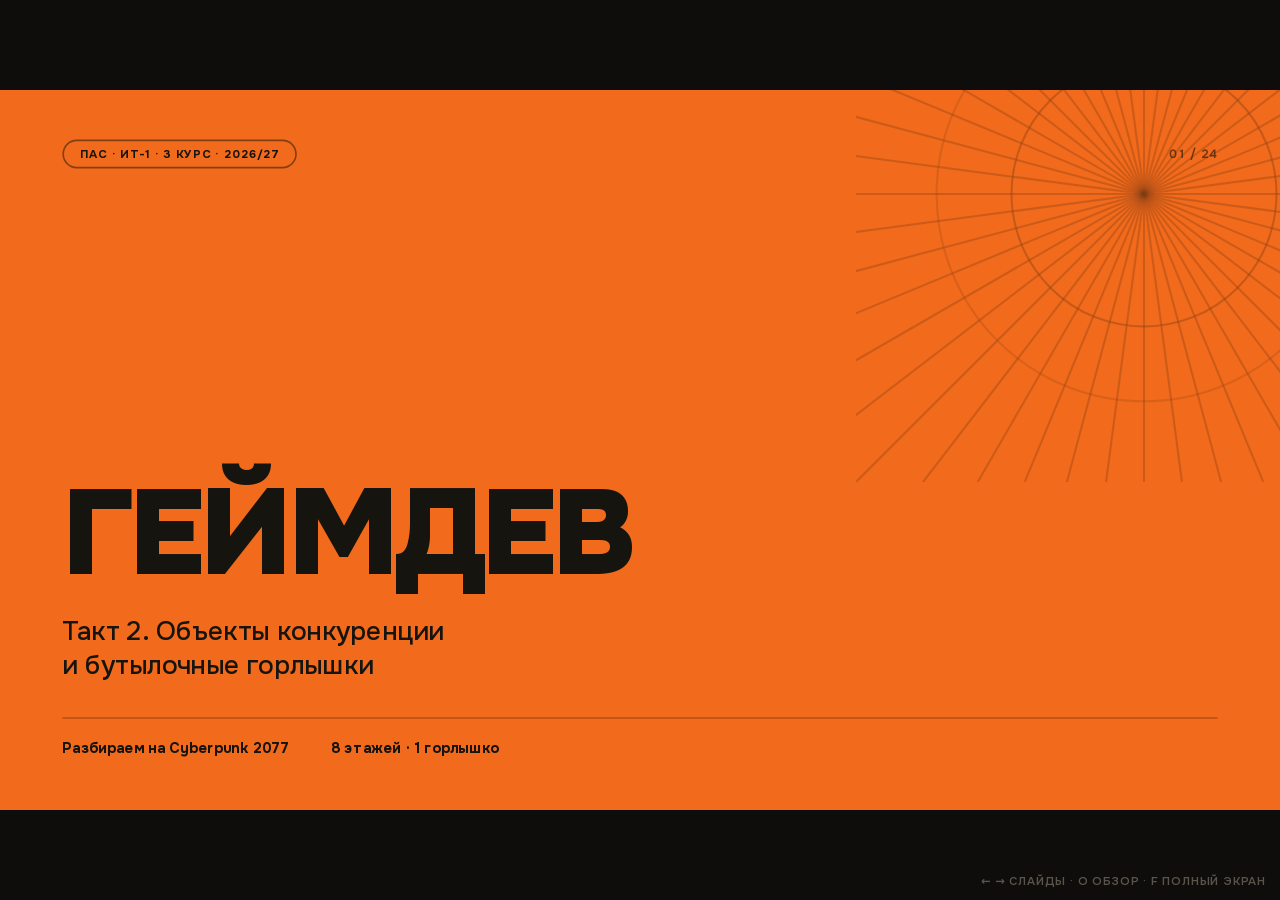
==== index.html @ 7c5d8b76 "Слайд источников, смягчение «шести ворот», сверка чисел Добавлен слайд «Откуда взяты числа»: таблица" ====
<!doctype html>
<html lang="ru">
<head>
<meta charset="utf-8">
<meta name="viewport" content="width=device-width,initial-scale=1">
<title>Геймдев · Такт 2 — объекты конкуренции и бутылочные горлышки</title>
<style>
@font-face{font-family:'Onest';font-style:normal;font-weight:100 900;font-display:block;src:url([data-uri]) format('woff2');unicode-range:U+0301, U+0400-045F, U+0490-0491, U+04B0-04B1, U+2116}
@font-face{font-family:'Onest';font-style:normal;font-weight:100 900;font-display:block;src:url([data-uri]) format('woff2');unicode-range:U+0000-00FF, U+0131, U+0152-0153, U+02BB-02BC, U+02C6, U+02DA, U+02DC, U+0304, U+0308, U+0329, U+2000-206F, U+20AC, U+2122, U+2191, U+2193, U+2212, U+2215, U+FEFF, U+FFFD}

/* ============ токены ============ */
:root{
  --paper:#F1ECE3;      /* кремовая бумага — основной фон */
  --paper-2:#E7E1D5;    /* вторая бумага, для полос и заливок */
  --tile:#FFFFFF;       /* плитки логотипов и карточки */
  --ink:#16140F;        /* текст, 15:1 к бумаге */
  --muted:#6B6558;      /* вторичный текст, 5.6:1 к бумаге */
  --hair:#D3CCBE;       /* линейки */
  --jet:#14130F;        /* полноэкранные тёмные слайды */
  --flame:#F26A1B;      /* единственный акцент */
  --flame-ink:#B34405;  /* оранжевый для мелкого текста на бумаге, 4.8:1 */
  --sage:#DCE2D9;       /* мягкая карточка */
  --f:'Onest','Segoe UI',system-ui,-apple-system,sans-serif;
}

*{box-sizing:border-box;margin:0;padding:0}
html,body{height:100%;background:#0E0D0B;overflow:hidden}
body{font-family:var(--f);color:var(--ink);-webkit-font-smoothing:antialiased}

/* ============ сцена 16:9 ============ */
#stage{position:fixed;inset:0;overflow:hidden;background:#0E0D0B}
#deck{position:absolute;left:50%;top:50%;width:1600px;height:900px;
  transform:translate(-50%,-50%) scale(var(--s,1));transform-origin:center center;
  background:var(--paper);overflow:hidden}

/* ============ слайд ============ */
.s{position:absolute;inset:0;z-index:3;padding:62px 78px 66px;
  opacity:0;visibility:hidden;pointer-events:none;
  display:flex;flex-direction:column;background:var(--paper)}
.s.live{opacity:1;visibility:visible;pointer-events:auto}
.s.dark{background:var(--jet);color:var(--paper)}
.s.hot{background:var(--flame);color:var(--ink)}

/* верхняя строка: пилюля слева, счётчик справа */
.top{display:flex;justify-content:space-between;align-items:center;margin-bottom:34px;flex:none}
/* на слайдах с прижатым/центрированным контентом шапка всё равно держится сверху */
.cover .top,.sec .top{margin-bottom:auto}
.pill{display:inline-flex;align-items:center;height:36px;padding:0 20px;border-radius:999px;
  border:2px solid var(--ink);font-size:14.5px;font-weight:700;letter-spacing:.08em;
  text-transform:uppercase;white-space:nowrap}
.dark .pill{border-color:rgba(241,236,227,.42);color:var(--paper)}
.hot .pill{border-color:rgba(22,20,15,.5)}
.cnt{font-size:15px;font-weight:600;color:var(--muted);font-variant-numeric:tabular-nums;letter-spacing:.04em}
.dark .cnt{color:rgba(241,236,227,.55)}
.hot .cnt{color:rgba(22,20,15,.62)}

/* ============ типографика ============ */
h1{font-weight:900;letter-spacing:-.035em;line-height:1.0;text-transform:uppercase}
h2{font-weight:800;font-size:62px;letter-spacing:-.03em;line-height:1.02}
h3{font-weight:700;font-size:21px;letter-spacing:-.012em;line-height:1.2}
p{font-size:24px;line-height:1.46;max-width:60ch}
.lede{font-size:31px;line-height:1.34;font-weight:400}
.mut{color:var(--muted)}
.dark .mut{color:rgba(241,236,227,.66)}
.hot .mut{color:rgba(22,20,15,.72)}
strong{font-weight:700}
b{font-weight:700}
.ob{color:var(--flame-ink);font-weight:600}       /* объект конкуренции */
.dark .ob,.hot .ob{color:var(--flame)}
.dark .ob{color:#FF8B3D}
.hot .ob{color:var(--ink);text-decoration:underline;text-underline-offset:4px;text-decoration-thickness:2px}

/* появление */
.r{opacity:0;transform:translateY(12px)}
.s.live .r{animation:rise .46s cubic-bezier(.22,.75,.2,1) forwards;animation-delay:calc(var(--i,0)*58ms + 90ms)}
@keyframes rise{to{opacity:1;transform:none}}

/* ============ обложка ============ */
.cover{justify-content:flex-end;overflow:hidden}
.cover h1{font-size:150px;line-height:1.0;padding-top:.02em}
.cover .sub{font-size:33px;font-weight:500;line-height:1.28;margin-top:26px;max-width:30ch}
.cover .meta-b{display:flex;gap:52px;margin-top:44px;padding-top:26px;
  border-top:2px solid rgba(22,20,15,.28);font-size:18px;font-weight:700;letter-spacing:.02em}
.rays{position:absolute;right:-190px;top:-230px;width:720px;height:720px;opacity:.5;pointer-events:none}

/* ============ разделитель раздела ============ */
.sec{justify-content:center}
.sec .huge{position:absolute;right:78px;top:44px;font-size:250px;font-weight:900;
  letter-spacing:-.05em;line-height:.8;color:var(--flame)}
.sec h1{font-size:104px;max-width:14ch}
.sec .note{margin-top:30px;font-size:24px;line-height:1.5;max-width:52ch;color:rgba(241,236,227,.72)}

/* ============ карта уровней ============ */
.map{flex:1;display:flex;flex-direction:column;gap:7px;min-height:0}
.lvl{display:grid;grid-template-columns:58px 250px 1fr auto;align-items:center;gap:0 24px;
  background:var(--tile);border-radius:14px;padding:8px 22px 8px 16px;flex:1;min-height:0}
.lvl .no{font-size:24px;font-weight:800;color:var(--muted);font-variant-numeric:tabular-nums;
  text-align:center;letter-spacing:-.02em}
.lvl .nm{font-size:26px;font-weight:800;letter-spacing:-.025em;line-height:1.08}
.lvl .oj{font-size:24px;font-weight:600;color:var(--flame-ink);line-height:1.18}
.lvl .who{display:flex;align-items:center;gap:20px;justify-content:flex-end;min-width:322px}
.lvl .who .ic{width:46px;height:46px;flex:none}
.lvl .who .txt{font-size:15.5px;color:var(--muted);line-height:1.26;text-align:right;max-width:150px}
.lvl.neck{background:var(--jet)}
.lvl.neck .nm{color:var(--flame)}
.lvl.neck .no{color:rgba(242,106,27,.75)}
.lvl.neck .oj{color:#FF9A52}
.lvl.neck .who .txt{color:rgba(241,236,227,.62)}
.maphead{display:grid;grid-template-columns:58px 250px 1fr auto;gap:0 24px;padding:0 22px 10px 16px;
  font-size:13.5px;font-weight:700;letter-spacing:.1em;text-transform:uppercase;color:var(--muted);flex:none}
.maphead span:last-child{min-width:322px;text-align:right}

/* ============ логотипы ============ */
.ic{fill:currentColor}
.lvl.neck .who .ic{color:var(--paper)!important}

/* ============ плитки логотипов ============ */
.wall{display:grid;gap:11px;flex:1;min-height:0}
.tile{background:var(--tile);border-radius:13px;display:flex;flex-direction:column;
  align-items:center;justify-content:center;gap:9px;padding:13px 8px;min-height:0}
.tile .ic{width:64px;height:64px;flex:none}
.tile .nmb{font-size:15px;font-weight:600;color:var(--muted);text-align:center;line-height:1.2}
.tile.wide{flex-direction:row;gap:14px;justify-content:flex-start;padding:15px 18px}
.tile.wide svg{width:34px;height:34px}
.tile.wide .nmb{text-align:left;font-size:14.5px;color:var(--ink);font-weight:700}
.wallgrp{display:flex;flex-direction:column;gap:12px;min-height:0}
.wallgrp .cap{font-size:17px;font-weight:600;letter-spacing:.02em;color:var(--ink);flex:none;line-height:1.3}
.wallgrp .cap b{font-weight:900}
.wallgrp .cap em{font-style:normal;color:var(--flame-ink);font-weight:700}
.wallgrp.hot .cap em{color:var(--ink)}
.wallgrp .grid{display:grid;gap:9px;flex:1;min-height:0}

/* ============ смысловые иконки ============ */
/* иконка — иллюстрация в круглом бейдже, а не буллит */
.badge{width:176px;height:176px;border-radius:50%;background:var(--paper-2);display:grid;
    place-items:center;flex:none}
.card.dark .badge{background:rgba(241,236,227,.1)}
.card.sage .badge{background:rgba(255,255,255,.72)}
.card.hot .badge{background:rgba(22,20,15,.12)}
.ui{width:98px;height:98px;flex:none;stroke:var(--flame);stroke-width:1.5;fill:none;
    stroke-linecap:round;stroke-linejoin:round}
.card.dark .ui{stroke:var(--flame)}
.card.hot .ui{stroke:var(--ink)}
.ui.big{width:76px;height:76px;stroke-width:1.9}

/* ============ сравнение двух этажей ============ */
.vs{display:grid;grid-template-columns:1fr 54px 1fr;align-items:stretch;gap:0;
    background:var(--tile);border-radius:16px;padding:24px 26px}
.vs .side{display:flex;flex-direction:column;justify-content:center}
.vs .side .lb{font-size:14.5px;font-weight:700;letter-spacing:.09em;text-transform:uppercase;
    color:var(--muted);margin-bottom:10px}
.vs .side .tx{font-size:23px;line-height:1.32;font-weight:600}
.vs .side .tx em{font-style:normal;color:var(--flame-ink)}
.vs .mid{display:flex;align-items:center;justify-content:center;font-size:30px;
    font-weight:900;color:var(--flame)}

/* ============ стена логотипов: группы как отдельные панели ============ */
.wallgrp{background:var(--paper-2);border-radius:16px;padding:18px 20px 20px}
.wallgrp.hot{background:#F9DFCB}
.tile.mark{outline:3px solid var(--flame);outline-offset:-3px}
.tile.mark .nmb{color:var(--flame-ink);font-weight:800}

/* ============ карточки ============ */
.cards{display:grid;gap:15px}
/* только прямой потомок слайда растёт: вложенные сетки остаются по контенту */
.s > .cards{flex:1;min-height:0}
/* карточки не растягиваются на всю высоту: короткий текст в высокой карточке
   оставлял пустоты сверху и снизу. Ряд карточек центрируется в кадре целиком */
.s > .cards{align-items:stretch;grid-auto-rows:minmax(0,1fr)}
.col{display:flex;flex-direction:column;gap:16px;min-height:0}
.col > .card{flex:1;min-height:0;justify-content:center;padding:22px 28px}
.col > .card > .kn{margin-bottom:10px}
.s > .cards > .card{min-height:0}
/* якорь карточки (иконка, метка, ряд логотипов) держится сверху, текст уходит вниз —
   карточка заполняет ряд без пустот посередине */
.card > .badge,.card > .kn,.card > .logos{margin-bottom:auto}
.card.mid{justify-content:center}
.card.mid > .badge,.card.mid > .kn,.card.mid > .logos{margin-bottom:22px}
.logos{display:flex;gap:18px;flex-wrap:wrap}
.logos .ic{width:86px!important;height:86px!important}
.badge .ic{width:104px!important;height:104px!important}
/* растровые логотипы: высота фиксирована, ширина по пропорции */
img.ic{width:auto!important;object-fit:contain;display:block}
.lvl .who img.ic{height:40px!important;max-width:104px}
.tile img.ic{height:52px!important;max-width:150px}
.badge img.ic{height:72px!important;max-width:132px}
.logos img.ic{height:54px!important;max-width:150px}
.s > h2{margin-bottom:28px}
.vs{justify-content:center}
.c2{grid-template-columns:1fr 1fr}
.c3{grid-template-columns:repeat(3,1fr)}
.c4{grid-template-columns:repeat(4,1fr)}
.card{background:var(--tile);border-radius:16px;padding:28px 30px;display:flex;flex-direction:column}
.card.sage{background:var(--sage)}
.card.dark{background:var(--jet);color:var(--paper)}
.card.dark .mut{color:rgba(241,236,227,.7)}
.card.hot{background:var(--flame)}
.card h4{font-size:30px;font-weight:800;letter-spacing:-.024em;line-height:1.1;margin-bottom:14px}
.card p{font-size:23px;line-height:1.42;color:var(--muted)}
.card.dark p{color:rgba(241,236,227,.74)}
.card.hot p{color:rgba(22,20,15,.8)}
.card p+p{margin-top:9px}
.card .kn{font-size:14.5px;font-weight:700;letter-spacing:.09em;text-transform:uppercase;
  color:var(--flame-ink);margin-bottom:12px}
.card.dark .kn{color:var(--flame)}

/* списки */
ul{list-style:none}
li{position:relative;padding-left:30px;font-size:24px;line-height:1.4;margin-bottom:16px}
li::before{content:"";position:absolute;left:0;top:.5em;width:13px;height:13px;border-radius:50%;
  background:var(--flame)}
.dark li::before{background:var(--flame)}

/* ============ крупные числа ============ */
.figs{display:grid;grid-template-columns:repeat(3,1fr);gap:0}
.fig{padding-right:34px}
.fig+.fig{padding-left:34px;border-left:1.5px solid var(--hair)}
.dark .fig+.fig{border-left-color:rgba(241,236,227,.2)}
.fig .n{font-size:108px;font-weight:900;letter-spacing:-.05em;line-height:.88;color:var(--flame-ink)}
.dark .fig .n{color:var(--flame)}
.fig .l{font-size:20px;line-height:1.38;color:var(--muted);margin-top:16px}
.dark .fig .l{color:rgba(241,236,227,.7)}

/* ============ до / после ============ */
.ba{flex:1;display:flex;flex-direction:column;gap:7px;min-height:0}
.barow{display:grid;grid-template-columns:1fr 34px 1.32fr;align-items:center;gap:0 18px;
  background:var(--tile);border-radius:12px;padding:11px 20px;flex:1;min-height:0}
.barow .was{font-size:16.5px;color:var(--muted);text-decoration:line-through;
  text-decoration-color:var(--hair);text-decoration-thickness:1.5px}
.barow .ar{color:var(--flame);font-weight:800;font-size:19px;text-align:center}
.barow .now{font-size:17.5px;line-height:1.34}
.barow .now b{font-weight:700}

/* ============ цепочка отказов ============ */
.chain{flex:1;display:grid;grid-template-columns:repeat(4,1fr);gap:13px;min-height:0}
.ch{background:var(--tile);border-radius:15px;padding:22px;display:flex;flex-direction:column}
.ch.dead{background:var(--jet);color:var(--paper)}
.ch h4{font-size:26px;font-weight:800;letter-spacing:-.022em;line-height:1.12;margin-bottom:14px}
.ch.dead h4{color:var(--flame)}
.ch p{font-size:21px;line-height:1.4;color:var(--muted)}
.ch.dead p{color:rgba(241,236,227,.74)}
.ch .verd{margin-top:auto;padding-top:18px;font-size:21px;font-weight:800;line-height:1.2}
.ch.dead .verd{color:var(--flame)}

/* ============ воронка-горлышко ============ */
/* воронка: конус клип-путём, горло и подписи — обычный текст */
.fn{flex:1;display:flex;flex-direction:column;align-items:center;justify-content:center;gap:0;min-height:0}
.fn .cap{font-size:12px;font-weight:700;letter-spacing:.14em;color:var(--muted);margin-bottom:16px}
.fn .cone{width:100%;height:236px;background:var(--paper-2);position:relative;flex:none;
  clip-path:polygon(0 0,100% 0,58% 100%,42% 100%)}
.fn .cone i{position:absolute;left:0;right:0;height:2px;background:var(--tile)}
.fn .neck{width:16%;background:var(--flame);padding:13px 0 11px;text-align:center;flex:none}
.fn .neck b{display:block;font-size:29px;font-weight:900;letter-spacing:-.03em;line-height:1}
.fn .neck s{display:block;text-decoration:none;font-size:10px;font-weight:700;
  letter-spacing:.12em;color:rgba(22,20,15,.72);margin-top:3px}
.fn .arw{width:3px;height:34px;background:var(--flame);flex:none;position:relative}
.fn .arw::after{content:"";position:absolute;left:50%;bottom:-11px;transform:translateX(-50%);
  border:8px solid transparent;border-top:12px solid var(--flame)}
.fn .out{margin-top:20px;font-size:15px;font-weight:800;letter-spacing:.06em}

/* ============ источники ============ */
.srcwrap{flex:1;min-height:0;background:var(--tile);border-radius:16px;padding:6px 28px 10px;overflow:hidden}
.src{width:100%;border-collapse:collapse;font-size:17.5px;line-height:1.3}
.src th{text-align:left;font-size:13px;font-weight:700;letter-spacing:.09em;text-transform:uppercase;
  color:var(--muted);padding:14px 14px 10px 0;border-bottom:2px solid var(--hair)}
.src td{padding:10px 14px 10px 0;border-bottom:1px solid var(--hair);vertical-align:top}
.src tr:last-child td{border-bottom:none}
.src td.c1{font-weight:600;color:var(--ink);width:46%}
.src td.c2{color:var(--muted);width:15%;white-space:nowrap}
.src td.c3 a{color:var(--flame-ink);font-weight:600;text-decoration:underline;text-underline-offset:3px;text-decoration-thickness:1.5px}
.src td.c3 .x{color:var(--muted);font-size:15px}

/* ============ глоссарий ============ */
.gl{flex:1;display:grid;grid-template-columns:1fr 1fr;gap:11px;min-height:0}
.gi{background:var(--tile);border-radius:14px;padding:20px 26px;display:flex;flex-direction:column;
    justify-content:center;min-height:0}
.gi dt{font-size:24px;font-weight:800;letter-spacing:-.022em;margin-bottom:8px}
.gi dd{font-size:19px;line-height:1.38;color:var(--muted)}

.mt{margin-top:auto}
.note{font-size:20px;line-height:1.46;color:var(--muted);max-width:112ch}
.dark .note{color:rgba(241,236,227,.66)}
.hot .note{color:rgba(22,20,15,.76)}
.after{margin-top:22px}

/* ============ переход ============ */
#wipe{position:absolute;inset:0;z-index:20;pointer-events:none;opacity:0;background:var(--flame)}
#wipe.go{animation:sweep .4s cubic-bezier(.62,0,.36,1)}
@keyframes sweep{
  0%{opacity:1;transform:scaleX(0);transform-origin:left center}
  48%{opacity:1;transform:scaleX(1);transform-origin:left center}
  52%{opacity:1;transform:scaleX(1);transform-origin:right center}
  100%{opacity:1;transform:scaleX(0);transform-origin:right center}
}
.s.in{animation:slidein .36s cubic-bezier(.22,.75,.2,1)}
@keyframes slidein{0%{opacity:0;transform:translateY(var(--dy,14px))}100%{opacity:1;transform:none}}

/* ============ обзор ============ */
#ov{position:fixed;inset:0;z-index:40;background:rgba(20,19,15,.97);display:none;
  grid-template-columns:repeat(5,1fr);gap:14px;padding:36px;overflow:auto;align-content:start}
#ov.on{display:grid}
.ovc{aspect-ratio:16/9;border-radius:11px;background:var(--paper);cursor:pointer;border:2px solid transparent;
  padding:13px;display:flex;flex-direction:column;justify-content:space-between;text-align:left;
  font-family:var(--f);transition:border-color .16s}
.ovc:hover,.ovc:focus-visible{border-color:var(--flame);outline:none}
.ovc.cur{border-color:var(--flame)}
.ovc .t{font-size:14px;font-weight:700;line-height:1.16;color:var(--ink)}
.ovc .i{font-size:12px;font-weight:600;color:var(--muted);font-variant-numeric:tabular-nums}

#help{position:fixed;right:14px;bottom:11px;z-index:30;font-size:11.5px;color:#5A544A;
  font-weight:600;letter-spacing:.07em;transition:opacity .5s;pointer-events:none}
#help.hide{opacity:0}
:focus-visible{outline:2px solid var(--flame);outline-offset:3px}

@media (prefers-reduced-motion:reduce){
  #wipe.go,.s.in{animation:none}
  .s.live .r{animation:none;opacity:1;transform:none}
}

/* ============ печать в PDF ============ */
@media print{
  @page{size:1600px 900px;margin:0}
  html,body{overflow:visible;height:auto;background:#fff}
  #stage{position:static;display:block}
  #deck{position:static;left:auto;top:auto;transform:none;width:1600px;height:auto;overflow:visible}
  #help,#ov,#wipe{display:none!important}
  .s{position:relative;inset:auto;width:1600px;height:900px;opacity:1!important;visibility:visible!important;
     page-break-after:always;break-after:page}
  .s:last-of-type{page-break-after:auto;break-after:auto}
  .s .r{opacity:1!important;transform:none!important;animation:none!important}
}
</style>
</head>
<body>

<div id="stage">
  <div id="deck"><svg id="sprite" aria-hidden="true" style="position:absolute;width:0;height:0;overflow:hidden"><defs><symbol id="i-unity" viewBox="0 0 24 24"><path d="m12.9288 4.2939 3.7997 2.1929c.1366.077.1415.2905 0 .3675l-4.515 2.6076a.4192.4192 0 0 1-.4246 0L7.274 6.8543c-.139-.0745-.1415-.293 0-.3675l3.7972-2.193V0L1.3758 5.5977V16.793l3.7177-2.1456v-4.3858c-.0025-.1565.1813-.2682.318-.1838l4.5148 2.6076a.4252.4252 0 0 1 .2136.3676v5.2127c.0025.1565-.1813.2682-.3179.1838l-3.7996-2.1929-3.7178 2.1457L12 24l9.6954-5.5977-3.7178-2.1457-3.7996 2.1929c-.1341.082-.3229-.0248-.3179-.1838V13.053c0-.1565.087-.2956.2136-.3676l4.5149-2.6076c.134-.082.3228.0224.3179.1838v4.3858l3.7177 2.1456V5.5977L12.9288 0Z"/></symbol><symbol id="i-unrealengine" viewBox="0 0 24 24"><path d="M12 0a12 12 0 1012 12A12 12 0 0012 0zm0 23.52A11.52 11.52 0 1123.52 12 11.52 11.52 0 0112 23.52zm7.13-9.791c-.206.997-1.126 3.557-4.06 4.942l-1.179-1.325-1.988 2a7.338 7.338 0 01-5.804-2.978 2.859 2.859 0 00.65.123c.326.006.678-.114.678-.66v-5.394a.89.89 0 00-1.116-.89c-.92.212-1.656 2.509-1.656 2.509a7.304 7.304 0 012.528-5.597 7.408 7.408 0 013.73-1.721c-1.006.573-1.57 1.507-1.57 2.29 0 1.262.76 1.109.984.923v7.28a1.157 1.157 0 00.148.256 1.075 1.075 0 00.88.445c.76 0 1.747-.868 1.747-.868V9.172c0-.6-.452-1.324-.905-1.572 0 0 .838-.149 1.484.346a5.537 5.537 0 01.387-.425c1.508-1.48 2.929-1.902 4.112-2.112 0 0-2.151 1.69-2.151 3.96 0 1.687.043 5.801.043 5.801.799.771 1.986-.342 3.059-1.441Z"/></symbol><symbol id="i-godotengine" viewBox="0 0 24 24"><path d="M9.5598.683c-1.096.244-2.1812.5831-3.1983 1.0951.023.8981.081 1.7582.199 2.6323-.395.253-.81.47-1.178.766-.375.288-.7581.564-1.0971.9011-.6781-.448-1.3962-.869-2.1352-1.2411C1.3532 5.6934.608 6.6186 0 7.6546c.458.7411.936 1.4352 1.4521 2.0942h.014v6.3565c.012 0 .023 0 .035.003l3.8963.376c.204.02.364.184.378.3891l.12 1.7201 3.3994.242.234-1.587c.03-.206.207-.358.415-.358h4.1114c.208 0 .385.152.415.358l.234 1.587 3.3993-.242.12-1.72a.4196.4196 0 01.378-.3891l3.8954-.376c.012 0 .023-.003.035-.003v-.5071h.002V9.7498h.014c.516-.659.994-1.3531 1.4521-2.0942-.608-1.036-1.3541-1.9611-2.1512-2.8192-.739.372-1.4571.793-2.1352 1.2411-.339-.337-.721-.613-1.096-.901-.369-.296-.7841-.5131-1.1781-.7661.117-.8741.175-1.7342.199-2.6323-1.0171-.512-2.1012-.851-3.1983-1.095-.438.736-.838 1.533-1.1871 2.3121-.414-.069-.829-.094-1.2461-.099h-.016c-.417.005-.832.03-1.2461.099-.349-.779-.749-1.576-1.1881-2.3121l.001-.001zM6.4765 9.9889c1.2971 0 2.3492 1.0511 2.3492 2.3482s-1.052 2.3482-2.3492 2.3482c-1.296 0-2.3482-1.051-2.3482-2.3482 0-1.297 1.0511-2.3482 2.3482-2.3482zm11.049 0c1.296 0 2.3482 1.0511 2.3482 2.3482s-1.0511 2.3482-2.3482 2.3482-2.3492-1.051-2.3492-2.3482c0-1.297 1.051-2.3482 2.3492-2.3482zm-10.824.9301c-.861 0-1.559.698-1.559 1.5591s.698 1.5582 1.559 1.5582c.8611 0 1.5592-.698 1.5592-1.5582 0-.86-.697-1.559-1.5591-1.559zm10.598 0c-.8611 0-1.5582.698-1.5582 1.5591s.697 1.5582 1.5581 1.5582c.8611 0 1.5592-.698 1.5592-1.5582 0-.86-.697-1.559-1.5592-1.559zm-5.2985.453c.417 0 .757.308.757.6871v2.1622c0 .379-.339.687-.757.687s-.756-.308-.756-.687V12.059c0-.379.339-.687.756-.687zM1.4601 16.9464c.002.377.006.789.006.871 0 3.7014 4.6944 5.4795 10.5269 5.5005h.014c5.8325-.02 10.5259-1.7991 10.5259-5.5004 0-.084.005-.495.007-.871l-3.5023.338-.121 1.729a.421.421 0 01-.389.3901l-4.1814.296a.4203.4203 0 01-.415-.358l-.238-1.6141h-3.3863l-.238 1.6141a.4192.4192 0 01-.4451.357l-4.1513-.296c-.208-.015-.375-.181-.389-.389l-.12-1.7292-3.5044-.337z"/></symbol><symbol id="i-steam" viewBox="0 0 24 24"><path d="M11.979 0C5.678 0 .511 4.86.022 11.037l6.432 2.658c.545-.371 1.203-.59 1.912-.59.063 0 .125.004.188.006l2.861-4.142V8.91c0-2.495 2.028-4.524 4.524-4.524 2.494 0 4.524 2.031 4.524 4.527s-2.03 4.525-4.524 4.525h-.105l-4.076 2.911c0 .052.004.105.004.159 0 1.875-1.515 3.396-3.39 3.396-1.635 0-3.016-1.173-3.331-2.727L.436 15.27C1.862 20.307 6.486 24 11.979 24c6.627 0 11.999-5.373 11.999-12S18.605 0 11.979 0zM7.54 18.21l-1.473-.61c.262.543.714.999 1.314 1.25 1.297.539 2.793-.076 3.332-1.375.263-.63.264-1.319.005-1.949s-.75-1.121-1.377-1.383c-.624-.26-1.29-.249-1.878-.03l1.523.63c.956.4 1.409 1.5 1.009 2.455-.397.957-1.497 1.41-2.454 1.012H7.54zm11.415-9.303c0-1.662-1.353-3.015-3.015-3.015-1.665 0-3.015 1.353-3.015 3.015 0 1.665 1.35 3.015 3.015 3.015 1.663 0 3.015-1.35 3.015-3.015zm-5.273-.005c0-1.252 1.013-2.266 2.265-2.266 1.249 0 2.266 1.014 2.266 2.266 0 1.251-1.017 2.265-2.266 2.265-1.253 0-2.265-1.014-2.265-2.265z"/></symbol><symbol id="i-epicgames" viewBox="0 0 24 24"><path d="M3.537 0C2.165 0 1.66.506 1.66 1.879V18.44a4.262 4.262 0 00.02.433c.031.3.037.59.316.92.027.033.311.245.311.245.153.075.258.13.43.2l8.335 3.491c.433.199.614.276.928.27h.002c.314.006.495-.071.928-.27l8.335-3.492c.172-.07.277-.124.43-.2 0 0 .284-.211.311-.243.28-.33.285-.621.316-.92a4.261 4.261 0 00.02-.434V1.879c0-1.373-.506-1.88-1.878-1.88zm13.366 3.11h.68c1.138 0 1.688.553 1.688 1.696v1.88h-1.374v-1.8c0-.369-.17-.54-.523-.54h-.235c-.367 0-.537.17-.537.539v5.81c0 .369.17.54.537.54h.262c.353 0 .523-.171.523-.54V8.619h1.373v2.143c0 1.144-.562 1.71-1.7 1.71h-.694c-1.138 0-1.7-.566-1.7-1.71V4.82c0-1.144.562-1.709 1.7-1.709zm-12.186.08h3.114v1.274H6.117v2.603h1.648v1.275H6.117v2.774h1.74v1.275h-3.14zm3.816 0h2.198c1.138 0 1.7.564 1.7 1.708v2.445c0 1.144-.562 1.71-1.7 1.71h-.799v3.338h-1.4zm4.53 0h1.4v9.201h-1.4zm-3.13 1.235v3.392h.575c.354 0 .523-.171.523-.54V4.965c0-.368-.17-.54-.523-.54zm-3.74 10.147a1.708 1.708 0 01.591.108 1.745 1.745 0 01.49.299l-.452.546a1.247 1.247 0 00-.308-.195.91.91 0 00-.363-.068.658.658 0 00-.28.06.703.703 0 00-.224.163.783.783 0 00-.151.243.799.799 0 00-.056.299v.008a.852.852 0 00.056.31.7.7 0 00.157.245.736.736 0 00.238.16.774.774 0 00.303.058.79.79 0 00.445-.116v-.339h-.548v-.565H7.37v1.255a2.019 2.019 0 01-.524.307 1.789 1.789 0 01-.683.123 1.642 1.642 0 01-.602-.107 1.46 1.46 0 01-.478-.3 1.371 1.371 0 01-.318-.455 1.438 1.438 0 01-.115-.58v-.008a1.426 1.426 0 01.113-.57 1.449 1.449 0 01.312-.46 1.418 1.418 0 01.474-.309 1.58 1.58 0 01.598-.111 1.708 1.708 0 01.045 0zm11.963.008a2.006 2.006 0 01.612.094 1.61 1.61 0 01.507.277l-.386.546a1.562 1.562 0 00-.39-.205 1.178 1.178 0 00-.388-.07.347.347 0 00-.208.052.154.154 0 00-.07.127v.008a.158.158 0 00.022.084.198.198 0 00.076.066.831.831 0 00.147.06c.062.02.14.04.236.061a3.389 3.389 0 01.43.122 1.292 1.292 0 01.328.17.678.678 0 01.207.24.739.739 0 01.071.337v.008a.865.865 0 01-.081.382.82.82 0 01-.229.285 1.032 1.032 0 01-.353.18 1.606 1.606 0 01-.46.061 2.16 2.16 0 01-.71-.116 1.718 1.718 0 01-.593-.346l.43-.514c.277.223.578.335.9.335a.457.457 0 00.236-.05.157.157 0 00.082-.142v-.008a.15.15 0 00-.02-.077.204.204 0 00-.073-.066.753.753 0 00-.143-.062 2.45 2.45 0 00-.233-.062 5.036 5.036 0 01-.413-.113 1.26 1.26 0 01-.331-.16.72.72 0 01-.222-.243.73.73 0 01-.082-.36v-.008a.863.863 0 01.074-.359.794.794 0 01.214-.283 1.007 1.007 0 01.34-.185 1.423 1.423 0 01.448-.066 2.006 2.006 0 01.025 0zm-9.358.025h.742l1.183 2.81h-.825l-.203-.499H8.623l-.198.498h-.81zm2.197.02h.814l.663 1.08.663-1.08h.814v2.79h-.766v-1.602l-.711 1.091h-.016l-.707-1.083v1.593h-.754zm3.469 0h2.235v.658h-1.473v.422h1.334v.61h-1.334v.442h1.493v.658h-2.255zm-5.3.897l-.315.793h.624zm-1.145 5.19h8.014l-4.09 1.348z"/></symbol><symbol id="i-gogdotcom" viewBox="0 0 24 24"><path d="M7.15 15.24H4.36a.4.4 0 0 0-.4.4v2c0 .21.18.4.4.4h2.8v1.32h-3.5c-.56 0-1.02-.46-1.02-1.03v-3.39c0-.56.46-1.02 1.03-1.02h3.48v1.32zM8.16 11.54c0 .58-.47 1.05-1.05 1.05H2.63v-1.35h3.78a.4.4 0 0 0 .4-.4V6.39a.4.4 0 0 0-.4-.4H4.39a.4.4 0 0 0-.41.4v2.02c0 .23.18.4.4.4H6v1.35H3.68c-.58 0-1.05-.46-1.05-1.04V5.68c0-.57.47-1.04 1.05-1.04H7.1c.58 0 1.05.47 1.05 1.04v5.86zM21.36 19.36h-1.32v-4.12h-.93a.4.4 0 0 0-.4.4v3.72h-1.33v-4.12h-.93a.4.4 0 0 0-.4.4v3.72h-1.33v-4.42c0-.56.46-1.02 1.03-1.02h5.61v5.44zM21.37 11.54c0 .58-.47 1.05-1.05 1.05h-4.48v-1.35h3.78a.4.4 0 0 0 .4-.4V6.39a.4.4 0 0 0-.4-.4h-2.03a.4.4 0 0 0-.4.4v2.02c0 .23.18.4.4.4h1.62v1.35H16.9c-.58 0-1.05-.46-1.05-1.04V5.68c0-.57.47-1.04 1.05-1.04h3.43c.58 0 1.05.47 1.05 1.04v5.86zM13.72 4.64h-3.44c-.58 0-1.04.47-1.04 1.04v3.44c0 .58.46 1.04 1.04 1.04h3.44c.57 0 1.04-.46 1.04-1.04V5.68c0-.57-.47-1.04-1.04-1.04m-.3 1.75v2.02a.4.4 0 0 1-.4.4h-2.03a.4.4 0 0 1-.4-.4V6.4c0-.22.17-.4.4-.4H13c.23 0 .4.18.4.4zM12.63 13.92H9.24c-.57 0-1.03.46-1.03 1.02v3.39c0 .57.46 1.03 1.03 1.03h3.39c.57 0 1.03-.46 1.03-1.03v-3.39c0-.56-.46-1.02-1.03-1.02m-.3 1.72v2a.4.4 0 0 1-.4.4v-.01H9.94a.4.4 0 0 1-.4-.4v-1.99c0-.22.18-.4.4-.4h2c.22 0 .4.18.4.4zM23.49 1.1a1.74 1.74 0 0 0-1.24-.52H1.75A1.74 1.74 0 0 0 0 2.33v19.34a1.74 1.74 0 0 0 1.75 1.75h20.5A1.74 1.74 0 0 0 24 21.67V2.33c0-.48-.2-.92-.51-1.24m0 20.58a1.23 1.23 0 0 1-1.24 1.24H1.75A1.23 1.23 0 0 1 .5 21.67V2.33a1.23 1.23 0 0 1 1.24-1.24h20.5a1.24 1.24 0 0 1 1.24 1.24v19.34z"/></symbol><symbol id="i-itchdotio" viewBox="0 0 24 24"><path d="M3.13 1.338C2.08 1.96.02 4.328 0 4.95v1.03c0 1.303 1.22 2.45 2.325 2.45 1.33 0 2.436-1.102 2.436-2.41 0 1.308 1.07 2.41 2.4 2.41 1.328 0 2.362-1.102 2.362-2.41 0 1.308 1.137 2.41 2.466 2.41h.024c1.33 0 2.466-1.102 2.466-2.41 0 1.308 1.034 2.41 2.363 2.41 1.33 0 2.4-1.102 2.4-2.41 0 1.308 1.106 2.41 2.435 2.41C22.78 8.43 24 7.282 24 5.98V4.95c-.02-.62-2.082-2.99-3.13-3.612-3.253-.114-5.508-.134-8.87-.133-3.362 0-7.945.053-8.87.133zm6.376 6.477a2.74 2.74 0 0 1-.468.602c-.5.49-1.19.795-1.947.795a2.786 2.786 0 0 1-1.95-.795c-.182-.178-.32-.37-.446-.59-.127.222-.303.412-.486.59a2.788 2.788 0 0 1-1.95.795c-.092 0-.187-.025-.264-.052-.107 1.113-.152 2.176-.168 2.95v.005l-.006 1.167c.02 2.334-.23 7.564 1.03 8.85 1.952.454 5.545.662 9.15.663 3.605 0 7.198-.21 9.15-.664 1.26-1.284 1.01-6.514 1.03-8.848l-.006-1.167v-.004c-.016-.775-.06-1.838-.168-2.95-.077.026-.172.052-.263.052a2.788 2.788 0 0 1-1.95-.795c-.184-.178-.36-.368-.486-.59-.127.22-.265.412-.447.59a2.786 2.786 0 0 1-1.95.794c-.76 0-1.446-.303-1.948-.793a2.74 2.74 0 0 1-.468-.602 2.738 2.738 0 0 1-.463.602 2.787 2.787 0 0 1-1.95.794h-.16a2.787 2.787 0 0 1-1.95-.793 2.738 2.738 0 0 1-.464-.602zm-2.004 2.59v.002c.795.002 1.5 0 2.373.953.687-.072 1.406-.108 2.125-.107.72 0 1.438.035 2.125.107.873-.953 1.578-.95 2.372-.953.376 0 1.876 0 2.92 2.934l1.123 4.028c.832 2.995-.266 3.068-1.636 3.07-2.03-.075-3.156-1.55-3.156-3.025-1.124.184-2.436.276-3.748.277-1.312 0-2.624-.093-3.748-.277 0 1.475-1.125 2.95-3.156 3.026-1.37-.004-2.468-.077-1.636-3.072l1.122-4.027c1.045-2.934 2.545-2.934 2.92-2.934zM12 12.714c-.002.002-2.14 1.964-2.523 2.662l1.4-.056v1.22c0 .056.56.033 1.123.007.562.026 1.124.05 1.124-.008v-1.22l1.4.055C14.138 14.677 12 12.713 12 12.713z"/></symbol><symbol id="i-playstation" viewBox="0 0 24 24"><path d="M8.984 2.596v17.547l3.915 1.261V6.688c0-.69.304-1.151.794-.991.636.18.76.814.76 1.505v5.875c2.441 1.193 4.362-.002 4.362-3.152 0-3.237-1.126-4.675-4.438-5.827-1.307-.448-3.728-1.186-5.39-1.502zm4.656 16.241l6.296-2.275c.715-.258.826-.625.246-.818-.586-.192-1.637-.139-2.357.123l-4.205 1.5V14.98l.24-.085s1.201-.42 2.913-.615c1.696-.18 3.785.03 5.437.661 1.848.601 2.04 1.472 1.576 2.072-.465.6-1.622 1.036-1.622 1.036l-8.544 3.107V18.86zM1.807 18.6c-1.9-.545-2.214-1.668-1.352-2.32.801-.586 2.16-1.052 2.16-1.052l5.615-2.013v2.313L4.205 17c-.705.271-.825.632-.239.826.586.195 1.637.15 2.343-.12L8.247 17v2.074c-.12.03-.256.044-.39.073-1.939.331-3.996.196-6.038-.479z"/></symbol><symbol id="i-xbox" viewBox="0 0 24 24"><path d="M4.102 21.033C6.211 22.881 8.977 24 12 24c3.026 0 5.789-1.119 7.902-2.967 1.877-1.912-4.316-8.709-7.902-11.417-3.582 2.708-9.779 9.505-7.898 11.417zm11.16-14.406c2.5 2.961 7.484 10.313 6.076 12.912C23.002 17.48 24 14.861 24 12.004c0-3.34-1.365-6.362-3.57-8.536 0 0-.027-.022-.082-.042-.063-.022-.152-.045-.281-.045-.592 0-1.985.434-4.805 3.246zM3.654 3.426c-.057.02-.082.041-.086.042C1.365 5.642 0 8.664 0 12.004c0 2.854.998 5.473 2.661 7.533-1.401-2.605 3.579-9.951 6.08-12.91-2.82-2.813-4.216-3.245-4.806-3.245-.131 0-.223.021-.281.046v-.002zM12 3.551S9.055 1.828 6.755 1.746c-.903-.033-1.454.295-1.521.339C7.379.646 9.659 0 11.984 0H12c2.334 0 4.605.646 6.766 2.085-.068-.046-.615-.372-1.52-.339C14.946 1.828 12 3.545 12 3.545v.006z"/></symbol><symbol id="i-nintendoswitch" viewBox="0 0 24 24"><path d="M14.176 24h3.674c3.376 0 6.15-2.774 6.15-6.15V6.15C24 2.775 21.226 0 17.85 0H14.1c-.074 0-.15.074-.15.15v23.7c-.001.076.075.15.226.15zm4.574-13.199c1.351 0 2.399 1.125 2.399 2.398 0 1.352-1.125 2.4-2.399 2.4-1.35 0-2.4-1.049-2.4-2.4-.075-1.349 1.05-2.398 2.4-2.398zM11.4 0H6.15C2.775 0 0 2.775 0 6.15v11.7C0 21.226 2.775 24 6.15 24h5.25c.074 0 .15-.074.15-.149V.15c.001-.076-.075-.15-.15-.15zM9.676 22.051H6.15c-2.326 0-4.201-1.875-4.201-4.201V6.15c0-2.326 1.875-4.201 4.201-4.201H9.6l.076 20.102zM3.75 7.199c0 1.275.975 2.25 2.25 2.25s2.25-.975 2.25-2.25c0-1.273-.975-2.25-2.25-2.25s-2.25.977-2.25 2.25z"/></symbol><symbol id="i-nintendo" viewBox="0 0 24 24"><path d="m4.447 12.546-1.202-1.942h-.864v2.793h.864v-1.942l1.202 1.942h.856v-2.793H4.44l.007 1.942Zm6.828-1.001v-.279h-.451v-.376h-.841v.376h-.458v.279h.458v1.852h.841v-1.852h.451Zm-5.491 1.844h.834v-1.852h-.834v1.852Zm0-2.213h.841v-.572h-.841v.572Zm14.663.233c-.676 0-1.224.467-1.224 1.039 0 .572.548 1.039 1.224 1.039.676 0 1.225-.467 1.225-1.039 0-.572-.549-1.039-1.225-1.039Zm.338 1.431c0 .293-.173.414-.338.414-.165 0-.346-.121-.346-.414v-.783c0-.294.173-.414.346-.414.165 0 .338.12.338.414v.783Zm-2.659-1.212a1.093 1.093 0 0 0-.473-.166c-.601-.053-1.067.482-1.067.971 0 .648.496.881.571.919.285.128.646.135.961-.068v.105h.827v-2.785h-.827c.008 0 .008.595.008 1.024Zm.008.828v.331c0 .286-.196.361-.331.361s-.331-.075-.331-.361v-.662c0-.287.196-.362.331-.362.128 0 .33.075.33.362v.331h.001Zm-9.556-1.001a1.02 1.02 0 0 0-.668.278v-.196h-.834v1.852h.834V12.17c0-.158.172-.339.398-.339.225 0 .383.181.383.339v1.219h.834v-1.008c0-.731-.631-.942-.947-.926Zm6.798 0a1.01 1.01 0 0 0-.668.278v-.196h-.834v1.852h.834V12.17c0-.158.173-.339.398-.339.225 0 .383.181.383.339v1.219h.834v-1.008c0-.731-.631-.942-.947-.926Zm-1.75 1.016c0-.572-.556-1.054-1.232-1.054-.683 0-1.232.467-1.232 1.039 0 .572.549 1.039 1.232 1.039.564 0 1.044-.324 1.187-.76h-.834v.112c0 .339-.225.414-.345.414-.128 0-.353-.075-.353-.413v-.385l1.577.008Zm-1.517-.655a.346.346 0 0 1 .293-.166c.112 0 .225.053.293.166.052.09.052.203.052.361h-.698c0-.158.007-.263.06-.361Zm9.893-.866c0-.09-.068-.135-.203-.135h-.188v.474h.113v-.196h.06l.09.196h.128l-.105-.211c.067-.022.105-.068.105-.128Zm-.218.068h-.06v-.136h.052c.068 0 .105.023.105.068 0 .053-.029.068-.097.068Zm.007-.392a.433.433 0 0 0-.428.43c0 .233.196.429.429.429a.429.429 0 0 0 0-.859h-.001Zm0 .776a.35.35 0 0 1-.345-.346.35.35 0 0 1 .346-.347.35.35 0 0 1 .345.347.35.35 0 0 1-.345.346h-.001Zm-.938-2.364H3.132C1.254 9.03 0 10.386 0 12.004s1.254 2.959 3.14 2.959h17.72c1.886 0 3.14-1.34 3.14-2.959-.007-1.618-1.269-2.966-3.147-2.966Zm-.008 5.202H3.14c-1.495.008-2.404-1.001-2.404-2.236 0-1.235.917-2.228 2.404-2.236h17.705c1.487 0 2.404 1.001 2.404 2.236 0 1.235-.909 2.236-2.404 2.236Z"/></symbol><symbol id="i-appstore" viewBox="0 0 24 24"><path d="M8.8086 14.9194l6.1107-11.0368c.0837-.1513.1682-.302.2437-.4584.0685-.142.1267-.2854.1646-.4403.0803-.3259.0588-.6656-.066-.9767-.1238-.3095-.3417-.5678-.6201-.7355a1.4175 1.4175 0 0 0-.921-.1924c-.3207.043-.6135.1935-.8443.4288-.1094.1118-.1996.2361-.2832.369-.092.1463-.175.2979-.259.4492l-.3864.6979-.3865-.6979c-.0837-.1515-.1667-.303-.2587-.4492-.0837-.1329-.1739-.2572-.2835-.369-.2305-.2353-.5233-.3857-.844-.429a1.4181 1.4181 0 0 0-.921.1926c-.2784.1677-.4964.426-.6203.7355-.1246.311-.1461.6508-.066.9767.038.155.0962.2984.1648.4403.0753.1564.1598.307.2437.4584l1.248 2.2543-4.8625 8.7825H2.0295c-.1676 0-.3351-.0007-.5026.0092-.1522.009-.3004.0284-.448.0714-.3108.0906-.5822.2798-.7783.548-.195.2665-.3006.5929-.3006.9279 0 .3352.1057.6612.3006.9277.196.2683.4675.4575.7782.548.1477.043.296.0623.4481.0715.1675.01.335.009.5026.009h13.0974c.0171-.0357.059-.1294.1-.2697.415-1.4151-.6156-2.843-2.0347-2.843zM3.113 18.5418l-.7922 1.5008c-.0818.1553-.1644.31-.2384.4705-.067.1458-.124.293-.1611.452-.0785.3346-.0576.6834.0645 1.0029.1212.3175.3346.583.607.7549.2727.172.5891.2416.9013.1975.3139-.044.6005-.1986.8263-.4402.1072-.1148.1954-.2424.2772-.3787.0902-.1503.1714-.3059.2535-.4612L6 19.4636c-.0896-.149-.9473-1.4704-2.887-.9218m20.5861-3.0056a1.4707 1.4707 0 0 0-.779-.5407c-.1476-.0425-.2961-.0616-.4483-.0705-.1678-.0099-.3352-.0091-.503-.0091H18.648l-4.3891-7.817c-.6655.7005-.9632 1.485-1.0773 2.1976-.1655 1.0333.0367 2.0934.546 3.0004l5.2741 9.3933c.084.1494.167.299.2591.4435.0837.131.1739.2537.2836.364.231.2323.5238.3809.8449.4232.3192.0424.643-.0244.9217-.1899.2784-.1653.4968-.4204.621-.7257.1246-.3072.146-.6425.0658-.9641-.0381-.1529-.0962-.2945-.165-.4346-.0753-.1543-.1598-.303-.2438-.4524l-1.216-2.1662h1.596c.1677 0 .3351.0009.5029-.009.1522-.009.3007-.028.4483-.0705a1.4707 1.4707 0 0 0 .779-.5407A1.5386 1.5386 0 0 0 24 16.452a1.539 1.539 0 0 0-.3009-.9158Z"/></symbol><symbol id="i-googleplay" viewBox="0 0 24 24"><path d="M22.018 13.298l-3.919 2.218-3.515-3.493 3.543-3.521 3.891 2.202a1.49 1.49 0 0 1 0 2.594zM1.337.924a1.486 1.486 0 0 0-.112.568v21.017c0 .217.045.419.124.6l11.155-11.087L1.337.924zm12.207 10.065l3.258-3.238L3.45.195a1.466 1.466 0 0 0-.946-.179l11.04 10.973zm0 2.067l-11 10.933c.298.036.612-.016.906-.183l13.324-7.54-3.23-3.21z"/></symbol><symbol id="i-apple" viewBox="0 0 24 24"><path d="M12.152 6.896c-.948 0-2.415-1.078-3.96-1.04-2.04.027-3.91 1.183-4.961 3.014-2.117 3.675-.546 9.103 1.519 12.09 1.013 1.454 2.208 3.09 3.792 3.039 1.52-.065 2.09-.987 3.935-.987 1.831 0 2.35.987 3.96.948 1.637-.026 2.676-1.48 3.676-2.948 1.156-1.688 1.636-3.325 1.662-3.415-.039-.013-3.182-1.221-3.22-4.857-.026-3.04 2.48-4.494 2.597-4.559-1.429-2.09-3.623-2.324-4.39-2.376-2-.156-3.675 1.09-4.61 1.09zM15.53 3.83c.843-1.012 1.4-2.427 1.245-3.83-1.207.052-2.662.805-3.532 1.818-.78.896-1.454 2.338-1.273 3.714 1.338.104 2.715-.688 3.559-1.701"/></symbol><symbol id="i-android" viewBox="0 0 24 24"><path d="M18.4395 5.5586c-.675 1.1664-1.352 2.3318-2.0274 3.498-.0366-.0155-.0742-.0286-.1113-.043-1.8249-.6957-3.484-.8-4.42-.787-1.8551.0185-3.3544.4643-4.2597.8203-.084-.1494-1.7526-3.021-2.0215-3.4864a1.1451 1.1451 0 0 0-.1406-.1914c-.3312-.364-.9054-.4859-1.379-.203-.475.282-.7136.9361-.3886 1.5019 1.9466 3.3696-.0966-.2158 1.9473 3.3593.0172.031-.4946.2642-1.3926 1.0177C2.8987 12.176.452 14.772 0 18.9902h24c-.119-1.1108-.3686-2.099-.7461-3.0683-.7438-1.9118-1.8435-3.2928-2.7402-4.1836a12.1048 12.1048 0 0 0-2.1309-1.6875c.6594-1.122 1.312-2.2559 1.9649-3.3848.2077-.3615.1886-.7956-.0079-1.1191a1.1001 1.1001 0 0 0-.8515-.5332c-.5225-.0536-.9392.3128-1.0488.5449zm-.0391 8.461c.3944.5926.324 1.3306-.1563 1.6503-.4799.3197-1.188.0985-1.582-.4941-.3944-.5927-.324-1.3307.1563-1.6504.4727-.315 1.1812-.1086 1.582.4941zM7.207 13.5273c.4803.3197.5506 1.0577.1563 1.6504-.394.5926-1.1038.8138-1.584.4941-.48-.3197-.5503-1.0577-.1563-1.6504.4008-.6021 1.1087-.8106 1.584-.4941z"/></symbol><symbol id="i-ubisoft" viewBox="0 0 24 24"><path d="M23.561 11.988C23.301-.304 6.954-4.89.656 6.634c.282.206.661.477.943.672a11.747 11.747 0 00-.976 3.067 11.885 11.885 0 00-.184 2.071C.439 18.818 5.621 24 12.005 24c6.385 0 11.556-5.17 11.556-11.556v-.455zm-20.27 2.06c-.152 1.246-.054 1.636-.054 1.788l-.282.098c-.108-.206-.37-.932-.488-1.908C2.163 10.308 4.7 6.96 8.57 6.33c3.544-.52 6.937 1.68 7.728 4.758l-.282.098c-.087-.087-.228-.336-.77-.878-4.281-4.281-11.002-2.32-11.956 3.74zm11.002 2.081a3.145 3.145 0 01-2.59 1.355 3.15 3.15 0 01-3.155-3.155 3.159 3.159 0 012.927-3.144c1.018-.043 1.972.51 2.416 1.398a2.58 2.58 0 01-.455 2.95c.293.205.575.4.856.595zm6.58.12c-1.669 3.782-5.106 5.766-8.77 5.712-7.034-.347-9.083-8.466-4.38-11.393l.207.206c-.076.108-.358.325-.791 1.182-.51 1.041-.672 2.081-.607 2.732.369 5.67 8.314 6.83 11.045 1.214C21.057 8.217 11.822.401 3.626 6.374l-.184-.184C5.599 2.808 9.816 1.3 13.837 2.309c6.147 1.55 9.453 7.956 7.035 13.94z"/></symbol><symbol id="i-ea" viewBox="0 0 24 24"><path d="M16.635 6.162l-5.928 9.377H4.24l1.508-2.3h4.024l1.474-2.335H2.264L.79 13.239h2.156L0 17.84h12.072l4.563-7.259 1.652 2.66h-1.401l-1.473 2.299h4.347l1.473 2.3H24zm-11.461.107L3.7 8.604l9.52-.035 1.474-2.3z"/></symbol><symbol id="i-sony" viewBox="0 0 24 24"><path d="M8.5505 9.8881c.921 0 1.6574.2303 2.2209.7423.3848.3485.5999.8454.5939 1.3665a1.9081 1.9081 0 0 1-.5939 1.3726c-.5272.4848-1.3483.7423-2.221.7423-.8725 0-1.6785-.2575-2.2148-.7423-.3908-.3485-.609-.8484-.603-1.3726 0-.518.2182-1.015.603-1.3665.5-.4545 1.3847-.7423 2.2149-.7423zm.003 3.6692c.4606 0 .8878-.1606 1.1878-.4575.2999-.2999.4332-.6605.4332-1.1029 0-.4242-.1484-.821-.4333-1.1029-.2938-.2908-.7332-.4545-1.1877-.4545s-.8938.1637-1.1907.4545c-.2848.2818-.4333.6787-.4333 1.103-.006.409.1485.806.4333 1.1029.2969.2939.7332.4575 1.1907.4575zm-4.8418-1.9665c.1605.0424.315.094.4666.1636a1.352 1.352 0 0 1 .3787.2576c.197.206.309.4817.306.7665a.9643.9643 0 0 1-.3787.7788 2.0662 2.0662 0 0 1-.709.3485 3.7231 3.7231 0 0 1-1.1938.1697c-.352 0-.5467-.0406-.8138-.0962l-.077-.016c-.294-.0666-.5817-.1575-.8575-.2787a.0695.0695 0 0 0-.0424-.0121c-.0454 0-.0818.0394-.0818.0848v.203H.1212v-1.4786h.5242a.7559.7559 0 0 0 .1363.418c.2121.2607.4394.3607.6575.4395.3666.1212.7514.1848 1.1362.1969.5526 0 .8756-.134.9455-.163l.009-.0037.0062-.0023c.0616-.0226.3119-.1143.3119-.3916 0-.2743-.2338-.334-.387-.373l-.022-.0058c-.1708-.046-.562-.0872-.9897-.1323l-.1526-.016c-.4848-.0515-.9696-.1273-1.1968-.1758-.4977-.1097-.6942-.2917-.816-.4045l-.0082-.0076A1.0192 1.0192 0 0 1 0 11.1608c0-.497.3394-.797.7575-.9817.4454-.2.9756-.288 1.4392-.288.8211.0031 1.4877.2697 1.727.394.097.0515.1455-.0121.1455-.0606v-.1484h.5272v1.2876h-.4727a.9056.9056 0 0 0-.2939-.4909 1.289 1.289 0 0 0-.297-.1787c-.3968-.1667-.821-.2515-1.2513-.2455-.4423 0-.8665.085-1.0786.2153-.1333.0818-.2.1848-.2.306 0 .1727.1454.2424.2182.2636.1967.0597.6328.103.972.1369.0736.0073.1426.0142.2036.0206.3272.0334 1.012.1243 1.315.2zm18.1673-.9966v-.4787H24v.4696h-.4757c-.1727 0-.2424.0334-.3727.1788l-1.4271 1.63a.098.098 0 0 0-.0182.0698v.7423a1.106 1.106 0 0 0 .0121.103.1496.1496 0 0 0 .1.0909.9368.9368 0 0 0 .1303.009h.4848v.4698h-2.5724v-.4697h.4606a.9343.9343 0 0 0 .1302-.0091.1627.1627 0 0 0 .1031-.091.5626.5626 0 0 0 .009-.1v-.7422c0-.0242 0-.0242-.0333-.0636a606.7592 606.7592 0 0 0-1.4119-1.6028c-.0758-.0788-.2061-.2061-.406-.2061h-.4576v-.4696h2.5876v.4696h-.3121c-.0697 0-.1182.0697-.0576.1455 0 0 .8696 1.0392.8787 1.0513.0091.0122.0152.0122.0273.003.0121-.009.8938-1.0453.8999-1.0543a.0912.0912 0 0 0-.0182-.1273.1095.1095 0 0 0-.0606-.0182zm-6.284-.0031h.4848c.2212 0 .2606.0848.2636.2909l.0273 1.5664-2.5815-2.324H11.944v.4697h.412c.297 0 .3182.1636.3182.309v2.2138c.0004.1285.0009.295-.1818.295h-.506v.4667h2.1634v-.4697h-.5273c-.212 0-.2211-.097-.2242-.303v-1.8816l2.9724 2.6511h.7575l-.0394-2.9966c.003-.218.0182-.2908.2424-.2908h.4726v-.4697H15.595Z"/></symbol><symbol id="i-riotgames" viewBox="0 0 24 24"><path d="M13.458.86 0 7.093l3.353 12.761 2.552-.313-.701-8.024.838-.373 1.447 8.202 4.361-.535-.775-8.857.83-.37 1.591 9.025 4.412-.542-.849-9.708.84-.374 1.74 9.87L24 17.318V3.5Zm.316 19.356.222 1.256L24 23.14v-4.18l-10.22 1.256Z"/></symbol><symbol id="i-rockstargames" viewBox="0 0 24 24"><path d="M5.971 6.816h3.241c1.469 0 2.741-.448 2.741-2.084 0-1.3-1.117-1.576-2.19-1.576H6.748l-.777 3.66Zm12.834 8.753h5.168l-4.664 3.228.755 5.087-4.041-3.07L10.599 24l2.536-5.392s-2.95-3.075-2.947-3.075c-.198-.262-.265-.936-.265-1.226 0-.367.024-.739.049-1.134.028-.451.058-.933.058-1.476 0-1.338-.59-2.038-2.036-2.038H5.283l-1.18 5.525H.026L3.269 0h7.672c2.852 0 5.027.702 5.027 3.936 0 2.276-1.12 3.894-3.592 4.233v.045c1.162.276 1.598 1.062 1.598 2.527 0 .585-.018 1.098-.034 1.581-.015.428-.03.834-.03 1.243 0 .525.137 1.382.48 1.968h.567l3.028-5.06.82 5.096Zm-1.233-2.948-2.187 3.654h-3.457l2.103 2.189-1.73 3.672 3.777-2.218 2.976 2.263-.553-3.731 3.093-2.139h-3.43l-.592-3.69Z"/></symbol><symbol id="i-cdprojekt" viewBox="0 0 24 24"><path d="M18.942,20.154c-0.687,0.323-1.719,0.302-2.986-0.072l0.213,0.547l-0.389-0.226l-1.537-0.907h0.001 l-0.033-0.158C14.783,19.509,17.746,20.507,18.942,20.154z M7.929,22.045c-0.127,0.229,0.179,0.645,0.179,0.645 c-0.687-0.534-1.276,0.346-1.276,0.346c-0.039-0.385,0.397-0.669,0.397-0.669c-0.715,0.113-1.549,0.78-1.549,0.78 c-0.097-0.333,0.319-0.556,0.319-0.556c0-0.263,0.361-0.236,0.763-0.347c0.272-0.074,0.679-0.186,0.919-0.252 c0.005-0.004,0.007-0.01,0.011-0.013c0-0.002,0.303-0.348,0.671-0.745c0.291-0.31,0.614-0.648,0.868-0.88 c0.118,0.018,0.226,0.031,0.294,0.037c-0.243,0.199-0.651,0.62-0.999,0.994C8.266,21.665,8.039,21.921,7.929,22.045z M10.168,14.083 l8.822,6.05c-0.013,0.007-0.029,0.011-0.042,0.018c-0.008-0.004-0.163-0.064-0.328-0.129c-0.081-0.033-0.178-0.072-0.29-0.118 h-0.001c-0.005-0.002-0.012-0.005-0.019-0.009c-0.772-0.317-2.27-0.951-4.634-2.041c-2.4-1.112-3.815-1.798-5.028-2.388l0.001,0.002 c0,0-0.001-0.002-0.002-0.002l4.363,3.974l0.006,0.004l0.011,0.011h0.002l0.256,0.211l-1.153,0.348 c-0.001-0.006-0.005-0.013-0.006-0.018c-0.006-0.016-0.011-0.033-0.017-0.051c-0.003-0.008-0.006-0.017-0.009-0.025 c-0.006-0.017-0.012-0.033-0.018-0.05c-0.003-0.007-0.006-0.015-0.009-0.023c-0.011-0.023-0.021-0.047-0.032-0.073l-0.202,0.094 c0.09,0.197,0.121,0.356,0.121,0.482c-0.001,0.16-0.064,0.282-0.109,0.353c-0.025,0.037-0.07,0.086-0.071,0.086l0.064,0.088 c-0.004,0.011-0.008,0.023-0.014,0.035c-0.341,0.545-0.652,1.308-0.786,1.653c-0.044,0.114-0.069,0.183-0.069,0.183 c0,0,0,0.002-0.001,0.005c0.227,0.009,0.767,0.073,0.627,0.504l-0.122,0.444c-0.268-0.478-0.154-0.606-0.154-0.606 C10.544,22.894,8.968,24,8.968,24c0.052-0.411,0.506-0.697,0.768-0.847c-0.221-0.026-0.494,0.165-0.64,0.283 c0.137-0.27,0.335-0.433,0.539-0.522c-0.002-0.002-0.002-0.002-0.003-0.004c0.359-0.135,0.712-0.069,0.753-0.029l-0.002,0.001 c0.122-0.038,0.131-0.043,0.241-0.068c0.036-0.026,0.071-0.112,0.088-0.158c0.001-0.005,0.363-1.014,0.81-1.774 c-0.217-0.021-0.388-0.274-0.388-0.581c0-0.018,0.001-0.037,0.002-0.055c-0.475,0.069-0.973,0.088-1.484,0.043 c-0.016,0-0.032-0.003-0.049-0.005c0,0.001,0,0.001,0,0.001c-0.024-0.002-0.131-0.012-0.262-0.029 c-0.945-0.128-1.803-0.45-2.507-0.911l0.002,0.01c0,0-1.279-0.682-1.551-2.233l-0.309,0.195c0-1.39,0.238-2.365,0.563-3.111 l-0.38,0.037l0.38-0.534c-0.05,0.103-0.096,0.212-0.143,0.332l0.233-0.039l0-.002c0.047-0.096,0.092-0.184,0.138-0.27 c0.092-0.169,0.188-0.328,0.295-0.484c0.024-0.035,0.069-0.098,0.111-0.152c0.062-0.08,0.147-0.179,0.204-0.245 c0.051-0.06,0.166-0.172,0.22-0.221c0.041-0.037,0.114-0.096,0.147-0.12l-0.229,1.072c0.669-0.832,1.912-2.075,2.535-2.665 c-0.118-0.222-0.248-0.418-0.386-0.581L8.08,10.763l-0.025,0.019c0,0-0.416,0.314-0.565,0.412c-0.409,0.267-0.706-0.07-0.722-0.09 c0.088,0.074,0.201,0.12,0.328,0.12c0.14,0,0.267-0.055,0.357-0.144c0.092-0.088,0.147-0.209,0.147-0.343 c0-0.068-0.014-0.132-0.038-0.191c-0.044-0.097-0.12-0.178-0.214-0.23H7.35c0,0-0.104-0.06-0.082-0.158 c0.022-0.099,0.206-0.291,0.206-0.291l0.225-0.229l0.36-0.367l0.777-0.79c0.047-0.052,0.077-0.087,0.077-0.087L8.231,8.686 L8.229,8.68c0-0.009,0.006-0.037,0.053-0.123c0.065-0.119,0.22-0.335,0.224-0.343l0.001-0.001L7.242,9.117c0-0.001,0-0.001,0-0.002 c0.074-0.35,0.824-1.365,0.858-1.412L7.27,8.464c0-0.002-0.001-0.004-0.003-0.006C7.224,8.2,7.638,7.317,7.695,7.197 C7.697,7.193,7.698,7.19,7.7,7.187C7.398,7.488,7.18,7.815,7.173,7.823c0-0.291,0.223-0.709,0.223-0.709 C7.332,7.176,7.272,7.242,7.214,7.307C6.346,8.285,6.095,9.429,6.027,9.873c0,0,0,0.001-0.001,0.001 C5.881,9.963,5.97,9.854,5.9,10.022c-0.256,0.073-0.47,0.202-0.642,0.346c-0.287,0.237-0.459,0.511-0.513,0.605 c0.034-0.043,0.07-0.083,0.105-0.119C5.38,10.3,5.992,10.36,5.992,10.36s0.682,1.26,0.542,1.405 c-0.015,0.015-0.039,0.017-0.072,0.006c-0.09-0.031-0.149-0.017-0.182,0.024c-0.105,0.117-0.009,0.454-0.008,0.462l-1.809-0.778 c0.858-0.318,1.47-0.1,1.47-0.1c0,0.212,0.48,0.184,0.48,0.184l0-.001h0.001c0-0.196-0.365-0.43-0.365-0.43 s-0.327,0.136-0.716,0c-0.077-0.027-0.161-0.038-0.242-0.034C5.02,11.1,4.946,11.115,4.874,11.136 c-0.206,0.059-0.357,0.174-0.357,0.174v-0.001L4.515,11.31l1.131-4.139l0.119,1.591L8.06,3.367l0.039,4.037L14.354,0l-3.847,8.316 l0.023,0.041l2.713-1.954l-0.573,1.149l3.793-1.481l-3.539,2.585l6.612-0.81l-8.021,3.471l4.105-1.001L10.168,14.083z M11.512,11.319l0.001,0l-0.001-0.004C11.512,11.316,11.512,11.317,11.512,11.319z M9.515,12.181 c-0.095-0.395-0.223-0.757-0.371-1.076L8.2,13.182L9.515,12.181z M7.215,11.087c0.208-0.071,0.314-0.308,0.239-0.529l-0.208,0.071 c0.013,0.031,0.022,0.064,0.022,0.099c0,0.031-0.005,0.06-0.017,0.086l0.095,0.057c-0.032,0.051-0.081,0.095-0.141,0.12 c-0.036,0.016-0.074,0.022-0.112,0.022c-0.122,0-0.236-0.074-0.286-0.195c-0.004-0.01-0.01-0.022-0.012-0.034l-0.092,0.03 C6.778,11.038,7.008,11.158,7.215,11.087z"/></symbol><symbol id="i-valve" viewBox="0 0 24 24"><path d="M0 8.579v6.842h24V8.58zm1.8 1.415h.793l.776 3.044.76-3.044h.836l-1.227 4.029H3zm5.488 0h1.084l1.145 4.034h-.814l-.27-1.007H7.228s-.21.81-.254.99c-.242.017-.83 0-.83 0zm4.184 0h.792v3.352h1.69v.677h-2.482zm3.45 0h.816l.776 3.005.754-3.005h.815l-1.222 4.034h-.716zm4.828 0h1.69v.522h-1.084v.584h.99v.523h-.99v.6h1.084v.523h-1.69zm-11.902.68l-.426 1.702h.89z"/></symbol><symbol id="i-vk" viewBox="0 0 24 24"><path d="m9.489.004.729-.003h3.564l.73.003.914.01.433.007.418.011.403.014.388.016.374.021.36.025.345.03.333.033c1.74.196 2.933.616 3.833 1.516.9.9 1.32 2.092 1.516 3.833l.034.333.029.346.025.36.02.373.025.588.012.41.013.644.009.915.004.98-.001 3.313-.003.73-.01.914-.007.433-.011.418-.014.403-.016.388-.021.374-.025.36-.03.345-.033.333c-.196 1.74-.616 2.933-1.516 3.833-.9.9-2.092 1.32-3.833 1.516l-.333.034-.346.029-.36.025-.373.02-.588.025-.41.012-.644.013-.915.009-.98.004-3.313-.001-.73-.003-.914-.01-.433-.007-.418-.011-.403-.014-.388-.016-.374-.021-.36-.025-.345-.03-.333-.033c-1.74-.196-2.933-.616-3.833-1.516-.9-.9-1.32-2.092-1.516-3.833l-.034-.333-.029-.346-.025-.36-.02-.373-.025-.588-.012-.41-.013-.644-.009-.915-.004-.98.001-3.313.003-.73.01-.914.007-.433.011-.418.014-.403.016-.388.021-.374.025-.36.03-.345.033-.333c.196-1.74.616-2.933 1.516-3.833.9-.9 2.092-1.32 3.833-1.516l.333-.034.346-.029.36-.025.373-.02.588-.025.41-.012.644-.013.915-.009ZM6.79 7.3H4.05c.13 6.24 3.25 9.99 8.72 9.99h.31v-3.57c2.01.2 3.53 1.67 4.14 3.57h2.84c-.78-2.84-2.83-4.41-4.11-5.01 1.28-.74 3.08-2.54 3.51-4.98h-2.58c-.56 1.98-2.22 3.78-3.8 3.95V7.3H10.5v6.92c-1.6-.4-3.62-2.34-3.71-6.92Z"/></symbol><symbol id="i-nvidia" viewBox="0 0 24 24"><path d="M8.948 8.798v-1.43a6.7 6.7 0 0 1 .424-.018c3.922-.124 6.493 3.374 6.493 3.374s-2.774 3.851-5.75 3.851c-.398 0-.787-.062-1.158-.185v-4.346c1.528.185 1.837.857 2.747 2.385l2.04-1.714s-1.492-1.952-4-1.952a6.016 6.016 0 0 0-.796.035m0-4.735v2.138l.424-.027c5.45-.185 9.01 4.47 9.01 4.47s-4.08 4.964-8.33 4.964c-.37 0-.733-.035-1.095-.097v1.325c.3.035.61.062.91.062 3.957 0 6.82-2.023 9.593-4.408.459.371 2.34 1.263 2.73 1.652-2.633 2.208-8.772 3.984-12.253 3.984-.335 0-.653-.018-.971-.053v1.864H24V4.063zm0 10.326v1.131c-3.657-.654-4.673-4.46-4.673-4.46s1.758-1.944 4.673-2.262v1.237H8.94c-1.528-.186-2.73 1.245-2.73 1.245s.68 2.412 2.739 3.11M2.456 10.9s2.164-3.197 6.5-3.533V6.201C4.153 6.59 0 10.653 0 10.653s2.35 6.802 8.948 7.42v-1.237c-4.84-.6-6.492-5.936-6.492-5.936z"/></symbol><symbol id="i-amd" viewBox="0 0 24 24"><path d="M18.324 9.137l1.559 1.56h2.556v2.557L24 14.814V9.137zM2 9.52l-2 4.96h1.309l.37-.982H3.9l.408.982h1.338L3.432 9.52zm4.209 0v4.955h1.238v-3.092l1.338 1.562h.188l1.338-1.556v3.091h1.238V9.52H10.47l-1.592 1.845L7.287 9.52zm6.283 0v4.96h2.057c1.979 0 2.88-1.046 2.88-2.472 0-1.36-.937-2.488-2.747-2.488zm1.237.91h.792c1.17 0 1.63.711 1.63 1.57 0 .728-.372 1.572-1.616 1.572h-.806zm-10.985.273l.791 1.932H2.008zm17.137.307l-1.604 1.603v2.25h2.246l1.604-1.607h-2.246z"/></symbol><symbol id="i-sega" viewBox="0 0 24 24"><path d="M21.229 4.14l-.006 3.33h-10.6c-.219 0-.397.181-.397.399 0 .221.18.399.397.399l2.76-.016c4.346 0 7.868 3.525 7.868 7.869 0 4.348-3.522 7.869-7.869 7.869L2.748 24l.005-3.375h10.635c2.487 0 4.504-2.016 4.504-4.504 0-2.49-2.017-4.506-4.506-4.506l-2.771-.03c-2.06 0-3.727-1.666-3.727-3.72 0-2.061 1.666-3.726 3.723-3.726h10.618zM2.763 19.843l-.004-3.331h10.609c.21 0 .383-.175.383-.387 0-.213-.173-.385-.384-.385h-2.744c-4.345 0-7.867-3.525-7.867-7.871S6.278 0 10.623 0l10.6.003.006 3.35-10.604.003c-2.49 0-4.5 2.019-4.5 4.507 0 2.489 2.024 4.504 4.515 4.504l2.775.03c2.055 0 3.72 1.668 3.72 3.724 0 2.055-1.665 3.719-3.72 3.719H2.765l-.002.003z"/></symbol><symbol id="i-squareenix" viewBox="0 0 24 24"><path d="M1.723 0v24h20.554v-4.496H7.037V4.088h15.006V0zm9.751 9.46v4.497h8.584V9.459z"/></symbol></defs></svg><div id="wipe"></div><section class="s hot cover" data-t="Геймдев · Такт 2"><svg class="rays" viewBox="0 0 200 200" fill="none" stroke="rgba(22,20,15,.34)" stroke-width=".7"><line x1="100" y1="100" x2="250.0" y2="100.0"/><line x1="100" y1="100" x2="248.7" y2="119.6"/><line x1="100" y1="100" x2="244.9" y2="138.8"/><line x1="100" y1="100" x2="238.6" y2="157.4"/><line x1="100" y1="100" x2="229.9" y2="175.0"/><line x1="100" y1="100" x2="219.0" y2="191.3"/><line x1="100" y1="100" x2="206.1" y2="206.1"/><line x1="100" y1="100" x2="191.3" y2="219.0"/><line x1="100" y1="100" x2="175.0" y2="229.9"/><line x1="100" y1="100" x2="157.4" y2="238.6"/><line x1="100" y1="100" x2="138.8" y2="244.9"/><line x1="100" y1="100" x2="119.6" y2="248.7"/><line x1="100" y1="100" x2="100.0" y2="250.0"/><line x1="100" y1="100" x2="80.4" y2="248.7"/><line x1="100" y1="100" x2="61.2" y2="244.9"/><line x1="100" y1="100" x2="42.6" y2="238.6"/><line x1="100" y1="100" x2="25.0" y2="229.9"/><line x1="100" y1="100" x2="8.7" y2="219.0"/><line x1="100" y1="100" x2="-6.1" y2="206.1"/><line x1="100" y1="100" x2="-19.0" y2="191.3"/><line x1="100" y1="100" x2="-29.9" y2="175.0"/><line x1="100" y1="100" x2="-38.6" y2="157.4"/><line x1="100" y1="100" x2="-44.9" y2="138.8"/><line x1="100" y1="100" x2="-48.7" y2="119.6"/><line x1="100" y1="100" x2="-50.0" y2="100.0"/><line x1="100" y1="100" x2="-48.7" y2="80.4"/><line x1="100" y1="100" x2="-44.9" y2="61.2"/><line x1="100" y1="100" x2="-38.6" y2="42.6"/><line x1="100" y1="100" x2="-29.9" y2="25.0"/><line x1="100" y1="100" x2="-19.0" y2="8.7"/><line x1="100" y1="100" x2="-6.1" y2="-6.1"/><line x1="100" y1="100" x2="8.7" y2="-19.0"/><line x1="100" y1="100" x2="25.0" y2="-29.9"/><line x1="100" y1="100" x2="42.6" y2="-38.6"/><line x1="100" y1="100" x2="61.2" y2="-44.9"/><line x1="100" y1="100" x2="80.4" y2="-48.7"/><line x1="100" y1="100" x2="100.0" y2="-50.0"/><line x1="100" y1="100" x2="119.6" y2="-48.7"/><line x1="100" y1="100" x2="138.8" y2="-44.9"/><line x1="100" y1="100" x2="157.4" y2="-38.6"/><line x1="100" y1="100" x2="175.0" y2="-29.9"/><line x1="100" y1="100" x2="191.3" y2="-19.0"/><line x1="100" y1="100" x2="206.1" y2="-6.1"/><line x1="100" y1="100" x2="219.0" y2="8.7"/><line x1="100" y1="100" x2="229.9" y2="25.0"/><line x1="100" y1="100" x2="238.6" y2="42.6"/><line x1="100" y1="100" x2="244.9" y2="61.2"/><line x1="100" y1="100" x2="248.7" y2="80.4"/><circle cx="100" cy="100" r="46" stroke="rgba(22,20,15,.4)"/><circle cx="100" cy="100" r="72" stroke="rgba(22,20,15,.22)"/></svg><div class="top"><span class="pill">ПАС · ИТ-1 · 3 курс · 2026/27</span><span class="cnt"></span></div>
  <h1 class="r" style="--i:0">Геймдев</h1>
  <div class="sub r" style="--i:1">Такт 2. Объекты конкуренции<br>и бутылочные горлышки</div>
  <div class="meta-b r" style="--i:2"><span>Разбираем на Cyberpunk 2077</span>
    <span>8 этажей · 1 горлышко</span></div></section><section class="s" data-t="Что такое геймдев"><div class="top"><span class="pill">Определение</span><span class="cnt"></span></div>
  <h2 class="r" style="--i:0">Геймдев — отрасль, которая делает игры<br>и доводит их до игрока</h2>
  <div class="cards r" style="--i:1;grid-template-columns:1.5fr 1fr">
    <div class="card mid"><div class="badge"><svg class="ui" viewBox="0 0 24 24" aria-hidden="true"><rect x="2.5" y="4.5" width="19" height="15" rx="2.5"/><path d="M10 9v6l5-3z"/></svg></div>
      <p style="font-size:25px;line-height:1.42;color:var(--ink);max-width:none">Программные интерактивные системы, в которых пользователь <b>добровольно действует в рамках искусственных правил</b>, а система непрерывно отвечает на его действия, — с доведением продукта и его поддержки до аудитории <b>через цифровые площадки дистрибуции</b>.</p></div>
    <div class="card dark mid"><div class="badge"><svg class="ui" viewBox="0 0 24 24" aria-hidden="true"><circle cx="12" cy="12" r="9"/><path d="M5.6 5.6l12.8 12.8"/></svg></div>
      <h4>Не геймдев</h4>
      <p>Веб-дизайн, тренажёры и обучающие симуляторы, классические приложения, розничная продажа игр, настольные игры.</p></div>
  </div></section><section class="s" data-t="Объект конкуренции"><div class="top"><span class="pill">Понятие</span><span class="cnt"></span></div>
  <h2 class="r" style="--i:0">Объект конкуренции — то,<br>обладание которым даёт преимущество</h2>
  <div class="cards c3 r" style="--i:1">
    <div class="card"><div class="badge"><svg class="ui" viewBox="0 0 24 24" aria-hidden="true"><circle cx="8" cy="8" r="4.6"/><path d="M11.3 11.3 L20.5 20.5"/><path d="M17.2 17.2l2.4 2.4"/><path d="M14.4 14.4l2.4 2.4"/></svg></div>
      <h4>Право, стандарт,<br>опыт, внимание</h4>
      <p>Это можно удерживать. А пока удерживаешь — другим сюда хода нет.</p></div>
    <div class="card sage"><div class="badge"><svg class="ui" viewBox="0 0 24 24" aria-hidden="true"><rect x="2.5" y="6" width="19" height="12" rx="2"/><path d="M2.5 21.5 L21.5 2.5"/></svg></div>
      <h4>Но не деньги<br>и не доля рынка</h4>
      <p>Это ресурс на входе и следствие на выходе. За них не дерутся — их получают.</p></div>
    <div class="card dark"><div class="badge"><svg class="ui" viewBox="0 0 24 24" aria-hidden="true"><rect x="2.5" y="5" width="9" height="6" rx="1.4"/><rect x="2.5" y="14" width="15" height="6" rx="1.4"/><path d="M21.5 3.5v17"/></svg></div>
      <h4>Проверка: сравни<br>с этажом выше</h4>
      <p>Объект тот же — значит, это один уровень, а не два.</p></div>
  </div></section><section class="s dark sec" data-t="Раздел 01 — карта"><div class="huge">01</div><div class="top"><span class="pill">Раздел 01</span><span class="cnt"></span></div>
  <h1 class="r" style="--i:0">Карта<br>уровней</h1>
  <p class="note r" style="--i:1">Восемь этажей, на каждом свой объект конкуренции.</p></section><section class="s" data-t="Карта уровней"><div class="top"><span class="pill">Схема · разметка карты</span><span class="cnt"></span></div>
  <div class="maphead"><span></span><span>Уровень</span><span>Объект конкуренции</span><span>Кто стоит</span></div>
  <div class="map"><div class="lvl r" style="--i:3"><span class="no">01</span><span class="nm">Интеллектуальная<br>собственность</span><span class="oj">Право делать этот мир и этих героев</span><span class="who"><svg class="ic" style="color:#E60012"><use href="#i-nintendo"/></svg><svg class="ic" style="color:#0089CF"><use href="#i-sega"/></svg><svg class="ic" style="color:#DC0D15"><use href="#i-cdprojekt"/></svg><span class="txt"></span></span></div><div class="lvl r" style="--i:4"><span class="no">02</span><span class="nm">Концепт</span><span class="oj">Снижение риска до вложений</span><span class="who"><svg class="ic" style="color:#F74843"><use href="#i-valve"/></svg><svg class="ic" style="color:#FCAF17"><use href="#i-rockstargames"/></svg><span class="txt"></span></span></div><div class="lvl r" style="--i:5"><span class="no">03</span><span class="nm">Движки<br>и инструменты</span><span class="oj">Производственный стандарт</span><span class="who"><svg class="ic" style="color:#0E1128"><use href="#i-unrealengine"/></svg><svg class="ic" style="color:#16140F"><use href="#i-unity"/></svg><svg class="ic" style="color:#478CBF"><use href="#i-godotengine"/></svg><span class="txt"></span></span></div><div class="lvl r" style="--i:6"><span class="no">04</span><span class="nm">Компоненты<br>и аутсорс</span><span class="oj">Опыт, обменянный на срок и цену</span><span class="who"><img class="ic" src="[data-uri]" alt="Virtuos"><img class="ic" src="[data-uri]" alt="Room 8"><img class="ic" src="[data-uri]" alt="Keywords"><img class="ic" src="[data-uri]" alt="JALI"><span class="txt"></span></span></div><div class="lvl r" style="--i:7"><span class="no">05</span><span class="nm">Разработка</span><span class="oj">Игровой опыт</span><span class="who"><svg class="ic" style="color:#DC0D15"><use href="#i-cdprojekt"/></svg><svg class="ic" style="color:#FCAF17"><use href="#i-rockstargames"/></svg><svg class="ic" style="color:#EB0029"><use href="#i-riotgames"/></svg><svg class="ic" style="color:#F74843"><use href="#i-valve"/></svg><span class="txt"></span></span></div><div class="lvl r" style="--i:8"><span class="no">06</span><span class="nm">Издание<br>и маркетинг</span><span class="oj">Права на издание и релиз</span><span class="who"><svg class="ic" style="color:#16140F"><use href="#i-sony"/></svg><svg class="ic" style="color:#16140F"><use href="#i-ubisoft"/></svg><svg class="ic" style="color:#16140F"><use href="#i-ea"/></svg><svg class="ic" style="color:#ED1C24"><use href="#i-squareenix"/></svg><span class="txt"></span></span></div><div class="lvl r" style="--i:9"><span class="no">07</span><span class="nm">Платформы<br>и железо</span><span class="oj">Доступность</span><span class="who"><svg class="ic" style="color:#0070D1"><use href="#i-playstation"/></svg><svg class="ic" style="color:#107C10"><use href="#i-xbox"/></svg><svg class="ic" style="color:#E60012"><use href="#i-nintendoswitch"/></svg><svg class="ic" style="color:#16140F"><use href="#i-apple"/></svg><svg class="ic" style="color:#34A853"><use href="#i-android"/></svg><span class="txt"></span></span></div><div class="lvl neck r" style="--i:10"><span class="no">08</span><span class="nm">Витрины<br>и дистрибуция</span><span class="oj">Внимание и привычка игрока</span><span class="who"><svg class="ic" style="color:#16140F"><use href="#i-steam"/></svg><svg class="ic" style="color:#0070D1"><use href="#i-playstation"/></svg><svg class="ic" style="color:#107C10"><use href="#i-xbox"/></svg><svg class="ic" style="color:#E60012"><use href="#i-nintendoswitch"/></svg><svg class="ic" style="color:#0D96F6"><use href="#i-appstore"/></svg><svg class="ic" style="color:#01875F"><use href="#i-googleplay"/></svg><span class="txt"></span></span></div></div></section><section class="s" data-t="01 · Интеллектуальная собственность"><div class="top"><span class="pill">Этаж 01 · интеллектуальная собственность</span><span class="cnt"></span></div>
  <h2 class="r" style="--i:0">Мир и героев нельзя сделать<br>без права на них</h2>
  <div class="cards c3 r" style="--i:1">
    <div class="card"><div class="badge"><svg class="ic" style="color:#E60012"><use href="#i-nintendo"/></svg></div>
      <h4>Если ты не Nintendo —<br>не сделаешь Mario</h4>
      <p>Право исключительное: у одного есть, у остальных нет. Mario 1985 года всё ещё закрывает этаж.</p></div>
    <div class="card"><div class="badge"><svg class="ui" viewBox="0 0 24 24" aria-hidden="true"><circle cx="8" cy="8" r="4.6"/><path d="M11.3 11.3 L20.5 20.5"/><path d="M17.2 17.2l2.4 2.4"/><path d="M14.4 14.4l2.4 2.4"/></svg></div>
      <h4>Барьер не денежный,<br>а юридический</h4>
      <p>Купить нельзя, если владелец не продаёт. И живёт это право десятилетиями.</p></div>
    <div class="card sage"><div class="badge"><svg class="ic" style="color:#DC0D15"><use href="#i-cdprojekt"/></svg></div>
      <h4>Cyberpunk начинается здесь</h4>
      <p>CD&nbsp;Projekt не придумала Найт-Сити — взяла права у Майка Пондсмита.</p></div>
  </div>
  <p class="note after r" style="--i:2">Но горлышком этаж не является: зависят <b>не все</b>. Свою ИС можно создать с нуля — так появились Half-Life и Minecraft.</p></section><section class="s" data-t="02 · Концепт"><div class="top"><span class="pill">Этаж 02 · концепт · новый уровень</span><span class="cnt"></span></div>
  <h2 class="r" style="--i:0">Идею не продают. Продают<br>снижение риска вокруг неё</h2>
  <div class="cards c3 r" style="--i:1">
    <div class="card"><div class="badge"><svg class="ui" viewBox="0 0 24 24" aria-hidden="true"><path d="M6 2.5h8l4 4v15H6z"/><path d="M14 2.5v4h4"/><path d="M9 12h6"/><path d="M9 16h6"/></svg></div>
      <h4>Что такое концепт</h4>
      <p>Документ, по которому считают бюджет и сроки. «Хотим RPG про киберпанк» — это ещё не он.</p></div>
    <div class="card"><div class="badge"><svg class="ui" viewBox="0 0 24 24" aria-hidden="true"><path d="M12 2.5 4 6v6c0 5 3.4 8.4 8 9.5 4.6-1.1 8-4.5 8-9.5V6z"/><path d="M9 12l2 2 4-4"/></svg></div>
      <h4>За что платят</h4>
      <p>За то, чтобы не потратить три года впустую. Аналитика, креативная дирекция, проверка концепта.</p></div>
    <div class="card dark"><div class="badge"><svg class="ui" viewBox="0 0 24 24" aria-hidden="true"><path d="M12 3 2.5 8 12 13l9.5-5z"/><path d="M2.5 12.5 12 17.5l9.5-5"/><path d="M2.5 17 12 22l9.5-5"/></svg></div>
      <h4>Пондсмит стоит<br>на двух этажах</h4>
      <p>Владелец прав и внешний носитель концепта: он в титрах Cyberpunk в дизайн-документах и сюжете.</p></div>
  </div>
  <p class="note after r" style="--i:2">Один участник закрывает два этажа сразу — это и доказывает, что этажи не шаги пайплайна.</p></section><section class="s" data-t="03 · Движки и инструменты"><div class="top"><span class="pill">Этаж 03 · движки и инструменты</span><span class="cnt"></span></div>
  <h2 class="r" style="--i:0">Движок выбирают один раз —<br>и живут в нём годами</h2>
  <div class="cards c3 r" style="--i:1">
    <div class="card"><div class="logos"><svg class="ic" style="color:#0E1128"><use href="#i-unrealengine"/></svg><svg class="ic" style="color:#16140F"><use href="#i-unity"/></svg><svg class="ic" style="color:#478CBF"><use href="#i-godotengine"/></svg></div>
      <h4>Два движка — у 72% студий</h4>
      <p>Unreal — 42%, Unity — 30% по опросу GDC 2026. Godot — 8–10% релизов в Steam.</p></div>
    <div class="card sage"><div class="badge"><svg class="ui" viewBox="0 0 24 24" aria-hidden="true"><path d="M12 3 2.5 8 12 13l9.5-5z"/><path d="M2.5 12.5 12 17.5l9.5-5"/><path d="M2.5 17 12 22l9.5-5"/></svg></div>
      <h4>Стандарт, а не фишка</h4>
      <p>Под движок нанимают людей, строят пайплайн, покупают ассеты. Сменить — значит переучить студию.</p></div>
    <div class="card dark"><div class="logos"><svg class="ic" style="color:#FCAF17"><use href="#i-rockstargames"/></svg><svg class="ic" style="color:#F74843"><use href="#i-valve"/></svg></div>
      <h4>Свой движок — своя изоляция</h4>
      <p>RAGE у Rockstar, Source у Valve. Закрытость ценой выбора подрядчиков.</p></div>
  </div>
  <p class="note after r" style="--i:2">Заменяем: Valve ушла с Quake и собрала GoldSrc. Больно, но можно — значит, не горлышко.</p></section><section class="s" data-t="04 · Компоненты и аутсорс"><div class="top"><span class="pill">Этаж 04 · компоненты и аутсорс</span><span class="cnt"></span></div>
  <h2 class="r" style="--i:0">Аутсорс продаёт опыт:<br>опыт → качество → цена → срок</h2>
  <div class="cards c3 r" style="--i:1">
    <div class="card"><div class="logos" style="display:grid;grid-template-columns:repeat(3,auto);justify-content:start;gap:16px 26px"><img class="ic" src="[data-uri]" alt="Virtuos"><img class="ic" src="[data-uri]" alt="Room 8"><img class="ic" src="[data-uri]" alt="Keywords"><img class="ic" src="[data-uri]" alt="JALI"><img class="ic" src="[data-uri]" alt="Wolf3D"></div>
      <h4>Сотни студий с узким профилем</h4>
      <p>Virtuos и Keywords — производство, Room&nbsp;8 — арт, JALI — лицевая анимация. Каждый продаёт своё.</p></div>
    <div class="card sage"><div class="badge"><svg class="ui" viewBox="0 0 24 24" aria-hidden="true"><rect x="2.5" y="5" width="9" height="6" rx="1.4"/><rect x="2.5" y="14" width="15" height="6" rx="1.4"/><path d="M21.5 3.5v17"/></svg></div>
      <h4>Отбор формальный</h4>
      <p>Титры похожих игр, фильтр по профилю, арт-тест, пилот на реальном контенте — и только потом контракт.</p></div>
    <div class="card dark"><div class="badge"><svg class="ic" style="color:#FCAF17"><use href="#i-rockstargames"/></svg></div>
      <h4>Контрмодель: Rockstar</h4>
      <p>Свои студии и свой движок. Внешнего арт-аутсорса почти нет — ценой закрытости.</p></div>
  </div>
  <p class="note after r" style="--i:2">Cyberpunk собран из компонентов внешних команд: механики, анимация, звук, QA — всё разными студиями.</p></section><section class="s" data-t="05 · Разработка"><div class="top"><span class="pill">Этаж 05 · разработка</span><span class="cnt"></span></div>
  <h2 class="r" style="--i:0">Разработчик дерётся за то,<br>что игрок почувствует</h2>
  <div class="cards c3 r" style="--i:1">
    <div class="card"><div class="logos"><svg class="ic" style="color:#DC0D15"><use href="#i-cdprojekt"/></svg><svg class="ic" style="color:#FCAF17"><use href="#i-rockstargames"/></svg><svg class="ic" style="color:#EB0029"><use href="#i-riotgames"/></svg><svg class="ic" style="color:#F74843"><use href="#i-valve"/></svg></div>
      <h4>Кто делает саму игру</h4>
      <p>CD&nbsp;Projekt&nbsp;RED, Rockstar&nbsp;North, Riot, Valve, Insomniac. Самый населённый этаж — тысячи студий.</p></div>
    <div class="card sage"><div class="badge"><svg class="ui" viewBox="0 0 24 24" aria-hidden="true"><path d="M1.5 12S5.5 5 12 5s10.5 7 10.5 7-4 7-10.5 7S1.5 12 1.5 12z"/><circle cx="12" cy="12" r="3"/></svg></div>
      <h4>Игровой опыт,<br>а не «уникальный»</h4>
      <p>Watch&nbsp;Dogs и GTA качественно разные, но ни одна не уникальнее другой. Оценка лишняя.</p></div>
    <div class="card dark"><div class="badge"><svg class="ui" viewBox="0 0 24 24" aria-hidden="true"><path d="M12 3 2.5 8 12 13l9.5-5z"/><path d="M2.5 12.5 12 17.5l9.5-5"/><path d="M2.5 17 12 22l9.5-5"/></svg></div>
      <h4>Заменяем</h4>
      <p>Студий много, профили пересекаются. Игра переживает смену разработчика — Risk&nbsp;of&nbsp;Rain пережила.</p></div>
  </div>
  <p class="note after r" style="--i:2">Издатель и холдинг здесь не стоят — у них другой объект. Об этом следующий слайд.</p></section><section class="s" data-t="06 · Издание"><div class="top"><span class="pill">Этаж 06 · издание и маркетинг</span><span class="cnt"></span></div>
  <h2 class="r" style="--i:0">Sony не делала «Человека-паука»</h2>
  <p class="lede mut r" style="--i:1;margin-top:16px;max-width:82ch">Игру сделала Insomniac&nbsp;Games — тогда независимая студия. Sony была только издателем и купила её лишь через год, в 2019-м, за $229&nbsp;млн.</p>
  <div class="cards c3 r" style="--i:2;margin-top:26px">
    <div class="card"><div class="kn">Издатель</div>
      <div class="logos"><svg class="ic" style="color:#16140F"><use href="#i-sony"/></svg><svg class="ic" style="color:#16140F"><use href="#i-ubisoft"/></svg><svg class="ic" style="color:#16140F"><use href="#i-ea"/></svg><svg class="ic" style="color:#ED1C24"><use href="#i-squareenix"/></svg></div>
      <h4>Права на издание и релиз</h4>
      <p>Берёт игру и выводит её на рынок. Про ощущения игрока — вообще не он.</p></div>
    <div class="card sage"><div class="kn">Холдинг</div><div class="badge"><svg class="ui" viewBox="0 0 24 24" aria-hidden="true"><path d="M12 3 2.5 8 12 13l9.5-5z"/><path d="M2.5 12.5 12 17.5l9.5-5"/><path d="M2.5 17 12 22l9.5-5"/></svg></div>
      <h4>Доли в тех, кто делает</h4>
      <p>Tencent взяла 93% Riot в 2011-м и весь остаток к 2015-му. Игр не делает сама.</p></div>
    <div class="card dark"><div class="kn">Ошибка старой карты</div><div class="badge"><svg class="ui" viewBox="0 0 24 24" aria-hidden="true"><rect x="2.5" y="5" width="9" height="6" rx="1.4"/><rect x="2.5" y="14" width="15" height="6" rx="1.4"/><path d="M21.5 3.5v17"/></svg></div>
      <h4>Издатель ≠ разработчик ≠ холдинг</h4>
      <p>Tencent и Sony стояли на «разработке». Три роли, три разных объекта конкуренции.</p></div>
  </div></section><section class="s" data-t="07 · Платформы и железо"><div class="top"><span class="pill">Этаж 07 · платформы и железо · новый уровень</span><span class="cnt"></span></div>
  <h2 class="r" style="--i:0">Платформа даёт возможность запустить —<br>и отсекает тех, у кого её нет</h2>
  <div class="cards c3 r" style="--i:1">
    <div class="card"><div class="logos"><svg class="ic" style="color:#0070D1"><use href="#i-playstation"/></svg><svg class="ic" style="color:#107C10"><use href="#i-xbox"/></svg><svg class="ic" style="color:#E60012"><use href="#i-nintendoswitch"/></svg></div>
      <h4>Консоли</h4>
      <p>Закрытые экосистемы со своими правилами и сертификацией.</p></div>
    <div class="card sage"><div class="logos"><svg class="ic" style="color:#16140F"><use href="#i-apple"/></svg><svg class="ic" style="color:#34A853"><use href="#i-android"/></svg></div>
      <h4>Мобайл</h4>
      <p>Самая большая аудитория — и свои ворота у каждой системы.</p></div>
    <div class="card dark"><div class="badge"><svg class="ui" viewBox="0 0 24 24" aria-hidden="true"><path d="M3 21V9l9-6 9 6v12"/><path d="M9 21v-7h6v7"/><path d="M3 21h18"/></svg></div>
      <h4>PC</h4>
      <p>Открытая платформа: Windows, Mac, Linux. Вышел на Windows и не вышел на Mac — потерял пару процентов.</p></div>
  </div>
  <p class="note after r" style="--i:2">Игра только под мобайл и игра везде — разная конкурентоспособность. Но платформы — данность: их не выбирают, под них делают.</p></section><section class="s" data-t="08 · Витрины и дистрибуция"><div class="top"><span class="pill">Этаж 08 · витрины и дистрибуция</span><span class="cnt"></span></div>
  <h2 class="r" style="--i:0">Витрина решает,<br>существует ли игра для игрока</h2>
  <div class="cards c3 r" style="--i:1">
    <div class="card"><div class="logos"><svg class="ic" style="color:#16140F"><use href="#i-steam"/></svg><svg class="ic" style="color:#0070D1"><use href="#i-playstation"/></svg><svg class="ic" style="color:#107C10"><use href="#i-xbox"/></svg><svg class="ic" style="color:#E60012"><use href="#i-nintendoswitch"/></svg><svg class="ic" style="color:#0D96F6"><use href="#i-appstore"/></svg><svg class="ic" style="color:#01875F"><use href="#i-googleplay"/></svg></div>
      <h4>Несколько крупных витрин</h4>
      <p>Steam, PlayStation&nbsp;Store, Xbox, eShop, App&nbsp;Store, Google&nbsp;Play — через них проходит почти весь рынок.</p></div>
    <div class="card sage"><div class="badge"><svg class="ui" viewBox="0 0 24 24" aria-hidden="true"><path d="M1.5 12S5.5 5 12 5s10.5 7 10.5 7-4 7-10.5 7S1.5 12 1.5 12z"/><circle cx="12" cy="12" r="3"/></svg></div>
      <h4>Внимание и привычка</h4>
      <p>Купленная библиотека не переносится. Игрок не уходит с витрины, даже если ему дают игры бесплатно.</p></div>
    <div class="card hot"><div class="badge"><svg class="ui" viewBox="0 0 24 24" aria-hidden="true"><path d="M3 21V9l9-6 9 6v12"/><path d="M9 21v-7h6v7"/><path d="M3 21h18"/></svg></div>
      <h4>Здесь горлышко</h4>
      <p>Почему именно здесь — разберём во втором разделе.</p></div>
  </div></section><section class="s" data-t="Мало игроков — ещё не горлышко"><div class="top"><span class="pill">Кто стоит на карте</span><span class="cnt"></span></div>
  <h2 class="r" style="--i:0;margin-bottom:22px">Мало игроков — ещё не горлышко.<br>Горлышко — когда их мало и заменить нельзя</h2>
  <div class="wall r" style="--i:1;grid-template-rows:repeat(2,1fr);grid-template-columns:1fr 1fr"><div class="wallgrp"><div class="cap">03 · Движки · <b>два</b> у 72% студий · <em>заменяемы</em></div><div class="grid" style="grid-template-columns:repeat(4,1fr)"><div class="tile"><svg class="ic" style="color:#0E1128"><use href="#i-unrealengine"/></svg><span class="nmb">Unreal</span></div><div class="tile"><svg class="ic" style="color:#16140F"><use href="#i-unity"/></svg><span class="nmb">Unity</span></div><div class="tile"><svg class="ic" style="color:#478CBF"><use href="#i-godotengine"/></svg><span class="nmb">Godot</span></div><div class="tile"><svg class="ic" style="color:#F74843"><use href="#i-valve"/></svg><span class="nmb">Valve · Source</span></div></div></div><div class="wallgrp"><div class="cap">05 · Разработка · <b>тысячи</b> студий · <em>заменяемы</em></div><div class="grid" style="grid-template-columns:repeat(4,1fr)"><div class="tile"><svg class="ic" style="color:#DC0D15"><use href="#i-cdprojekt"/></svg><span class="nmb">CD Projekt</span></div><div class="tile"><svg class="ic" style="color:#FCAF17"><use href="#i-rockstargames"/></svg><span class="nmb">Rockstar</span></div><div class="tile"><svg class="ic" style="color:#EB0029"><use href="#i-riotgames"/></svg><span class="nmb">Riot Games</span></div><div class="tile"><svg class="ic" style="color:#F74843"><use href="#i-valve"/></svg><span class="nmb">Valve</span></div></div></div><div class="wallgrp"><div class="cap">06 · Издание · <b>десятки</b> · <em>заменяемы, но дорого</em></div><div class="grid" style="grid-template-columns:repeat(4,1fr)"><div class="tile"><svg class="ic" style="color:#16140F"><use href="#i-sony"/></svg><span class="nmb">Sony</span></div><div class="tile"><svg class="ic" style="color:#16140F"><use href="#i-ubisoft"/></svg><span class="nmb">Ubisoft</span></div><div class="tile"><svg class="ic" style="color:#16140F"><use href="#i-ea"/></svg><span class="nmb">EA</span></div><div class="tile"><svg class="ic" style="color:#ED1C24"><use href="#i-squareenix"/></svg><span class="nmb">Square Enix</span></div></div></div><div class="wallgrp hot"><div class="cap">08 · Витрины · <b>единицы</b> крупных · <em>не заменяемы</em></div><div class="grid" style="grid-template-columns:repeat(6,1fr)"><div class="tile mark"><svg class="ic" style="color:#16140F"><use href="#i-steam"/></svg><span class="nmb">Steam</span></div><div class="tile mark"><svg class="ic" style="color:#0070D1"><use href="#i-playstation"/></svg><span class="nmb">PlayStation</span></div><div class="tile mark"><svg class="ic" style="color:#107C10"><use href="#i-xbox"/></svg><span class="nmb">Xbox</span></div><div class="tile mark"><svg class="ic" style="color:#E60012"><use href="#i-nintendoswitch"/></svg><span class="nmb">Nintendo</span></div><div class="tile mark"><svg class="ic" style="color:#0D96F6"><use href="#i-appstore"/></svg><span class="nmb">App Store</span></div><div class="tile mark"><svg class="ic" style="color:#01875F"><use href="#i-googleplay"/></svg><span class="nmb">Google Play</span></div></div></div></div>
  <p class="note after r" style="--i:2">Движков тоже мало — но с Quake можно уйти на GoldSrc. С витрины уйти некуда: без неё игры для игрока нет.</p></section><section class="s" data-t="Соседние этажи не совпадают"><div class="top"><span class="pill">Проверка · объекты различаются</span><span class="cnt"></span></div>
  <h2 class="r" style="--i:0;margin-bottom:22px">Соседние этажи легко склеить.<br>Вот чем они не совпадают</h2>
  <div style="display:flex;flex-direction:column;gap:16px;flex:1;min-height:0">
    <div class="vs r" style="--i:1">
      <div class="side"><div class="lb">03 · Движки</div><div class="tx">Продают <em>стандарт</em>: выбрал один раз — живёшь в нём годами</div></div>
      <div class="mid">≠</div>
      <div class="side" style="padding-left:26px"><div class="lb">04 · Аутсорс</div><div class="tx">Продают <em>срок</em>: торгуешься заново на каждом контракте</div></div>
    </div>
    <div class="vs r" style="--i:2">
      <div class="side"><div class="lb">05 · Разработка</div><div class="tx">Дерётся за <em>игровой опыт</em> — за то, что игрок почувствует</div></div>
      <div class="mid">≠</div>
      <div class="side" style="padding-left:26px"><div class="lb">06 · Издание</div><div class="tx">Дерётся за <em>права на издание</em>, а не за ощущения</div></div>
    </div>
    <div class="vs r" style="--i:3">
      <div class="side"><div class="lb">07 · Платформа</div><div class="tx">Даёт <em>возможность запустить</em> — железо и API</div></div>
      <div class="mid">≠</div>
      <div class="side" style="padding-left:26px"><div class="lb">08 · Витрина</div><div class="tx">Даёт <em>попадание в поле зрения</em> — без неё игры для игрока нет</div></div>
    </div>
  </div></section><section class="s dark sec" data-t="Раздел 02 — горлышко"><div class="huge">02</div><div class="top"><span class="pill">Раздел 02</span><span class="cnt"></span></div>
  <h1 class="r" style="--i:0">Бутылочное<br>горлышко</h1>
  <p class="note r" style="--i:1">Ищем его тестом отказом, а не по деньгам на этаже.</p></section><section class="s" data-t="Понятие горлышка"><div class="top"><span class="pill">Понятие · бутылочное горлышко</span><span class="cnt"></span></div>
  <h2 class="r" style="--i:0">Уровень, где мало игроков,<br>а зависят от них все</h2>
  <div class="cards r" style="--i:1;grid-template-columns:1.5fr 1fr;margin-top:24px">
    <div class="col">
      <div class="card"><div class="kn">Признак 1</div>
        <h4>Мало игроков</h4>
        <p>Считаем тех, к кому реально можно пойти. Сотня студий — много, несколько витрин — мало.</p></div>
      <div class="card"><div class="kn">Признак 2</div>
        <h4>Нет альтернативы</h4>
        <p>Можно заменить — больно, дорого, но можно — это не горлышко.</p></div>
      <div class="card hot"><div class="kn" style="color:rgba(22,20,15,.72)">Что удерживает</div>
        <h4>Барьер входа</h4>
        <p>Не деньги, а то, что деньгами не покупается: сетевой эффект и привычка.</p></div>
    </div>
    <div class="card" style="padding:24px"><div class="fn"><div class="cap">ЭТАЖИ 01–07</div><div class="cone"><i style="top:14.29%"></i><i style="top:28.57%"></i><i style="top:42.86%"></i><i style="top:57.14%"></i><i style="top:71.43%"></i><i style="top:85.71%"></i></div><div class="neck"><b>08</b><s>ВИТРИНА</s></div><div class="arw"></div><div class="out">ИГРОК</div></div></div>
  </div></section><section class="s" data-t="Тест отказом"><div class="top"><span class="pill">Цепочка зависимостей · тест отказом</span><span class="cnt"></span></div>
  <h2 class="r" style="--i:0;margin-bottom:22px">Что будет с цепочкой,<br>если этот уровень откажет</h2>
  <div class="chain"><div class="ch r" style="--i:1"><h4>Откажет движок</h4><p>Берёшь другой. Valve так и сделала: ушла с Quake и собрала GoldSrc.</p><div class="verd">Альтернатива есть</div></div><div class="ch r" style="--i:2"><h4>Откажет подрядчик</h4><p>Меняешь. Рынок аутсорса — около $9&nbsp;млрд и сотни студий.</p><div class="verd">Альтернатива есть</div></div><div class="ch r" style="--i:3"><h4>Откажет издатель</h4><p>Ищешь другого или идёшь без него. Игрок этого даже не заметит.</p><div class="verd">Есть, но дорогая</div></div><div class="ch dead r" style="--i:4"><h4>Откажет витрина</h4><p>Игры не существует. Игрок физически не может её найти и купить.</p><div class="verd">Альтернативы нет</div></div></div>
  <p class="note after r" style="--i:6">Три уровня из четырёх заменяемы. Жёсткая зависимость ровно одна.</p></section><section class="s dark" data-t="Горлышко — витрина как класс"><div class="top"><span class="pill">Горлышко · обоснование</span><span class="cnt"></span></div>
  <h2 class="r" style="--i:0">Горлышко — не Steam.<br>Горлышко — <span style="color:var(--flame)">витрина как класс</span></h2>
  <div class="figs r" style="--i:1;margin-top:38px">
    <div class="fig"><div class="n">75%</div><div class="l">выручки PC-дистрибуции у Steam — это лишь PC-проекция горлышка</div></div>
    <div class="fig"><div class="n">2–3%</div><div class="l">у GOG — третьей витрины PC. Всё, что не Steam и не Epic, — крошки</div></div>
    <div class="fig"><div class="n">8–10%</div><div class="l">у Epic, который раздаёт игры бесплатно не первый год</div></div>
  </div>
  <div class="cards c2 r" style="--i:2;margin-top:40px">
    <div class="card dark mid" style="background:rgba(241,236,227,.08)">
      <h4>Что мешает войти</h4>
      <p>Купленная библиотека не переносится. Уйти — значит бросить всё, за что заплачено.</p></div>
    <div class="card dark mid" style="background:rgba(241,236,227,.08)">
      <h4>Честный контраргумент</h4>
      <p>Steam — только PC. Поэтому горлышко не компания, а <b>уровень</b>: в каждой экосистеме своя витрина.</p></div>
  </div></section><section class="s" data-t="Когда витрина выключила игру"><div class="top"><span class="pill">Горлышко · проверенные случаи</span><span class="cnt"></span></div>
  <h2 class="r" style="--i:0;margin-bottom:22px">Три раза, когда витрина просто<br>выключила готовую игру</h2>
  <div class="cards c3 r" style="--i:1"><div class="card"><div class="badge"><svg class="ic" style="color:#0070D1"><use href="#i-playstation"/></svg></div><h4>Cyberpunk 2077</h4><div class="kn" style="margin:-6px 0 14px">6 месяцев вне PS Store</div><p>Sony убрала игру 18 декабря 2020-го и вернула деньги всем. Вернулась 21 июня 2021-го.</p><p style="margin-top:auto;padding-top:16px;color:var(--ink);font-weight:700">Акции CD&nbsp;Projekt — минус 20% за день</p></div><div class="card"><div class="badge"><svg class="ic" style="color:#16140F"><use href="#i-apple"/></svg></div><h4>Fortnite</h4><div class="kn" style="margin:-6px 0 14px">почти 5 лет вне App Store</div><p>Apple удалила игру в августе 2020-го. Вернулась в американский App&nbsp;Store в мае 2025-го.</p><p style="margin-top:auto;padding-top:16px;color:var(--ink);font-weight:700">Пять лет игры не существовало для iOS</p></div><div class="card"><div class="badge"><svg class="ic" style="color:#0077FF"><use href="#i-vk"/></svg></div><h4>Atomic Heart</h4><div class="kn" style="margin:-6px 0 14px">только VK Play в РФ и СНГ</div><p>На релизе в феврале 2023-го страница в Steam была недоступна в регионе.</p><p style="margin-top:auto;padding-top:16px;color:var(--ink);font-weight:700">Больше трёх лет без Steam в России</p></div></div>
  <p class="note after r" style="--i:2">Игра была готова и куплена. Отказал <b style="color:var(--flame-ink)">только уровень витрины</b> — и этого хватило.</p></section><section class="s" data-t="Скрытые горлышки"><div class="top"><span class="pill">Скрытые горлышки</span><span class="cnt"></span></div>
  <h2 class="r" style="--i:0">Горлышко не обязано стоять там,<br>где много выручки</h2>
  <div class="cards c3 r" style="--i:1">
    <div class="card"><div class="badge"><svg class="ui" viewBox="0 0 24 24" aria-hidden="true"><path d="M12 2.5 4 6v6c0 5 3.4 8.4 8 9.5 4.6-1.1 8-4.5 8-9.5V6z"/><path d="M9 12l2 2 4-4"/></svg></div>
      <h4>Сертификация<br>и возрастной рейтинг</h4>
      <p>Не прошёл ESRB или PEGI — на консоль не вышел. Обойти нельзя.</p></div>
    <div class="card"><div class="badge"><svg class="ui" viewBox="0 0 24 24" aria-hidden="true"><circle cx="12" cy="12" r="9"/><path d="M5.6 5.6l12.8 12.8"/></svg></div>
      <h4>Нет издателя —<br>нет игры</h4>
      <p>Команда сильная, права есть, а издателя нет. Для инди горлышко — шестой этаж, а не восьмой.</p></div>
    <div class="card"><div class="badge"><svg class="ui" viewBox="0 0 24 24" aria-hidden="true"><circle cx="12" cy="12" r="9"/><path d="M12 7v5l3.5 2"/></svg></div>
      <h4>Мощности подрядчиков</h4>
      <p>Cyberpunk сорвал не аутсорс, а скоуп и старые консоли. Но конвейер студий — признак нехватки.</p></div>
  </div>
  <p class="note after r" style="--i:2">Горлышко ищется не по выручке этажа, а по отсутствию альтернативы у тех, кто зависит.</p></section><section class="s hot" data-t="Открытый вопрос"><div class="top"><span class="pill">Открытый вопрос · выносим в зал</span><span class="cnt"></span></div>
  <h2 class="r" style="--i:0;font-size:80px;font-weight:900;letter-spacing:-.038em;line-height:1.0">Где граница рынка —<br>там и горлышко</h2>
  <div class="cards c3 r" style="--i:1;margin-top:44px">
    <div class="card"><div class="kn">Рынок = PC</div>
      <h4>Горлышко — Steam</h4>
      <p>75% выручки, альтернатив практически нет.</p></div>
    <div class="card"><div class="kn">Рынок = гейминг целиком</div>
      <h4>Горлышек несколько</h4>
      <p>По одному на экосистему — и каждое монополист в своей.</p></div>
    <div class="card dark"><div class="kn">Чего мы не решили</div>
      <h4>Витрины — один этаж или три?</h4>
      <p>Не склеили ли мы три разных рынка с одинаковым последним шагом?</p></div>
  </div></section><section class="s" data-t="Источники"><div class="top"><span class="pill">Источники всех чисел</span><span class="cnt"></span></div>
  <h2 class="r" style="--i:0;margin-bottom:20px">Откуда взяты числа</h2>
  <div class="srcwrap r" style="--i:1"><table class="src">
    <thead><tr><th>Число</th><th>Где в деке</th><th>Источник</th></tr></thead>
    <tbody><tr><td class="c1">Unreal 42%, Unity 30% — основной движок студий</td><td class="c2">этаж 03, карта</td><td class="c3"><a href="https://shattered.io/unreal-engine-6-unity-market-share-2026" target="_blank" rel="noopener">shattered.io</a> <span class="x">· опрос GDC 2026</span></td></tr><tr><td class="c1">Godot 8–10% релизов в Steam</td><td class="c2">этаж 03</td><td class="c3"><a href="https://shattered.io/unreal-engine-6-unity-market-share-2026" target="_blank" rel="noopener">shattered.io</a> <span class="x">· Q1 2026</span></td></tr><tr><td class="c1">Steam 74–75% PC-дистрибуции; Epic 8–10%; GOG 2–3%</td><td class="c2">горлышко</td><td class="c3"><a href="https://levvvel.com/statistics/pc-gaming" target="_blank" rel="noopener">levvvel.com</a> <span class="x">· 2025</span></td></tr><tr><td class="c1">Аутсорс ≈ $9 млрд, 2025</td><td class="c2">тест отказом</td><td class="c3"><a href="https://www.verifiedmarketreports.com/product/game-outsourcing-service-market/" target="_blank" rel="noopener">verifiedmarketreports.com</a> <span class="x">· оценки других отчётов: $4–9 млрд</span></td></tr><tr><td class="c1">Sony купила Insomniac за $229 млн, август 2019</td><td class="c2">этаж 06</td><td class="c3"><a href="https://gameworldobserver.com/2020/02/11/sony-paid-229m-insomniac-games" target="_blank" rel="noopener">gameworldobserver.com</a> <span class="x">· по отчётности Sony</span></td></tr><tr><td class="c1">Tencent: 93% Riot в 2011, 100% к концу 2015</td><td class="c2">этаж 06</td><td class="c3"><a href="https://techcrunch.com/2015/12/16/tencent-takes-full-control-of-league-of-legends-creator-riot-games/" target="_blank" rel="noopener">techcrunch.com</a></td></tr><tr><td class="c1">Cyberpunk вне PS Store 18.12.2020 — 21.06.2021; акции CD Projekt −20%</td><td class="c2">кейсы</td><td class="c3"><a href="https://www.cnbc.com/2020/12/18/sony-pulls-cyberpunk-2077-from-playstation-store-after-backlash.html" target="_blank" rel="noopener">cnbc.com</a> <span class="x">· возврат: engadget.com</span></td></tr><tr><td class="c1">Fortnite вне App Store: август 2020 — май 2025</td><td class="c2">кейсы</td><td class="c3"><a href="https://www.cnbc.com/2025/05/20/apple-fortnite-app-store-epic-games.html" target="_blank" rel="noopener">cnbc.com</a></td></tr><tr><td class="c1">Atomic Heart только в VK Play с 21.02.2023; в Steam РФ — 08.2026</td><td class="c2">кейсы</td><td class="c3"><a href="https://habr.com/ru/news/687214/" target="_blank" rel="noopener">habr.com · 4pda.to</a> <span class="x">· 4pda.to/2026/08/04/459645</span></td></tr><tr><td class="c1">Super Mario Bros. — 1985</td><td class="c2">этаж 01</td><td class="c3"><a href="https://www.nintendo.com/us/store/products/super-mario-bros-nes-nintendo-switch-online/" target="_blank" rel="noopener">nintendo.com</a></td></tr></tbody></table></div>
  <p class="note after r" style="--i:2">Даты и суммы по Cyberpunk, Fortnite, Atomic Heart и Insomniac сверены по двум независимым публикациям каждая.</p></section><section class="s" data-t="Понятия такта 2"><div class="top"><span class="pill">Понятия такта 2</span><span class="cnt"></span></div>
  <h2 class="r" style="--i:0;margin-bottom:22px">Понятия, которыми пользовались</h2>
  <div class="gl"><div class="gi r" style="--i:1"><dt>Конкуренция</dt><dd>Борьба за то, чего на всех не хватает. Всегда за что-то конкретное.</dd></div><div class="gi r" style="--i:2"><dt>Барьер входа</dt><dd>Что мешает новому игроку занять уровень. Чем выше — тем дольше держится горлышко.</dd></div><div class="gi r" style="--i:3"><dt>Объект конкуренции</dt><dd>То, обладание которым даёт преимущество. На каждом этаже свой.</dd></div><div class="gi r" style="--i:4"><dt>Зависимость в цепочке</dt><dd>Насколько жёстко уровень нуждается в соседнем. Меряется отказом.</dd></div><div class="gi r" style="--i:5"><dt>Бутылочное горлышко</dt><dd>Уровень, где мало игроков, а зависят от них все.</dd></div><div class="gi r" style="--i:6"><dt>Уровень</dt><dd>Место, где есть свой объект конкуренции. Не шаг процесса.</dd></div></div></section></div>
</div>

<div id="ov" role="dialog" aria-label="Все слайды" aria-modal="true"></div>
<div id="help">← → СЛАЙДЫ · O ОБЗОР · F ПОЛНЫЙ ЭКРАН</div>

<script>
(function(){
  'use strict';
  var deck=document.getElementById('deck');
  var slides=[].slice.call(deck.querySelectorAll('.s'));
  var wipe=document.getElementById('wipe');
  var ov=document.getElementById('ov');
  var help=document.getElementById('help');
  var cur=0, total=slides.length;
  var reduce=window.matchMedia('(prefers-reduced-motion:reduce)').matches;

  function fit(){
    deck.style.setProperty('--s', Math.min(window.innerWidth/1600, window.innerHeight/900));
  }
  window.addEventListener('resize',fit,{passive:true}); fit();

  function show(n,dir){
    n=Math.max(0,Math.min(total-1,n));
    if(n===cur && slides[cur].classList.contains('live')) return;
    slides[cur].classList.remove('live','in');
    cur=n;
    var el=slides[cur];
    el.classList.add('live');
    if(!reduce){
      el.style.setProperty('--dy',(dir<0?-14:14)+'px');
      void el.offsetWidth; el.classList.add('in');
      wipe.classList.remove('go'); void wipe.offsetWidth; wipe.classList.add('go');
    }
    var rs=el.querySelectorAll('.r'), i;
    for(i=0;i<rs.length;i++) rs[i].style.animation='none';
    void el.offsetWidth;
    for(i=0;i<rs.length;i++) rs[i].style.animation='';
    if(ov.classList.contains('on')) syncOv();
    try{ history.replaceState(null,'','#'+(cur+1)); }catch(e){}
  }
  var next=function(){ show(cur+1,1); };
  var prev=function(){ show(cur-1,-1); };

  function buildOv(){
    ov.innerHTML='';
    slides.forEach(function(s,i){
      var b=document.createElement('button');
      b.className='ovc'+(i===cur?' cur':'');
      b.innerHTML='<div class="t">'+(s.getAttribute('data-t')||'')+'</div>'+
                  '<div class="i">'+String(i+1).padStart(2,'0')+' / '+String(total).padStart(2,'0')+'</div>';
      b.addEventListener('click',function(){ toggleOv(false); show(i, i>cur?1:-1); });
      ov.appendChild(b);
    });
  }
  function syncOv(){ for(var i=0;i<ov.children.length;i++) ov.children[i].classList.toggle('cur', i===cur); }
  function toggleOv(on){
    var want=(on===undefined)?!ov.classList.contains('on'):on;
    ov.classList.toggle('on',want);
    if(want){ buildOv(); var c=ov.querySelector('.cur'); if(c) c.focus(); }
  }

  document.addEventListener('keydown',function(e){
    if(e.metaKey||e.ctrlKey||e.altKey) return;
    var k=e.key;
    if(ov.classList.contains('on')){
      if(k==='Escape'||k==='o'||k==='O'||k==='щ'||k==='Щ'){ e.preventDefault(); toggleOv(false); }
      return;
    }
    if(k==='ArrowRight'||k==='PageDown'||k===' '||k==='Enter'||k==='ArrowDown'){ e.preventDefault(); next(); }
    else if(k==='ArrowLeft'||k==='PageUp'||k==='ArrowUp'||k==='Backspace'){ e.preventDefault(); prev(); }
    else if(k==='Home'){ e.preventDefault(); show(0,-1); }
    else if(k==='End'){ e.preventDefault(); show(total-1,1); }
    else if(k==='o'||k==='O'||k==='щ'||k==='Щ'){ e.preventDefault(); toggleOv(); }
    else if(k==='f'||k==='F'||k==='а'||k==='А'){ e.preventDefault();
      if(document.fullscreenElement) document.exitFullscreen(); else document.documentElement.requestFullscreen(); }
  });

  document.getElementById('stage').addEventListener('click',function(e){
    if(ov.classList.contains('on')) return;
    (e.clientX < window.innerWidth*0.24) ? prev() : next();
  });
  var tx=0,ty=0;
  document.addEventListener('touchstart',function(e){ tx=e.changedTouches[0].clientX; ty=e.changedTouches[0].clientY; },{passive:true});
  document.addEventListener('touchend',function(e){
    var dx=e.changedTouches[0].clientX-tx, dy=e.changedTouches[0].clientY-ty;
    if(Math.abs(dx)>52 && Math.abs(dx)>Math.abs(dy)) (dx<0?next:prev)();
  },{passive:true});

  setTimeout(function(){ help.classList.add('hide'); },5200);

  // свой номер на каждом слайде — иначе в PDF на всех страницах стоит номер активного
  slides.forEach(function(s,i){
    var m=s.querySelector('.cnt');
    if(m) m.textContent=String(i+1).padStart(2,'0')+' / '+String(total).padStart(2,'0');
  });
  var start=parseInt((location.hash||'#1').slice(1),10);
  show(isNaN(start)?0:start-1, 1);
})();
</script>
</body>
</html>
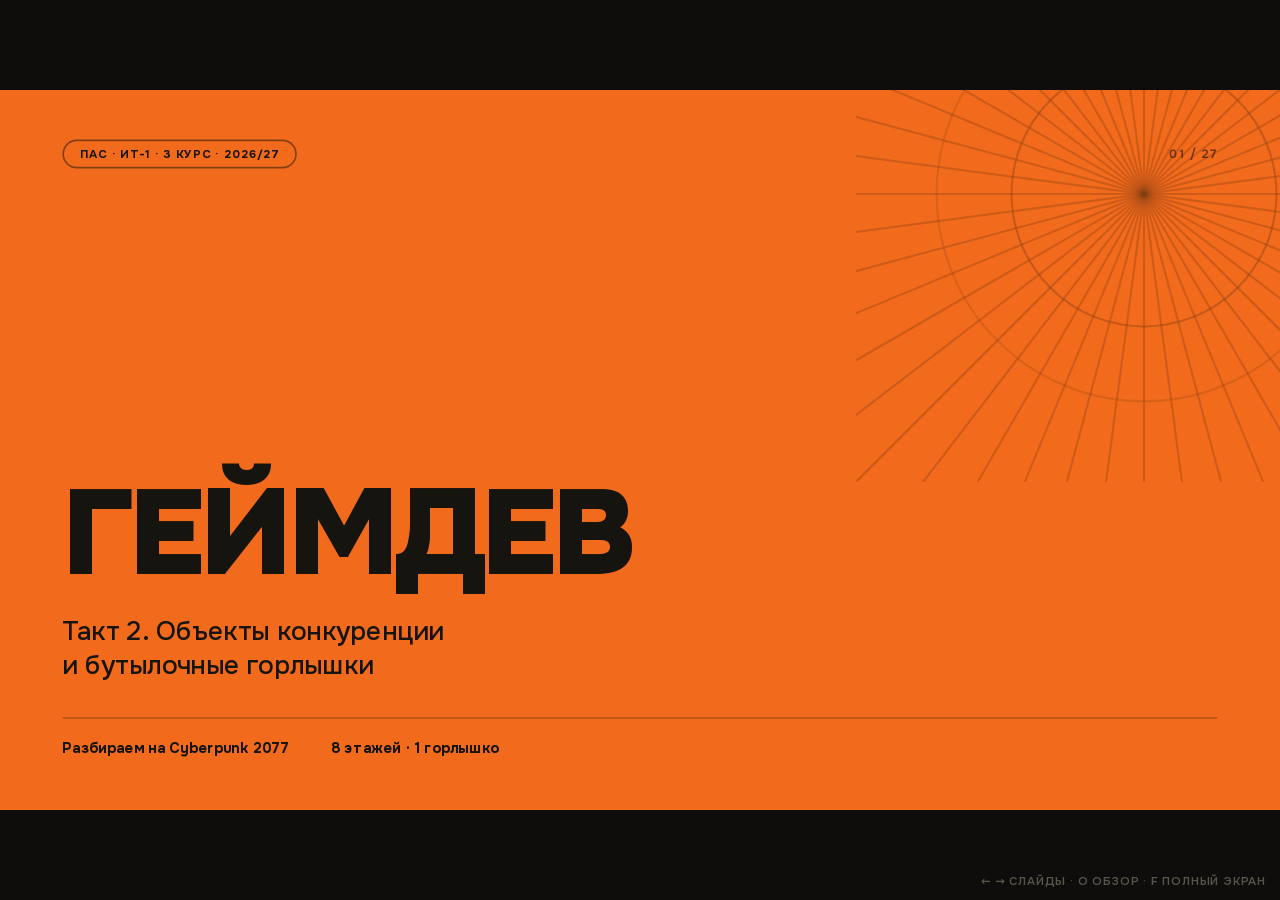
==== commit e39df07a: "Правки по разбору деки; сайт и .pptx собираются из общего содержания Содержание вынесено в src/conte" ====
--- a/index.html
+++ b/index.html
@@ -130,6 +130,11 @@
 .wallgrp.hot .cap em{color:var(--ink)}
 .wallgrp .grid{display:grid;gap:9px;flex:1;min-height:0}
 
+/* ============ платформа против витрины ============ */
+.pvs{background:var(--tile);border-radius:16px;padding:22px 28px;margin-top:18px;
+     font-size:21px;line-height:1.4;color:var(--muted)}
+.pvs b{color:var(--ink);font-weight:700}
+
 /* ============ смысловые иконки ============ */
 /* иконка — иллюстрация в круглом бейдже, а не буллит */
 .badge{width:176px;height:176px;border-radius:50%;background:var(--paper-2);display:grid;
@@ -144,14 +149,14 @@
 .ui.big{width:76px;height:76px;stroke-width:1.9}
 
 /* ============ сравнение двух этажей ============ */
-.vs{display:grid;grid-template-columns:1fr 54px 1fr;align-items:stretch;gap:0;
-    background:var(--tile);border-radius:16px;padding:24px 26px}
+.vs{display:grid;grid-template-columns:1fr 48px 1fr;align-items:stretch;gap:0;
+    background:var(--tile);border-radius:14px;padding:15px 24px}
 .vs .side{display:flex;flex-direction:column;justify-content:center}
-.vs .side .lb{font-size:14.5px;font-weight:700;letter-spacing:.09em;text-transform:uppercase;
-    color:var(--muted);margin-bottom:10px}
-.vs .side .tx{font-size:23px;line-height:1.32;font-weight:600}
+.vs .side .lb{font-size:12.5px;font-weight:700;letter-spacing:.09em;text-transform:uppercase;
+    color:var(--muted);margin-bottom:6px}
+.vs .side .tx{font-size:19px;line-height:1.28;font-weight:600}
 .vs .side .tx em{font-style:normal;color:var(--flame-ink)}
-.vs .mid{display:flex;align-items:center;justify-content:center;font-size:30px;
+.vs .mid{display:flex;align-items:center;justify-content:center;font-size:24px;
     font-weight:900;color:var(--flame)}
 
 /* ============ стена логотипов: группы как отдельные панели ============ */
@@ -162,6 +167,7 @@
 
 /* ============ карточки ============ */
 .cards{display:grid;gap:15px}
+.cards > *{min-width:0}
 /* только прямой потомок слайда растёт: вложенные сетки остаются по контенту */
 .s > .cards{flex:1;min-height:0}
 /* карточки не растягиваются на всю высоту: короткий текст в высокой карточке
@@ -173,6 +179,11 @@
 .s > .cards > .card{min-height:0}
 /* якорь карточки (иконка, метка, ряд логотипов) держится сверху, текст уходит вниз —
    карточка заполняет ряд без пустот посередине */
+/* якорь карточки — один блок сверху, текст прижат к низу */
+.card > .anchor{margin-bottom:auto}
+.card > .anchor > .kn{margin-bottom:14px}
+.card > .anchor > .logos + .kn,.card > .anchor > .badge + .kn{margin-top:14px;margin-bottom:0}
+.card.mid > .anchor{margin-bottom:22px}
 .card > .badge,.card > .kn,.card > .logos{margin-bottom:auto}
 .card.mid{justify-content:center}
 .card.mid > .badge,.card.mid > .kn,.card.mid > .logos{margin-bottom:22px}
@@ -190,7 +201,7 @@
 .c2{grid-template-columns:1fr 1fr}
 .c3{grid-template-columns:repeat(3,1fr)}
 .c4{grid-template-columns:repeat(4,1fr)}
-.card{background:var(--tile);border-radius:16px;padding:28px 30px;display:flex;flex-direction:column}
+.card{background:var(--tile);border-radius:16px;padding:28px 30px;display:flex;flex-direction:column;min-width:0}
 .card.sage{background:var(--sage)}
 .card.dark{background:var(--jet);color:var(--paper)}
 .card.dark .mut{color:rgba(241,236,227,.7)}
@@ -339,224 +350,98 @@
   <div class="sub r" style="--i:1">Такт 2. Объекты конкуренции<br>и бутылочные горлышки</div>
   <div class="meta-b r" style="--i:2"><span>Разбираем на Cyberpunk 2077</span>
     <span>8 этажей · 1 горлышко</span></div></section><section class="s" data-t="Что такое геймдев"><div class="top"><span class="pill">Определение</span><span class="cnt"></span></div>
-  <h2 class="r" style="--i:0">Геймдев — отрасль, которая делает игры<br>и доводит их до игрока</h2>
+  <h2 class="r" style="--i:0">Что такое геймдев</h2>
   <div class="cards r" style="--i:1;grid-template-columns:1.5fr 1fr">
-    <div class="card mid"><div class="badge"><svg class="ui" viewBox="0 0 24 24" aria-hidden="true"><rect x="2.5" y="4.5" width="19" height="15" rx="2.5"/><path d="M10 9v6l5-3z"/></svg></div>
+    <div class="card mid"><div class="anchor"><div class="badge"><svg class="ui" viewBox="0 0 24 24" aria-hidden="true"><rect x="2.5" y="4.5" width="19" height="15" rx="2.5"/><path d="M10 9v6l5-3z"/></svg></div></div>
       <p style="font-size:25px;line-height:1.42;color:var(--ink);max-width:none">Программные интерактивные системы, в которых пользователь <b>добровольно действует в рамках искусственных правил</b>, а система непрерывно отвечает на его действия, — с доведением продукта и его поддержки до аудитории <b>через цифровые площадки дистрибуции</b>.</p></div>
-    <div class="card dark mid"><div class="badge"><svg class="ui" viewBox="0 0 24 24" aria-hidden="true"><circle cx="12" cy="12" r="9"/><path d="M5.6 5.6l12.8 12.8"/></svg></div>
-      <h4>Не геймдев</h4>
-      <p>Веб-дизайн, тренажёры и обучающие симуляторы, классические приложения, розничная продажа игр, настольные игры.</p></div>
+    <div class="card dark mid"><div class="anchor"><div class="badge"><svg class="ui" viewBox="0 0 24 24" aria-hidden="true"><circle cx="12" cy="12" r="9"/><path d="M5.6 5.6l12.8 12.8"/></svg></div></div><h4>Не геймдев</h4><p>Веб-дизайн, тренажёры и обучающие симуляторы, классические приложения, розничная продажа игр, настольные игры.</p></div>
   </div></section><section class="s" data-t="Объект конкуренции"><div class="top"><span class="pill">Понятие</span><span class="cnt"></span></div>
   <h2 class="r" style="--i:0">Объект конкуренции — то,<br>обладание которым даёт преимущество</h2>
-  <div class="cards c3 r" style="--i:1">
-    <div class="card"><div class="badge"><svg class="ui" viewBox="0 0 24 24" aria-hidden="true"><circle cx="8" cy="8" r="4.6"/><path d="M11.3 11.3 L20.5 20.5"/><path d="M17.2 17.2l2.4 2.4"/><path d="M14.4 14.4l2.4 2.4"/></svg></div>
-      <h4>Право, стандарт,<br>опыт, внимание</h4>
-      <p>Это можно удерживать. А пока удерживаешь — другим сюда хода нет.</p></div>
-    <div class="card sage"><div class="badge"><svg class="ui" viewBox="0 0 24 24" aria-hidden="true"><rect x="2.5" y="6" width="19" height="12" rx="2"/><path d="M2.5 21.5 L21.5 2.5"/></svg></div>
-      <h4>Но не деньги<br>и не доля рынка</h4>
-      <p>Это ресурс на входе и следствие на выходе. За них не дерутся — их получают.</p></div>
-    <div class="card dark"><div class="badge"><svg class="ui" viewBox="0 0 24 24" aria-hidden="true"><rect x="2.5" y="5" width="9" height="6" rx="1.4"/><rect x="2.5" y="14" width="15" height="6" rx="1.4"/><path d="M21.5 3.5v17"/></svg></div>
-      <h4>Проверка: сравни<br>с этажом выше</h4>
-      <p>Объект тот же — значит, это один уровень, а не два.</p></div>
-  </div></section><section class="s dark sec" data-t="Раздел 01 — карта"><div class="huge">01</div><div class="top"><span class="pill">Раздел 01</span><span class="cnt"></span></div>
+  <div class="cards c3 r" style="--i:1"><div class="card tile"><div class="anchor"><div class="badge"><svg class="ui" viewBox="0 0 24 24" aria-hidden="true"><circle cx="8" cy="8" r="4.6"/><path d="M11.3 11.3 L20.5 20.5"/><path d="M17.2 17.2l2.4 2.4"/><path d="M14.4 14.4l2.4 2.4"/></svg></div></div><h4>Право, стандарт,<br>опыт, внимание</h4><p>Это можно удерживать. А пока удерживаешь — другим сюда хода нет.</p></div><div class="card sage"><div class="anchor"><div class="badge"><svg class="ui" viewBox="0 0 24 24" aria-hidden="true"><rect x="2.5" y="6" width="19" height="12" rx="2"/><path d="M2.5 21.5 L21.5 2.5"/></svg></div></div><h4>Но не деньги<br>и не доля рынка</h4><p>Это ресурс на входе и следствие на выходе. За них не дерутся — их получают.</p></div><div class="card dark"><div class="anchor"><div class="badge"><svg class="ui" viewBox="0 0 24 24" aria-hidden="true"><rect x="2.5" y="5" width="9" height="6" rx="1.4"/><rect x="2.5" y="14" width="15" height="6" rx="1.4"/><path d="M21.5 3.5v17"/></svg></div></div><h4>Проверка: сравни<br>с этажом выше</h4><p>Объект тот же — значит, это один уровень, а не два. Если объект нельзя измерить — мы его не называем.</p></div></div></section><section class="s dark sec" data-t="Раздел 01 — карта"><div class="huge">01</div><div class="top"><span class="pill">Раздел 01</span><span class="cnt"></span></div>
   <h1 class="r" style="--i:0">Карта<br>уровней</h1>
   <p class="note r" style="--i:1">Восемь этажей, на каждом свой объект конкуренции.</p></section><section class="s" data-t="Карта уровней"><div class="top"><span class="pill">Схема · разметка карты</span><span class="cnt"></span></div>
   <div class="maphead"><span></span><span>Уровень</span><span>Объект конкуренции</span><span>Кто стоит</span></div>
-  <div class="map"><div class="lvl r" style="--i:3"><span class="no">01</span><span class="nm">Интеллектуальная<br>собственность</span><span class="oj">Право делать этот мир и этих героев</span><span class="who"><svg class="ic" style="color:#E60012"><use href="#i-nintendo"/></svg><svg class="ic" style="color:#0089CF"><use href="#i-sega"/></svg><svg class="ic" style="color:#DC0D15"><use href="#i-cdprojekt"/></svg><span class="txt"></span></span></div><div class="lvl r" style="--i:4"><span class="no">02</span><span class="nm">Концепт</span><span class="oj">Снижение риска до вложений</span><span class="who"><svg class="ic" style="color:#F74843"><use href="#i-valve"/></svg><svg class="ic" style="color:#FCAF17"><use href="#i-rockstargames"/></svg><span class="txt"></span></span></div><div class="lvl r" style="--i:5"><span class="no">03</span><span class="nm">Движки<br>и инструменты</span><span class="oj">Производственный стандарт</span><span class="who"><svg class="ic" style="color:#0E1128"><use href="#i-unrealengine"/></svg><svg class="ic" style="color:#16140F"><use href="#i-unity"/></svg><svg class="ic" style="color:#478CBF"><use href="#i-godotengine"/></svg><span class="txt"></span></span></div><div class="lvl r" style="--i:6"><span class="no">04</span><span class="nm">Компоненты<br>и аутсорс</span><span class="oj">Опыт, обменянный на срок и цену</span><span class="who"><img class="ic" src="[data-uri]" alt="Virtuos"><img class="ic" src="[data-uri]" alt="Room 8"><img class="ic" src="[data-uri]" alt="Keywords"><img class="ic" src="[data-uri]" alt="JALI"><span class="txt"></span></span></div><div class="lvl r" style="--i:7"><span class="no">05</span><span class="nm">Разработка</span><span class="oj">Игровой опыт</span><span class="who"><svg class="ic" style="color:#DC0D15"><use href="#i-cdprojekt"/></svg><svg class="ic" style="color:#FCAF17"><use href="#i-rockstargames"/></svg><svg class="ic" style="color:#EB0029"><use href="#i-riotgames"/></svg><svg class="ic" style="color:#F74843"><use href="#i-valve"/></svg><span class="txt"></span></span></div><div class="lvl r" style="--i:8"><span class="no">06</span><span class="nm">Издание<br>и маркетинг</span><span class="oj">Права на издание и релиз</span><span class="who"><svg class="ic" style="color:#16140F"><use href="#i-sony"/></svg><svg class="ic" style="color:#16140F"><use href="#i-ubisoft"/></svg><svg class="ic" style="color:#16140F"><use href="#i-ea"/></svg><svg class="ic" style="color:#ED1C24"><use href="#i-squareenix"/></svg><span class="txt"></span></span></div><div class="lvl r" style="--i:9"><span class="no">07</span><span class="nm">Платформы<br>и железо</span><span class="oj">Доступность</span><span class="who"><svg class="ic" style="color:#0070D1"><use href="#i-playstation"/></svg><svg class="ic" style="color:#107C10"><use href="#i-xbox"/></svg><svg class="ic" style="color:#E60012"><use href="#i-nintendoswitch"/></svg><svg class="ic" style="color:#16140F"><use href="#i-apple"/></svg><svg class="ic" style="color:#34A853"><use href="#i-android"/></svg><span class="txt"></span></span></div><div class="lvl neck r" style="--i:10"><span class="no">08</span><span class="nm">Витрины<br>и дистрибуция</span><span class="oj">Внимание и привычка игрока</span><span class="who"><svg class="ic" style="color:#16140F"><use href="#i-steam"/></svg><svg class="ic" style="color:#0070D1"><use href="#i-playstation"/></svg><svg class="ic" style="color:#107C10"><use href="#i-xbox"/></svg><svg class="ic" style="color:#E60012"><use href="#i-nintendoswitch"/></svg><svg class="ic" style="color:#0D96F6"><use href="#i-appstore"/></svg><svg class="ic" style="color:#01875F"><use href="#i-googleplay"/></svg><span class="txt"></span></span></div></div></section><section class="s" data-t="01 · Интеллектуальная собственность"><div class="top"><span class="pill">Этаж 01 · интеллектуальная собственность</span><span class="cnt"></span></div>
-  <h2 class="r" style="--i:0">Мир и героев нельзя сделать<br>без права на них</h2>
-  <div class="cards c3 r" style="--i:1">
-    <div class="card"><div class="badge"><svg class="ic" style="color:#E60012"><use href="#i-nintendo"/></svg></div>
-      <h4>Если ты не Nintendo —<br>не сделаешь Mario</h4>
-      <p>Право исключительное: у одного есть, у остальных нет. Mario 1985 года всё ещё закрывает этаж.</p></div>
-    <div class="card"><div class="badge"><svg class="ui" viewBox="0 0 24 24" aria-hidden="true"><circle cx="8" cy="8" r="4.6"/><path d="M11.3 11.3 L20.5 20.5"/><path d="M17.2 17.2l2.4 2.4"/><path d="M14.4 14.4l2.4 2.4"/></svg></div>
-      <h4>Барьер не денежный,<br>а юридический</h4>
-      <p>Купить нельзя, если владелец не продаёт. И живёт это право десятилетиями.</p></div>
-    <div class="card sage"><div class="badge"><svg class="ic" style="color:#DC0D15"><use href="#i-cdprojekt"/></svg></div>
-      <h4>Cyberpunk начинается здесь</h4>
-      <p>CD&nbsp;Projekt не придумала Найт-Сити — взяла права у Майка Пондсмита.</p></div>
-  </div>
-  <p class="note after r" style="--i:2">Но горлышком этаж не является: зависят <b>не все</b>. Свою ИС можно создать с нуля — так появились Half-Life и Minecraft.</p></section><section class="s" data-t="02 · Концепт"><div class="top"><span class="pill">Этаж 02 · концепт · новый уровень</span><span class="cnt"></span></div>
-  <h2 class="r" style="--i:0">Идею не продают. Продают<br>снижение риска вокруг неё</h2>
-  <div class="cards c3 r" style="--i:1">
-    <div class="card"><div class="badge"><svg class="ui" viewBox="0 0 24 24" aria-hidden="true"><path d="M6 2.5h8l4 4v15H6z"/><path d="M14 2.5v4h4"/><path d="M9 12h6"/><path d="M9 16h6"/></svg></div>
-      <h4>Что такое концепт</h4>
-      <p>Документ, по которому считают бюджет и сроки. «Хотим RPG про киберпанк» — это ещё не он.</p></div>
-    <div class="card"><div class="badge"><svg class="ui" viewBox="0 0 24 24" aria-hidden="true"><path d="M12 2.5 4 6v6c0 5 3.4 8.4 8 9.5 4.6-1.1 8-4.5 8-9.5V6z"/><path d="M9 12l2 2 4-4"/></svg></div>
-      <h4>За что платят</h4>
-      <p>За то, чтобы не потратить три года впустую. Аналитика, креативная дирекция, проверка концепта.</p></div>
-    <div class="card dark"><div class="badge"><svg class="ui" viewBox="0 0 24 24" aria-hidden="true"><path d="M12 3 2.5 8 12 13l9.5-5z"/><path d="M2.5 12.5 12 17.5l9.5-5"/><path d="M2.5 17 12 22l9.5-5"/></svg></div>
-      <h4>Пондсмит стоит<br>на двух этажах</h4>
-      <p>Владелец прав и внешний носитель концепта: он в титрах Cyberpunk в дизайн-документах и сюжете.</p></div>
-  </div>
-  <p class="note after r" style="--i:2">Один участник закрывает два этажа сразу — это и доказывает, что этажи не шаги пайплайна.</p></section><section class="s" data-t="03 · Движки и инструменты"><div class="top"><span class="pill">Этаж 03 · движки и инструменты</span><span class="cnt"></span></div>
-  <h2 class="r" style="--i:0">Движок выбирают один раз —<br>и живут в нём годами</h2>
-  <div class="cards c3 r" style="--i:1">
-    <div class="card"><div class="logos"><svg class="ic" style="color:#0E1128"><use href="#i-unrealengine"/></svg><svg class="ic" style="color:#16140F"><use href="#i-unity"/></svg><svg class="ic" style="color:#478CBF"><use href="#i-godotengine"/></svg></div>
-      <h4>Два движка — у 72% студий</h4>
-      <p>Unreal — 42%, Unity — 30% по опросу GDC 2026. Godot — 8–10% релизов в Steam.</p></div>
-    <div class="card sage"><div class="badge"><svg class="ui" viewBox="0 0 24 24" aria-hidden="true"><path d="M12 3 2.5 8 12 13l9.5-5z"/><path d="M2.5 12.5 12 17.5l9.5-5"/><path d="M2.5 17 12 22l9.5-5"/></svg></div>
-      <h4>Стандарт, а не фишка</h4>
-      <p>Под движок нанимают людей, строят пайплайн, покупают ассеты. Сменить — значит переучить студию.</p></div>
-    <div class="card dark"><div class="logos"><svg class="ic" style="color:#FCAF17"><use href="#i-rockstargames"/></svg><svg class="ic" style="color:#F74843"><use href="#i-valve"/></svg></div>
-      <h4>Свой движок — своя изоляция</h4>
-      <p>RAGE у Rockstar, Source у Valve. Закрытость ценой выбора подрядчиков.</p></div>
-  </div>
-  <p class="note after r" style="--i:2">Заменяем: Valve ушла с Quake и собрала GoldSrc. Больно, но можно — значит, не горлышко.</p></section><section class="s" data-t="04 · Компоненты и аутсорс"><div class="top"><span class="pill">Этаж 04 · компоненты и аутсорс</span><span class="cnt"></span></div>
-  <h2 class="r" style="--i:0">Аутсорс продаёт опыт:<br>опыт → качество → цена → срок</h2>
-  <div class="cards c3 r" style="--i:1">
-    <div class="card"><div class="logos" style="display:grid;grid-template-columns:repeat(3,auto);justify-content:start;gap:16px 26px"><img class="ic" src="[data-uri]" alt="Virtuos"><img class="ic" src="[data-uri]" alt="Room 8"><img class="ic" src="[data-uri]" alt="Keywords"><img class="ic" src="[data-uri]" alt="JALI"><img class="ic" src="[data-uri]" alt="Wolf3D"></div>
-      <h4>Сотни студий с узким профилем</h4>
-      <p>Virtuos и Keywords — производство, Room&nbsp;8 — арт, JALI — лицевая анимация. Каждый продаёт своё.</p></div>
-    <div class="card sage"><div class="badge"><svg class="ui" viewBox="0 0 24 24" aria-hidden="true"><rect x="2.5" y="5" width="9" height="6" rx="1.4"/><rect x="2.5" y="14" width="15" height="6" rx="1.4"/><path d="M21.5 3.5v17"/></svg></div>
-      <h4>Отбор формальный</h4>
-      <p>Титры похожих игр, фильтр по профилю, арт-тест, пилот на реальном контенте — и только потом контракт.</p></div>
-    <div class="card dark"><div class="badge"><svg class="ic" style="color:#FCAF17"><use href="#i-rockstargames"/></svg></div>
-      <h4>Контрмодель: Rockstar</h4>
-      <p>Свои студии и свой движок. Внешнего арт-аутсорса почти нет — ценой закрытости.</p></div>
-  </div>
-  <p class="note after r" style="--i:2">Cyberpunk собран из компонентов внешних команд: механики, анимация, звук, QA — всё разными студиями.</p></section><section class="s" data-t="05 · Разработка"><div class="top"><span class="pill">Этаж 05 · разработка</span><span class="cnt"></span></div>
-  <h2 class="r" style="--i:0">Разработчик дерётся за то,<br>что игрок почувствует</h2>
-  <div class="cards c3 r" style="--i:1">
-    <div class="card"><div class="logos"><svg class="ic" style="color:#DC0D15"><use href="#i-cdprojekt"/></svg><svg class="ic" style="color:#FCAF17"><use href="#i-rockstargames"/></svg><svg class="ic" style="color:#EB0029"><use href="#i-riotgames"/></svg><svg class="ic" style="color:#F74843"><use href="#i-valve"/></svg></div>
-      <h4>Кто делает саму игру</h4>
-      <p>CD&nbsp;Projekt&nbsp;RED, Rockstar&nbsp;North, Riot, Valve, Insomniac. Самый населённый этаж — тысячи студий.</p></div>
-    <div class="card sage"><div class="badge"><svg class="ui" viewBox="0 0 24 24" aria-hidden="true"><path d="M1.5 12S5.5 5 12 5s10.5 7 10.5 7-4 7-10.5 7S1.5 12 1.5 12z"/><circle cx="12" cy="12" r="3"/></svg></div>
-      <h4>Игровой опыт,<br>а не «уникальный»</h4>
-      <p>Watch&nbsp;Dogs и GTA качественно разные, но ни одна не уникальнее другой. Оценка лишняя.</p></div>
-    <div class="card dark"><div class="badge"><svg class="ui" viewBox="0 0 24 24" aria-hidden="true"><path d="M12 3 2.5 8 12 13l9.5-5z"/><path d="M2.5 12.5 12 17.5l9.5-5"/><path d="M2.5 17 12 22l9.5-5"/></svg></div>
-      <h4>Заменяем</h4>
-      <p>Студий много, профили пересекаются. Игра переживает смену разработчика — Risk&nbsp;of&nbsp;Rain пережила.</p></div>
-  </div>
-  <p class="note after r" style="--i:2">Издатель и холдинг здесь не стоят — у них другой объект. Об этом следующий слайд.</p></section><section class="s" data-t="06 · Издание"><div class="top"><span class="pill">Этаж 06 · издание и маркетинг</span><span class="cnt"></span></div>
-  <h2 class="r" style="--i:0">Sony не делала «Человека-паука»</h2>
-  <p class="lede mut r" style="--i:1;margin-top:16px;max-width:82ch">Игру сделала Insomniac&nbsp;Games — тогда независимая студия. Sony была только издателем и купила её лишь через год, в 2019-м, за $229&nbsp;млн.</p>
-  <div class="cards c3 r" style="--i:2;margin-top:26px">
-    <div class="card"><div class="kn">Издатель</div>
-      <div class="logos"><svg class="ic" style="color:#16140F"><use href="#i-sony"/></svg><svg class="ic" style="color:#16140F"><use href="#i-ubisoft"/></svg><svg class="ic" style="color:#16140F"><use href="#i-ea"/></svg><svg class="ic" style="color:#ED1C24"><use href="#i-squareenix"/></svg></div>
-      <h4>Права на издание и релиз</h4>
-      <p>Берёт игру и выводит её на рынок. Про ощущения игрока — вообще не он.</p></div>
-    <div class="card sage"><div class="kn">Холдинг</div><div class="badge"><svg class="ui" viewBox="0 0 24 24" aria-hidden="true"><path d="M12 3 2.5 8 12 13l9.5-5z"/><path d="M2.5 12.5 12 17.5l9.5-5"/><path d="M2.5 17 12 22l9.5-5"/></svg></div>
-      <h4>Доли в тех, кто делает</h4>
-      <p>Tencent взяла 93% Riot в 2011-м и весь остаток к 2015-му. Игр не делает сама.</p></div>
-    <div class="card dark"><div class="kn">Ошибка старой карты</div><div class="badge"><svg class="ui" viewBox="0 0 24 24" aria-hidden="true"><rect x="2.5" y="5" width="9" height="6" rx="1.4"/><rect x="2.5" y="14" width="15" height="6" rx="1.4"/><path d="M21.5 3.5v17"/></svg></div>
-      <h4>Издатель ≠ разработчик ≠ холдинг</h4>
-      <p>Tencent и Sony стояли на «разработке». Три роли, три разных объекта конкуренции.</p></div>
-  </div></section><section class="s" data-t="07 · Платформы и железо"><div class="top"><span class="pill">Этаж 07 · платформы и железо · новый уровень</span><span class="cnt"></span></div>
-  <h2 class="r" style="--i:0">Платформа даёт возможность запустить —<br>и отсекает тех, у кого её нет</h2>
-  <div class="cards c3 r" style="--i:1">
-    <div class="card"><div class="logos"><svg class="ic" style="color:#0070D1"><use href="#i-playstation"/></svg><svg class="ic" style="color:#107C10"><use href="#i-xbox"/></svg><svg class="ic" style="color:#E60012"><use href="#i-nintendoswitch"/></svg></div>
-      <h4>Консоли</h4>
-      <p>Закрытые экосистемы со своими правилами и сертификацией.</p></div>
-    <div class="card sage"><div class="logos"><svg class="ic" style="color:#16140F"><use href="#i-apple"/></svg><svg class="ic" style="color:#34A853"><use href="#i-android"/></svg></div>
-      <h4>Мобайл</h4>
-      <p>Самая большая аудитория — и свои ворота у каждой системы.</p></div>
-    <div class="card dark"><div class="badge"><svg class="ui" viewBox="0 0 24 24" aria-hidden="true"><path d="M3 21V9l9-6 9 6v12"/><path d="M9 21v-7h6v7"/><path d="M3 21h18"/></svg></div>
-      <h4>PC</h4>
-      <p>Открытая платформа: Windows, Mac, Linux. Вышел на Windows и не вышел на Mac — потерял пару процентов.</p></div>
-  </div>
-  <p class="note after r" style="--i:2">Игра только под мобайл и игра везде — разная конкурентоспособность. Но платформы — данность: их не выбирают, под них делают.</p></section><section class="s" data-t="08 · Витрины и дистрибуция"><div class="top"><span class="pill">Этаж 08 · витрины и дистрибуция</span><span class="cnt"></span></div>
-  <h2 class="r" style="--i:0">Витрина решает,<br>существует ли игра для игрока</h2>
-  <div class="cards c3 r" style="--i:1">
-    <div class="card"><div class="logos"><svg class="ic" style="color:#16140F"><use href="#i-steam"/></svg><svg class="ic" style="color:#0070D1"><use href="#i-playstation"/></svg><svg class="ic" style="color:#107C10"><use href="#i-xbox"/></svg><svg class="ic" style="color:#E60012"><use href="#i-nintendoswitch"/></svg><svg class="ic" style="color:#0D96F6"><use href="#i-appstore"/></svg><svg class="ic" style="color:#01875F"><use href="#i-googleplay"/></svg></div>
-      <h4>Несколько крупных витрин</h4>
-      <p>Steam, PlayStation&nbsp;Store, Xbox, eShop, App&nbsp;Store, Google&nbsp;Play — через них проходит почти весь рынок.</p></div>
-    <div class="card sage"><div class="badge"><svg class="ui" viewBox="0 0 24 24" aria-hidden="true"><path d="M1.5 12S5.5 5 12 5s10.5 7 10.5 7-4 7-10.5 7S1.5 12 1.5 12z"/><circle cx="12" cy="12" r="3"/></svg></div>
-      <h4>Внимание и привычка</h4>
-      <p>Купленная библиотека не переносится. Игрок не уходит с витрины, даже если ему дают игры бесплатно.</p></div>
-    <div class="card hot"><div class="badge"><svg class="ui" viewBox="0 0 24 24" aria-hidden="true"><path d="M3 21V9l9-6 9 6v12"/><path d="M9 21v-7h6v7"/><path d="M3 21h18"/></svg></div>
-      <h4>Здесь горлышко</h4>
-      <p>Почему именно здесь — разберём во втором разделе.</p></div>
-  </div></section><section class="s" data-t="Мало игроков — ещё не горлышко"><div class="top"><span class="pill">Кто стоит на карте</span><span class="cnt"></span></div>
-  <h2 class="r" style="--i:0;margin-bottom:22px">Мало игроков — ещё не горлышко.<br>Горлышко — когда их мало и заменить нельзя</h2>
-  <div class="wall r" style="--i:1;grid-template-rows:repeat(2,1fr);grid-template-columns:1fr 1fr"><div class="wallgrp"><div class="cap">03 · Движки · <b>два</b> у 72% студий · <em>заменяемы</em></div><div class="grid" style="grid-template-columns:repeat(4,1fr)"><div class="tile"><svg class="ic" style="color:#0E1128"><use href="#i-unrealengine"/></svg><span class="nmb">Unreal</span></div><div class="tile"><svg class="ic" style="color:#16140F"><use href="#i-unity"/></svg><span class="nmb">Unity</span></div><div class="tile"><svg class="ic" style="color:#478CBF"><use href="#i-godotengine"/></svg><span class="nmb">Godot</span></div><div class="tile"><svg class="ic" style="color:#F74843"><use href="#i-valve"/></svg><span class="nmb">Valve · Source</span></div></div></div><div class="wallgrp"><div class="cap">05 · Разработка · <b>тысячи</b> студий · <em>заменяемы</em></div><div class="grid" style="grid-template-columns:repeat(4,1fr)"><div class="tile"><svg class="ic" style="color:#DC0D15"><use href="#i-cdprojekt"/></svg><span class="nmb">CD Projekt</span></div><div class="tile"><svg class="ic" style="color:#FCAF17"><use href="#i-rockstargames"/></svg><span class="nmb">Rockstar</span></div><div class="tile"><svg class="ic" style="color:#EB0029"><use href="#i-riotgames"/></svg><span class="nmb">Riot Games</span></div><div class="tile"><svg class="ic" style="color:#F74843"><use href="#i-valve"/></svg><span class="nmb">Valve</span></div></div></div><div class="wallgrp"><div class="cap">06 · Издание · <b>десятки</b> · <em>заменяемы, но дорого</em></div><div class="grid" style="grid-template-columns:repeat(4,1fr)"><div class="tile"><svg class="ic" style="color:#16140F"><use href="#i-sony"/></svg><span class="nmb">Sony</span></div><div class="tile"><svg class="ic" style="color:#16140F"><use href="#i-ubisoft"/></svg><span class="nmb">Ubisoft</span></div><div class="tile"><svg class="ic" style="color:#16140F"><use href="#i-ea"/></svg><span class="nmb">EA</span></div><div class="tile"><svg class="ic" style="color:#ED1C24"><use href="#i-squareenix"/></svg><span class="nmb">Square Enix</span></div></div></div><div class="wallgrp hot"><div class="cap">08 · Витрины · <b>единицы</b> крупных · <em>не заменяемы</em></div><div class="grid" style="grid-template-columns:repeat(6,1fr)"><div class="tile mark"><svg class="ic" style="color:#16140F"><use href="#i-steam"/></svg><span class="nmb">Steam</span></div><div class="tile mark"><svg class="ic" style="color:#0070D1"><use href="#i-playstation"/></svg><span class="nmb">PlayStation</span></div><div class="tile mark"><svg class="ic" style="color:#107C10"><use href="#i-xbox"/></svg><span class="nmb">Xbox</span></div><div class="tile mark"><svg class="ic" style="color:#E60012"><use href="#i-nintendoswitch"/></svg><span class="nmb">Nintendo</span></div><div class="tile mark"><svg class="ic" style="color:#0D96F6"><use href="#i-appstore"/></svg><span class="nmb">App Store</span></div><div class="tile mark"><svg class="ic" style="color:#01875F"><use href="#i-googleplay"/></svg><span class="nmb">Google Play</span></div></div></div></div>
-  <p class="note after r" style="--i:2">Движков тоже мало — но с Quake можно уйти на GoldSrc. С витрины уйти некуда: без неё игры для игрока нет.</p></section><section class="s" data-t="Соседние этажи не совпадают"><div class="top"><span class="pill">Проверка · объекты различаются</span><span class="cnt"></span></div>
-  <h2 class="r" style="--i:0;margin-bottom:22px">Соседние этажи легко склеить.<br>Вот чем они не совпадают</h2>
-  <div style="display:flex;flex-direction:column;gap:16px;flex:1;min-height:0">
-    <div class="vs r" style="--i:1">
-      <div class="side"><div class="lb">03 · Движки</div><div class="tx">Продают <em>стандарт</em>: выбрал один раз — живёшь в нём годами</div></div>
-      <div class="mid">≠</div>
-      <div class="side" style="padding-left:26px"><div class="lb">04 · Аутсорс</div><div class="tx">Продают <em>срок</em>: торгуешься заново на каждом контракте</div></div>
-    </div>
-    <div class="vs r" style="--i:2">
-      <div class="side"><div class="lb">05 · Разработка</div><div class="tx">Дерётся за <em>игровой опыт</em> — за то, что игрок почувствует</div></div>
-      <div class="mid">≠</div>
-      <div class="side" style="padding-left:26px"><div class="lb">06 · Издание</div><div class="tx">Дерётся за <em>права на издание</em>, а не за ощущения</div></div>
-    </div>
-    <div class="vs r" style="--i:3">
-      <div class="side"><div class="lb">07 · Платформа</div><div class="tx">Даёт <em>возможность запустить</em> — железо и API</div></div>
-      <div class="mid">≠</div>
-      <div class="side" style="padding-left:26px"><div class="lb">08 · Витрина</div><div class="tx">Даёт <em>попадание в поле зрения</em> — без неё игры для игрока нет</div></div>
-    </div>
-  </div></section><section class="s dark sec" data-t="Раздел 02 — горлышко"><div class="huge">02</div><div class="top"><span class="pill">Раздел 02</span><span class="cnt"></span></div>
+  <div class="map"><div class="lvl r" style="--i:3"><span class="no">01</span><span class="nm">Интеллектуальная<br>собственность</span><span class="oj">Право на мир и героев</span><span class="who"><svg class="ic" style="color:#E60012"><use href="#i-nintendo"/></svg><svg class="ic" style="color:#0089CF"><use href="#i-sega"/></svg><svg class="ic" style="color:#DC0D15"><use href="#i-cdprojekt"/></svg><span class="txt"></span></span></div><div class="lvl r" style="--i:4"><span class="no">02</span><span class="nm">Концепт</span><span class="oj">Проработанность идеи: сеттинг, фишка, механика</span><span class="who"><svg class="ic" style="color:#F74843"><use href="#i-valve"/></svg><svg class="ic" style="color:#FCAF17"><use href="#i-rockstargames"/></svg><span class="txt"></span></span></div><div class="lvl r" style="--i:5"><span class="no">03</span><span class="nm">Движки<br>и инструменты</span><span class="oj">Производственный стандарт</span><span class="who"><svg class="ic" style="color:#0E1128"><use href="#i-unrealengine"/></svg><svg class="ic" style="color:#16140F"><use href="#i-unity"/></svg><svg class="ic" style="color:#478CBF"><use href="#i-godotengine"/></svg><svg class="ic" style="color:#76B900"><use href="#i-nvidia"/></svg><span class="txt"></span></span></div><div class="lvl r" style="--i:6"><span class="no">04</span><span class="nm">Компоненты<br>и аутсорс</span><span class="oj">Контракты разработчиков и издателей</span><span class="who"><img class="ic" src="[data-uri]" alt="Virtuos"><img class="ic" src="[data-uri]" alt="Room 8"><img class="ic" src="[data-uri]" alt="Keywords"><img class="ic" src="[data-uri]" alt="JALI"><span class="txt"></span></span></div><div class="lvl r" style="--i:7"><span class="no">05</span><span class="nm">Разработка</span><span class="oj">Почерк студии и уровень проработки</span><span class="who"><svg class="ic" style="color:#DC0D15"><use href="#i-cdprojekt"/></svg><svg class="ic" style="color:#FCAF17"><use href="#i-rockstargames"/></svg><svg class="ic" style="color:#EB0029"><use href="#i-riotgames"/></svg><svg class="ic" style="color:#F74843"><use href="#i-valve"/></svg><span class="txt"></span></span></div><div class="lvl r" style="--i:8"><span class="no">06</span><span class="nm">Издание</span><span class="oj">Права на релиз и продвижение</span><span class="who"><svg class="ic" style="color:#16140F"><use href="#i-sony"/></svg><svg class="ic" style="color:#16140F"><use href="#i-ubisoft"/></svg><svg class="ic" style="color:#16140F"><use href="#i-ea"/></svg><svg class="ic" style="color:#ED1C24"><use href="#i-squareenix"/></svg><span class="txt"></span></span></div><div class="lvl r" style="--i:9"><span class="no">07</span><span class="nm">Игровые<br>платформы</span><span class="oj">Установленная база и эксклюзивы</span><span class="who"><svg class="ic" style="color:#0070D1"><use href="#i-playstation"/></svg><svg class="ic" style="color:#107C10"><use href="#i-xbox"/></svg><svg class="ic" style="color:#E60012"><use href="#i-nintendoswitch"/></svg><svg class="ic" style="color:#16140F"><use href="#i-apple"/></svg><svg class="ic" style="color:#34A853"><use href="#i-android"/></svg><span class="txt"></span></span></div><div class="lvl neck r" style="--i:10"><span class="no">08</span><span class="nm">Витрины<br>и дистрибуция</span><span class="oj">Время игрока и его LTV</span><span class="who"><svg class="ic" style="color:#16140F"><use href="#i-steam"/></svg><svg class="ic" style="color:#0070D1"><use href="#i-playstation"/></svg><svg class="ic" style="color:#107C10"><use href="#i-xbox"/></svg><svg class="ic" style="color:#E60012"><use href="#i-nintendoswitch"/></svg><svg class="ic" style="color:#0D96F6"><use href="#i-appstore"/></svg><svg class="ic" style="color:#01875F"><use href="#i-googleplay"/></svg><span class="txt"></span></span></div></div></section><section class="s" data-t="01 · Интеллектуальная собственность"><div class="top"><span class="pill">Этаж 01 · интеллектуальная собственность</span><span class="cnt"></span></div>
+  <h2 class="r" style="--i:0">Интеллектуальная собственность:<br>право на мир и героев</h2>
+  <div class="cards c3 r" style="--i:1"><div class="card tile"><div class="anchor"><div class="logos"><svg class="ic" style="color:#E60012"><use href="#i-nintendo"/></svg></div></div><h4>Если ты не Nintendo —<br>не сделаешь Mario</h4><p>Право исключительное: у одного есть, у остальных нет. Mario 1985 года всё ещё закрывает этаж.</p></div><div class="card tile"><div class="anchor"><div class="badge"><svg class="ui" viewBox="0 0 24 24" aria-hidden="true"><circle cx="8" cy="8" r="4.6"/><path d="M11.3 11.3 L20.5 20.5"/><path d="M17.2 17.2l2.4 2.4"/><path d="M14.4 14.4l2.4 2.4"/></svg></div></div><h4>Барьер не денежный,<br>а юридический</h4><p>Купить нельзя, если владелец не продаёт. Но свою ИС можно создать с нуля — Half-Life, Minecraft — значит, не горлышко.</p></div><div class="card sage"><div class="anchor"><div class="logos"><svg class="ic" style="color:#DC0D15"><use href="#i-cdprojekt"/></svg></div></div><h4>Cyberpunk 2077:<br>права у Пондсмита</h4><p>CD Projekt не придумала Найт-Сити — взяла права на настольную Cyberpunk 2020 у Майка Пондсмита.</p></div></div>
+  <p class="note after r" style="--i:2"><b style="color:var(--flame-ink)">На примере Cyberpunk 2077:</b> CD Projekt не придумала Найт-Сити — взяла права на настольную Cyberpunk 2020 у Майка Пондсмита.</p>
+</section><section class="s" data-t="02 · Концепт"><div class="top"><span class="pill">Этаж 02 · концепт</span><span class="cnt"></span></div>
+  <h2 class="r" style="--i:0">Концепт:<br>проработанная идея, а не ТЗ</h2>
+  <div class="cards c3 r" style="--i:1"><div class="card tile"><div class="anchor"><div class="badge"><svg class="ui" viewBox="0 0 24 24" aria-hidden="true"><path d="M6 2.5h8l4 4v15H6z"/><path d="M14 2.5v4h4"/><path d="M9 12h6"/><path d="M9 16h6"/></svg></div></div><h4>Что такое концепт</h4><p>Не «хотим RPG про киберпанк» и не ТЗ. Это проработанный замысел: сеттинг, в чём фишка, какая ключевая механика, чем игра отличается от соседей по жанру.</p></div><div class="card sage"><div class="anchor"><div class="badge"><svg class="ui" viewBox="0 0 24 24" aria-hidden="true"><rect x="2.5" y="5" width="9" height="6" rx="1.4"/><rect x="2.5" y="14" width="15" height="6" rx="1.4"/><path d="M21.5 3.5v17"/></svg></div></div><h4>За что конкурируют</h4><p>За то, чей замысел окажется сильнее проработан. Один и тот же жанр — но выигрывает тот, у кого мир, фишка и механика собраны в целое.</p></div><div class="card dark"><div class="anchor"><div class="badge"><svg class="ui" viewBox="0 0 24 24" aria-hidden="true"><path d="M12 3 2.5 8 12 13l9.5-5z"/><path d="M2.5 12.5 12 17.5l9.5-5"/><path d="M2.5 17 12 22l9.5-5"/></svg></div></div><h4>Концепт живёт<br>до производства</h4><p>Он определяет бюджет, сроки и состав команды. Слабый концепт не спасут ни движок, ни подрядчики.</p></div></div>
+  <p class="note after r" style="--i:2"><b style="color:var(--flame-ink)">На примере Cyberpunk 2077:</b> концепт вырос из настольной Cyberpunk 2020: готовый сеттинг, лор и правила мира достались CD Projekt вместе с правами.</p>
+</section><section class="s" data-t="03 · Движки и инструменты"><div class="top"><span class="pill">Этаж 03 · движки и инструменты</span><span class="cnt"></span></div>
+  <h2 class="r" style="--i:0">Движки и инструменты:<br>производственный стандарт</h2>
+  <div class="cards c3 r" style="--i:1"><div class="card tile"><div class="anchor"><div class="logos"><svg class="ic" style="color:#0E1128"><use href="#i-unrealengine"/></svg><svg class="ic" style="color:#16140F"><use href="#i-unity"/></svg><svg class="ic" style="color:#478CBF"><use href="#i-godotengine"/></svg></div></div><h4>Движки: два у 72% студий</h4><p>Unreal — 42%, Unity — 30% по опросу GDC 2026. Godot — 8–10% релизов в Steam. Кого выбирают студии, тот и становится стандартом.</p></div><div class="card sage"><div class="anchor"><div class="logos"><svg class="ic" style="color:#76B900"><use href="#i-nvidia"/></svg><svg class="ic" style="color:#ED1C24"><use href="#i-amd"/></svg></div></div><h4>Инструменты вокруг движка</h4><p>Графические API — DirectX, Vulkan, Metal. Физика — Havok, PhysX. Звук — Wwise, FMOD. Ассеты — Houdini, Substance. Версионирование — Perforce, Git LFS.</p></div><div class="card dark"><div class="anchor"><div class="logos"><svg class="ic" style="color:#FCAF17"><use href="#i-rockstargames"/></svg><svg class="ic" style="color:#F74843"><use href="#i-valve"/></svg></div></div><h4>Свой движок: RAGE, Source</h4><p>Rockstar и Valve держат свои. Закрытость ценой выбора подрядчиков: этаж 03 управляет этажом 04.</p></div></div>
+  <p class="note after r" style="--i:2"><b style="color:var(--flame-ink)">На примере Cyberpunk 2077:</b> сделан на своём REDengine; в 2022-м CD Projekt объявила переход на Unreal Engine 5 — свой движок оказался заменяемым.</p>
+</section><section class="s" data-t="04 · Компоненты и аутсорс"><div class="top"><span class="pill">Этаж 04 · компоненты и аутсорс</span><span class="cnt"></span></div>
+  <h2 class="r" style="--i:0">Компоненты и аутсорс:<br>контракты разработчиков и издателей</h2>
+  <div class="cards c3 r" style="--i:1"><div class="card tile"><div class="anchor"><div class="logos"><img class="ic" src="[data-uri]" alt="Virtuos"><img class="ic" src="[data-uri]" alt="Room 8"><img class="ic" src="[data-uri]" alt="Keywords"><img class="ic" src="[data-uri]" alt="JALI"><img class="ic" src="[data-uri]" alt="Wolf3D"></div></div><h4>Сотни студий с узким профилем</h4><p>Virtuos и Keywords — производство, Room 8 — арт, JALI — лицевая анимация, Wolf3D — 3D-контент. Каждая конкурирует за свой тип контракта.</p></div><div class="card sage"><div class="anchor"><div class="badge"><svg class="ui" viewBox="0 0 24 24" aria-hidden="true"><rect x="2.5" y="5" width="9" height="6" rx="1.4"/><rect x="2.5" y="14" width="15" height="6" rx="1.4"/><path d="M21.5 3.5v17"/></svg></div></div><h4>Как получают контракт</h4><p>Титры похожих игр, фильтр по профилю, арт-тест, пилот на реальном контенте — и только потом договор. Решает сочетание опыта, срока и цены.</p></div><div class="card dark"><div class="anchor"><div class="logos"><svg class="ic" style="color:#FCAF17"><use href="#i-rockstargames"/></svg></div></div><h4>Контрмодель: Rockstar</h4><p>Свои студии и свой движок. Внешнего арт-аутсорса почти нет — ценой закрытости.</p></div></div>
+  <p class="note after r" style="--i:2"><b style="color:var(--flame-ink)">На примере Cyberpunk 2077:</b> собран из компонентов внешних команд — механики, лицевая анимация, звук, QA — всё разными студиями.</p>
+</section><section class="s" data-t="05 · Разработка"><div class="top"><span class="pill">Этаж 05 · разработка</span><span class="cnt"></span></div>
+  <h2 class="r" style="--i:0">Разработка:<br>почерк студии и уровень проработки</h2>
+  <div class="cards c3 r" style="--i:1"><div class="card tile"><div class="anchor"><div class="logos"><svg class="ic" style="color:#DC0D15"><use href="#i-cdprojekt"/></svg><svg class="ic" style="color:#FCAF17"><use href="#i-rockstargames"/></svg><svg class="ic" style="color:#EB0029"><use href="#i-riotgames"/></svg><svg class="ic" style="color:#F74843"><use href="#i-valve"/></svg></div></div><h4>Что даёт разработчик</h4><p>На выходе — игра с узнаваемым почерком студии: как сделаны детали, насколько плотно проработан мир, чувствуется ли рука автора.</p></div><div class="card sage"><div class="anchor"><div class="badge"><svg class="ui" viewBox="0 0 24 24" aria-hidden="true"><path d="M1.5 12S5.5 5 12 5s10.5 7 10.5 7-4 7-10.5 7S1.5 12 1.5 12z"/><circle cx="12" cy="12" r="3"/></svg></div></div><h4>Один замысел — разная реализация</h4><p>Два одинаковых по жанру проекта расходятся уровнем проработки. Watch Dogs и GTA качественно разные, но ни одна не «уникальнее» другой.</p></div><div class="card dark"><div class="anchor"><div class="badge"><svg class="ui" viewBox="0 0 24 24" aria-hidden="true"><path d="M12 3 2.5 8 12 13l9.5-5z"/><path d="M2.5 12.5 12 17.5l9.5-5"/><path d="M2.5 17 12 22l9.5-5"/></svg></div></div><h4>Самый населённый этаж</h4><p>Тысячи студий, профили пересекаются. Игра переживает смену разработчика — значит, уровень заменяем и горлышком не является.</p></div></div>
+  <p class="note after r" style="--i:2"><b style="color:var(--flame-ink)">На примере Cyberpunk 2077:</b> разработчик — CD Projekt RED, около 500 человек в пике производства.</p>
+</section><section class="s" data-t="06 · Издание"><div class="top"><span class="pill">Этаж 06 · издание</span><span class="cnt"></span></div>
+  <h2 class="r" style="--i:0">Издание:<br>права на релиз и продвижение</h2>
+  <div class="cards c3 r" style="--i:1"><div class="card tile"><div class="anchor"><div class="logos"><svg class="ic" style="color:#16140F"><use href="#i-sony"/></svg><svg class="ic" style="color:#16140F"><use href="#i-ubisoft"/></svg><svg class="ic" style="color:#16140F"><use href="#i-ea"/></svg><svg class="ic" style="color:#ED1C24"><use href="#i-squareenix"/></svg></div><div class="kn">Издатель</div></div><h4>Права на издание и релиз</h4><p>Берёт игру и выводит её на рынок: финансирование, договоры с платформами, сроки. Пример: «Человека-паука» 2018 года сделала Insomniac — тогда независимая студия, Sony была только издателем и купила её через год за $229 млн.</p></div><div class="card sage"><div class="anchor"><div class="badge"><svg class="ui" viewBox="0 0 24 24" aria-hidden="true"><path d="M1.5 12S5.5 5 12 5s10.5 7 10.5 7-4 7-10.5 7S1.5 12 1.5 12z"/><circle cx="12" cy="12" r="3"/></svg></div><div class="kn">Маркетинг</div></div><h4>Отдельный слой внутри издания</h4><p>Трейлеры, пресса, инфлюенсеры, вишлисты до релиза. Отвечает за него издатель, поэтому этаж один — но объект конкуренции здесь свой: внимание до покупки.</p></div><div class="card dark"><div class="anchor"><div class="badge"><svg class="ui" viewBox="0 0 24 24" aria-hidden="true"><path d="M12 3 2.5 8 12 13l9.5-5z"/><path d="M2.5 12.5 12 17.5l9.5-5"/><path d="M2.5 17 12 22l9.5-5"/></svg></div><div class="kn">Холдинг</div></div><h4>Доли в тех, кто делает</h4><p>Tencent взяла 93% Riot в 2011-м и весь остаток к 2015-му. Игр не делает сама — конкурирует за активы, а не за релиз.</p></div></div>
+  <p class="note after r" style="--i:2"><b style="color:var(--flame-ink)">На примере Cyberpunk 2077:</b> у CD Projekt издатель и разработчик — разные юрлица одной группы.</p>
+</section><section class="s" data-t="07 · Игровые платформы"><div class="top"><span class="pill">Этаж 07 · игровые платформы</span><span class="cnt"></span></div>
+  <h2 class="r" style="--i:0">Игровые платформы:<br>установленная база и эксклюзивы</h2>
+  <div class="cards c3 r" style="--i:1"><div class="card tile"><div class="anchor"><div class="logos"><svg class="ic" style="color:#0070D1"><use href="#i-playstation"/></svg><svg class="ic" style="color:#107C10"><use href="#i-xbox"/></svg><svg class="ic" style="color:#E60012"><use href="#i-nintendoswitch"/></svg></div></div><h4>Консоли</h4><p>PlayStation, Xbox, Switch. Закрытые экосистемы: своё железо, своя сертификация, свои эксклюзивы. Конкурируют за проданные приставки.</p></div><div class="card sage"><div class="anchor"><div class="logos"><svg class="ic" style="color:#16140F"><use href="#i-apple"/></svg><svg class="ic" style="color:#34A853"><use href="#i-android"/></svg></div></div><h4>Мобайл</h4><p>iOS и Android. Самая большая установленная база — и своя пара ворот у каждой системы.</p></div><div class="card dark"><div class="anchor"><div class="badge"><svg class="ui" viewBox="0 0 24 24" aria-hidden="true"><path d="M3 21V9l9-6 9 6v12"/><path d="M9 21v-7h6v7"/><path d="M3 21h18"/></svg></div></div><h4>PC — открытая платформа</h4><p>Windows, macOS, Linux. Никто не сертифицирует игру и не владеет входом: собрал билд — запустил. Отсюда и разница с витриной, которая вход контролирует.</p></div></div>
+  <p class="note after r" style="--i:2"><b style="color:var(--flame-ink)">На примере Cyberpunk 2077:</b> провал запуска случился на PS4 и Xbox One — старое железо платформы определило судьбу релиза.</p>
+</section><section class="s" data-t="08 · Витрины и дистрибуция"><div class="top"><span class="pill">Этаж 08 · витрины и дистрибуция</span><span class="cnt"></span></div>
+  <h2 class="r" style="--i:0">Витрины и дистрибуция:<br>время игрока и его LTV</h2>
+  <div class="cards c3 r" style="--i:1"><div class="card tile"><div class="anchor"><div class="logos"><svg class="ic" style="color:#16140F"><use href="#i-steam"/></svg><svg class="ic" style="color:#0070D1"><use href="#i-playstation"/></svg><svg class="ic" style="color:#0D96F6"><use href="#i-appstore"/></svg></div></div><h4>Что такое витрина</h4><p>Магазин, который владеет аккаунтом игрока, его библиотекой, платежами и рекомендациями. Steam, PlayStation Store, Xbox, eShop, App Store, Google Play.</p></div><div class="card sage"><div class="anchor"><div class="badge"><svg class="ui" viewBox="0 0 24 24" aria-hidden="true"><circle cx="12" cy="12" r="9"/><path d="M12 7v5l3.5 2"/></svg></div></div><h4>За что конкурируют витрины</h4><p>За время игрока и его пожизненную ценность: чем дольше он живёт на витрине, тем больше покупок и комиссии. Плюс за каталог разработчиков — комиссией 30% против 12%.</p></div><div class="card hot"><div class="anchor"><div class="badge"><svg class="ui" viewBox="0 0 24 24" aria-hidden="true"><path d="M3 21V9l9-6 9 6v12"/><path d="M9 21v-7h6v7"/><path d="M3 21h18"/></svg></div></div><h4>Горлышко — на этом этаже</h4><p>Готовая игра не доходит до игрока иначе как через витрину. Почему именно здесь — разберём во втором разделе.</p></div></div>
+  <div class="pvs r" style="--i:2">Платформа — это где игра <b>запускается</b>: железо, ОС, API. Витрина — это где её <b>покупают</b>: аккаунт, библиотека, платёж. Xbox — и то и другое сразу, отсюда путаница. Но PC как платформа открыт, а витрина на нём всё равно контролирует вход.</div>
+</section><section class="s" data-t="Цепочка удержания"><div class="top"><span class="pill">Этаж 08 · цепочка удержания</span><span class="cnt"></span></div>
+  <h2 class="r" style="--i:0;margin-bottom:24px">Как время игрока превращается<br>в его пожизненную ценность</h2>
+  <div class="cards r" style="--i:1;grid-template-columns:repeat(6,1fr);gap:12px"><div class="card"><h4 style="font-size:20px">Время<br>на платформе</h4><p style="font-size:16px">ресурс, не объект</p></div><div class="card"><h4 style="font-size:20px">Покупки</h4><p style="font-size:16px">витрина берёт комиссию</p></div><div class="card"><h4 style="font-size:20px">Библиотека</h4><p style="font-size:16px">не переносится</p></div><div class="card"><h4 style="font-size:20px">Друзья<br>и достижения</h4><p style="font-size:16px">живут только здесь</p></div><div class="card"><h4 style="font-size:20px">Издержки<br>переключения</h4><p style="font-size:16px">уйти = бросить всё</p></div><div class="card hot"><h4 style="font-size:20px">LTV игрока</h4><p style="font-size:16px">то, за что и конкурируют</p></div></div>
+  <p class="note after r" style="--i:2">Библиотеку нельзя перенести, достижения не переносятся, друзья для онлайна — только через платформу. Каждый год на витрине повышает цену ухода.</p></section><section class="s" data-t="Пайплайн выхода на витрину"><div class="top"><span class="pill">Этаж 08 · зависимость разработчика</span><span class="cnt"></span></div>
+  <h2 class="r" style="--i:0;margin-bottom:22px">Что нужно разработчику,<br>чтобы игра появилась на витрине</h2>
+  <div class="cards r" style="--i:1;grid-template-columns:repeat(5,1fr);gap:13px"><div class="card"><div class="anchor"><div class="kn" style="font-size:24px;color:var(--flame)">1</div></div><h4 style="font-size:21px">Сертификация</h4><p style="font-size:16px">Технические требования каждой платформы. Не прошёл — релиза нет.</p></div><div class="card"><div class="anchor"><div class="kn" style="font-size:24px;color:var(--flame)">2</div></div><h4 style="font-size:21px">Комиссия</h4><p style="font-size:16px">Steam 30%. Epic 12%. App Store и Google Play 30%, по 15% для малых разработчиков. Консоли около 30%, точные условия под NDA.</p></div><div class="card"><div class="anchor"><div class="kn" style="font-size:24px;color:var(--flame)">3</div></div><h4 style="font-size:21px">Отдельный билд</h4><p style="font-size:16px">Своя сборка под каждую платформу. Порт — отдельный бюджет и сроки.</p></div><div class="card"><div class="anchor"><div class="kn" style="font-size:24px;color:var(--flame)">4</div></div><h4 style="font-size:21px">Возрастной рейтинг</h4><p style="font-size:16px">ESRB в США, PEGI в Европе, USK в Германии — независимые организации, которые присваивают игре возрастную категорию. Без рейтинга консольные витрины игру не берут.</p></div><div class="card"><div class="anchor"><div class="kn" style="font-size:24px;color:var(--flame)">5</div></div><h4 style="font-size:21px">Правила контента</h4><p style="font-size:16px">Модерация витрины и требования к раскрытию, в том числе ИИ-контента. Отказ — релиза нет.</p></div></div>
+  <p class="note after r" style="--i:2">Каждый шаг — отдельные ворота со своей ценой, и условия диктует витрина. Быть на всех витринах дорого — это и работает на тезис о горлышке.<br><b style="color:var(--flame-ink)">Роялти Unreal — 5% после $1 млн, но 0% при продаже в Epic Games Store: витрина Epic субсидируется движком Epic.</b></p></section><section class="s dark" data-t="Измеримость объекта"><div class="top"><span class="pill">Этаж 08 · чем измеряем объект</span><span class="cnt"></span></div>
+  <h2 class="r" style="--i:0">Если объект нельзя измерить —<br>мы его не называем</h2>
+  <div class="figs r" style="--i:1;margin-top:34px"><div class="fig"><div class="n">147 млн</div><div class="l">ежемесячных активных игроков Steam</div></div><div class="fig"><div class="n">42 млн</div><div class="l">рекордный одновременный онлайн Steam</div></div><div class="fig"><div class="n">295 млн</div><div class="l">аккаунтов в Epic Games Store при доле 8–10%</div></div></div>
+  <div class="cards c2 r" style="--i:2;margin-top:36px"><div class="card dark mid"><h4>Что измеряем</h4><p>Аудиторию — MAU и одновременный онлайн. Удержание — размер библиотек и вишлистов. Деньги — выручку витрины и среднюю трату на аккаунт.</p></div><div class="card dark mid"><h4>Чего пока нет</h4><p>Публичных данных по размеру библиотек и вишлистов. Пока не измерили — не заявляем как объект. Это открытая задача, а не готовый вывод.</p></div></div></section><section class="s" data-t="Позиция на одном этаже — рычаг на другом"><div class="top"><span class="pill">Кто стоит на нескольких этажах</span><span class="cnt"></span></div>
+  <h2 class="r" style="--i:0;margin-bottom:20px">Позиция на одном этаже —<br>рычаг на другом</h2>
+  <div class="cards c2 r" style="--i:1;flex:0 0 auto"><div class="card"><div class="anchor"><div class="kn">Valve</div></div><div style="display:grid;grid-template-columns:repeat(3,1fr);gap:14px"><div style="background:var(--paper-2);border-radius:12px;padding:14px 12px;text-align:center"><div style="font-size:12px;font-weight:700;letter-spacing:.06em;color:var(--muted);text-transform:uppercase;margin-bottom:10px">03 · Движок</div><div style="display:flex;justify-content:center;margin-bottom:10px"><svg class="ic" style="color:#F74843"><use href="#i-valve"/></svg></div><div style="font-size:14px;font-weight:700;line-height:1.2">Source</div></div><div style="background:var(--paper-2);border-radius:12px;padding:14px 12px;text-align:center"><div style="font-size:12px;font-weight:700;letter-spacing:.06em;color:var(--muted);text-transform:uppercase;margin-bottom:10px">05 · Разработка</div><div style="display:flex;justify-content:center;margin-bottom:10px"><svg class="ic" style="color:#F74843"><use href="#i-valve"/></svg></div><div style="font-size:14px;font-weight:700;line-height:1.2">Half-Life, CS, Dota</div></div><div style="background:var(--paper-2);border-radius:12px;padding:14px 12px;text-align:center"><div style="font-size:12px;font-weight:700;letter-spacing:.06em;color:var(--muted);text-transform:uppercase;margin-bottom:10px">08 · Витрина</div><div style="display:flex;justify-content:center;margin-bottom:10px"><svg class="ic" style="color:#16140F"><use href="#i-steam"/></svg></div><div style="font-size:14px;font-weight:700;line-height:1.2">Steam — 75% PC</div></div></div></div><div class="card"><div class="anchor"><div class="kn">Epic Games</div></div><div style="display:grid;grid-template-columns:repeat(3,1fr);gap:14px"><div style="background:var(--paper-2);border-radius:12px;padding:14px 12px;text-align:center"><div style="font-size:12px;font-weight:700;letter-spacing:.06em;color:var(--muted);text-transform:uppercase;margin-bottom:10px">03 · Движок</div><div style="display:flex;justify-content:center;margin-bottom:10px"><svg class="ic" style="color:#0E1128"><use href="#i-unrealengine"/></svg></div><div style="font-size:14px;font-weight:700;line-height:1.2">Unreal — 42% студий</div></div><div style="background:var(--paper-2);border-radius:12px;padding:14px 12px;text-align:center"><div style="font-size:12px;font-weight:700;letter-spacing:.06em;color:var(--muted);text-transform:uppercase;margin-bottom:10px">05 · Разработка</div><div style="display:flex;justify-content:center;margin-bottom:10px"><svg class="ic" style="color:#313131"><use href="#i-epicgames"/></svg></div><div style="font-size:14px;font-weight:700;line-height:1.2">Fortnite</div></div><div style="background:var(--paper-2);border-radius:12px;padding:14px 12px;text-align:center"><div style="font-size:12px;font-weight:700;letter-spacing:.06em;color:var(--muted);text-transform:uppercase;margin-bottom:10px">08 · Витрина</div><div style="display:flex;justify-content:center;margin-bottom:10px"><svg class="ic" style="color:#313131"><use href="#i-epicgames"/></svg></div><div style="font-size:14px;font-weight:700;line-height:1.2">EGS — 8–10%</div></div></div></div></div>
+  <p class="note after r" style="--i:2">Доля витрины у Epic — 8–10%, но 42% студий делают игры на его движке. Сила на этаже 03 финансирует борьбу на этаже 08: эксклюзивы, раздачи, комиссия 12%, 0% роялти в своём магазине. Valorant сделан Riot на Unreal — Epic получает роялти с чужого хита. Доля на одном этаже — не мера силы компании.</p>
+  <p class="note r" style="--i:3;margin-top:10px">Отсюда вопрос к проверке: возможно, магазин нужен Epic не ради выручки, а ради доверия разработчиков к экосистеме Unreal.</p></section><section class="s" data-t="Соседние этажи не совпадают"><div class="top"><span class="pill">Проверка · объекты различаются</span><span class="cnt"></span></div>
+  <h2 class="r" style="--i:0;margin-bottom:18px">Объекты соседних этажей<br>не совпадают</h2>
+  <div style="display:flex;flex-direction:column;gap:11px;flex:1;min-height:0"><div class="vs r" style="--i:1"><div class="side"><div class="lb">03 · Движки</div><div class="tx">Производственный стандарт: выбрал один раз — живёшь в нём годами</div></div><div class="mid">≠</div><div class="side" style="padding-left:22px"><div class="lb">04 · Аутсорс</div><div class="tx">Контракты: торгуешься заново на каждом проекте</div></div></div><div class="vs r" style="--i:2"><div class="side"><div class="lb">04 · Аутсорс</div><div class="tx">Продаёт кусок работы по договору — и уходит</div></div><div class="mid">≠</div><div class="side" style="padding-left:22px"><div class="lb">05 · Разработка</div><div class="tx">Отвечает за целое: собирает куски в игру со своим почерком</div></div></div><div class="vs r" style="--i:3"><div class="side"><div class="lb">05 · Разработка</div><div class="tx">Почерк студии и уровень проработки — что игрок почувствует</div></div><div class="mid">≠</div><div class="side" style="padding-left:22px"><div class="lb">06 · Издание</div><div class="tx">Права на релиз и продвижение — не про ощущения игрока</div></div></div><div class="vs r" style="--i:4"><div class="side"><div class="lb">06 · Издание</div><div class="tx">Право вывести игру на рынок и деньги на это</div></div><div class="mid">≠</div><div class="side" style="padding-left:22px"><div class="lb">07 · Платформы</div><div class="tx">Установленная база: у кого физически есть устройство</div></div></div><div class="vs r" style="--i:5"><div class="side"><div class="lb">07 · Платформы</div><div class="tx">Возможность запустить — железо и API</div></div><div class="mid">≠</div><div class="side" style="padding-left:22px"><div class="lb">08 · Витрины</div><div class="tx">Время игрока и его LTV — где он живёт и платит</div></div></div></div></section><section class="s dark sec" data-t="Раздел 02 — горлышко"><div class="huge">02</div><div class="top"><span class="pill">Раздел 02</span><span class="cnt"></span></div>
   <h1 class="r" style="--i:0">Бутылочное<br>горлышко</h1>
   <p class="note r" style="--i:1">Ищем его тестом отказом, а не по деньгам на этаже.</p></section><section class="s" data-t="Понятие горлышка"><div class="top"><span class="pill">Понятие · бутылочное горлышко</span><span class="cnt"></span></div>
   <h2 class="r" style="--i:0">Уровень, где мало игроков,<br>а зависят от них все</h2>
   <div class="cards r" style="--i:1;grid-template-columns:1.5fr 1fr;margin-top:24px">
-    <div class="col">
-      <div class="card"><div class="kn">Признак 1</div>
-        <h4>Мало игроков</h4>
-        <p>Считаем тех, к кому реально можно пойти. Сотня студий — много, несколько витрин — мало.</p></div>
-      <div class="card"><div class="kn">Признак 2</div>
-        <h4>Нет альтернативы</h4>
-        <p>Можно заменить — больно, дорого, но можно — это не горлышко.</p></div>
-      <div class="card hot"><div class="kn" style="color:rgba(22,20,15,.72)">Что удерживает</div>
-        <h4>Барьер входа</h4>
-        <p>Не деньги, а то, что деньгами не покупается: сетевой эффект и привычка.</p></div>
-    </div>
+    <div class="col"><div class="card "><div class="anchor"><div class="kn">Признак 1</div></div><h4>Мало игроков</h4><p>Считаем тех, к кому реально можно пойти. Сотня студий — много, несколько витрин — мало.</p></div><div class="card "><div class="anchor"><div class="kn">Признак 2</div></div><h4>Нет альтернативы</h4><p>Можно заменить — больно, дорого, но можно — это не горлышко.</p></div><div class="card hot"><div class="anchor"><div class="kn">Что удерживает</div></div><h4>Барьер входа</h4><p>Не деньги, а то, что деньгами не покупается: накопленная библиотека и привычка.</p></div></div>
     <div class="card" style="padding:24px"><div class="fn"><div class="cap">ЭТАЖИ 01–07</div><div class="cone"><i style="top:14.29%"></i><i style="top:28.57%"></i><i style="top:42.86%"></i><i style="top:57.14%"></i><i style="top:71.43%"></i><i style="top:85.71%"></i></div><div class="neck"><b>08</b><s>ВИТРИНА</s></div><div class="arw"></div><div class="out">ИГРОК</div></div></div>
   </div></section><section class="s" data-t="Тест отказом"><div class="top"><span class="pill">Цепочка зависимостей · тест отказом</span><span class="cnt"></span></div>
   <h2 class="r" style="--i:0;margin-bottom:22px">Что будет с цепочкой,<br>если этот уровень откажет</h2>
-  <div class="chain"><div class="ch r" style="--i:1"><h4>Откажет движок</h4><p>Берёшь другой. Valve так и сделала: ушла с Quake и собрала GoldSrc.</p><div class="verd">Альтернатива есть</div></div><div class="ch r" style="--i:2"><h4>Откажет подрядчик</h4><p>Меняешь. Рынок аутсорса — около $9&nbsp;млрд и сотни студий.</p><div class="verd">Альтернатива есть</div></div><div class="ch r" style="--i:3"><h4>Откажет издатель</h4><p>Ищешь другого или идёшь без него. Игрок этого даже не заметит.</p><div class="verd">Есть, но дорогая</div></div><div class="ch dead r" style="--i:4"><h4>Откажет витрина</h4><p>Игры не существует. Игрок физически не может её найти и купить.</p><div class="verd">Альтернативы нет</div></div></div>
-  <p class="note after r" style="--i:6">Три уровня из четырёх заменяемы. Жёсткая зависимость ровно одна.</p></section><section class="s dark" data-t="Горлышко — витрина как класс"><div class="top"><span class="pill">Горлышко · обоснование</span><span class="cnt"></span></div>
-  <h2 class="r" style="--i:0">Горлышко — не Steam.<br>Горлышко — <span style="color:var(--flame)">витрина как класс</span></h2>
+  <div class="chain"><div class="ch r" style="--i:1"><h4>Откажет движок</h4><p>Берёшь другой. Valve ушла с Quake и собрала GoldSrc; CD Projekt уходит с REDengine на Unreal.</p><div class="verd">Альтернатива есть</div></div><div class="ch r" style="--i:2"><h4>Откажет подрядчик</h4><p>Меняешь. Сотни студий, профили пересекаются.</p><div class="verd">Альтернатива есть</div></div><div class="ch r" style="--i:3"><h4>Откажет издатель</h4><p>Ищешь другого или идёшь без него. Игрок этого даже не заметит.</p><div class="verd">Есть, но дорогая</div></div><div class="ch dead r" style="--i:4"><h4>Откажет витрина</h4><p>Игры не существует. Игрок физически не может её найти и купить.</p><div class="verd">Альтернативы нет</div></div></div>
+  <p class="note after r" style="--i:6">Три уровня из четырёх заменяемы. Жёсткая зависимость ровно одна.</p></section><section class="s dark" data-t="Горлышко — уровень витрин"><div class="top"><span class="pill">Горлышко · обоснование</span><span class="cnt"></span></div>
+  <h2 class="r" style="--i:0">Горлышко — <span style="color:var(--flame)">уровень витрин</span>,<br>а не отдельная компания</h2>
   <div class="figs r" style="--i:1;margin-top:38px">
     <div class="fig"><div class="n">75%</div><div class="l">выручки PC-дистрибуции у Steam — это лишь PC-проекция горлышка</div></div>
     <div class="fig"><div class="n">2–3%</div><div class="l">у GOG — третьей витрины PC. Всё, что не Steam и не Epic, — крошки</div></div>
     <div class="fig"><div class="n">8–10%</div><div class="l">у Epic, который раздаёт игры бесплатно не первый год</div></div>
   </div>
-  <div class="cards c2 r" style="--i:2;margin-top:40px">
-    <div class="card dark mid" style="background:rgba(241,236,227,.08)">
-      <h4>Что мешает войти</h4>
-      <p>Купленная библиотека не переносится. Уйти — значит бросить всё, за что заплачено.</p></div>
-    <div class="card dark mid" style="background:rgba(241,236,227,.08)">
-      <h4>Честный контраргумент</h4>
-      <p>Steam — только PC. Поэтому горлышко не компания, а <b>уровень</b>: в каждой экосистеме своя витрина.</p></div>
-  </div></section><section class="s" data-t="Когда витрина выключила игру"><div class="top"><span class="pill">Горлышко · проверенные случаи</span><span class="cnt"></span></div>
-  <h2 class="r" style="--i:0;margin-bottom:22px">Три раза, когда витрина просто<br>выключила готовую игру</h2>
-  <div class="cards c3 r" style="--i:1"><div class="card"><div class="badge"><svg class="ic" style="color:#0070D1"><use href="#i-playstation"/></svg></div><h4>Cyberpunk 2077</h4><div class="kn" style="margin:-6px 0 14px">6 месяцев вне PS Store</div><p>Sony убрала игру 18 декабря 2020-го и вернула деньги всем. Вернулась 21 июня 2021-го.</p><p style="margin-top:auto;padding-top:16px;color:var(--ink);font-weight:700">Акции CD&nbsp;Projekt — минус 20% за день</p></div><div class="card"><div class="badge"><svg class="ic" style="color:#16140F"><use href="#i-apple"/></svg></div><h4>Fortnite</h4><div class="kn" style="margin:-6px 0 14px">почти 5 лет вне App Store</div><p>Apple удалила игру в августе 2020-го. Вернулась в американский App&nbsp;Store в мае 2025-го.</p><p style="margin-top:auto;padding-top:16px;color:var(--ink);font-weight:700">Пять лет игры не существовало для iOS</p></div><div class="card"><div class="badge"><svg class="ic" style="color:#0077FF"><use href="#i-vk"/></svg></div><h4>Atomic Heart</h4><div class="kn" style="margin:-6px 0 14px">только VK Play в РФ и СНГ</div><p>На релизе в феврале 2023-го страница в Steam была недоступна в регионе.</p><p style="margin-top:auto;padding-top:16px;color:var(--ink);font-weight:700">Больше трёх лет без Steam в России</p></div></div>
+  <div class="cards c2 r" style="--i:2;margin-top:40px"><div class="card dark mid"><h4>Что мешает войти</h4><p>Купленная библиотека не переносится. Уйти — значит бросить всё, за что заплачено.</p></div><div class="card dark mid"><h4>Контраргумент</h4><p>Steam — только PC. Поэтому горлышко не компания, а <b>уровень</b>: в каждой экосистеме своя витрина.</p></div></div></section><section class="s" data-t="Три случая отключения игры"><div class="top"><span class="pill">Горлышко · проверенные случаи</span><span class="cnt"></span></div>
+  <h2 class="r" style="--i:0;margin-bottom:22px">Три случая отключения<br>игры витриной</h2>
+  <div class="cards c3 r" style="--i:1"><div class="card"><div class="anchor"><div class="badge"><svg class="ic" style="color:#0070D1"><use href="#i-playstation"/></svg></div><div class="kn">6 месяцев вне PS Store</div></div><h4>Cyberpunk 2077</h4><p>Sony убрала игру 18.12.2020 и вернула деньги всем. Вернулась 21.06.2021.</p><p style="margin-top:16px;color:var(--ink);font-weight:700">Акции CD Projekt — минус 20% за день</p></div><div class="card"><div class="anchor"><div class="badge"><svg class="ic" style="color:#16140F"><use href="#i-apple"/></svg></div><div class="kn">почти 5 лет вне App Store</div></div><h4>Fortnite</h4><p>Apple удалила игру в августе 2020-го. Вернулась в американский App Store в мае 2025-го.</p><p style="margin-top:16px;color:var(--ink);font-weight:700">Пять лет игры не существовало для iOS</p></div><div class="card"><div class="anchor"><div class="badge"><svg class="ic" style="color:#0077FF"><use href="#i-vk"/></svg></div><div class="kn">только VK Play в РФ и СНГ</div></div><h4>Atomic Heart</h4><p>На релизе 21.02.2023 страница в Steam была недоступна в регионе.</p><p style="margin-top:16px;color:var(--ink);font-weight:700">Больше трёх лет без Steam в России</p></div></div>
   <p class="note after r" style="--i:2">Игра была готова и куплена. Отказал <b style="color:var(--flame-ink)">только уровень витрины</b> — и этого хватило.</p></section><section class="s" data-t="Скрытые горлышки"><div class="top"><span class="pill">Скрытые горлышки</span><span class="cnt"></span></div>
-  <h2 class="r" style="--i:0">Горлышко не обязано стоять там,<br>где много выручки</h2>
-  <div class="cards c3 r" style="--i:1">
-    <div class="card"><div class="badge"><svg class="ui" viewBox="0 0 24 24" aria-hidden="true"><path d="M12 2.5 4 6v6c0 5 3.4 8.4 8 9.5 4.6-1.1 8-4.5 8-9.5V6z"/><path d="M9 12l2 2 4-4"/></svg></div>
-      <h4>Сертификация<br>и возрастной рейтинг</h4>
-      <p>Не прошёл ESRB или PEGI — на консоль не вышел. Обойти нельзя.</p></div>
-    <div class="card"><div class="badge"><svg class="ui" viewBox="0 0 24 24" aria-hidden="true"><circle cx="12" cy="12" r="9"/><path d="M5.6 5.6l12.8 12.8"/></svg></div>
-      <h4>Нет издателя —<br>нет игры</h4>
-      <p>Команда сильная, права есть, а издателя нет. Для инди горлышко — шестой этаж, а не восьмой.</p></div>
-    <div class="card"><div class="badge"><svg class="ui" viewBox="0 0 24 24" aria-hidden="true"><circle cx="12" cy="12" r="9"/><path d="M12 7v5l3.5 2"/></svg></div>
-      <h4>Мощности подрядчиков</h4>
-      <p>Cyberpunk сорвал не аутсорс, а скоуп и старые консоли. Но конвейер студий — признак нехватки.</p></div>
-  </div>
+  <h2 class="r" style="--i:0">Скрытые горлышки:<br>сертификация, издатель, мощности</h2>
+  <div class="cards c3 r" style="--i:1"><div class="card tile"><div class="anchor"><div class="badge"><svg class="ui" viewBox="0 0 24 24" aria-hidden="true"><path d="M12 2.5 4 6v6c0 5 3.4 8.4 8 9.5 4.6-1.1 8-4.5 8-9.5V6z"/><path d="M9 12l2 2 4-4"/></svg></div></div><h4>Сертификация<br>и возрастной рейтинг</h4><p>Не прошёл ESRB или PEGI — на консоль не вышел. Обойти нельзя.</p></div><div class="card tile"><div class="anchor"><div class="badge"><svg class="ui" viewBox="0 0 24 24" aria-hidden="true"><circle cx="12" cy="12" r="9"/><path d="M5.6 5.6l12.8 12.8"/></svg></div></div><h4>Нет издателя —<br>нет игры</h4><p>Команда сильная, права есть, а издателя нет. Для инди горлышко — шестой этаж, а не восьмой.</p></div><div class="card tile"><div class="anchor"><div class="badge"><svg class="ui" viewBox="0 0 24 24" aria-hidden="true"><circle cx="12" cy="12" r="9"/><path d="M12 7v5l3.5 2"/></svg></div></div><h4>Мощности подрядчиков</h4><p>Cyberpunk сорвал не аутсорс, а скоуп и старые консоли. Но конвейер студий — признак нехватки.</p></div></div>
   <p class="note after r" style="--i:2">Горлышко ищется не по выручке этажа, а по отсутствию альтернативы у тех, кто зависит.</p></section><section class="s hot" data-t="Открытый вопрос"><div class="top"><span class="pill">Открытый вопрос · выносим в зал</span><span class="cnt"></span></div>
-  <h2 class="r" style="--i:0;font-size:80px;font-weight:900;letter-spacing:-.038em;line-height:1.0">Где граница рынка —<br>там и горлышко</h2>
-  <div class="cards c3 r" style="--i:1;margin-top:44px">
-    <div class="card"><div class="kn">Рынок = PC</div>
-      <h4>Горлышко — Steam</h4>
-      <p>75% выручки, альтернатив практически нет.</p></div>
-    <div class="card"><div class="kn">Рынок = гейминг целиком</div>
-      <h4>Горлышек несколько</h4>
-      <p>По одному на экосистему — и каждое монополист в своей.</p></div>
-    <div class="card dark"><div class="kn">Чего мы не решили</div>
-      <h4>Витрины — один этаж или три?</h4>
-      <p>Не склеили ли мы три разных рынка с одинаковым последним шагом?</p></div>
-  </div></section><section class="s" data-t="Источники"><div class="top"><span class="pill">Источники всех чисел</span><span class="cnt"></span></div>
-  <h2 class="r" style="--i:0;margin-bottom:20px">Откуда взяты числа</h2>
+  <h2 class="r" style="--i:0;font-size:80px;font-weight:900;letter-spacing:-.038em;line-height:1.0">Открытый вопрос:<br>где проходит граница рынка</h2>
+  <div class="cards c2 r" style="--i:1;margin-top:auto;width:1040px;align-self:center;flex:0 0 auto"><div class="card mid"><div class="anchor"><div class="kn">Рынок = PC</div></div><h4>Горлышко — Steam</h4><p>75% выручки, альтернатив практически нет.</p></div><div class="card mid"><div class="anchor"><div class="kn">Рынок = гейминг целиком</div></div><h4>Горлышек несколько</h4><p>По одному на экосистему — и каждое монополист в своей.</p></div></div>
+  <div class="mt"></div></section><section class="s" data-t="Источники"><div class="top"><span class="pill">Источники всех чисел</span><span class="cnt"></span></div>
+  <h2 class="r" style="--i:0;font-size:44px;margin-bottom:16px">Откуда взяты числа</h2>
   <div class="srcwrap r" style="--i:1"><table class="src">
     <thead><tr><th>Число</th><th>Где в деке</th><th>Источник</th></tr></thead>
-    <tbody><tr><td class="c1">Unreal 42%, Unity 30% — основной движок студий</td><td class="c2">этаж 03, карта</td><td class="c3"><a href="https://shattered.io/unreal-engine-6-unity-market-share-2026" target="_blank" rel="noopener">shattered.io</a> <span class="x">· опрос GDC 2026</span></td></tr><tr><td class="c1">Godot 8–10% релизов в Steam</td><td class="c2">этаж 03</td><td class="c3"><a href="https://shattered.io/unreal-engine-6-unity-market-share-2026" target="_blank" rel="noopener">shattered.io</a> <span class="x">· Q1 2026</span></td></tr><tr><td class="c1">Steam 74–75% PC-дистрибуции; Epic 8–10%; GOG 2–3%</td><td class="c2">горлышко</td><td class="c3"><a href="https://levvvel.com/statistics/pc-gaming" target="_blank" rel="noopener">levvvel.com</a> <span class="x">· 2025</span></td></tr><tr><td class="c1">Аутсорс ≈ $9 млрд, 2025</td><td class="c2">тест отказом</td><td class="c3"><a href="https://www.verifiedmarketreports.com/product/game-outsourcing-service-market/" target="_blank" rel="noopener">verifiedmarketreports.com</a> <span class="x">· оценки других отчётов: $4–9 млрд</span></td></tr><tr><td class="c1">Sony купила Insomniac за $229 млн, август 2019</td><td class="c2">этаж 06</td><td class="c3"><a href="https://gameworldobserver.com/2020/02/11/sony-paid-229m-insomniac-games" target="_blank" rel="noopener">gameworldobserver.com</a> <span class="x">· по отчётности Sony</span></td></tr><tr><td class="c1">Tencent: 93% Riot в 2011, 100% к концу 2015</td><td class="c2">этаж 06</td><td class="c3"><a href="https://techcrunch.com/2015/12/16/tencent-takes-full-control-of-league-of-legends-creator-riot-games/" target="_blank" rel="noopener">techcrunch.com</a></td></tr><tr><td class="c1">Cyberpunk вне PS Store 18.12.2020 — 21.06.2021; акции CD Projekt −20%</td><td class="c2">кейсы</td><td class="c3"><a href="https://www.cnbc.com/2020/12/18/sony-pulls-cyberpunk-2077-from-playstation-store-after-backlash.html" target="_blank" rel="noopener">cnbc.com</a> <span class="x">· возврат: engadget.com</span></td></tr><tr><td class="c1">Fortnite вне App Store: август 2020 — май 2025</td><td class="c2">кейсы</td><td class="c3"><a href="https://www.cnbc.com/2025/05/20/apple-fortnite-app-store-epic-games.html" target="_blank" rel="noopener">cnbc.com</a></td></tr><tr><td class="c1">Atomic Heart только в VK Play с 21.02.2023; в Steam РФ — 08.2026</td><td class="c2">кейсы</td><td class="c3"><a href="https://habr.com/ru/news/687214/" target="_blank" rel="noopener">habr.com · 4pda.to</a> <span class="x">· 4pda.to/2026/08/04/459645</span></td></tr><tr><td class="c1">Super Mario Bros. — 1985</td><td class="c2">этаж 01</td><td class="c3"><a href="https://www.nintendo.com/us/store/products/super-mario-bros-nes-nintendo-switch-online/" target="_blank" rel="noopener">nintendo.com</a></td></tr></tbody></table></div>
-  <p class="note after r" style="--i:2">Даты и суммы по Cyberpunk, Fortnite, Atomic Heart и Insomniac сверены по двум независимым публикациям каждая.</p></section><section class="s" data-t="Понятия такта 2"><div class="top"><span class="pill">Понятия такта 2</span><span class="cnt"></span></div>
-  <h2 class="r" style="--i:0;margin-bottom:22px">Понятия, которыми пользовались</h2>
-  <div class="gl"><div class="gi r" style="--i:1"><dt>Конкуренция</dt><dd>Борьба за то, чего на всех не хватает. Всегда за что-то конкретное.</dd></div><div class="gi r" style="--i:2"><dt>Барьер входа</dt><dd>Что мешает новому игроку занять уровень. Чем выше — тем дольше держится горлышко.</dd></div><div class="gi r" style="--i:3"><dt>Объект конкуренции</dt><dd>То, обладание которым даёт преимущество. На каждом этаже свой.</dd></div><div class="gi r" style="--i:4"><dt>Зависимость в цепочке</dt><dd>Насколько жёстко уровень нуждается в соседнем. Меряется отказом.</dd></div><div class="gi r" style="--i:5"><dt>Бутылочное горлышко</dt><dd>Уровень, где мало игроков, а зависят от них все.</dd></div><div class="gi r" style="--i:6"><dt>Уровень</dt><dd>Место, где есть свой объект конкуренции. Не шаг процесса.</dd></div></div></section></div>
+    <tbody><tr><td class="c1">Unreal 42%, Unity 30% — основной движок студий (опрос GDC 2026); Godot 8–10% релизов Steam</td><td class="c2">этаж 03</td><td class="c3"><a href="https://shattered.io/unreal-engine-6-unity-market-share-2026" target="_blank" rel="noopener">shattered.io</a></td></tr><tr><td class="c1">Steam 74–75% PC-дистрибуции; Epic 8–10%; GOG 2–3%; 147 млн MAU; пик 42 млн</td><td class="c2">этажи 08, горлышко</td><td class="c3"><a href="https://levvvel.com/statistics/pc-gaming" target="_blank" rel="noopener">levvvel.com</a></td></tr><tr><td class="c1">Комиссии: Steam 30%, Epic 12%; с 06.2025 у Epic 0% на первый $1 млн в год</td><td class="c2">пайплайн витрины</td><td class="c3"><a href="https://shattered.io/steam-vs-epic-games-store/" target="_blank" rel="noopener">shattered.io</a></td></tr><tr><td class="c1">Epic Games Store: 295 млн аккаунтов</td><td class="c2">измеримость</td><td class="c3"><a href="https://shattered.io/epic-games-store-revenue-2026/" target="_blank" rel="noopener">shattered.io</a></td></tr><tr><td class="c1">Роялти Unreal 5% после $1 млн; 0% при продаже в Epic Games Store</td><td class="c2">рычаг Epic</td><td class="c3"><a href="https://www.unrealengine.com/license" target="_blank" rel="noopener">unrealengine.com</a></td></tr><tr><td class="c1">App Store 30%, 15% для малого бизнеса</td><td class="c2">пайплайн витрины</td><td class="c3"><a href="https://developer.apple.com/app-store/small-business-program/" target="_blank" rel="noopener">developer.apple.com</a></td></tr><tr><td class="c1">Google Play 30%, 15% на первый $1 млн в год с разработчика</td><td class="c2">пайплайн витрины</td><td class="c3"><a href="https://support.google.com/googleplay/android-developer/answer/112622" target="_blank" rel="noopener">support.google.com</a></td></tr><tr><td class="c1">Steam требует раскрывать ИИ-контент: pre-generated и live-generated</td><td class="c2">правила контента</td><td class="c3"><a href="https://partner.steamgames.com/doc/gettingstarted/contentsurvey" target="_blank" rel="noopener">partner.steamgames.com</a></td></tr><tr><td class="c1">CD Projekt: переход с REDengine на Unreal Engine 5, март 2022</td><td class="c2">этаж 03, тест отказом</td><td class="c3"><a href="https://www.cdprojekt.com/en/media/news/new-witcher-saga-announced-cd-projekt-red-begins-development-on-unreal-engine-5-as-part-of-a-strategic-partnership-with-epic-games/" target="_blank" rel="noopener">cdprojekt.com</a></td></tr><tr><td class="c1">Sony купила Insomniac за $229 млн, август 2019</td><td class="c2">этаж 06</td><td class="c3"><a href="https://gameworldobserver.com/2020/02/11/sony-paid-229m-insomniac-games" target="_blank" rel="noopener">gameworldobserver.com</a></td></tr><tr><td class="c1">Tencent: 93% Riot в 2011, 100% к концу 2015</td><td class="c2">этаж 06</td><td class="c3"><a href="https://techcrunch.com/2015/12/16/tencent-takes-full-control-of-league-of-legends-creator-riot-games/" target="_blank" rel="noopener">techcrunch.com</a></td></tr><tr><td class="c1">Cyberpunk вне PS Store 18.12.2020 — 21.06.2021; акции CD Projekt −20%</td><td class="c2">кейсы</td><td class="c3"><a href="https://www.cnbc.com/2020/12/18/sony-pulls-cyberpunk-2077-from-playstation-store-after-backlash.html" target="_blank" rel="noopener">cnbc.com</a></td></tr><tr><td class="c1">Fortnite вне App Store: август 2020 — май 2025</td><td class="c2">кейсы</td><td class="c3"><a href="https://www.cnbc.com/2025/05/20/apple-fortnite-app-store-epic-games.html" target="_blank" rel="noopener">cnbc.com</a></td></tr><tr><td class="c1">Atomic Heart только в VK Play с 21.02.2023; в Steam РФ — 08.2026</td><td class="c2">кейсы</td><td class="c3"><a href="https://habr.com/ru/news/687214/" target="_blank" rel="noopener">habr.com</a></td></tr><tr><td class="c1">Super Mario Bros. — 1985</td><td class="c2">этаж 01</td><td class="c3"><a href="https://www.nintendo.com/us/store/products/super-mario-bros-nes-nintendo-switch-online/" target="_blank" rel="noopener">nintendo.com</a></td></tr></tbody></table></div>
+  <p class="note after r" style="--i:2">Консольные комиссии (около 30%) платформы публично не раскрывают — указаны как оценка. Аудиторные метрики Steam и Epic взяты из одного агрегатора каждая и второй независимой публикацией не подтверждены.</p></section><section class="s" data-t="Понятия такта 2"><div class="top"><span class="pill">Понятия такта 2</span><span class="cnt"></span></div>
+  <h2 class="r" style="--i:0;font-size:44px;margin-bottom:16px">Понятия, которыми пользовались</h2>
+  <div class="gl"><div class="gi r" style="--i:1"><dt>Конкуренция</dt><dd>Борьба за то, чего на всех не хватает. Всегда за что-то конкретное: если объект не назван, слово пустое.</dd></div><div class="gi r" style="--i:2"><dt>Объект конкуренции</dt><dd>То, обладание чем даёт преимущество. На каждом этаже свой. Не деньги и не доля рынка — это следствие. Если объект нельзя измерить, мы его не называем.</dd></div><div class="gi r" style="--i:3"><dt>Уровень (этаж)</dt><dd>Место в отрасли, где есть свой объект конкуренции. Не шаг процесса: этажи существуют параллельно, одна компания может стоять на нескольких.</dd></div><div class="gi r" style="--i:4"><dt>Барьер входа</dt><dd>То, что мешает новому игроку занять уровень: право, стандарт, накопленная база, сертификация. Чем выше барьер, тем дольше держится горлышко.</dd></div><div class="gi r" style="--i:5"><dt>Зависимость в цепочке</dt><dd>Насколько жёстко уровень нуждается в соседнем. Меряется тестом отказом: что будет с цепочкой, если уровень откажет, и есть ли чем заменить.</dd></div><div class="gi r" style="--i:6"><dt>Бутылочное горлышко</dt><dd>Уровень, где мало игроков, а зависят от них все. Там сосредоточена власть над всей цепочкой. Мало игроков само по себе — ещё не горлышко: нужно, чтобы не было альтернативы.</dd></div></div></section></div>
 </div>
 
 <div id="ov" role="dialog" aria-label="Все слайды" aria-modal="true"></div>
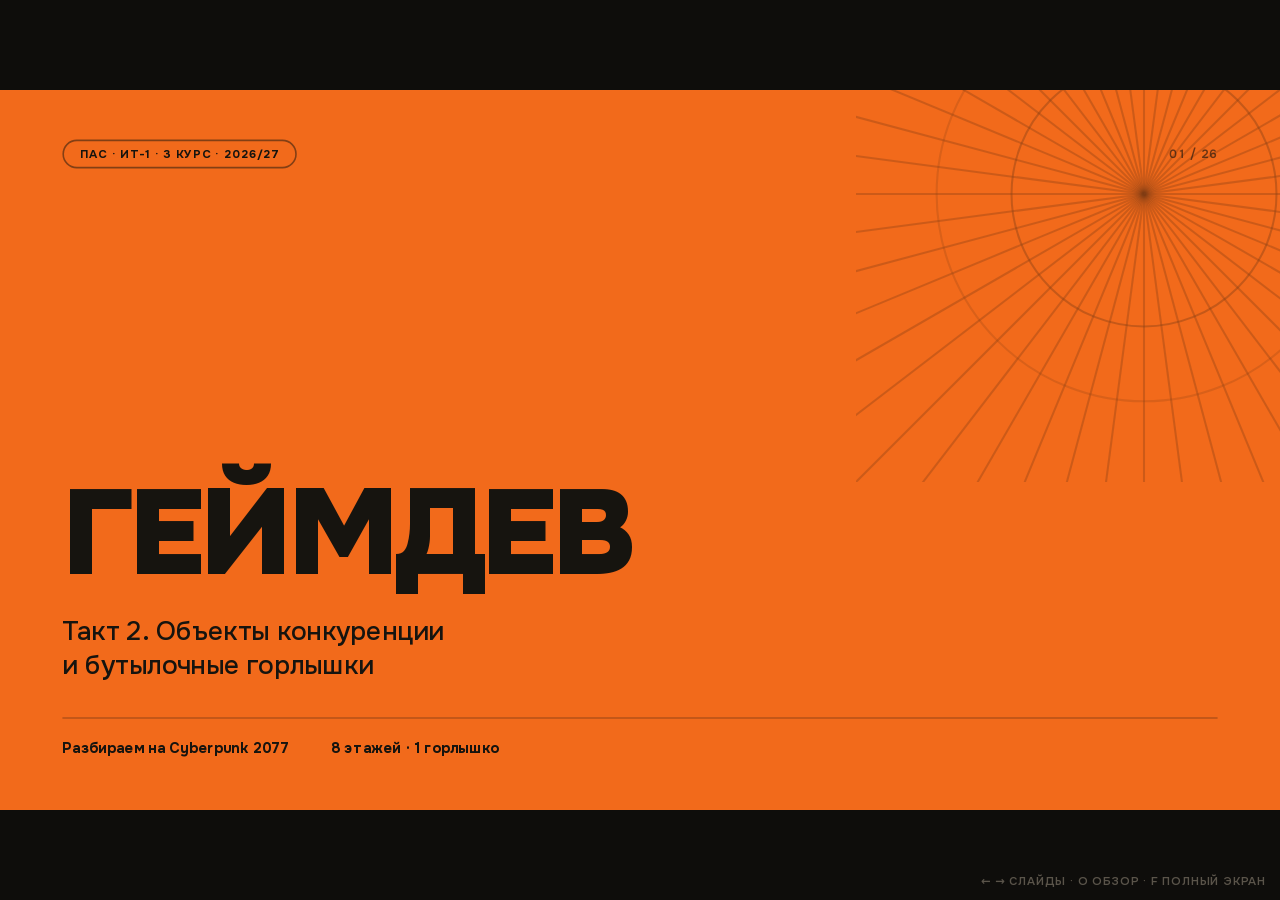
==== commit 44b0b5a3: "Иконки по смыслу, пайплайны вместо карточек, фиксы вёрстки Главное: иконка «gate» была нарисована до" ====
--- a/index.html
+++ b/index.html
@@ -130,6 +130,26 @@
 .wallgrp.hot .cap em{color:var(--ink)}
 .wallgrp .grid{display:grid;gap:9px;flex:1;min-height:0}
 
+/* ============ пайплайн: шаги со стрелками ============ */
+.pipe{display:flex;align-items:stretch;gap:0;flex:1;min-height:0;margin-top:8px}
+/* цепочка без иконок — шаги по контенту и по центру полосы */
+.pipe.compact{align-items:center}
+.pipe .st{flex:1;min-width:0;background:var(--tile);border-radius:16px;padding:24px 22px;
+  display:flex;flex-direction:column}
+.pipe .st.last{background:var(--flame)}
+/* шаг без иконки — контент по центру, иначе низ пустует */
+.pipe .st.mid{justify-content:center;align-self:center}
+.pipe .st.mid h5{margin-top:0}
+.pipe .st .no{font-size:13px;font-weight:800;letter-spacing:.1em;color:var(--flame-ink);margin-bottom:14px}
+.pipe .st.last .no{color:rgba(22,20,15,.7)}
+.pipe .st .ui{width:56px;height:56px;margin-bottom:auto}
+.pipe .st.last .ui{stroke:var(--ink)}
+.pipe .st h5{font-size:20px;font-weight:800;letter-spacing:-.02em;line-height:1.12;margin:16px 0 8px}
+.pipe .st p{font-size:15px;line-height:1.32;color:var(--muted);max-width:none}
+.pipe .st.last p{color:rgba(22,20,15,.78)}
+.pipe .ar{flex:0 0 34px;display:flex;align-items:center;justify-content:center}
+.pipe .ar::after{content:"";width:0;height:0;border:9px solid transparent;border-left:12px solid var(--flame)}
+
 /* ============ платформа против витрины ============ */
 .pvs{background:var(--tile);border-radius:16px;padding:22px 28px;margin-top:18px;
      font-size:21px;line-height:1.4;color:var(--muted)}
@@ -137,12 +157,12 @@
 
 /* ============ смысловые иконки ============ */
 /* иконка — иллюстрация в круглом бейдже, а не буллит */
-.badge{width:176px;height:176px;border-radius:50%;background:var(--paper-2);display:grid;
+.badge{width:150px;height:150px;border-radius:50%;background:var(--paper-2);display:grid;
     place-items:center;flex:none}
 .card.dark .badge{background:rgba(241,236,227,.1)}
 .card.sage .badge{background:rgba(255,255,255,.72)}
 .card.hot .badge{background:rgba(22,20,15,.12)}
-.ui{width:98px;height:98px;flex:none;stroke:var(--flame);stroke-width:1.5;fill:none;
+.ui{width:84px;height:84px;flex:none;stroke:var(--flame);stroke-width:1.5;fill:none;
     stroke-linecap:round;stroke-linejoin:round}
 .card.dark .ui{stroke:var(--flame)}
 .card.hot .ui{stroke:var(--ink)}
@@ -168,6 +188,7 @@
 /* ============ карточки ============ */
 .cards{display:grid;gap:15px}
 .cards > *{min-width:0}
+.card *{min-width:0}
 /* только прямой потомок слайда растёт: вложенные сетки остаются по контенту */
 .s > .cards{flex:1;min-height:0}
 /* карточки не растягиваются на всю высоту: короткий текст в высокой карточке
@@ -180,7 +201,7 @@
 /* якорь карточки (иконка, метка, ряд логотипов) держится сверху, текст уходит вниз —
    карточка заполняет ряд без пустот посередине */
 /* якорь карточки — один блок сверху, текст прижат к низу */
-.card > .anchor{margin-bottom:auto}
+.card > .anchor{margin-bottom:22px}
 .card > .anchor > .kn{margin-bottom:14px}
 .card > .anchor > .logos + .kn,.card > .anchor > .badge + .kn{margin-top:14px;margin-bottom:0}
 .card.mid > .anchor{margin-bottom:22px}
@@ -189,6 +210,8 @@
 .card.mid > .badge,.card.mid > .kn,.card.mid > .logos{margin-bottom:22px}
 .logos{display:flex;gap:18px;flex-wrap:wrap}
 .logos .ic{width:86px!important;height:86px!important}
+.logos.solo{justify-content:flex-start}
+.logos.solo .ic{width:170px!important;height:170px!important}
 .badge .ic{width:104px!important;height:104px!important}
 /* растровые логотипы: высота фиксирована, ширина по пропорции */
 img.ic{width:auto!important;object-fit:contain;display:block}
@@ -207,6 +230,10 @@
 .card.dark .mut{color:rgba(241,236,227,.7)}
 .card.hot{background:var(--flame)}
 .card h4{font-size:30px;font-weight:800;letter-spacing:-.024em;line-height:1.1;margin-bottom:14px}
+/* один ряд — одна высота заголовка, иначе абзацы не выстраиваются по базовой линии */
+.cards.c3 > .card > h4{min-height:2.2em}
+/* блок карточки центрируется целиком: заголовки встают на одну линию */
+.s > .cards.c3 > .card{justify-content:center}
 .card p{font-size:23px;line-height:1.42;color:var(--muted)}
 .card.dark p{color:rgba(241,236,227,.74)}
 .card.hot p{color:rgba(22,20,15,.8)}
@@ -363,11 +390,11 @@
   <div class="maphead"><span></span><span>Уровень</span><span>Объект конкуренции</span><span>Кто стоит</span></div>
   <div class="map"><div class="lvl r" style="--i:3"><span class="no">01</span><span class="nm">Интеллектуальная<br>собственность</span><span class="oj">Право на мир и героев</span><span class="who"><svg class="ic" style="color:#E60012"><use href="#i-nintendo"/></svg><svg class="ic" style="color:#0089CF"><use href="#i-sega"/></svg><svg class="ic" style="color:#DC0D15"><use href="#i-cdprojekt"/></svg><span class="txt"></span></span></div><div class="lvl r" style="--i:4"><span class="no">02</span><span class="nm">Концепт</span><span class="oj">Проработанность идеи: сеттинг, фишка, механика</span><span class="who"><svg class="ic" style="color:#F74843"><use href="#i-valve"/></svg><svg class="ic" style="color:#FCAF17"><use href="#i-rockstargames"/></svg><span class="txt"></span></span></div><div class="lvl r" style="--i:5"><span class="no">03</span><span class="nm">Движки<br>и инструменты</span><span class="oj">Производственный стандарт</span><span class="who"><svg class="ic" style="color:#0E1128"><use href="#i-unrealengine"/></svg><svg class="ic" style="color:#16140F"><use href="#i-unity"/></svg><svg class="ic" style="color:#478CBF"><use href="#i-godotengine"/></svg><svg class="ic" style="color:#76B900"><use href="#i-nvidia"/></svg><span class="txt"></span></span></div><div class="lvl r" style="--i:6"><span class="no">04</span><span class="nm">Компоненты<br>и аутсорс</span><span class="oj">Контракты разработчиков и издателей</span><span class="who"><img class="ic" src="[data-uri]" alt="Virtuos"><img class="ic" src="[data-uri]" alt="Room 8"><img class="ic" src="[data-uri]" alt="Keywords"><img class="ic" src="[data-uri]" alt="JALI"><span class="txt"></span></span></div><div class="lvl r" style="--i:7"><span class="no">05</span><span class="nm">Разработка</span><span class="oj">Почерк студии и уровень проработки</span><span class="who"><svg class="ic" style="color:#DC0D15"><use href="#i-cdprojekt"/></svg><svg class="ic" style="color:#FCAF17"><use href="#i-rockstargames"/></svg><svg class="ic" style="color:#EB0029"><use href="#i-riotgames"/></svg><svg class="ic" style="color:#F74843"><use href="#i-valve"/></svg><span class="txt"></span></span></div><div class="lvl r" style="--i:8"><span class="no">06</span><span class="nm">Издание</span><span class="oj">Права на релиз и продвижение</span><span class="who"><svg class="ic" style="color:#16140F"><use href="#i-sony"/></svg><svg class="ic" style="color:#16140F"><use href="#i-ubisoft"/></svg><svg class="ic" style="color:#16140F"><use href="#i-ea"/></svg><svg class="ic" style="color:#ED1C24"><use href="#i-squareenix"/></svg><span class="txt"></span></span></div><div class="lvl r" style="--i:9"><span class="no">07</span><span class="nm">Игровые<br>платформы</span><span class="oj">Установленная база и эксклюзивы</span><span class="who"><svg class="ic" style="color:#0070D1"><use href="#i-playstation"/></svg><svg class="ic" style="color:#107C10"><use href="#i-xbox"/></svg><svg class="ic" style="color:#E60012"><use href="#i-nintendoswitch"/></svg><svg class="ic" style="color:#16140F"><use href="#i-apple"/></svg><svg class="ic" style="color:#34A853"><use href="#i-android"/></svg><span class="txt"></span></span></div><div class="lvl neck r" style="--i:10"><span class="no">08</span><span class="nm">Витрины<br>и дистрибуция</span><span class="oj">Время игрока и его LTV</span><span class="who"><svg class="ic" style="color:#16140F"><use href="#i-steam"/></svg><svg class="ic" style="color:#0070D1"><use href="#i-playstation"/></svg><svg class="ic" style="color:#107C10"><use href="#i-xbox"/></svg><svg class="ic" style="color:#E60012"><use href="#i-nintendoswitch"/></svg><svg class="ic" style="color:#0D96F6"><use href="#i-appstore"/></svg><svg class="ic" style="color:#01875F"><use href="#i-googleplay"/></svg><span class="txt"></span></span></div></div></section><section class="s" data-t="01 · Интеллектуальная собственность"><div class="top"><span class="pill">Этаж 01 · интеллектуальная собственность</span><span class="cnt"></span></div>
   <h2 class="r" style="--i:0">Интеллектуальная собственность:<br>право на мир и героев</h2>
-  <div class="cards c3 r" style="--i:1"><div class="card tile"><div class="anchor"><div class="logos"><svg class="ic" style="color:#E60012"><use href="#i-nintendo"/></svg></div></div><h4>Если ты не Nintendo —<br>не сделаешь Mario</h4><p>Право исключительное: у одного есть, у остальных нет. Mario 1985 года всё ещё закрывает этаж.</p></div><div class="card tile"><div class="anchor"><div class="badge"><svg class="ui" viewBox="0 0 24 24" aria-hidden="true"><circle cx="8" cy="8" r="4.6"/><path d="M11.3 11.3 L20.5 20.5"/><path d="M17.2 17.2l2.4 2.4"/><path d="M14.4 14.4l2.4 2.4"/></svg></div></div><h4>Барьер не денежный,<br>а юридический</h4><p>Купить нельзя, если владелец не продаёт. Но свою ИС можно создать с нуля — Half-Life, Minecraft — значит, не горлышко.</p></div><div class="card sage"><div class="anchor"><div class="logos"><svg class="ic" style="color:#DC0D15"><use href="#i-cdprojekt"/></svg></div></div><h4>Cyberpunk 2077:<br>права у Пондсмита</h4><p>CD Projekt не придумала Найт-Сити — взяла права на настольную Cyberpunk 2020 у Майка Пондсмита.</p></div></div>
+  <div class="cards c3 r" style="--i:1"><div class="card tile"><div class="anchor"><div class="logos solo"><svg class="ic" style="color:#E60012"><use href="#i-nintendo"/></svg></div></div><h4>Если ты не Nintendo —<br>не сделаешь Mario</h4><p>Право исключительное: у одного есть, у остальных нет. Mario 1985 года всё ещё закрывает этаж.</p></div><div class="card tile"><div class="anchor"><div class="badge"><svg class="ui" viewBox="0 0 24 24" aria-hidden="true"><circle cx="8" cy="8" r="4.6"/><path d="M11.3 11.3 L20.5 20.5"/><path d="M17.2 17.2l2.4 2.4"/><path d="M14.4 14.4l2.4 2.4"/></svg></div></div><h4>Барьер не денежный,<br>а юридический</h4><p>Купить нельзя, если владелец не продаёт. Но свою ИС можно создать с нуля — Half-Life, Minecraft — значит, не горлышко.</p></div><div class="card sage"><div class="anchor"><div class="logos solo"><svg class="ic" style="color:#DC0D15"><use href="#i-cdprojekt"/></svg></div></div><h4>Cyberpunk 2077:<br>права у Пондсмита</h4><p>CD Projekt не придумала Найт-Сити — взяла права на настольную Cyberpunk 2020 у Майка Пондсмита.</p></div></div>
   <p class="note after r" style="--i:2"><b style="color:var(--flame-ink)">На примере Cyberpunk 2077:</b> CD Projekt не придумала Найт-Сити — взяла права на настольную Cyberpunk 2020 у Майка Пондсмита.</p>
 </section><section class="s" data-t="02 · Концепт"><div class="top"><span class="pill">Этаж 02 · концепт</span><span class="cnt"></span></div>
   <h2 class="r" style="--i:0">Концепт:<br>проработанная идея, а не ТЗ</h2>
-  <div class="cards c3 r" style="--i:1"><div class="card tile"><div class="anchor"><div class="badge"><svg class="ui" viewBox="0 0 24 24" aria-hidden="true"><path d="M6 2.5h8l4 4v15H6z"/><path d="M14 2.5v4h4"/><path d="M9 12h6"/><path d="M9 16h6"/></svg></div></div><h4>Что такое концепт</h4><p>Не «хотим RPG про киберпанк» и не ТЗ. Это проработанный замысел: сеттинг, в чём фишка, какая ключевая механика, чем игра отличается от соседей по жанру.</p></div><div class="card sage"><div class="anchor"><div class="badge"><svg class="ui" viewBox="0 0 24 24" aria-hidden="true"><rect x="2.5" y="5" width="9" height="6" rx="1.4"/><rect x="2.5" y="14" width="15" height="6" rx="1.4"/><path d="M21.5 3.5v17"/></svg></div></div><h4>За что конкурируют</h4><p>За то, чей замысел окажется сильнее проработан. Один и тот же жанр — но выигрывает тот, у кого мир, фишка и механика собраны в целое.</p></div><div class="card dark"><div class="anchor"><div class="badge"><svg class="ui" viewBox="0 0 24 24" aria-hidden="true"><path d="M12 3 2.5 8 12 13l9.5-5z"/><path d="M2.5 12.5 12 17.5l9.5-5"/><path d="M2.5 17 12 22l9.5-5"/></svg></div></div><h4>Концепт живёт<br>до производства</h4><p>Он определяет бюджет, сроки и состав команды. Слабый концепт не спасут ни движок, ни подрядчики.</p></div></div>
+  <div class="cards c3 r" style="--i:1"><div class="card tile"><div class="anchor"><div class="badge"><svg class="ui" viewBox="0 0 24 24" aria-hidden="true"><path d="M6 2.5h8l4 4v15H6z"/><path d="M14 2.5v4h4"/><path d="M9 12h6"/><path d="M9 16h6"/></svg></div></div><h4>Что такое концепт</h4><p>Не «хотим RPG про киберпанк» и не ТЗ. Это проработанный замысел: сеттинг, в чём фишка, какая ключевая механика, чем игра отличается от соседей по жанру.</p></div><div class="card sage"><div class="anchor"><div class="badge"><svg class="ui" viewBox="0 0 24 24" aria-hidden="true"><rect x="2.5" y="5" width="9" height="6" rx="1.4"/><rect x="2.5" y="14" width="15" height="6" rx="1.4"/><path d="M21.5 3.5v17"/></svg></div></div><h4>За что конкурируют</h4><p>За то, чей замысел окажется сильнее проработан. Один и тот же жанр — но выигрывает тот, у кого мир, фишка и механика собраны в целое.</p></div><div class="card dark"><div class="anchor"><div class="badge"><svg class="ui" viewBox="0 0 24 24" aria-hidden="true"><circle cx="12" cy="12" r="9"/><path d="M12 7v5l3.5 2"/></svg></div></div><h4>Концепт живёт<br>до производства</h4><p>Он определяет бюджет, сроки и состав команды. Слабый концепт не спасут ни движок, ни подрядчики.</p></div></div>
   <p class="note after r" style="--i:2"><b style="color:var(--flame-ink)">На примере Cyberpunk 2077:</b> концепт вырос из настольной Cyberpunk 2020: готовый сеттинг, лор и правила мира достались CD Projekt вместе с правами.</p>
 </section><section class="s" data-t="03 · Движки и инструменты"><div class="top"><span class="pill">Этаж 03 · движки и инструменты</span><span class="cnt"></span></div>
   <h2 class="r" style="--i:0">Движки и инструменты:<br>производственный стандарт</h2>
@@ -375,11 +402,11 @@
   <p class="note after r" style="--i:2"><b style="color:var(--flame-ink)">На примере Cyberpunk 2077:</b> сделан на своём REDengine; в 2022-м CD Projekt объявила переход на Unreal Engine 5 — свой движок оказался заменяемым.</p>
 </section><section class="s" data-t="04 · Компоненты и аутсорс"><div class="top"><span class="pill">Этаж 04 · компоненты и аутсорс</span><span class="cnt"></span></div>
   <h2 class="r" style="--i:0">Компоненты и аутсорс:<br>контракты разработчиков и издателей</h2>
-  <div class="cards c3 r" style="--i:1"><div class="card tile"><div class="anchor"><div class="logos"><img class="ic" src="[data-uri]" alt="Virtuos"><img class="ic" src="[data-uri]" alt="Room 8"><img class="ic" src="[data-uri]" alt="Keywords"><img class="ic" src="[data-uri]" alt="JALI"><img class="ic" src="[data-uri]" alt="Wolf3D"></div></div><h4>Сотни студий с узким профилем</h4><p>Virtuos и Keywords — производство, Room 8 — арт, JALI — лицевая анимация, Wolf3D — 3D-контент. Каждая конкурирует за свой тип контракта.</p></div><div class="card sage"><div class="anchor"><div class="badge"><svg class="ui" viewBox="0 0 24 24" aria-hidden="true"><rect x="2.5" y="5" width="9" height="6" rx="1.4"/><rect x="2.5" y="14" width="15" height="6" rx="1.4"/><path d="M21.5 3.5v17"/></svg></div></div><h4>Как получают контракт</h4><p>Титры похожих игр, фильтр по профилю, арт-тест, пилот на реальном контенте — и только потом договор. Решает сочетание опыта, срока и цены.</p></div><div class="card dark"><div class="anchor"><div class="logos"><svg class="ic" style="color:#FCAF17"><use href="#i-rockstargames"/></svg></div></div><h4>Контрмодель: Rockstar</h4><p>Свои студии и свой движок. Внешнего арт-аутсорса почти нет — ценой закрытости.</p></div></div>
+  <div class="cards c3 r" style="--i:1"><div class="card tile"><div class="anchor"><div class="logos"><img class="ic" src="[data-uri]" alt="Virtuos"><img class="ic" src="[data-uri]" alt="Room 8"><img class="ic" src="[data-uri]" alt="Keywords"><img class="ic" src="[data-uri]" alt="JALI"><img class="ic" src="[data-uri]" alt="Wolf3D"></div></div><h4>Сотни студий с узким профилем</h4><p>Virtuos и Keywords — производство, Room 8 — арт, JALI — лицевая анимация, Wolf3D — 3D-контент. Каждая конкурирует за свой тип контракта.</p></div><div class="card sage"><div class="anchor"><div class="badge"><svg class="ui" viewBox="0 0 24 24" aria-hidden="true"><rect x="2.5" y="5" width="9" height="6" rx="1.4"/><rect x="2.5" y="14" width="15" height="6" rx="1.4"/><path d="M21.5 3.5v17"/></svg></div></div><h4>Как получают контракт</h4><p>Титры похожих игр, фильтр по профилю, арт-тест, пилот на реальном контенте — и только потом договор. Решает сочетание опыта, срока и цены.</p></div><div class="card dark"><div class="anchor"><div class="logos solo"><svg class="ic" style="color:#FCAF17"><use href="#i-rockstargames"/></svg></div></div><h4>Контрмодель: Rockstar</h4><p>Свои студии и свой движок. Внешнего арт-аутсорса почти нет — ценой закрытости.</p></div></div>
   <p class="note after r" style="--i:2"><b style="color:var(--flame-ink)">На примере Cyberpunk 2077:</b> собран из компонентов внешних команд — механики, лицевая анимация, звук, QA — всё разными студиями.</p>
 </section><section class="s" data-t="05 · Разработка"><div class="top"><span class="pill">Этаж 05 · разработка</span><span class="cnt"></span></div>
   <h2 class="r" style="--i:0">Разработка:<br>почерк студии и уровень проработки</h2>
-  <div class="cards c3 r" style="--i:1"><div class="card tile"><div class="anchor"><div class="logos"><svg class="ic" style="color:#DC0D15"><use href="#i-cdprojekt"/></svg><svg class="ic" style="color:#FCAF17"><use href="#i-rockstargames"/></svg><svg class="ic" style="color:#EB0029"><use href="#i-riotgames"/></svg><svg class="ic" style="color:#F74843"><use href="#i-valve"/></svg></div></div><h4>Что даёт разработчик</h4><p>На выходе — игра с узнаваемым почерком студии: как сделаны детали, насколько плотно проработан мир, чувствуется ли рука автора.</p></div><div class="card sage"><div class="anchor"><div class="badge"><svg class="ui" viewBox="0 0 24 24" aria-hidden="true"><path d="M1.5 12S5.5 5 12 5s10.5 7 10.5 7-4 7-10.5 7S1.5 12 1.5 12z"/><circle cx="12" cy="12" r="3"/></svg></div></div><h4>Один замысел — разная реализация</h4><p>Два одинаковых по жанру проекта расходятся уровнем проработки. Watch Dogs и GTA качественно разные, но ни одна не «уникальнее» другой.</p></div><div class="card dark"><div class="anchor"><div class="badge"><svg class="ui" viewBox="0 0 24 24" aria-hidden="true"><path d="M12 3 2.5 8 12 13l9.5-5z"/><path d="M2.5 12.5 12 17.5l9.5-5"/><path d="M2.5 17 12 22l9.5-5"/></svg></div></div><h4>Самый населённый этаж</h4><p>Тысячи студий, профили пересекаются. Игра переживает смену разработчика — значит, уровень заменяем и горлышком не является.</p></div></div>
+  <div class="cards c3 r" style="--i:1"><div class="card tile"><div class="anchor"><div class="logos"><svg class="ic" style="color:#DC0D15"><use href="#i-cdprojekt"/></svg><svg class="ic" style="color:#FCAF17"><use href="#i-rockstargames"/></svg><svg class="ic" style="color:#EB0029"><use href="#i-riotgames"/></svg><svg class="ic" style="color:#F74843"><use href="#i-valve"/></svg></div></div><h4>Что даёт разработчик</h4><p>На выходе — игра с узнаваемым почерком студии: как сделаны детали, насколько плотно проработан мир, чувствуется ли рука автора.</p></div><div class="card sage"><div class="anchor"><div class="badge"><svg class="ui" viewBox="0 0 24 24" aria-hidden="true"><path d="M4 20l3.2-.7L20 6.5a2.1 2.1 0 0 0-3-3L4.2 16.3z"/><path d="M15.5 5.5l3 3"/><path d="M4 20l.9-4"/></svg></div></div><h4>Один замысел — разная реализация</h4><p>Два одинаковых по жанру проекта расходятся уровнем проработки. Watch Dogs и GTA качественно разные, но ни одна не «уникальнее» другой.</p></div><div class="card dark"><div class="anchor"><div class="badge"><svg class="ui" viewBox="0 0 24 24" aria-hidden="true"><path d="M12 3 2.5 8 12 13l9.5-5z"/><path d="M2.5 12.5 12 17.5l9.5-5"/><path d="M2.5 17 12 22l9.5-5"/></svg></div></div><h4>Самый населённый этаж</h4><p>Тысячи студий, профили пересекаются. Игра переживает смену разработчика — значит, уровень заменяем и горлышком не является.</p></div></div>
   <p class="note after r" style="--i:2"><b style="color:var(--flame-ink)">На примере Cyberpunk 2077:</b> разработчик — CD Projekt RED, около 500 человек в пике производства.</p>
 </section><section class="s" data-t="06 · Издание"><div class="top"><span class="pill">Этаж 06 · издание</span><span class="cnt"></span></div>
   <h2 class="r" style="--i:0">Издание:<br>права на релиз и продвижение</h2>
@@ -387,24 +414,21 @@
   <p class="note after r" style="--i:2"><b style="color:var(--flame-ink)">На примере Cyberpunk 2077:</b> у CD Projekt издатель и разработчик — разные юрлица одной группы.</p>
 </section><section class="s" data-t="07 · Игровые платформы"><div class="top"><span class="pill">Этаж 07 · игровые платформы</span><span class="cnt"></span></div>
   <h2 class="r" style="--i:0">Игровые платформы:<br>установленная база и эксклюзивы</h2>
-  <div class="cards c3 r" style="--i:1"><div class="card tile"><div class="anchor"><div class="logos"><svg class="ic" style="color:#0070D1"><use href="#i-playstation"/></svg><svg class="ic" style="color:#107C10"><use href="#i-xbox"/></svg><svg class="ic" style="color:#E60012"><use href="#i-nintendoswitch"/></svg></div></div><h4>Консоли</h4><p>PlayStation, Xbox, Switch. Закрытые экосистемы: своё железо, своя сертификация, свои эксклюзивы. Конкурируют за проданные приставки.</p></div><div class="card sage"><div class="anchor"><div class="logos"><svg class="ic" style="color:#16140F"><use href="#i-apple"/></svg><svg class="ic" style="color:#34A853"><use href="#i-android"/></svg></div></div><h4>Мобайл</h4><p>iOS и Android. Самая большая установленная база — и своя пара ворот у каждой системы.</p></div><div class="card dark"><div class="anchor"><div class="badge"><svg class="ui" viewBox="0 0 24 24" aria-hidden="true"><path d="M3 21V9l9-6 9 6v12"/><path d="M9 21v-7h6v7"/><path d="M3 21h18"/></svg></div></div><h4>PC — открытая платформа</h4><p>Windows, macOS, Linux. Никто не сертифицирует игру и не владеет входом: собрал билд — запустил. Отсюда и разница с витриной, которая вход контролирует.</p></div></div>
+  <div class="cards c3 r" style="--i:1"><div class="card tile"><div class="anchor"><div class="logos"><svg class="ic" style="color:#0070D1"><use href="#i-playstation"/></svg><svg class="ic" style="color:#107C10"><use href="#i-xbox"/></svg><svg class="ic" style="color:#E60012"><use href="#i-nintendoswitch"/></svg></div></div><h4>Консоли</h4><p>PlayStation, Xbox, Switch. Закрытые экосистемы: своё железо, своя сертификация, свои эксклюзивы. Конкурируют за проданные приставки.</p></div><div class="card sage"><div class="anchor"><div class="logos"><svg class="ic" style="color:#16140F"><use href="#i-apple"/></svg><svg class="ic" style="color:#34A853"><use href="#i-android"/></svg></div></div><h4>Мобайл</h4><p>iOS и Android. Самая большая установленная база — и своя пара ворот у каждой системы.</p></div><div class="card dark"><div class="anchor"><div class="badge"><svg class="ui" viewBox="0 0 24 24" aria-hidden="true"><rect x="4" y="10.5" width="16" height="10.5" rx="2"/><path d="M8 10.5V7a4 4 0 0 1 7.6-1.7"/></svg></div></div><h4>PC — открытая платформа</h4><p>Windows, macOS, Linux. Никто не сертифицирует игру и не владеет входом: собрал билд — запустил. Отсюда и разница с витриной, которая вход контролирует.</p></div></div>
   <p class="note after r" style="--i:2"><b style="color:var(--flame-ink)">На примере Cyberpunk 2077:</b> провал запуска случился на PS4 и Xbox One — старое железо платформы определило судьбу релиза.</p>
 </section><section class="s" data-t="08 · Витрины и дистрибуция"><div class="top"><span class="pill">Этаж 08 · витрины и дистрибуция</span><span class="cnt"></span></div>
   <h2 class="r" style="--i:0">Витрины и дистрибуция:<br>время игрока и его LTV</h2>
-  <div class="cards c3 r" style="--i:1"><div class="card tile"><div class="anchor"><div class="logos"><svg class="ic" style="color:#16140F"><use href="#i-steam"/></svg><svg class="ic" style="color:#0070D1"><use href="#i-playstation"/></svg><svg class="ic" style="color:#0D96F6"><use href="#i-appstore"/></svg></div></div><h4>Что такое витрина</h4><p>Магазин, который владеет аккаунтом игрока, его библиотекой, платежами и рекомендациями. Steam, PlayStation Store, Xbox, eShop, App Store, Google Play.</p></div><div class="card sage"><div class="anchor"><div class="badge"><svg class="ui" viewBox="0 0 24 24" aria-hidden="true"><circle cx="12" cy="12" r="9"/><path d="M12 7v5l3.5 2"/></svg></div></div><h4>За что конкурируют витрины</h4><p>За время игрока и его пожизненную ценность: чем дольше он живёт на витрине, тем больше покупок и комиссии. Плюс за каталог разработчиков — комиссией 30% против 12%.</p></div><div class="card hot"><div class="anchor"><div class="badge"><svg class="ui" viewBox="0 0 24 24" aria-hidden="true"><path d="M3 21V9l9-6 9 6v12"/><path d="M9 21v-7h6v7"/><path d="M3 21h18"/></svg></div></div><h4>Горлышко — на этом этаже</h4><p>Готовая игра не доходит до игрока иначе как через витрину. Почему именно здесь — разберём во втором разделе.</p></div></div>
+  <div class="cards c3 r" style="--i:1"><div class="card tile"><div class="anchor"><div class="logos"><svg class="ic" style="color:#16140F"><use href="#i-steam"/></svg><svg class="ic" style="color:#0070D1"><use href="#i-playstation"/></svg><svg class="ic" style="color:#0D96F6"><use href="#i-appstore"/></svg></div></div><h4>Что такое витрина</h4><p>Магазин, который владеет аккаунтом игрока: библиотекой, платежами, рекомендациями. Steam, PS Store, Xbox, eShop, App Store, Google Play.</p></div><div class="card sage"><div class="anchor"><div class="badge"><svg class="ui" viewBox="0 0 24 24" aria-hidden="true"><circle cx="12" cy="12" r="9"/><path d="M12 7v5l3.5 2"/></svg></div></div><h4>За что конкурируют витрины</h4><p>Чем дольше игрок живёт на витрине, тем больше покупок и комиссии. Плюс за каталог разработчиков — комиссией 30% против 12%.</p></div><div class="card hot"><div class="anchor"><div class="badge"><svg class="ui" viewBox="0 0 24 24" aria-hidden="true"><path d="M2.5 4.5h19l-7.4 8.6V21l-4.2-2.6v-5.3z"/></svg></div></div><h4>Горлышко — на этом этаже</h4><p>Готовая игра не доходит до игрока иначе как через витрину. Почему именно здесь — разберём во втором разделе.</p></div></div>
   <div class="pvs r" style="--i:2">Платформа — это где игра <b>запускается</b>: железо, ОС, API. Витрина — это где её <b>покупают</b>: аккаунт, библиотека, платёж. Xbox — и то и другое сразу, отсюда путаница. Но PC как платформа открыт, а витрина на нём всё равно контролирует вход.</div>
 </section><section class="s" data-t="Цепочка удержания"><div class="top"><span class="pill">Этаж 08 · цепочка удержания</span><span class="cnt"></span></div>
-  <h2 class="r" style="--i:0;margin-bottom:24px">Как время игрока превращается<br>в его пожизненную ценность</h2>
-  <div class="cards r" style="--i:1;grid-template-columns:repeat(6,1fr);gap:12px"><div class="card"><h4 style="font-size:20px">Время<br>на платформе</h4><p style="font-size:16px">ресурс, не объект</p></div><div class="card"><h4 style="font-size:20px">Покупки</h4><p style="font-size:16px">витрина берёт комиссию</p></div><div class="card"><h4 style="font-size:20px">Библиотека</h4><p style="font-size:16px">не переносится</p></div><div class="card"><h4 style="font-size:20px">Друзья<br>и достижения</h4><p style="font-size:16px">живут только здесь</p></div><div class="card"><h4 style="font-size:20px">Издержки<br>переключения</h4><p style="font-size:16px">уйти = бросить всё</p></div><div class="card hot"><h4 style="font-size:20px">LTV игрока</h4><p style="font-size:16px">то, за что и конкурируют</p></div></div>
+  <h2 class="r" style="--i:0;margin-bottom:14px">Как время игрока превращается<br>в его пожизненную ценность</h2>
+  <div class="pipe compact r" style="--i:1"><div class="st mid"><div class="no">01</div><h5>Время<br>на платформе</h5><p>ресурс, не объект</p></div><div class="ar"></div><div class="st mid"><div class="no">02</div><h5>Покупки</h5><p>витрина берёт комиссию</p></div><div class="ar"></div><div class="st mid"><div class="no">03</div><h5>Библиотека</h5><p>не переносится</p></div><div class="ar"></div><div class="st mid"><div class="no">04</div><h5>Друзья<br>и достижения</h5><p>живут только здесь</p></div><div class="ar"></div><div class="st mid"><div class="no">05</div><h5>Издержки<br>переключения</h5><p>уйти = бросить всё</p></div><div class="ar"></div><div class="st mid last"><div class="no">06</div><h5>LTV игрока</h5><p>то, за что и конкурируют</p></div></div>
   <p class="note after r" style="--i:2">Библиотеку нельзя перенести, достижения не переносятся, друзья для онлайна — только через платформу. Каждый год на витрине повышает цену ухода.</p></section><section class="s" data-t="Пайплайн выхода на витрину"><div class="top"><span class="pill">Этаж 08 · зависимость разработчика</span><span class="cnt"></span></div>
-  <h2 class="r" style="--i:0;margin-bottom:22px">Что нужно разработчику,<br>чтобы игра появилась на витрине</h2>
-  <div class="cards r" style="--i:1;grid-template-columns:repeat(5,1fr);gap:13px"><div class="card"><div class="anchor"><div class="kn" style="font-size:24px;color:var(--flame)">1</div></div><h4 style="font-size:21px">Сертификация</h4><p style="font-size:16px">Технические требования каждой платформы. Не прошёл — релиза нет.</p></div><div class="card"><div class="anchor"><div class="kn" style="font-size:24px;color:var(--flame)">2</div></div><h4 style="font-size:21px">Комиссия</h4><p style="font-size:16px">Steam 30%. Epic 12%. App Store и Google Play 30%, по 15% для малых разработчиков. Консоли около 30%, точные условия под NDA.</p></div><div class="card"><div class="anchor"><div class="kn" style="font-size:24px;color:var(--flame)">3</div></div><h4 style="font-size:21px">Отдельный билд</h4><p style="font-size:16px">Своя сборка под каждую платформу. Порт — отдельный бюджет и сроки.</p></div><div class="card"><div class="anchor"><div class="kn" style="font-size:24px;color:var(--flame)">4</div></div><h4 style="font-size:21px">Возрастной рейтинг</h4><p style="font-size:16px">ESRB в США, PEGI в Европе, USK в Германии — независимые организации, которые присваивают игре возрастную категорию. Без рейтинга консольные витрины игру не берут.</p></div><div class="card"><div class="anchor"><div class="kn" style="font-size:24px;color:var(--flame)">5</div></div><h4 style="font-size:21px">Правила контента</h4><p style="font-size:16px">Модерация витрины и требования к раскрытию, в том числе ИИ-контента. Отказ — релиза нет.</p></div></div>
-  <p class="note after r" style="--i:2">Каждый шаг — отдельные ворота со своей ценой, и условия диктует витрина. Быть на всех витринах дорого — это и работает на тезис о горлышке.<br><b style="color:var(--flame-ink)">Роялти Unreal — 5% после $1 млн, но 0% при продаже в Epic Games Store: витрина Epic субсидируется движком Epic.</b></p></section><section class="s dark" data-t="Измеримость объекта"><div class="top"><span class="pill">Этаж 08 · чем измеряем объект</span><span class="cnt"></span></div>
-  <h2 class="r" style="--i:0">Если объект нельзя измерить —<br>мы его не называем</h2>
-  <div class="figs r" style="--i:1;margin-top:34px"><div class="fig"><div class="n">147 млн</div><div class="l">ежемесячных активных игроков Steam</div></div><div class="fig"><div class="n">42 млн</div><div class="l">рекордный одновременный онлайн Steam</div></div><div class="fig"><div class="n">295 млн</div><div class="l">аккаунтов в Epic Games Store при доле 8–10%</div></div></div>
-  <div class="cards c2 r" style="--i:2;margin-top:36px"><div class="card dark mid"><h4>Что измеряем</h4><p>Аудиторию — MAU и одновременный онлайн. Удержание — размер библиотек и вишлистов. Деньги — выручку витрины и среднюю трату на аккаунт.</p></div><div class="card dark mid"><h4>Чего пока нет</h4><p>Публичных данных по размеру библиотек и вишлистов. Пока не измерили — не заявляем как объект. Это открытая задача, а не готовый вывод.</p></div></div></section><section class="s" data-t="Позиция на одном этаже — рычаг на другом"><div class="top"><span class="pill">Кто стоит на нескольких этажах</span><span class="cnt"></span></div>
+  <h2 class="r" style="--i:0;margin-bottom:14px">Что нужно разработчику,<br>чтобы игра появилась на витрине</h2>
+  <div class="pipe r" style="--i:1"><div class="st"><div class="no">ШАГ 1</div><div class="badge"><svg class="ui" viewBox="0 0 24 24" aria-hidden="true"><path d="M12 2.5 4 6v6c0 5 3.4 8.4 8 9.5 4.6-1.1 8-4.5 8-9.5V6z"/><path d="M9 12l2 2 4-4"/></svg></div><h5>Сертификация</h5><p>Технические требования каждой платформы. Не прошёл — релиза нет.</p></div><div class="ar"></div><div class="st"><div class="no">ШАГ 2</div><div class="badge"><svg class="ui" viewBox="0 0 24 24" aria-hidden="true"><path d="M19.5 4.5 4.5 19.5"/><circle cx="7.8" cy="7.8" r="2.9"/><circle cx="16.2" cy="16.2" r="2.9"/></svg></div><h5>Комиссия</h5><p>Steam 30%. Epic 12%. App Store и Google Play 30%, по 15% для малых разработчиков. Консоли около 30%, точные условия под NDA.</p></div><div class="ar"></div><div class="st"><div class="no">ШАГ 3</div><div class="badge"><svg class="ui" viewBox="0 0 24 24" aria-hidden="true"><path d="M12 3 2.5 8 12 13l9.5-5z"/><path d="M2.5 12.5 12 17.5l9.5-5"/><path d="M2.5 17 12 22l9.5-5"/></svg></div><h5>Отдельный билд</h5><p>Своя сборка под каждую платформу. Порт — отдельный бюджет и сроки.</p></div><div class="ar"></div><div class="st"><div class="no">ШАГ 4</div><div class="badge"><svg class="ui" viewBox="0 0 24 24" aria-hidden="true"><path d="M6 2.5h8l4 4v15H6z"/><path d="M14 2.5v4h4"/><path d="M9 12h6"/><path d="M9 16h6"/></svg></div><h5>Возрастной рейтинг</h5><p>ESRB в США, PEGI в Европе, USK в Германии — независимые организации, которые присваивают игре возрастную категорию. Без рейтинга консольные витрины игру не берут.</p></div><div class="ar"></div><div class="st"><div class="no">ШАГ 5</div><div class="badge"><svg class="ui" viewBox="0 0 24 24" aria-hidden="true"><circle cx="12" cy="12" r="9"/><path d="M5.6 5.6l12.8 12.8"/></svg></div><h5>Правила контента</h5><p>Модерация витрины и требования к раскрытию, в том числе ИИ-контента. Отказ — релиза нет.</p></div></div>
+  <p class="note after r" style="--i:2">Каждый шаг — отдельные ворота со своей ценой, и условия диктует витрина. Быть на всех витринах дорого — это и работает на тезис о горлышке. <b style="color:var(--flame-ink)">Роялти Unreal — 5% после $1 млн, но 0% при продаже в Epic Games Store: витрина Epic субсидируется движком Epic.</b></p></section><section class="s" data-t="Позиция на одном этаже — рычаг на другом"><div class="top"><span class="pill">Кто стоит на нескольких этажах</span><span class="cnt"></span></div>
   <h2 class="r" style="--i:0;margin-bottom:20px">Позиция на одном этаже —<br>рычаг на другом</h2>
-  <div class="cards c2 r" style="--i:1;flex:0 0 auto"><div class="card"><div class="anchor"><div class="kn">Valve</div></div><div style="display:grid;grid-template-columns:repeat(3,1fr);gap:14px"><div style="background:var(--paper-2);border-radius:12px;padding:14px 12px;text-align:center"><div style="font-size:12px;font-weight:700;letter-spacing:.06em;color:var(--muted);text-transform:uppercase;margin-bottom:10px">03 · Движок</div><div style="display:flex;justify-content:center;margin-bottom:10px"><svg class="ic" style="color:#F74843"><use href="#i-valve"/></svg></div><div style="font-size:14px;font-weight:700;line-height:1.2">Source</div></div><div style="background:var(--paper-2);border-radius:12px;padding:14px 12px;text-align:center"><div style="font-size:12px;font-weight:700;letter-spacing:.06em;color:var(--muted);text-transform:uppercase;margin-bottom:10px">05 · Разработка</div><div style="display:flex;justify-content:center;margin-bottom:10px"><svg class="ic" style="color:#F74843"><use href="#i-valve"/></svg></div><div style="font-size:14px;font-weight:700;line-height:1.2">Half-Life, CS, Dota</div></div><div style="background:var(--paper-2);border-radius:12px;padding:14px 12px;text-align:center"><div style="font-size:12px;font-weight:700;letter-spacing:.06em;color:var(--muted);text-transform:uppercase;margin-bottom:10px">08 · Витрина</div><div style="display:flex;justify-content:center;margin-bottom:10px"><svg class="ic" style="color:#16140F"><use href="#i-steam"/></svg></div><div style="font-size:14px;font-weight:700;line-height:1.2">Steam — 75% PC</div></div></div></div><div class="card"><div class="anchor"><div class="kn">Epic Games</div></div><div style="display:grid;grid-template-columns:repeat(3,1fr);gap:14px"><div style="background:var(--paper-2);border-radius:12px;padding:14px 12px;text-align:center"><div style="font-size:12px;font-weight:700;letter-spacing:.06em;color:var(--muted);text-transform:uppercase;margin-bottom:10px">03 · Движок</div><div style="display:flex;justify-content:center;margin-bottom:10px"><svg class="ic" style="color:#0E1128"><use href="#i-unrealengine"/></svg></div><div style="font-size:14px;font-weight:700;line-height:1.2">Unreal — 42% студий</div></div><div style="background:var(--paper-2);border-radius:12px;padding:14px 12px;text-align:center"><div style="font-size:12px;font-weight:700;letter-spacing:.06em;color:var(--muted);text-transform:uppercase;margin-bottom:10px">05 · Разработка</div><div style="display:flex;justify-content:center;margin-bottom:10px"><svg class="ic" style="color:#313131"><use href="#i-epicgames"/></svg></div><div style="font-size:14px;font-weight:700;line-height:1.2">Fortnite</div></div><div style="background:var(--paper-2);border-radius:12px;padding:14px 12px;text-align:center"><div style="font-size:12px;font-weight:700;letter-spacing:.06em;color:var(--muted);text-transform:uppercase;margin-bottom:10px">08 · Витрина</div><div style="display:flex;justify-content:center;margin-bottom:10px"><svg class="ic" style="color:#313131"><use href="#i-epicgames"/></svg></div><div style="font-size:14px;font-weight:700;line-height:1.2">EGS — 8–10%</div></div></div></div></div>
+  <div class="cards c2 r" style="--i:1;flex:0 0 auto"><div class="card"><div class="anchor"><div class="kn">Valve</div></div><div style="display:grid;grid-template-columns:repeat(3,minmax(0,1fr));gap:12px"><div style="background:var(--paper-2);border-radius:12px;padding:14px 12px;text-align:center"><div style="font-size:12px;font-weight:700;letter-spacing:.06em;color:var(--muted);text-transform:uppercase;margin-bottom:10px">03 · Движок</div><div style="display:flex;justify-content:center;margin-bottom:10px"><svg class="ic" style="color:#F74843"><use href="#i-valve"/></svg></div><div style="font-size:13px;font-weight:700;line-height:1.2">Source</div></div><div style="background:var(--paper-2);border-radius:12px;padding:14px 12px;text-align:center"><div style="font-size:12px;font-weight:700;letter-spacing:.06em;color:var(--muted);text-transform:uppercase;margin-bottom:10px">05 · Разработка</div><div style="display:flex;justify-content:center;margin-bottom:10px"><svg class="ic" style="color:#F74843"><use href="#i-valve"/></svg></div><div style="font-size:13px;font-weight:700;line-height:1.2">Half-Life, CS, Dota</div></div><div style="background:var(--paper-2);border-radius:12px;padding:14px 12px;text-align:center"><div style="font-size:12px;font-weight:700;letter-spacing:.06em;color:var(--muted);text-transform:uppercase;margin-bottom:10px">08 · Витрина</div><div style="display:flex;justify-content:center;margin-bottom:10px"><svg class="ic" style="color:#16140F"><use href="#i-steam"/></svg></div><div style="font-size:13px;font-weight:700;line-height:1.2">Steam — 75% PC</div></div></div></div><div class="card"><div class="anchor"><div class="kn">Epic Games</div></div><div style="display:grid;grid-template-columns:repeat(3,minmax(0,1fr));gap:12px"><div style="background:var(--paper-2);border-radius:12px;padding:14px 12px;text-align:center"><div style="font-size:12px;font-weight:700;letter-spacing:.06em;color:var(--muted);text-transform:uppercase;margin-bottom:10px">03 · Движок</div><div style="display:flex;justify-content:center;margin-bottom:10px"><svg class="ic" style="color:#0E1128"><use href="#i-unrealengine"/></svg></div><div style="font-size:13px;font-weight:700;line-height:1.2">Unreal — 42% студий</div></div><div style="background:var(--paper-2);border-radius:12px;padding:14px 12px;text-align:center"><div style="font-size:12px;font-weight:700;letter-spacing:.06em;color:var(--muted);text-transform:uppercase;margin-bottom:10px">05 · Разработка</div><div style="display:flex;justify-content:center;margin-bottom:10px"><svg class="ic" style="color:#313131"><use href="#i-epicgames"/></svg></div><div style="font-size:13px;font-weight:700;line-height:1.2">Fortnite</div></div><div style="background:var(--paper-2);border-radius:12px;padding:14px 12px;text-align:center"><div style="font-size:12px;font-weight:700;letter-spacing:.06em;color:var(--muted);text-transform:uppercase;margin-bottom:10px">08 · Витрина</div><div style="display:flex;justify-content:center;margin-bottom:10px"><svg class="ic" style="color:#313131"><use href="#i-epicgames"/></svg></div><div style="font-size:13px;font-weight:700;line-height:1.2">EGS — 8–10%</div></div></div></div></div>
   <p class="note after r" style="--i:2">Доля витрины у Epic — 8–10%, но 42% студий делают игры на его движке. Сила на этаже 03 финансирует борьбу на этаже 08: эксклюзивы, раздачи, комиссия 12%, 0% роялти в своём магазине. Valorant сделан Riot на Unreal — Epic получает роялти с чужого хита. Доля на одном этаже — не мера силы компании.</p>
   <p class="note r" style="--i:3;margin-top:10px">Отсюда вопрос к проверке: возможно, магазин нужен Epic не ради выручки, а ради доверия разработчиков к экосистеме Unreal.</p></section><section class="s" data-t="Соседние этажи не совпадают"><div class="top"><span class="pill">Проверка · объекты различаются</span><span class="cnt"></span></div>
   <h2 class="r" style="--i:0;margin-bottom:18px">Объекты соседних этажей<br>не совпадают</h2>
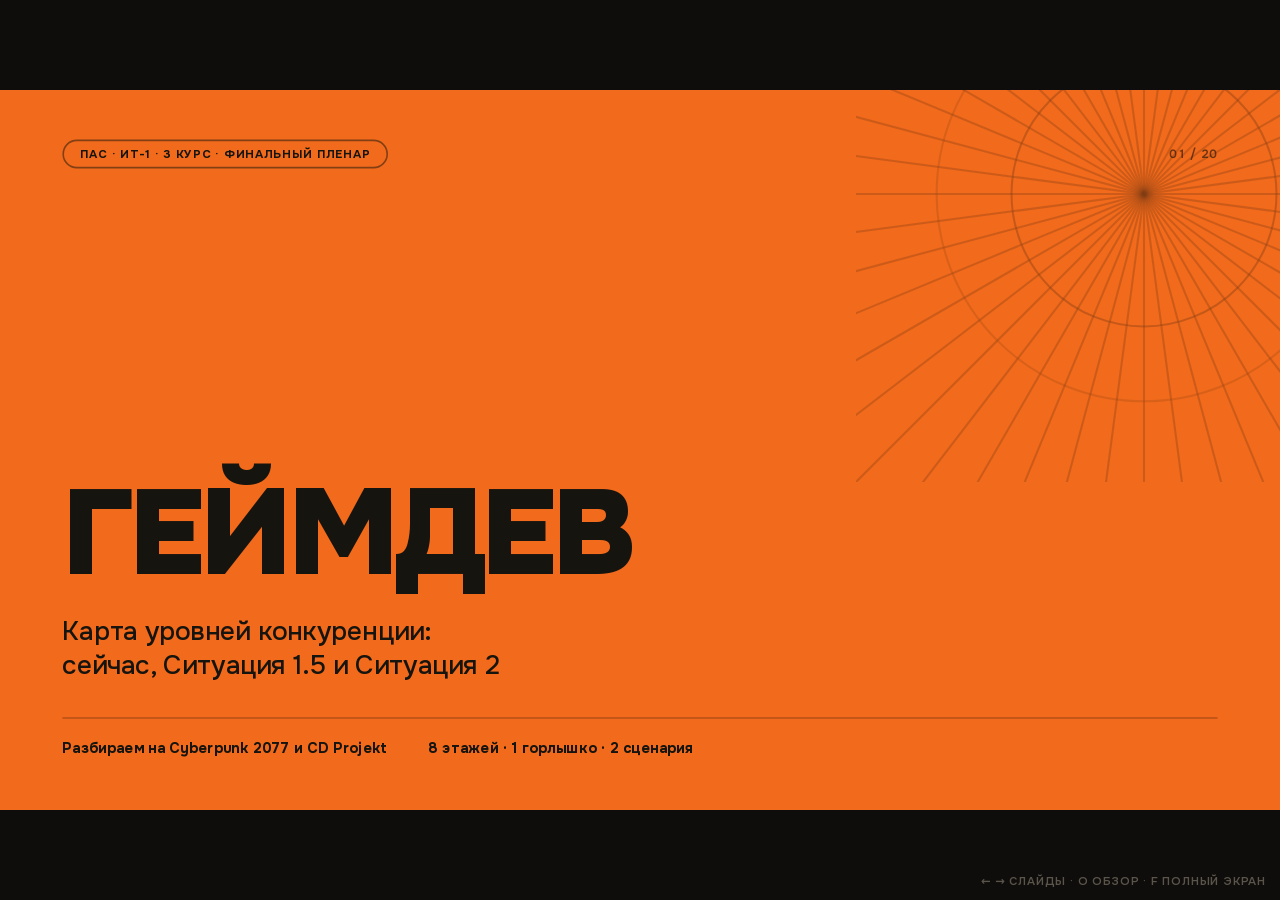
==== commit 39e9415b: "Финальный пленар: структура из семи блоков, Ситуации 1.5 и 2, механизм, место силы По правкам команд" ====
--- a/index.html
+++ b/index.html
@@ -114,6 +114,21 @@
 .ic{fill:currentColor}
 .lvl.neck .who .ic{color:var(--paper)!important}
 
+/* ============ состояния строк карты: 1.5 и 2 ============ */
+.lvl{position:relative}
+.lvl .tag{display:inline-block;margin-left:12px;padding:3px 10px;border-radius:999px;font-size:12.5px;
+  font-weight:700;letter-spacing:.03em;vertical-align:middle;white-space:nowrap}
+.lvl.grow{box-shadow:inset 4px 0 0 var(--flame)}
+.lvl.grow .tag{background:#F9DFCB;color:var(--flame-ink)}
+.lvl.shrink{opacity:.62;background:var(--paper-2)}
+.lvl.shrink .nm{text-decoration:line-through;text-decoration-thickness:2px;text-decoration-color:var(--flame)}
+.lvl.shrink .tag{background:var(--hair);color:var(--ink)}
+.lvl.merged{box-shadow:inset 4px 0 0 var(--ink);background:#FBF9F4}
+.lvl.merged .tag{background:var(--ink);color:var(--paper)}
+.lvl.neck .tag{background:rgba(242,106,27,.22);color:#FF9A52}
+.maplegend{display:flex;gap:26px;flex:none;margin-bottom:10px;font-size:13px;color:var(--muted)}
+.maplegend i{display:inline-block;width:14px;height:14px;border-radius:4px;vertical-align:-2px;margin-right:7px}
+
 /* ============ плитки логотипов ============ */
 .wall{display:grid;gap:11px;flex:1;min-height:0}
 .tile{background:var(--tile);border-radius:13px;display:flex;flex-direction:column;
@@ -142,8 +157,10 @@
 .pipe .st.mid h5{margin-top:0}
 .pipe .st .no{font-size:13px;font-weight:800;letter-spacing:.1em;color:var(--flame-ink);margin-bottom:14px}
 .pipe .st.last .no{color:rgba(22,20,15,.7)}
-.pipe .st .ui{width:56px;height:56px;margin-bottom:auto}
+.pipe .st .badge{width:96px;height:96px;margin-bottom:auto;flex:none}
+.pipe .st .ui{width:52px;height:52px}
 .pipe .st.last .ui{stroke:var(--ink)}
+.pipe .st .badge + h5{margin-top:16px}
 .pipe .st h5{font-size:20px;font-weight:800;letter-spacing:-.02em;line-height:1.12;margin:16px 0 8px}
 .pipe .st p{font-size:15px;line-height:1.32;color:var(--muted);max-width:none}
 .pipe .st.last p{color:rgba(22,20,15,.78)}
@@ -194,8 +211,11 @@
 /* карточки не растягиваются на всю высоту: короткий текст в высокой карточке
    оставлял пустоты сверху и снизу. Ряд карточек центрируется в кадре целиком */
 .s > .cards{align-items:stretch;grid-auto-rows:minmax(0,1fr)}
-.col{display:flex;flex-direction:column;gap:16px;min-height:0}
-.col > .card{flex:1;min-height:0;justify-content:center;padding:22px 28px}
+.col{display:flex;flex-direction:column;gap:14px;min-height:0;justify-content:center}
+/* карточки колонки по контенту, центрируется вся колонка — иначе текст режется */
+.col > .card{flex:0 0 auto;justify-content:flex-start;padding:20px 26px}
+.col > .card > .anchor{margin-bottom:10px}
+.col > .card > h4{margin-bottom:8px}
 .col > .card > .kn{margin-bottom:10px}
 .s > .cards > .card{min-height:0}
 /* якорь карточки (иконка, метка, ряд логотипов) держится сверху, текст уходит вниз —
@@ -297,16 +317,16 @@
 .fn .out{margin-top:20px;font-size:15px;font-weight:800;letter-spacing:.06em}
 
 /* ============ источники ============ */
-.srcwrap{flex:1;min-height:0;background:var(--tile);border-radius:16px;padding:6px 28px 10px;overflow:hidden}
-.src{width:100%;border-collapse:collapse;font-size:17.5px;line-height:1.3}
-.src th{text-align:left;font-size:13px;font-weight:700;letter-spacing:.09em;text-transform:uppercase;
-  color:var(--muted);padding:14px 14px 10px 0;border-bottom:2px solid var(--hair)}
-.src td{padding:10px 14px 10px 0;border-bottom:1px solid var(--hair);vertical-align:top}
-.src tr:last-child td{border-bottom:none}
-.src td.c1{font-weight:600;color:var(--ink);width:46%}
-.src td.c2{color:var(--muted);width:15%;white-space:nowrap}
-.src td.c3 a{color:var(--flame-ink);font-weight:600;text-decoration:underline;text-underline-offset:3px;text-decoration-thickness:1.5px}
-.src td.c3 .x{color:var(--muted);font-size:15px}
+.srcgrid{flex:1;min-height:0;display:grid;grid-template-columns:1fr 1fr;gap:0 22px;align-content:start}
+.srcgrid .hd{font-size:11.5px;font-weight:700;letter-spacing:.09em;text-transform:uppercase;
+  color:var(--muted);padding:0 0 7px;border-bottom:2px solid var(--hair)}
+.srow{display:grid;grid-template-columns:1fr auto;gap:2px 14px;padding:7px 0;
+  border-bottom:1px solid var(--hair);align-items:baseline}
+.srow:last-child{border-bottom:none}
+.srow .num{font-size:14px;font-weight:600;line-height:1.25;color:var(--ink)}
+.srow .lnk{font-size:13px;font-weight:700;color:var(--flame-ink);text-decoration:underline;
+  text-underline-offset:2px;white-space:nowrap}
+.srow .whr{grid-column:1/-1;font-size:12px;color:var(--muted);line-height:1.2}
 
 /* ============ глоссарий ============ */
 .gl{flex:1;display:grid;grid-template-columns:1fr 1fr;gap:11px;min-height:0}
@@ -372,100 +392,64 @@
 <body>
 
 <div id="stage">
-  <div id="deck"><svg id="sprite" aria-hidden="true" style="position:absolute;width:0;height:0;overflow:hidden"><defs><symbol id="i-unity" viewBox="0 0 24 24"><path d="m12.9288 4.2939 3.7997 2.1929c.1366.077.1415.2905 0 .3675l-4.515 2.6076a.4192.4192 0 0 1-.4246 0L7.274 6.8543c-.139-.0745-.1415-.293 0-.3675l3.7972-2.193V0L1.3758 5.5977V16.793l3.7177-2.1456v-4.3858c-.0025-.1565.1813-.2682.318-.1838l4.5148 2.6076a.4252.4252 0 0 1 .2136.3676v5.2127c.0025.1565-.1813.2682-.3179.1838l-3.7996-2.1929-3.7178 2.1457L12 24l9.6954-5.5977-3.7178-2.1457-3.7996 2.1929c-.1341.082-.3229-.0248-.3179-.1838V13.053c0-.1565.087-.2956.2136-.3676l4.5149-2.6076c.134-.082.3228.0224.3179.1838v4.3858l3.7177 2.1456V5.5977L12.9288 0Z"/></symbol><symbol id="i-unrealengine" viewBox="0 0 24 24"><path d="M12 0a12 12 0 1012 12A12 12 0 0012 0zm0 23.52A11.52 11.52 0 1123.52 12 11.52 11.52 0 0112 23.52zm7.13-9.791c-.206.997-1.126 3.557-4.06 4.942l-1.179-1.325-1.988 2a7.338 7.338 0 01-5.804-2.978 2.859 2.859 0 00.65.123c.326.006.678-.114.678-.66v-5.394a.89.89 0 00-1.116-.89c-.92.212-1.656 2.509-1.656 2.509a7.304 7.304 0 012.528-5.597 7.408 7.408 0 013.73-1.721c-1.006.573-1.57 1.507-1.57 2.29 0 1.262.76 1.109.984.923v7.28a1.157 1.157 0 00.148.256 1.075 1.075 0 00.88.445c.76 0 1.747-.868 1.747-.868V9.172c0-.6-.452-1.324-.905-1.572 0 0 .838-.149 1.484.346a5.537 5.537 0 01.387-.425c1.508-1.48 2.929-1.902 4.112-2.112 0 0-2.151 1.69-2.151 3.96 0 1.687.043 5.801.043 5.801.799.771 1.986-.342 3.059-1.441Z"/></symbol><symbol id="i-godotengine" viewBox="0 0 24 24"><path d="M9.5598.683c-1.096.244-2.1812.5831-3.1983 1.0951.023.8981.081 1.7582.199 2.6323-.395.253-.81.47-1.178.766-.375.288-.7581.564-1.0971.9011-.6781-.448-1.3962-.869-2.1352-1.2411C1.3532 5.6934.608 6.6186 0 7.6546c.458.7411.936 1.4352 1.4521 2.0942h.014v6.3565c.012 0 .023 0 .035.003l3.8963.376c.204.02.364.184.378.3891l.12 1.7201 3.3994.242.234-1.587c.03-.206.207-.358.415-.358h4.1114c.208 0 .385.152.415.358l.234 1.587 3.3993-.242.12-1.72a.4196.4196 0 01.378-.3891l3.8954-.376c.012 0 .023-.003.035-.003v-.5071h.002V9.7498h.014c.516-.659.994-1.3531 1.4521-2.0942-.608-1.036-1.3541-1.9611-2.1512-2.8192-.739.372-1.4571.793-2.1352 1.2411-.339-.337-.721-.613-1.096-.901-.369-.296-.7841-.5131-1.1781-.7661.117-.8741.175-1.7342.199-2.6323-1.0171-.512-2.1012-.851-3.1983-1.095-.438.736-.838 1.533-1.1871 2.3121-.414-.069-.829-.094-1.2461-.099h-.016c-.417.005-.832.03-1.2461.099-.349-.779-.749-1.576-1.1881-2.3121l.001-.001zM6.4765 9.9889c1.2971 0 2.3492 1.0511 2.3492 2.3482s-1.052 2.3482-2.3492 2.3482c-1.296 0-2.3482-1.051-2.3482-2.3482 0-1.297 1.0511-2.3482 2.3482-2.3482zm11.049 0c1.296 0 2.3482 1.0511 2.3482 2.3482s-1.0511 2.3482-2.3482 2.3482-2.3492-1.051-2.3492-2.3482c0-1.297 1.051-2.3482 2.3492-2.3482zm-10.824.9301c-.861 0-1.559.698-1.559 1.5591s.698 1.5582 1.559 1.5582c.8611 0 1.5592-.698 1.5592-1.5582 0-.86-.697-1.559-1.5591-1.559zm10.598 0c-.8611 0-1.5582.698-1.5582 1.5591s.697 1.5582 1.5581 1.5582c.8611 0 1.5592-.698 1.5592-1.5582 0-.86-.697-1.559-1.5592-1.559zm-5.2985.453c.417 0 .757.308.757.6871v2.1622c0 .379-.339.687-.757.687s-.756-.308-.756-.687V12.059c0-.379.339-.687.756-.687zM1.4601 16.9464c.002.377.006.789.006.871 0 3.7014 4.6944 5.4795 10.5269 5.5005h.014c5.8325-.02 10.5259-1.7991 10.5259-5.5004 0-.084.005-.495.007-.871l-3.5023.338-.121 1.729a.421.421 0 01-.389.3901l-4.1814.296a.4203.4203 0 01-.415-.358l-.238-1.6141h-3.3863l-.238 1.6141a.4192.4192 0 01-.4451.357l-4.1513-.296c-.208-.015-.375-.181-.389-.389l-.12-1.7292-3.5044-.337z"/></symbol><symbol id="i-steam" viewBox="0 0 24 24"><path d="M11.979 0C5.678 0 .511 4.86.022 11.037l6.432 2.658c.545-.371 1.203-.59 1.912-.59.063 0 .125.004.188.006l2.861-4.142V8.91c0-2.495 2.028-4.524 4.524-4.524 2.494 0 4.524 2.031 4.524 4.527s-2.03 4.525-4.524 4.525h-.105l-4.076 2.911c0 .052.004.105.004.159 0 1.875-1.515 3.396-3.39 3.396-1.635 0-3.016-1.173-3.331-2.727L.436 15.27C1.862 20.307 6.486 24 11.979 24c6.627 0 11.999-5.373 11.999-12S18.605 0 11.979 0zM7.54 18.21l-1.473-.61c.262.543.714.999 1.314 1.25 1.297.539 2.793-.076 3.332-1.375.263-.63.264-1.319.005-1.949s-.75-1.121-1.377-1.383c-.624-.26-1.29-.249-1.878-.03l1.523.63c.956.4 1.409 1.5 1.009 2.455-.397.957-1.497 1.41-2.454 1.012H7.54zm11.415-9.303c0-1.662-1.353-3.015-3.015-3.015-1.665 0-3.015 1.353-3.015 3.015 0 1.665 1.35 3.015 3.015 3.015 1.663 0 3.015-1.35 3.015-3.015zm-5.273-.005c0-1.252 1.013-2.266 2.265-2.266 1.249 0 2.266 1.014 2.266 2.266 0 1.251-1.017 2.265-2.266 2.265-1.253 0-2.265-1.014-2.265-2.265z"/></symbol><symbol id="i-epicgames" viewBox="0 0 24 24"><path d="M3.537 0C2.165 0 1.66.506 1.66 1.879V18.44a4.262 4.262 0 00.02.433c.031.3.037.59.316.92.027.033.311.245.311.245.153.075.258.13.43.2l8.335 3.491c.433.199.614.276.928.27h.002c.314.006.495-.071.928-.27l8.335-3.492c.172-.07.277-.124.43-.2 0 0 .284-.211.311-.243.28-.33.285-.621.316-.92a4.261 4.261 0 00.02-.434V1.879c0-1.373-.506-1.88-1.878-1.88zm13.366 3.11h.68c1.138 0 1.688.553 1.688 1.696v1.88h-1.374v-1.8c0-.369-.17-.54-.523-.54h-.235c-.367 0-.537.17-.537.539v5.81c0 .369.17.54.537.54h.262c.353 0 .523-.171.523-.54V8.619h1.373v2.143c0 1.144-.562 1.71-1.7 1.71h-.694c-1.138 0-1.7-.566-1.7-1.71V4.82c0-1.144.562-1.709 1.7-1.709zm-12.186.08h3.114v1.274H6.117v2.603h1.648v1.275H6.117v2.774h1.74v1.275h-3.14zm3.816 0h2.198c1.138 0 1.7.564 1.7 1.708v2.445c0 1.144-.562 1.71-1.7 1.71h-.799v3.338h-1.4zm4.53 0h1.4v9.201h-1.4zm-3.13 1.235v3.392h.575c.354 0 .523-.171.523-.54V4.965c0-.368-.17-.54-.523-.54zm-3.74 10.147a1.708 1.708 0 01.591.108 1.745 1.745 0 01.49.299l-.452.546a1.247 1.247 0 00-.308-.195.91.91 0 00-.363-.068.658.658 0 00-.28.06.703.703 0 00-.224.163.783.783 0 00-.151.243.799.799 0 00-.056.299v.008a.852.852 0 00.056.31.7.7 0 00.157.245.736.736 0 00.238.16.774.774 0 00.303.058.79.79 0 00.445-.116v-.339h-.548v-.565H7.37v1.255a2.019 2.019 0 01-.524.307 1.789 1.789 0 01-.683.123 1.642 1.642 0 01-.602-.107 1.46 1.46 0 01-.478-.3 1.371 1.371 0 01-.318-.455 1.438 1.438 0 01-.115-.58v-.008a1.426 1.426 0 01.113-.57 1.449 1.449 0 01.312-.46 1.418 1.418 0 01.474-.309 1.58 1.58 0 01.598-.111 1.708 1.708 0 01.045 0zm11.963.008a2.006 2.006 0 01.612.094 1.61 1.61 0 01.507.277l-.386.546a1.562 1.562 0 00-.39-.205 1.178 1.178 0 00-.388-.07.347.347 0 00-.208.052.154.154 0 00-.07.127v.008a.158.158 0 00.022.084.198.198 0 00.076.066.831.831 0 00.147.06c.062.02.14.04.236.061a3.389 3.389 0 01.43.122 1.292 1.292 0 01.328.17.678.678 0 01.207.24.739.739 0 01.071.337v.008a.865.865 0 01-.081.382.82.82 0 01-.229.285 1.032 1.032 0 01-.353.18 1.606 1.606 0 01-.46.061 2.16 2.16 0 01-.71-.116 1.718 1.718 0 01-.593-.346l.43-.514c.277.223.578.335.9.335a.457.457 0 00.236-.05.157.157 0 00.082-.142v-.008a.15.15 0 00-.02-.077.204.204 0 00-.073-.066.753.753 0 00-.143-.062 2.45 2.45 0 00-.233-.062 5.036 5.036 0 01-.413-.113 1.26 1.26 0 01-.331-.16.72.72 0 01-.222-.243.73.73 0 01-.082-.36v-.008a.863.863 0 01.074-.359.794.794 0 01.214-.283 1.007 1.007 0 01.34-.185 1.423 1.423 0 01.448-.066 2.006 2.006 0 01.025 0zm-9.358.025h.742l1.183 2.81h-.825l-.203-.499H8.623l-.198.498h-.81zm2.197.02h.814l.663 1.08.663-1.08h.814v2.79h-.766v-1.602l-.711 1.091h-.016l-.707-1.083v1.593h-.754zm3.469 0h2.235v.658h-1.473v.422h1.334v.61h-1.334v.442h1.493v.658h-2.255zm-5.3.897l-.315.793h.624zm-1.145 5.19h8.014l-4.09 1.348z"/></symbol><symbol id="i-gogdotcom" viewBox="0 0 24 24"><path d="M7.15 15.24H4.36a.4.4 0 0 0-.4.4v2c0 .21.18.4.4.4h2.8v1.32h-3.5c-.56 0-1.02-.46-1.02-1.03v-3.39c0-.56.46-1.02 1.03-1.02h3.48v1.32zM8.16 11.54c0 .58-.47 1.05-1.05 1.05H2.63v-1.35h3.78a.4.4 0 0 0 .4-.4V6.39a.4.4 0 0 0-.4-.4H4.39a.4.4 0 0 0-.41.4v2.02c0 .23.18.4.4.4H6v1.35H3.68c-.58 0-1.05-.46-1.05-1.04V5.68c0-.57.47-1.04 1.05-1.04H7.1c.58 0 1.05.47 1.05 1.04v5.86zM21.36 19.36h-1.32v-4.12h-.93a.4.4 0 0 0-.4.4v3.72h-1.33v-4.12h-.93a.4.4 0 0 0-.4.4v3.72h-1.33v-4.42c0-.56.46-1.02 1.03-1.02h5.61v5.44zM21.37 11.54c0 .58-.47 1.05-1.05 1.05h-4.48v-1.35h3.78a.4.4 0 0 0 .4-.4V6.39a.4.4 0 0 0-.4-.4h-2.03a.4.4 0 0 0-.4.4v2.02c0 .23.18.4.4.4h1.62v1.35H16.9c-.58 0-1.05-.46-1.05-1.04V5.68c0-.57.47-1.04 1.05-1.04h3.43c.58 0 1.05.47 1.05 1.04v5.86zM13.72 4.64h-3.44c-.58 0-1.04.47-1.04 1.04v3.44c0 .58.46 1.04 1.04 1.04h3.44c.57 0 1.04-.46 1.04-1.04V5.68c0-.57-.47-1.04-1.04-1.04m-.3 1.75v2.02a.4.4 0 0 1-.4.4h-2.03a.4.4 0 0 1-.4-.4V6.4c0-.22.17-.4.4-.4H13c.23 0 .4.18.4.4zM12.63 13.92H9.24c-.57 0-1.03.46-1.03 1.02v3.39c0 .57.46 1.03 1.03 1.03h3.39c.57 0 1.03-.46 1.03-1.03v-3.39c0-.56-.46-1.02-1.03-1.02m-.3 1.72v2a.4.4 0 0 1-.4.4v-.01H9.94a.4.4 0 0 1-.4-.4v-1.99c0-.22.18-.4.4-.4h2c.22 0 .4.18.4.4zM23.49 1.1a1.74 1.74 0 0 0-1.24-.52H1.75A1.74 1.74 0 0 0 0 2.33v19.34a1.74 1.74 0 0 0 1.75 1.75h20.5A1.74 1.74 0 0 0 24 21.67V2.33c0-.48-.2-.92-.51-1.24m0 20.58a1.23 1.23 0 0 1-1.24 1.24H1.75A1.23 1.23 0 0 1 .5 21.67V2.33a1.23 1.23 0 0 1 1.24-1.24h20.5a1.24 1.24 0 0 1 1.24 1.24v19.34z"/></symbol><symbol id="i-itchdotio" viewBox="0 0 24 24"><path d="M3.13 1.338C2.08 1.96.02 4.328 0 4.95v1.03c0 1.303 1.22 2.45 2.325 2.45 1.33 0 2.436-1.102 2.436-2.41 0 1.308 1.07 2.41 2.4 2.41 1.328 0 2.362-1.102 2.362-2.41 0 1.308 1.137 2.41 2.466 2.41h.024c1.33 0 2.466-1.102 2.466-2.41 0 1.308 1.034 2.41 2.363 2.41 1.33 0 2.4-1.102 2.4-2.41 0 1.308 1.106 2.41 2.435 2.41C22.78 8.43 24 7.282 24 5.98V4.95c-.02-.62-2.082-2.99-3.13-3.612-3.253-.114-5.508-.134-8.87-.133-3.362 0-7.945.053-8.87.133zm6.376 6.477a2.74 2.74 0 0 1-.468.602c-.5.49-1.19.795-1.947.795a2.786 2.786 0 0 1-1.95-.795c-.182-.178-.32-.37-.446-.59-.127.222-.303.412-.486.59a2.788 2.788 0 0 1-1.95.795c-.092 0-.187-.025-.264-.052-.107 1.113-.152 2.176-.168 2.95v.005l-.006 1.167c.02 2.334-.23 7.564 1.03 8.85 1.952.454 5.545.662 9.15.663 3.605 0 7.198-.21 9.15-.664 1.26-1.284 1.01-6.514 1.03-8.848l-.006-1.167v-.004c-.016-.775-.06-1.838-.168-2.95-.077.026-.172.052-.263.052a2.788 2.788 0 0 1-1.95-.795c-.184-.178-.36-.368-.486-.59-.127.22-.265.412-.447.59a2.786 2.786 0 0 1-1.95.794c-.76 0-1.446-.303-1.948-.793a2.74 2.74 0 0 1-.468-.602 2.738 2.738 0 0 1-.463.602 2.787 2.787 0 0 1-1.95.794h-.16a2.787 2.787 0 0 1-1.95-.793 2.738 2.738 0 0 1-.464-.602zm-2.004 2.59v.002c.795.002 1.5 0 2.373.953.687-.072 1.406-.108 2.125-.107.72 0 1.438.035 2.125.107.873-.953 1.578-.95 2.372-.953.376 0 1.876 0 2.92 2.934l1.123 4.028c.832 2.995-.266 3.068-1.636 3.07-2.03-.075-3.156-1.55-3.156-3.025-1.124.184-2.436.276-3.748.277-1.312 0-2.624-.093-3.748-.277 0 1.475-1.125 2.95-3.156 3.026-1.37-.004-2.468-.077-1.636-3.072l1.122-4.027c1.045-2.934 2.545-2.934 2.92-2.934zM12 12.714c-.002.002-2.14 1.964-2.523 2.662l1.4-.056v1.22c0 .056.56.033 1.123.007.562.026 1.124.05 1.124-.008v-1.22l1.4.055C14.138 14.677 12 12.713 12 12.713z"/></symbol><symbol id="i-playstation" viewBox="0 0 24 24"><path d="M8.984 2.596v17.547l3.915 1.261V6.688c0-.69.304-1.151.794-.991.636.18.76.814.76 1.505v5.875c2.441 1.193 4.362-.002 4.362-3.152 0-3.237-1.126-4.675-4.438-5.827-1.307-.448-3.728-1.186-5.39-1.502zm4.656 16.241l6.296-2.275c.715-.258.826-.625.246-.818-.586-.192-1.637-.139-2.357.123l-4.205 1.5V14.98l.24-.085s1.201-.42 2.913-.615c1.696-.18 3.785.03 5.437.661 1.848.601 2.04 1.472 1.576 2.072-.465.6-1.622 1.036-1.622 1.036l-8.544 3.107V18.86zM1.807 18.6c-1.9-.545-2.214-1.668-1.352-2.32.801-.586 2.16-1.052 2.16-1.052l5.615-2.013v2.313L4.205 17c-.705.271-.825.632-.239.826.586.195 1.637.15 2.343-.12L8.247 17v2.074c-.12.03-.256.044-.39.073-1.939.331-3.996.196-6.038-.479z"/></symbol><symbol id="i-xbox" viewBox="0 0 24 24"><path d="M4.102 21.033C6.211 22.881 8.977 24 12 24c3.026 0 5.789-1.119 7.902-2.967 1.877-1.912-4.316-8.709-7.902-11.417-3.582 2.708-9.779 9.505-7.898 11.417zm11.16-14.406c2.5 2.961 7.484 10.313 6.076 12.912C23.002 17.48 24 14.861 24 12.004c0-3.34-1.365-6.362-3.57-8.536 0 0-.027-.022-.082-.042-.063-.022-.152-.045-.281-.045-.592 0-1.985.434-4.805 3.246zM3.654 3.426c-.057.02-.082.041-.086.042C1.365 5.642 0 8.664 0 12.004c0 2.854.998 5.473 2.661 7.533-1.401-2.605 3.579-9.951 6.08-12.91-2.82-2.813-4.216-3.245-4.806-3.245-.131 0-.223.021-.281.046v-.002zM12 3.551S9.055 1.828 6.755 1.746c-.903-.033-1.454.295-1.521.339C7.379.646 9.659 0 11.984 0H12c2.334 0 4.605.646 6.766 2.085-.068-.046-.615-.372-1.52-.339C14.946 1.828 12 3.545 12 3.545v.006z"/></symbol><symbol id="i-nintendoswitch" viewBox="0 0 24 24"><path d="M14.176 24h3.674c3.376 0 6.15-2.774 6.15-6.15V6.15C24 2.775 21.226 0 17.85 0H14.1c-.074 0-.15.074-.15.15v23.7c-.001.076.075.15.226.15zm4.574-13.199c1.351 0 2.399 1.125 2.399 2.398 0 1.352-1.125 2.4-2.399 2.4-1.35 0-2.4-1.049-2.4-2.4-.075-1.349 1.05-2.398 2.4-2.398zM11.4 0H6.15C2.775 0 0 2.775 0 6.15v11.7C0 21.226 2.775 24 6.15 24h5.25c.074 0 .15-.074.15-.149V.15c.001-.076-.075-.15-.15-.15zM9.676 22.051H6.15c-2.326 0-4.201-1.875-4.201-4.201V6.15c0-2.326 1.875-4.201 4.201-4.201H9.6l.076 20.102zM3.75 7.199c0 1.275.975 2.25 2.25 2.25s2.25-.975 2.25-2.25c0-1.273-.975-2.25-2.25-2.25s-2.25.977-2.25 2.25z"/></symbol><symbol id="i-nintendo" viewBox="0 0 24 24"><path d="m4.447 12.546-1.202-1.942h-.864v2.793h.864v-1.942l1.202 1.942h.856v-2.793H4.44l.007 1.942Zm6.828-1.001v-.279h-.451v-.376h-.841v.376h-.458v.279h.458v1.852h.841v-1.852h.451Zm-5.491 1.844h.834v-1.852h-.834v1.852Zm0-2.213h.841v-.572h-.841v.572Zm14.663.233c-.676 0-1.224.467-1.224 1.039 0 .572.548 1.039 1.224 1.039.676 0 1.225-.467 1.225-1.039 0-.572-.549-1.039-1.225-1.039Zm.338 1.431c0 .293-.173.414-.338.414-.165 0-.346-.121-.346-.414v-.783c0-.294.173-.414.346-.414.165 0 .338.12.338.414v.783Zm-2.659-1.212a1.093 1.093 0 0 0-.473-.166c-.601-.053-1.067.482-1.067.971 0 .648.496.881.571.919.285.128.646.135.961-.068v.105h.827v-2.785h-.827c.008 0 .008.595.008 1.024Zm.008.828v.331c0 .286-.196.361-.331.361s-.331-.075-.331-.361v-.662c0-.287.196-.362.331-.362.128 0 .33.075.33.362v.331h.001Zm-9.556-1.001a1.02 1.02 0 0 0-.668.278v-.196h-.834v1.852h.834V12.17c0-.158.172-.339.398-.339.225 0 .383.181.383.339v1.219h.834v-1.008c0-.731-.631-.942-.947-.926Zm6.798 0a1.01 1.01 0 0 0-.668.278v-.196h-.834v1.852h.834V12.17c0-.158.173-.339.398-.339.225 0 .383.181.383.339v1.219h.834v-1.008c0-.731-.631-.942-.947-.926Zm-1.75 1.016c0-.572-.556-1.054-1.232-1.054-.683 0-1.232.467-1.232 1.039 0 .572.549 1.039 1.232 1.039.564 0 1.044-.324 1.187-.76h-.834v.112c0 .339-.225.414-.345.414-.128 0-.353-.075-.353-.413v-.385l1.577.008Zm-1.517-.655a.346.346 0 0 1 .293-.166c.112 0 .225.053.293.166.052.09.052.203.052.361h-.698c0-.158.007-.263.06-.361Zm9.893-.866c0-.09-.068-.135-.203-.135h-.188v.474h.113v-.196h.06l.09.196h.128l-.105-.211c.067-.022.105-.068.105-.128Zm-.218.068h-.06v-.136h.052c.068 0 .105.023.105.068 0 .053-.029.068-.097.068Zm.007-.392a.433.433 0 0 0-.428.43c0 .233.196.429.429.429a.429.429 0 0 0 0-.859h-.001Zm0 .776a.35.35 0 0 1-.345-.346.35.35 0 0 1 .346-.347.35.35 0 0 1 .345.347.35.35 0 0 1-.345.346h-.001Zm-.938-2.364H3.132C1.254 9.03 0 10.386 0 12.004s1.254 2.959 3.14 2.959h17.72c1.886 0 3.14-1.34 3.14-2.959-.007-1.618-1.269-2.966-3.147-2.966Zm-.008 5.202H3.14c-1.495.008-2.404-1.001-2.404-2.236 0-1.235.917-2.228 2.404-2.236h17.705c1.487 0 2.404 1.001 2.404 2.236 0 1.235-.909 2.236-2.404 2.236Z"/></symbol><symbol id="i-appstore" viewBox="0 0 24 24"><path d="M8.8086 14.9194l6.1107-11.0368c.0837-.1513.1682-.302.2437-.4584.0685-.142.1267-.2854.1646-.4403.0803-.3259.0588-.6656-.066-.9767-.1238-.3095-.3417-.5678-.6201-.7355a1.4175 1.4175 0 0 0-.921-.1924c-.3207.043-.6135.1935-.8443.4288-.1094.1118-.1996.2361-.2832.369-.092.1463-.175.2979-.259.4492l-.3864.6979-.3865-.6979c-.0837-.1515-.1667-.303-.2587-.4492-.0837-.1329-.1739-.2572-.2835-.369-.2305-.2353-.5233-.3857-.844-.429a1.4181 1.4181 0 0 0-.921.1926c-.2784.1677-.4964.426-.6203.7355-.1246.311-.1461.6508-.066.9767.038.155.0962.2984.1648.4403.0753.1564.1598.307.2437.4584l1.248 2.2543-4.8625 8.7825H2.0295c-.1676 0-.3351-.0007-.5026.0092-.1522.009-.3004.0284-.448.0714-.3108.0906-.5822.2798-.7783.548-.195.2665-.3006.5929-.3006.9279 0 .3352.1057.6612.3006.9277.196.2683.4675.4575.7782.548.1477.043.296.0623.4481.0715.1675.01.335.009.5026.009h13.0974c.0171-.0357.059-.1294.1-.2697.415-1.4151-.6156-2.843-2.0347-2.843zM3.113 18.5418l-.7922 1.5008c-.0818.1553-.1644.31-.2384.4705-.067.1458-.124.293-.1611.452-.0785.3346-.0576.6834.0645 1.0029.1212.3175.3346.583.607.7549.2727.172.5891.2416.9013.1975.3139-.044.6005-.1986.8263-.4402.1072-.1148.1954-.2424.2772-.3787.0902-.1503.1714-.3059.2535-.4612L6 19.4636c-.0896-.149-.9473-1.4704-2.887-.9218m20.5861-3.0056a1.4707 1.4707 0 0 0-.779-.5407c-.1476-.0425-.2961-.0616-.4483-.0705-.1678-.0099-.3352-.0091-.503-.0091H18.648l-4.3891-7.817c-.6655.7005-.9632 1.485-1.0773 2.1976-.1655 1.0333.0367 2.0934.546 3.0004l5.2741 9.3933c.084.1494.167.299.2591.4435.0837.131.1739.2537.2836.364.231.2323.5238.3809.8449.4232.3192.0424.643-.0244.9217-.1899.2784-.1653.4968-.4204.621-.7257.1246-.3072.146-.6425.0658-.9641-.0381-.1529-.0962-.2945-.165-.4346-.0753-.1543-.1598-.303-.2438-.4524l-1.216-2.1662h1.596c.1677 0 .3351.0009.5029-.009.1522-.009.3007-.028.4483-.0705a1.4707 1.4707 0 0 0 .779-.5407A1.5386 1.5386 0 0 0 24 16.452a1.539 1.539 0 0 0-.3009-.9158Z"/></symbol><symbol id="i-googleplay" viewBox="0 0 24 24"><path d="M22.018 13.298l-3.919 2.218-3.515-3.493 3.543-3.521 3.891 2.202a1.49 1.49 0 0 1 0 2.594zM1.337.924a1.486 1.486 0 0 0-.112.568v21.017c0 .217.045.419.124.6l11.155-11.087L1.337.924zm12.207 10.065l3.258-3.238L3.45.195a1.466 1.466 0 0 0-.946-.179l11.04 10.973zm0 2.067l-11 10.933c.298.036.612-.016.906-.183l13.324-7.54-3.23-3.21z"/></symbol><symbol id="i-apple" viewBox="0 0 24 24"><path d="M12.152 6.896c-.948 0-2.415-1.078-3.96-1.04-2.04.027-3.91 1.183-4.961 3.014-2.117 3.675-.546 9.103 1.519 12.09 1.013 1.454 2.208 3.09 3.792 3.039 1.52-.065 2.09-.987 3.935-.987 1.831 0 2.35.987 3.96.948 1.637-.026 2.676-1.48 3.676-2.948 1.156-1.688 1.636-3.325 1.662-3.415-.039-.013-3.182-1.221-3.22-4.857-.026-3.04 2.48-4.494 2.597-4.559-1.429-2.09-3.623-2.324-4.39-2.376-2-.156-3.675 1.09-4.61 1.09zM15.53 3.83c.843-1.012 1.4-2.427 1.245-3.83-1.207.052-2.662.805-3.532 1.818-.78.896-1.454 2.338-1.273 3.714 1.338.104 2.715-.688 3.559-1.701"/></symbol><symbol id="i-android" viewBox="0 0 24 24"><path d="M18.4395 5.5586c-.675 1.1664-1.352 2.3318-2.0274 3.498-.0366-.0155-.0742-.0286-.1113-.043-1.8249-.6957-3.484-.8-4.42-.787-1.8551.0185-3.3544.4643-4.2597.8203-.084-.1494-1.7526-3.021-2.0215-3.4864a1.1451 1.1451 0 0 0-.1406-.1914c-.3312-.364-.9054-.4859-1.379-.203-.475.282-.7136.9361-.3886 1.5019 1.9466 3.3696-.0966-.2158 1.9473 3.3593.0172.031-.4946.2642-1.3926 1.0177C2.8987 12.176.452 14.772 0 18.9902h24c-.119-1.1108-.3686-2.099-.7461-3.0683-.7438-1.9118-1.8435-3.2928-2.7402-4.1836a12.1048 12.1048 0 0 0-2.1309-1.6875c.6594-1.122 1.312-2.2559 1.9649-3.3848.2077-.3615.1886-.7956-.0079-1.1191a1.1001 1.1001 0 0 0-.8515-.5332c-.5225-.0536-.9392.3128-1.0488.5449zm-.0391 8.461c.3944.5926.324 1.3306-.1563 1.6503-.4799.3197-1.188.0985-1.582-.4941-.3944-.5927-.324-1.3307.1563-1.6504.4727-.315 1.1812-.1086 1.582.4941zM7.207 13.5273c.4803.3197.5506 1.0577.1563 1.6504-.394.5926-1.1038.8138-1.584.4941-.48-.3197-.5503-1.0577-.1563-1.6504.4008-.6021 1.1087-.8106 1.584-.4941z"/></symbol><symbol id="i-ubisoft" viewBox="0 0 24 24"><path d="M23.561 11.988C23.301-.304 6.954-4.89.656 6.634c.282.206.661.477.943.672a11.747 11.747 0 00-.976 3.067 11.885 11.885 0 00-.184 2.071C.439 18.818 5.621 24 12.005 24c6.385 0 11.556-5.17 11.556-11.556v-.455zm-20.27 2.06c-.152 1.246-.054 1.636-.054 1.788l-.282.098c-.108-.206-.37-.932-.488-1.908C2.163 10.308 4.7 6.96 8.57 6.33c3.544-.52 6.937 1.68 7.728 4.758l-.282.098c-.087-.087-.228-.336-.77-.878-4.281-4.281-11.002-2.32-11.956 3.74zm11.002 2.081a3.145 3.145 0 01-2.59 1.355 3.15 3.15 0 01-3.155-3.155 3.159 3.159 0 012.927-3.144c1.018-.043 1.972.51 2.416 1.398a2.58 2.58 0 01-.455 2.95c.293.205.575.4.856.595zm6.58.12c-1.669 3.782-5.106 5.766-8.77 5.712-7.034-.347-9.083-8.466-4.38-11.393l.207.206c-.076.108-.358.325-.791 1.182-.51 1.041-.672 2.081-.607 2.732.369 5.67 8.314 6.83 11.045 1.214C21.057 8.217 11.822.401 3.626 6.374l-.184-.184C5.599 2.808 9.816 1.3 13.837 2.309c6.147 1.55 9.453 7.956 7.035 13.94z"/></symbol><symbol id="i-ea" viewBox="0 0 24 24"><path d="M16.635 6.162l-5.928 9.377H4.24l1.508-2.3h4.024l1.474-2.335H2.264L.79 13.239h2.156L0 17.84h12.072l4.563-7.259 1.652 2.66h-1.401l-1.473 2.299h4.347l1.473 2.3H24zm-11.461.107L3.7 8.604l9.52-.035 1.474-2.3z"/></symbol><symbol id="i-sony" viewBox="0 0 24 24"><path d="M8.5505 9.8881c.921 0 1.6574.2303 2.2209.7423.3848.3485.5999.8454.5939 1.3665a1.9081 1.9081 0 0 1-.5939 1.3726c-.5272.4848-1.3483.7423-2.221.7423-.8725 0-1.6785-.2575-2.2148-.7423-.3908-.3485-.609-.8484-.603-1.3726 0-.518.2182-1.015.603-1.3665.5-.4545 1.3847-.7423 2.2149-.7423zm.003 3.6692c.4606 0 .8878-.1606 1.1878-.4575.2999-.2999.4332-.6605.4332-1.1029 0-.4242-.1484-.821-.4333-1.1029-.2938-.2908-.7332-.4545-1.1877-.4545s-.8938.1637-1.1907.4545c-.2848.2818-.4333.6787-.4333 1.103-.006.409.1485.806.4333 1.1029.2969.2939.7332.4575 1.1907.4575zm-4.8418-1.9665c.1605.0424.315.094.4666.1636a1.352 1.352 0 0 1 .3787.2576c.197.206.309.4817.306.7665a.9643.9643 0 0 1-.3787.7788 2.0662 2.0662 0 0 1-.709.3485 3.7231 3.7231 0 0 1-1.1938.1697c-.352 0-.5467-.0406-.8138-.0962l-.077-.016c-.294-.0666-.5817-.1575-.8575-.2787a.0695.0695 0 0 0-.0424-.0121c-.0454 0-.0818.0394-.0818.0848v.203H.1212v-1.4786h.5242a.7559.7559 0 0 0 .1363.418c.2121.2607.4394.3607.6575.4395.3666.1212.7514.1848 1.1362.1969.5526 0 .8756-.134.9455-.163l.009-.0037.0062-.0023c.0616-.0226.3119-.1143.3119-.3916 0-.2743-.2338-.334-.387-.373l-.022-.0058c-.1708-.046-.562-.0872-.9897-.1323l-.1526-.016c-.4848-.0515-.9696-.1273-1.1968-.1758-.4977-.1097-.6942-.2917-.816-.4045l-.0082-.0076A1.0192 1.0192 0 0 1 0 11.1608c0-.497.3394-.797.7575-.9817.4454-.2.9756-.288 1.4392-.288.8211.0031 1.4877.2697 1.727.394.097.0515.1455-.0121.1455-.0606v-.1484h.5272v1.2876h-.4727a.9056.9056 0 0 0-.2939-.4909 1.289 1.289 0 0 0-.297-.1787c-.3968-.1667-.821-.2515-1.2513-.2455-.4423 0-.8665.085-1.0786.2153-.1333.0818-.2.1848-.2.306 0 .1727.1454.2424.2182.2636.1967.0597.6328.103.972.1369.0736.0073.1426.0142.2036.0206.3272.0334 1.012.1243 1.315.2zm18.1673-.9966v-.4787H24v.4696h-.4757c-.1727 0-.2424.0334-.3727.1788l-1.4271 1.63a.098.098 0 0 0-.0182.0698v.7423a1.106 1.106 0 0 0 .0121.103.1496.1496 0 0 0 .1.0909.9368.9368 0 0 0 .1303.009h.4848v.4698h-2.5724v-.4697h.4606a.9343.9343 0 0 0 .1302-.0091.1627.1627 0 0 0 .1031-.091.5626.5626 0 0 0 .009-.1v-.7422c0-.0242 0-.0242-.0333-.0636a606.7592 606.7592 0 0 0-1.4119-1.6028c-.0758-.0788-.2061-.2061-.406-.2061h-.4576v-.4696h2.5876v.4696h-.3121c-.0697 0-.1182.0697-.0576.1455 0 0 .8696 1.0392.8787 1.0513.0091.0122.0152.0122.0273.003.0121-.009.8938-1.0453.8999-1.0543a.0912.0912 0 0 0-.0182-.1273.1095.1095 0 0 0-.0606-.0182zm-6.284-.0031h.4848c.2212 0 .2606.0848.2636.2909l.0273 1.5664-2.5815-2.324H11.944v.4697h.412c.297 0 .3182.1636.3182.309v2.2138c.0004.1285.0009.295-.1818.295h-.506v.4667h2.1634v-.4697h-.5273c-.212 0-.2211-.097-.2242-.303v-1.8816l2.9724 2.6511h.7575l-.0394-2.9966c.003-.218.0182-.2908.2424-.2908h.4726v-.4697H15.595Z"/></symbol><symbol id="i-riotgames" viewBox="0 0 24 24"><path d="M13.458.86 0 7.093l3.353 12.761 2.552-.313-.701-8.024.838-.373 1.447 8.202 4.361-.535-.775-8.857.83-.37 1.591 9.025 4.412-.542-.849-9.708.84-.374 1.74 9.87L24 17.318V3.5Zm.316 19.356.222 1.256L24 23.14v-4.18l-10.22 1.256Z"/></symbol><symbol id="i-rockstargames" viewBox="0 0 24 24"><path d="M5.971 6.816h3.241c1.469 0 2.741-.448 2.741-2.084 0-1.3-1.117-1.576-2.19-1.576H6.748l-.777 3.66Zm12.834 8.753h5.168l-4.664 3.228.755 5.087-4.041-3.07L10.599 24l2.536-5.392s-2.95-3.075-2.947-3.075c-.198-.262-.265-.936-.265-1.226 0-.367.024-.739.049-1.134.028-.451.058-.933.058-1.476 0-1.338-.59-2.038-2.036-2.038H5.283l-1.18 5.525H.026L3.269 0h7.672c2.852 0 5.027.702 5.027 3.936 0 2.276-1.12 3.894-3.592 4.233v.045c1.162.276 1.598 1.062 1.598 2.527 0 .585-.018 1.098-.034 1.581-.015.428-.03.834-.03 1.243 0 .525.137 1.382.48 1.968h.567l3.028-5.06.82 5.096Zm-1.233-2.948-2.187 3.654h-3.457l2.103 2.189-1.73 3.672 3.777-2.218 2.976 2.263-.553-3.731 3.093-2.139h-3.43l-.592-3.69Z"/></symbol><symbol id="i-cdprojekt" viewBox="0 0 24 24"><path d="M18.942,20.154c-0.687,0.323-1.719,0.302-2.986-0.072l0.213,0.547l-0.389-0.226l-1.537-0.907h0.001 l-0.033-0.158C14.783,19.509,17.746,20.507,18.942,20.154z M7.929,22.045c-0.127,0.229,0.179,0.645,0.179,0.645 c-0.687-0.534-1.276,0.346-1.276,0.346c-0.039-0.385,0.397-0.669,0.397-0.669c-0.715,0.113-1.549,0.78-1.549,0.78 c-0.097-0.333,0.319-0.556,0.319-0.556c0-0.263,0.361-0.236,0.763-0.347c0.272-0.074,0.679-0.186,0.919-0.252 c0.005-0.004,0.007-0.01,0.011-0.013c0-0.002,0.303-0.348,0.671-0.745c0.291-0.31,0.614-0.648,0.868-0.88 c0.118,0.018,0.226,0.031,0.294,0.037c-0.243,0.199-0.651,0.62-0.999,0.994C8.266,21.665,8.039,21.921,7.929,22.045z M10.168,14.083 l8.822,6.05c-0.013,0.007-0.029,0.011-0.042,0.018c-0.008-0.004-0.163-0.064-0.328-0.129c-0.081-0.033-0.178-0.072-0.29-0.118 h-0.001c-0.005-0.002-0.012-0.005-0.019-0.009c-0.772-0.317-2.27-0.951-4.634-2.041c-2.4-1.112-3.815-1.798-5.028-2.388l0.001,0.002 c0,0-0.001-0.002-0.002-0.002l4.363,3.974l0.006,0.004l0.011,0.011h0.002l0.256,0.211l-1.153,0.348 c-0.001-0.006-0.005-0.013-0.006-0.018c-0.006-0.016-0.011-0.033-0.017-0.051c-0.003-0.008-0.006-0.017-0.009-0.025 c-0.006-0.017-0.012-0.033-0.018-0.05c-0.003-0.007-0.006-0.015-0.009-0.023c-0.011-0.023-0.021-0.047-0.032-0.073l-0.202,0.094 c0.09,0.197,0.121,0.356,0.121,0.482c-0.001,0.16-0.064,0.282-0.109,0.353c-0.025,0.037-0.07,0.086-0.071,0.086l0.064,0.088 c-0.004,0.011-0.008,0.023-0.014,0.035c-0.341,0.545-0.652,1.308-0.786,1.653c-0.044,0.114-0.069,0.183-0.069,0.183 c0,0,0,0.002-0.001,0.005c0.227,0.009,0.767,0.073,0.627,0.504l-0.122,0.444c-0.268-0.478-0.154-0.606-0.154-0.606 C10.544,22.894,8.968,24,8.968,24c0.052-0.411,0.506-0.697,0.768-0.847c-0.221-0.026-0.494,0.165-0.64,0.283 c0.137-0.27,0.335-0.433,0.539-0.522c-0.002-0.002-0.002-0.002-0.003-0.004c0.359-0.135,0.712-0.069,0.753-0.029l-0.002,0.001 c0.122-0.038,0.131-0.043,0.241-0.068c0.036-0.026,0.071-0.112,0.088-0.158c0.001-0.005,0.363-1.014,0.81-1.774 c-0.217-0.021-0.388-0.274-0.388-0.581c0-0.018,0.001-0.037,0.002-0.055c-0.475,0.069-0.973,0.088-1.484,0.043 c-0.016,0-0.032-0.003-0.049-0.005c0,0.001,0,0.001,0,0.001c-0.024-0.002-0.131-0.012-0.262-0.029 c-0.945-0.128-1.803-0.45-2.507-0.911l0.002,0.01c0,0-1.279-0.682-1.551-2.233l-0.309,0.195c0-1.39,0.238-2.365,0.563-3.111 l-0.38,0.037l0.38-0.534c-0.05,0.103-0.096,0.212-0.143,0.332l0.233-0.039l0-.002c0.047-0.096,0.092-0.184,0.138-0.27 c0.092-0.169,0.188-0.328,0.295-0.484c0.024-0.035,0.069-0.098,0.111-0.152c0.062-0.08,0.147-0.179,0.204-0.245 c0.051-0.06,0.166-0.172,0.22-0.221c0.041-0.037,0.114-0.096,0.147-0.12l-0.229,1.072c0.669-0.832,1.912-2.075,2.535-2.665 c-0.118-0.222-0.248-0.418-0.386-0.581L8.08,10.763l-0.025,0.019c0,0-0.416,0.314-0.565,0.412c-0.409,0.267-0.706-0.07-0.722-0.09 c0.088,0.074,0.201,0.12,0.328,0.12c0.14,0,0.267-0.055,0.357-0.144c0.092-0.088,0.147-0.209,0.147-0.343 c0-0.068-0.014-0.132-0.038-0.191c-0.044-0.097-0.12-0.178-0.214-0.23H7.35c0,0-0.104-0.06-0.082-0.158 c0.022-0.099,0.206-0.291,0.206-0.291l0.225-0.229l0.36-0.367l0.777-0.79c0.047-0.052,0.077-0.087,0.077-0.087L8.231,8.686 L8.229,8.68c0-0.009,0.006-0.037,0.053-0.123c0.065-0.119,0.22-0.335,0.224-0.343l0.001-0.001L7.242,9.117c0-0.001,0-0.001,0-0.002 c0.074-0.35,0.824-1.365,0.858-1.412L7.27,8.464c0-0.002-0.001-0.004-0.003-0.006C7.224,8.2,7.638,7.317,7.695,7.197 C7.697,7.193,7.698,7.19,7.7,7.187C7.398,7.488,7.18,7.815,7.173,7.823c0-0.291,0.223-0.709,0.223-0.709 C7.332,7.176,7.272,7.242,7.214,7.307C6.346,8.285,6.095,9.429,6.027,9.873c0,0,0,0.001-0.001,0.001 C5.881,9.963,5.97,9.854,5.9,10.022c-0.256,0.073-0.47,0.202-0.642,0.346c-0.287,0.237-0.459,0.511-0.513,0.605 c0.034-0.043,0.07-0.083,0.105-0.119C5.38,10.3,5.992,10.36,5.992,10.36s0.682,1.26,0.542,1.405 c-0.015,0.015-0.039,0.017-0.072,0.006c-0.09-0.031-0.149-0.017-0.182,0.024c-0.105,0.117-0.009,0.454-0.008,0.462l-1.809-0.778 c0.858-0.318,1.47-0.1,1.47-0.1c0,0.212,0.48,0.184,0.48,0.184l0-.001h0.001c0-0.196-0.365-0.43-0.365-0.43 s-0.327,0.136-0.716,0c-0.077-0.027-0.161-0.038-0.242-0.034C5.02,11.1,4.946,11.115,4.874,11.136 c-0.206,0.059-0.357,0.174-0.357,0.174v-0.001L4.515,11.31l1.131-4.139l0.119,1.591L8.06,3.367l0.039,4.037L14.354,0l-3.847,8.316 l0.023,0.041l2.713-1.954l-0.573,1.149l3.793-1.481l-3.539,2.585l6.612-0.81l-8.021,3.471l4.105-1.001L10.168,14.083z M11.512,11.319l0.001,0l-0.001-0.004C11.512,11.316,11.512,11.317,11.512,11.319z M9.515,12.181 c-0.095-0.395-0.223-0.757-0.371-1.076L8.2,13.182L9.515,12.181z M7.215,11.087c0.208-0.071,0.314-0.308,0.239-0.529l-0.208,0.071 c0.013,0.031,0.022,0.064,0.022,0.099c0,0.031-0.005,0.06-0.017,0.086l0.095,0.057c-0.032,0.051-0.081,0.095-0.141,0.12 c-0.036,0.016-0.074,0.022-0.112,0.022c-0.122,0-0.236-0.074-0.286-0.195c-0.004-0.01-0.01-0.022-0.012-0.034l-0.092,0.03 C6.778,11.038,7.008,11.158,7.215,11.087z"/></symbol><symbol id="i-valve" viewBox="0 0 24 24"><path d="M0 8.579v6.842h24V8.58zm1.8 1.415h.793l.776 3.044.76-3.044h.836l-1.227 4.029H3zm5.488 0h1.084l1.145 4.034h-.814l-.27-1.007H7.228s-.21.81-.254.99c-.242.017-.83 0-.83 0zm4.184 0h.792v3.352h1.69v.677h-2.482zm3.45 0h.816l.776 3.005.754-3.005h.815l-1.222 4.034h-.716zm4.828 0h1.69v.522h-1.084v.584h.99v.523h-.99v.6h1.084v.523h-1.69zm-11.902.68l-.426 1.702h.89z"/></symbol><symbol id="i-vk" viewBox="0 0 24 24"><path d="m9.489.004.729-.003h3.564l.73.003.914.01.433.007.418.011.403.014.388.016.374.021.36.025.345.03.333.033c1.74.196 2.933.616 3.833 1.516.9.9 1.32 2.092 1.516 3.833l.034.333.029.346.025.36.02.373.025.588.012.41.013.644.009.915.004.98-.001 3.313-.003.73-.01.914-.007.433-.011.418-.014.403-.016.388-.021.374-.025.36-.03.345-.033.333c-.196 1.74-.616 2.933-1.516 3.833-.9.9-2.092 1.32-3.833 1.516l-.333.034-.346.029-.36.025-.373.02-.588.025-.41.012-.644.013-.915.009-.98.004-3.313-.001-.73-.003-.914-.01-.433-.007-.418-.011-.403-.014-.388-.016-.374-.021-.36-.025-.345-.03-.333-.033c-1.74-.196-2.933-.616-3.833-1.516-.9-.9-1.32-2.092-1.516-3.833l-.034-.333-.029-.346-.025-.36-.02-.373-.025-.588-.012-.41-.013-.644-.009-.915-.004-.98.001-3.313.003-.73.01-.914.007-.433.011-.418.014-.403.016-.388.021-.374.025-.36.03-.345.033-.333c.196-1.74.616-2.933 1.516-3.833.9-.9 2.092-1.32 3.833-1.516l.333-.034.346-.029.36-.025.373-.02.588-.025.41-.012.644-.013.915-.009ZM6.79 7.3H4.05c.13 6.24 3.25 9.99 8.72 9.99h.31v-3.57c2.01.2 3.53 1.67 4.14 3.57h2.84c-.78-2.84-2.83-4.41-4.11-5.01 1.28-.74 3.08-2.54 3.51-4.98h-2.58c-.56 1.98-2.22 3.78-3.8 3.95V7.3H10.5v6.92c-1.6-.4-3.62-2.34-3.71-6.92Z"/></symbol><symbol id="i-nvidia" viewBox="0 0 24 24"><path d="M8.948 8.798v-1.43a6.7 6.7 0 0 1 .424-.018c3.922-.124 6.493 3.374 6.493 3.374s-2.774 3.851-5.75 3.851c-.398 0-.787-.062-1.158-.185v-4.346c1.528.185 1.837.857 2.747 2.385l2.04-1.714s-1.492-1.952-4-1.952a6.016 6.016 0 0 0-.796.035m0-4.735v2.138l.424-.027c5.45-.185 9.01 4.47 9.01 4.47s-4.08 4.964-8.33 4.964c-.37 0-.733-.035-1.095-.097v1.325c.3.035.61.062.91.062 3.957 0 6.82-2.023 9.593-4.408.459.371 2.34 1.263 2.73 1.652-2.633 2.208-8.772 3.984-12.253 3.984-.335 0-.653-.018-.971-.053v1.864H24V4.063zm0 10.326v1.131c-3.657-.654-4.673-4.46-4.673-4.46s1.758-1.944 4.673-2.262v1.237H8.94c-1.528-.186-2.73 1.245-2.73 1.245s.68 2.412 2.739 3.11M2.456 10.9s2.164-3.197 6.5-3.533V6.201C4.153 6.59 0 10.653 0 10.653s2.35 6.802 8.948 7.42v-1.237c-4.84-.6-6.492-5.936-6.492-5.936z"/></symbol><symbol id="i-amd" viewBox="0 0 24 24"><path d="M18.324 9.137l1.559 1.56h2.556v2.557L24 14.814V9.137zM2 9.52l-2 4.96h1.309l.37-.982H3.9l.408.982h1.338L3.432 9.52zm4.209 0v4.955h1.238v-3.092l1.338 1.562h.188l1.338-1.556v3.091h1.238V9.52H10.47l-1.592 1.845L7.287 9.52zm6.283 0v4.96h2.057c1.979 0 2.88-1.046 2.88-2.472 0-1.36-.937-2.488-2.747-2.488zm1.237.91h.792c1.17 0 1.63.711 1.63 1.57 0 .728-.372 1.572-1.616 1.572h-.806zm-10.985.273l.791 1.932H2.008zm17.137.307l-1.604 1.603v2.25h2.246l1.604-1.607h-2.246z"/></symbol><symbol id="i-sega" viewBox="0 0 24 24"><path d="M21.229 4.14l-.006 3.33h-10.6c-.219 0-.397.181-.397.399 0 .221.18.399.397.399l2.76-.016c4.346 0 7.868 3.525 7.868 7.869 0 4.348-3.522 7.869-7.869 7.869L2.748 24l.005-3.375h10.635c2.487 0 4.504-2.016 4.504-4.504 0-2.49-2.017-4.506-4.506-4.506l-2.771-.03c-2.06 0-3.727-1.666-3.727-3.72 0-2.061 1.666-3.726 3.723-3.726h10.618zM2.763 19.843l-.004-3.331h10.609c.21 0 .383-.175.383-.387 0-.213-.173-.385-.384-.385h-2.744c-4.345 0-7.867-3.525-7.867-7.871S6.278 0 10.623 0l10.6.003.006 3.35-10.604.003c-2.49 0-4.5 2.019-4.5 4.507 0 2.489 2.024 4.504 4.515 4.504l2.775.03c2.055 0 3.72 1.668 3.72 3.724 0 2.055-1.665 3.719-3.72 3.719H2.765l-.002.003z"/></symbol><symbol id="i-squareenix" viewBox="0 0 24 24"><path d="M1.723 0v24h20.554v-4.496H7.037V4.088h15.006V0zm9.751 9.46v4.497h8.584V9.459z"/></symbol></defs></svg><div id="wipe"></div><section class="s hot cover" data-t="Геймдев · Такт 2"><svg class="rays" viewBox="0 0 200 200" fill="none" stroke="rgba(22,20,15,.34)" stroke-width=".7"><line x1="100" y1="100" x2="250.0" y2="100.0"/><line x1="100" y1="100" x2="248.7" y2="119.6"/><line x1="100" y1="100" x2="244.9" y2="138.8"/><line x1="100" y1="100" x2="238.6" y2="157.4"/><line x1="100" y1="100" x2="229.9" y2="175.0"/><line x1="100" y1="100" x2="219.0" y2="191.3"/><line x1="100" y1="100" x2="206.1" y2="206.1"/><line x1="100" y1="100" x2="191.3" y2="219.0"/><line x1="100" y1="100" x2="175.0" y2="229.9"/><line x1="100" y1="100" x2="157.4" y2="238.6"/><line x1="100" y1="100" x2="138.8" y2="244.9"/><line x1="100" y1="100" x2="119.6" y2="248.7"/><line x1="100" y1="100" x2="100.0" y2="250.0"/><line x1="100" y1="100" x2="80.4" y2="248.7"/><line x1="100" y1="100" x2="61.2" y2="244.9"/><line x1="100" y1="100" x2="42.6" y2="238.6"/><line x1="100" y1="100" x2="25.0" y2="229.9"/><line x1="100" y1="100" x2="8.7" y2="219.0"/><line x1="100" y1="100" x2="-6.1" y2="206.1"/><line x1="100" y1="100" x2="-19.0" y2="191.3"/><line x1="100" y1="100" x2="-29.9" y2="175.0"/><line x1="100" y1="100" x2="-38.6" y2="157.4"/><line x1="100" y1="100" x2="-44.9" y2="138.8"/><line x1="100" y1="100" x2="-48.7" y2="119.6"/><line x1="100" y1="100" x2="-50.0" y2="100.0"/><line x1="100" y1="100" x2="-48.7" y2="80.4"/><line x1="100" y1="100" x2="-44.9" y2="61.2"/><line x1="100" y1="100" x2="-38.6" y2="42.6"/><line x1="100" y1="100" x2="-29.9" y2="25.0"/><line x1="100" y1="100" x2="-19.0" y2="8.7"/><line x1="100" y1="100" x2="-6.1" y2="-6.1"/><line x1="100" y1="100" x2="8.7" y2="-19.0"/><line x1="100" y1="100" x2="25.0" y2="-29.9"/><line x1="100" y1="100" x2="42.6" y2="-38.6"/><line x1="100" y1="100" x2="61.2" y2="-44.9"/><line x1="100" y1="100" x2="80.4" y2="-48.7"/><line x1="100" y1="100" x2="100.0" y2="-50.0"/><line x1="100" y1="100" x2="119.6" y2="-48.7"/><line x1="100" y1="100" x2="138.8" y2="-44.9"/><line x1="100" y1="100" x2="157.4" y2="-38.6"/><line x1="100" y1="100" x2="175.0" y2="-29.9"/><line x1="100" y1="100" x2="191.3" y2="-19.0"/><line x1="100" y1="100" x2="206.1" y2="-6.1"/><line x1="100" y1="100" x2="219.0" y2="8.7"/><line x1="100" y1="100" x2="229.9" y2="25.0"/><line x1="100" y1="100" x2="238.6" y2="42.6"/><line x1="100" y1="100" x2="244.9" y2="61.2"/><line x1="100" y1="100" x2="248.7" y2="80.4"/><circle cx="100" cy="100" r="46" stroke="rgba(22,20,15,.4)"/><circle cx="100" cy="100" r="72" stroke="rgba(22,20,15,.22)"/></svg><div class="top"><span class="pill">ПАС · ИТ-1 · 3 курс · 2026/27</span><span class="cnt"></span></div>
+  <div id="deck"><svg id="sprite" aria-hidden="true" style="position:absolute;width:0;height:0;overflow:hidden"><defs><symbol id="i-unity" viewBox="0 0 24 24"><path d="m12.9288 4.2939 3.7997 2.1929c.1366.077.1415.2905 0 .3675l-4.515 2.6076a.4192.4192 0 0 1-.4246 0L7.274 6.8543c-.139-.0745-.1415-.293 0-.3675l3.7972-2.193V0L1.3758 5.5977V16.793l3.7177-2.1456v-4.3858c-.0025-.1565.1813-.2682.318-.1838l4.5148 2.6076a.4252.4252 0 0 1 .2136.3676v5.2127c.0025.1565-.1813.2682-.3179.1838l-3.7996-2.1929-3.7178 2.1457L12 24l9.6954-5.5977-3.7178-2.1457-3.7996 2.1929c-.1341.082-.3229-.0248-.3179-.1838V13.053c0-.1565.087-.2956.2136-.3676l4.5149-2.6076c.134-.082.3228.0224.3179.1838v4.3858l3.7177 2.1456V5.5977L12.9288 0Z"/></symbol><symbol id="i-unrealengine" viewBox="0 0 24 24"><path d="M12 0a12 12 0 1012 12A12 12 0 0012 0zm0 23.52A11.52 11.52 0 1123.52 12 11.52 11.52 0 0112 23.52zm7.13-9.791c-.206.997-1.126 3.557-4.06 4.942l-1.179-1.325-1.988 2a7.338 7.338 0 01-5.804-2.978 2.859 2.859 0 00.65.123c.326.006.678-.114.678-.66v-5.394a.89.89 0 00-1.116-.89c-.92.212-1.656 2.509-1.656 2.509a7.304 7.304 0 012.528-5.597 7.408 7.408 0 013.73-1.721c-1.006.573-1.57 1.507-1.57 2.29 0 1.262.76 1.109.984.923v7.28a1.157 1.157 0 00.148.256 1.075 1.075 0 00.88.445c.76 0 1.747-.868 1.747-.868V9.172c0-.6-.452-1.324-.905-1.572 0 0 .838-.149 1.484.346a5.537 5.537 0 01.387-.425c1.508-1.48 2.929-1.902 4.112-2.112 0 0-2.151 1.69-2.151 3.96 0 1.687.043 5.801.043 5.801.799.771 1.986-.342 3.059-1.441Z"/></symbol><symbol id="i-godotengine" viewBox="0 0 24 24"><path d="M9.5598.683c-1.096.244-2.1812.5831-3.1983 1.0951.023.8981.081 1.7582.199 2.6323-.395.253-.81.47-1.178.766-.375.288-.7581.564-1.0971.9011-.6781-.448-1.3962-.869-2.1352-1.2411C1.3532 5.6934.608 6.6186 0 7.6546c.458.7411.936 1.4352 1.4521 2.0942h.014v6.3565c.012 0 .023 0 .035.003l3.8963.376c.204.02.364.184.378.3891l.12 1.7201 3.3994.242.234-1.587c.03-.206.207-.358.415-.358h4.1114c.208 0 .385.152.415.358l.234 1.587 3.3993-.242.12-1.72a.4196.4196 0 01.378-.3891l3.8954-.376c.012 0 .023-.003.035-.003v-.5071h.002V9.7498h.014c.516-.659.994-1.3531 1.4521-2.0942-.608-1.036-1.3541-1.9611-2.1512-2.8192-.739.372-1.4571.793-2.1352 1.2411-.339-.337-.721-.613-1.096-.901-.369-.296-.7841-.5131-1.1781-.7661.117-.8741.175-1.7342.199-2.6323-1.0171-.512-2.1012-.851-3.1983-1.095-.438.736-.838 1.533-1.1871 2.3121-.414-.069-.829-.094-1.2461-.099h-.016c-.417.005-.832.03-1.2461.099-.349-.779-.749-1.576-1.1881-2.3121l.001-.001zM6.4765 9.9889c1.2971 0 2.3492 1.0511 2.3492 2.3482s-1.052 2.3482-2.3492 2.3482c-1.296 0-2.3482-1.051-2.3482-2.3482 0-1.297 1.0511-2.3482 2.3482-2.3482zm11.049 0c1.296 0 2.3482 1.0511 2.3482 2.3482s-1.0511 2.3482-2.3482 2.3482-2.3492-1.051-2.3492-2.3482c0-1.297 1.051-2.3482 2.3492-2.3482zm-10.824.9301c-.861 0-1.559.698-1.559 1.5591s.698 1.5582 1.559 1.5582c.8611 0 1.5592-.698 1.5592-1.5582 0-.86-.697-1.559-1.5591-1.559zm10.598 0c-.8611 0-1.5582.698-1.5582 1.5591s.697 1.5582 1.5581 1.5582c.8611 0 1.5592-.698 1.5592-1.5582 0-.86-.697-1.559-1.5592-1.559zm-5.2985.453c.417 0 .757.308.757.6871v2.1622c0 .379-.339.687-.757.687s-.756-.308-.756-.687V12.059c0-.379.339-.687.756-.687zM1.4601 16.9464c.002.377.006.789.006.871 0 3.7014 4.6944 5.4795 10.5269 5.5005h.014c5.8325-.02 10.5259-1.7991 10.5259-5.5004 0-.084.005-.495.007-.871l-3.5023.338-.121 1.729a.421.421 0 01-.389.3901l-4.1814.296a.4203.4203 0 01-.415-.358l-.238-1.6141h-3.3863l-.238 1.6141a.4192.4192 0 01-.4451.357l-4.1513-.296c-.208-.015-.375-.181-.389-.389l-.12-1.7292-3.5044-.337z"/></symbol><symbol id="i-steam" viewBox="0 0 24 24"><path d="M11.979 0C5.678 0 .511 4.86.022 11.037l6.432 2.658c.545-.371 1.203-.59 1.912-.59.063 0 .125.004.188.006l2.861-4.142V8.91c0-2.495 2.028-4.524 4.524-4.524 2.494 0 4.524 2.031 4.524 4.527s-2.03 4.525-4.524 4.525h-.105l-4.076 2.911c0 .052.004.105.004.159 0 1.875-1.515 3.396-3.39 3.396-1.635 0-3.016-1.173-3.331-2.727L.436 15.27C1.862 20.307 6.486 24 11.979 24c6.627 0 11.999-5.373 11.999-12S18.605 0 11.979 0zM7.54 18.21l-1.473-.61c.262.543.714.999 1.314 1.25 1.297.539 2.793-.076 3.332-1.375.263-.63.264-1.319.005-1.949s-.75-1.121-1.377-1.383c-.624-.26-1.29-.249-1.878-.03l1.523.63c.956.4 1.409 1.5 1.009 2.455-.397.957-1.497 1.41-2.454 1.012H7.54zm11.415-9.303c0-1.662-1.353-3.015-3.015-3.015-1.665 0-3.015 1.353-3.015 3.015 0 1.665 1.35 3.015 3.015 3.015 1.663 0 3.015-1.35 3.015-3.015zm-5.273-.005c0-1.252 1.013-2.266 2.265-2.266 1.249 0 2.266 1.014 2.266 2.266 0 1.251-1.017 2.265-2.266 2.265-1.253 0-2.265-1.014-2.265-2.265z"/></symbol><symbol id="i-epicgames" viewBox="0 0 24 24"><path d="M3.537 0C2.165 0 1.66.506 1.66 1.879V18.44a4.262 4.262 0 00.02.433c.031.3.037.59.316.92.027.033.311.245.311.245.153.075.258.13.43.2l8.335 3.491c.433.199.614.276.928.27h.002c.314.006.495-.071.928-.27l8.335-3.492c.172-.07.277-.124.43-.2 0 0 .284-.211.311-.243.28-.33.285-.621.316-.92a4.261 4.261 0 00.02-.434V1.879c0-1.373-.506-1.88-1.878-1.88zm13.366 3.11h.68c1.138 0 1.688.553 1.688 1.696v1.88h-1.374v-1.8c0-.369-.17-.54-.523-.54h-.235c-.367 0-.537.17-.537.539v5.81c0 .369.17.54.537.54h.262c.353 0 .523-.171.523-.54V8.619h1.373v2.143c0 1.144-.562 1.71-1.7 1.71h-.694c-1.138 0-1.7-.566-1.7-1.71V4.82c0-1.144.562-1.709 1.7-1.709zm-12.186.08h3.114v1.274H6.117v2.603h1.648v1.275H6.117v2.774h1.74v1.275h-3.14zm3.816 0h2.198c1.138 0 1.7.564 1.7 1.708v2.445c0 1.144-.562 1.71-1.7 1.71h-.799v3.338h-1.4zm4.53 0h1.4v9.201h-1.4zm-3.13 1.235v3.392h.575c.354 0 .523-.171.523-.54V4.965c0-.368-.17-.54-.523-.54zm-3.74 10.147a1.708 1.708 0 01.591.108 1.745 1.745 0 01.49.299l-.452.546a1.247 1.247 0 00-.308-.195.91.91 0 00-.363-.068.658.658 0 00-.28.06.703.703 0 00-.224.163.783.783 0 00-.151.243.799.799 0 00-.056.299v.008a.852.852 0 00.056.31.7.7 0 00.157.245.736.736 0 00.238.16.774.774 0 00.303.058.79.79 0 00.445-.116v-.339h-.548v-.565H7.37v1.255a2.019 2.019 0 01-.524.307 1.789 1.789 0 01-.683.123 1.642 1.642 0 01-.602-.107 1.46 1.46 0 01-.478-.3 1.371 1.371 0 01-.318-.455 1.438 1.438 0 01-.115-.58v-.008a1.426 1.426 0 01.113-.57 1.449 1.449 0 01.312-.46 1.418 1.418 0 01.474-.309 1.58 1.58 0 01.598-.111 1.708 1.708 0 01.045 0zm11.963.008a2.006 2.006 0 01.612.094 1.61 1.61 0 01.507.277l-.386.546a1.562 1.562 0 00-.39-.205 1.178 1.178 0 00-.388-.07.347.347 0 00-.208.052.154.154 0 00-.07.127v.008a.158.158 0 00.022.084.198.198 0 00.076.066.831.831 0 00.147.06c.062.02.14.04.236.061a3.389 3.389 0 01.43.122 1.292 1.292 0 01.328.17.678.678 0 01.207.24.739.739 0 01.071.337v.008a.865.865 0 01-.081.382.82.82 0 01-.229.285 1.032 1.032 0 01-.353.18 1.606 1.606 0 01-.46.061 2.16 2.16 0 01-.71-.116 1.718 1.718 0 01-.593-.346l.43-.514c.277.223.578.335.9.335a.457.457 0 00.236-.05.157.157 0 00.082-.142v-.008a.15.15 0 00-.02-.077.204.204 0 00-.073-.066.753.753 0 00-.143-.062 2.45 2.45 0 00-.233-.062 5.036 5.036 0 01-.413-.113 1.26 1.26 0 01-.331-.16.72.72 0 01-.222-.243.73.73 0 01-.082-.36v-.008a.863.863 0 01.074-.359.794.794 0 01.214-.283 1.007 1.007 0 01.34-.185 1.423 1.423 0 01.448-.066 2.006 2.006 0 01.025 0zm-9.358.025h.742l1.183 2.81h-.825l-.203-.499H8.623l-.198.498h-.81zm2.197.02h.814l.663 1.08.663-1.08h.814v2.79h-.766v-1.602l-.711 1.091h-.016l-.707-1.083v1.593h-.754zm3.469 0h2.235v.658h-1.473v.422h1.334v.61h-1.334v.442h1.493v.658h-2.255zm-5.3.897l-.315.793h.624zm-1.145 5.19h8.014l-4.09 1.348z"/></symbol><symbol id="i-gogdotcom" viewBox="0 0 24 24"><path d="M7.15 15.24H4.36a.4.4 0 0 0-.4.4v2c0 .21.18.4.4.4h2.8v1.32h-3.5c-.56 0-1.02-.46-1.02-1.03v-3.39c0-.56.46-1.02 1.03-1.02h3.48v1.32zM8.16 11.54c0 .58-.47 1.05-1.05 1.05H2.63v-1.35h3.78a.4.4 0 0 0 .4-.4V6.39a.4.4 0 0 0-.4-.4H4.39a.4.4 0 0 0-.41.4v2.02c0 .23.18.4.4.4H6v1.35H3.68c-.58 0-1.05-.46-1.05-1.04V5.68c0-.57.47-1.04 1.05-1.04H7.1c.58 0 1.05.47 1.05 1.04v5.86zM21.36 19.36h-1.32v-4.12h-.93a.4.4 0 0 0-.4.4v3.72h-1.33v-4.12h-.93a.4.4 0 0 0-.4.4v3.72h-1.33v-4.42c0-.56.46-1.02 1.03-1.02h5.61v5.44zM21.37 11.54c0 .58-.47 1.05-1.05 1.05h-4.48v-1.35h3.78a.4.4 0 0 0 .4-.4V6.39a.4.4 0 0 0-.4-.4h-2.03a.4.4 0 0 0-.4.4v2.02c0 .23.18.4.4.4h1.62v1.35H16.9c-.58 0-1.05-.46-1.05-1.04V5.68c0-.57.47-1.04 1.05-1.04h3.43c.58 0 1.05.47 1.05 1.04v5.86zM13.72 4.64h-3.44c-.58 0-1.04.47-1.04 1.04v3.44c0 .58.46 1.04 1.04 1.04h3.44c.57 0 1.04-.46 1.04-1.04V5.68c0-.57-.47-1.04-1.04-1.04m-.3 1.75v2.02a.4.4 0 0 1-.4.4h-2.03a.4.4 0 0 1-.4-.4V6.4c0-.22.17-.4.4-.4H13c.23 0 .4.18.4.4zM12.63 13.92H9.24c-.57 0-1.03.46-1.03 1.02v3.39c0 .57.46 1.03 1.03 1.03h3.39c.57 0 1.03-.46 1.03-1.03v-3.39c0-.56-.46-1.02-1.03-1.02m-.3 1.72v2a.4.4 0 0 1-.4.4v-.01H9.94a.4.4 0 0 1-.4-.4v-1.99c0-.22.18-.4.4-.4h2c.22 0 .4.18.4.4zM23.49 1.1a1.74 1.74 0 0 0-1.24-.52H1.75A1.74 1.74 0 0 0 0 2.33v19.34a1.74 1.74 0 0 0 1.75 1.75h20.5A1.74 1.74 0 0 0 24 21.67V2.33c0-.48-.2-.92-.51-1.24m0 20.58a1.23 1.23 0 0 1-1.24 1.24H1.75A1.23 1.23 0 0 1 .5 21.67V2.33a1.23 1.23 0 0 1 1.24-1.24h20.5a1.24 1.24 0 0 1 1.24 1.24v19.34z"/></symbol><symbol id="i-itchdotio" viewBox="0 0 24 24"><path d="M3.13 1.338C2.08 1.96.02 4.328 0 4.95v1.03c0 1.303 1.22 2.45 2.325 2.45 1.33 0 2.436-1.102 2.436-2.41 0 1.308 1.07 2.41 2.4 2.41 1.328 0 2.362-1.102 2.362-2.41 0 1.308 1.137 2.41 2.466 2.41h.024c1.33 0 2.466-1.102 2.466-2.41 0 1.308 1.034 2.41 2.363 2.41 1.33 0 2.4-1.102 2.4-2.41 0 1.308 1.106 2.41 2.435 2.41C22.78 8.43 24 7.282 24 5.98V4.95c-.02-.62-2.082-2.99-3.13-3.612-3.253-.114-5.508-.134-8.87-.133-3.362 0-7.945.053-8.87.133zm6.376 6.477a2.74 2.74 0 0 1-.468.602c-.5.49-1.19.795-1.947.795a2.786 2.786 0 0 1-1.95-.795c-.182-.178-.32-.37-.446-.59-.127.222-.303.412-.486.59a2.788 2.788 0 0 1-1.95.795c-.092 0-.187-.025-.264-.052-.107 1.113-.152 2.176-.168 2.95v.005l-.006 1.167c.02 2.334-.23 7.564 1.03 8.85 1.952.454 5.545.662 9.15.663 3.605 0 7.198-.21 9.15-.664 1.26-1.284 1.01-6.514 1.03-8.848l-.006-1.167v-.004c-.016-.775-.06-1.838-.168-2.95-.077.026-.172.052-.263.052a2.788 2.788 0 0 1-1.95-.795c-.184-.178-.36-.368-.486-.59-.127.22-.265.412-.447.59a2.786 2.786 0 0 1-1.95.794c-.76 0-1.446-.303-1.948-.793a2.74 2.74 0 0 1-.468-.602 2.738 2.738 0 0 1-.463.602 2.787 2.787 0 0 1-1.95.794h-.16a2.787 2.787 0 0 1-1.95-.793 2.738 2.738 0 0 1-.464-.602zm-2.004 2.59v.002c.795.002 1.5 0 2.373.953.687-.072 1.406-.108 2.125-.107.72 0 1.438.035 2.125.107.873-.953 1.578-.95 2.372-.953.376 0 1.876 0 2.92 2.934l1.123 4.028c.832 2.995-.266 3.068-1.636 3.07-2.03-.075-3.156-1.55-3.156-3.025-1.124.184-2.436.276-3.748.277-1.312 0-2.624-.093-3.748-.277 0 1.475-1.125 2.95-3.156 3.026-1.37-.004-2.468-.077-1.636-3.072l1.122-4.027c1.045-2.934 2.545-2.934 2.92-2.934zM12 12.714c-.002.002-2.14 1.964-2.523 2.662l1.4-.056v1.22c0 .056.56.033 1.123.007.562.026 1.124.05 1.124-.008v-1.22l1.4.055C14.138 14.677 12 12.713 12 12.713z"/></symbol><symbol id="i-playstation" viewBox="0 0 24 24"><path d="M8.984 2.596v17.547l3.915 1.261V6.688c0-.69.304-1.151.794-.991.636.18.76.814.76 1.505v5.875c2.441 1.193 4.362-.002 4.362-3.152 0-3.237-1.126-4.675-4.438-5.827-1.307-.448-3.728-1.186-5.39-1.502zm4.656 16.241l6.296-2.275c.715-.258.826-.625.246-.818-.586-.192-1.637-.139-2.357.123l-4.205 1.5V14.98l.24-.085s1.201-.42 2.913-.615c1.696-.18 3.785.03 5.437.661 1.848.601 2.04 1.472 1.576 2.072-.465.6-1.622 1.036-1.622 1.036l-8.544 3.107V18.86zM1.807 18.6c-1.9-.545-2.214-1.668-1.352-2.32.801-.586 2.16-1.052 2.16-1.052l5.615-2.013v2.313L4.205 17c-.705.271-.825.632-.239.826.586.195 1.637.15 2.343-.12L8.247 17v2.074c-.12.03-.256.044-.39.073-1.939.331-3.996.196-6.038-.479z"/></symbol><symbol id="i-xbox" viewBox="0 0 24 24"><path d="M4.102 21.033C6.211 22.881 8.977 24 12 24c3.026 0 5.789-1.119 7.902-2.967 1.877-1.912-4.316-8.709-7.902-11.417-3.582 2.708-9.779 9.505-7.898 11.417zm11.16-14.406c2.5 2.961 7.484 10.313 6.076 12.912C23.002 17.48 24 14.861 24 12.004c0-3.34-1.365-6.362-3.57-8.536 0 0-.027-.022-.082-.042-.063-.022-.152-.045-.281-.045-.592 0-1.985.434-4.805 3.246zM3.654 3.426c-.057.02-.082.041-.086.042C1.365 5.642 0 8.664 0 12.004c0 2.854.998 5.473 2.661 7.533-1.401-2.605 3.579-9.951 6.08-12.91-2.82-2.813-4.216-3.245-4.806-3.245-.131 0-.223.021-.281.046v-.002zM12 3.551S9.055 1.828 6.755 1.746c-.903-.033-1.454.295-1.521.339C7.379.646 9.659 0 11.984 0H12c2.334 0 4.605.646 6.766 2.085-.068-.046-.615-.372-1.52-.339C14.946 1.828 12 3.545 12 3.545v.006z"/></symbol><symbol id="i-nintendoswitch" viewBox="0 0 24 24"><path d="M14.176 24h3.674c3.376 0 6.15-2.774 6.15-6.15V6.15C24 2.775 21.226 0 17.85 0H14.1c-.074 0-.15.074-.15.15v23.7c-.001.076.075.15.226.15zm4.574-13.199c1.351 0 2.399 1.125 2.399 2.398 0 1.352-1.125 2.4-2.399 2.4-1.35 0-2.4-1.049-2.4-2.4-.075-1.349 1.05-2.398 2.4-2.398zM11.4 0H6.15C2.775 0 0 2.775 0 6.15v11.7C0 21.226 2.775 24 6.15 24h5.25c.074 0 .15-.074.15-.149V.15c.001-.076-.075-.15-.15-.15zM9.676 22.051H6.15c-2.326 0-4.201-1.875-4.201-4.201V6.15c0-2.326 1.875-4.201 4.201-4.201H9.6l.076 20.102zM3.75 7.199c0 1.275.975 2.25 2.25 2.25s2.25-.975 2.25-2.25c0-1.273-.975-2.25-2.25-2.25s-2.25.977-2.25 2.25z"/></symbol><symbol id="i-nintendo" viewBox="0 0 24 24"><path d="m4.447 12.546-1.202-1.942h-.864v2.793h.864v-1.942l1.202 1.942h.856v-2.793H4.44l.007 1.942Zm6.828-1.001v-.279h-.451v-.376h-.841v.376h-.458v.279h.458v1.852h.841v-1.852h.451Zm-5.491 1.844h.834v-1.852h-.834v1.852Zm0-2.213h.841v-.572h-.841v.572Zm14.663.233c-.676 0-1.224.467-1.224 1.039 0 .572.548 1.039 1.224 1.039.676 0 1.225-.467 1.225-1.039 0-.572-.549-1.039-1.225-1.039Zm.338 1.431c0 .293-.173.414-.338.414-.165 0-.346-.121-.346-.414v-.783c0-.294.173-.414.346-.414.165 0 .338.12.338.414v.783Zm-2.659-1.212a1.093 1.093 0 0 0-.473-.166c-.601-.053-1.067.482-1.067.971 0 .648.496.881.571.919.285.128.646.135.961-.068v.105h.827v-2.785h-.827c.008 0 .008.595.008 1.024Zm.008.828v.331c0 .286-.196.361-.331.361s-.331-.075-.331-.361v-.662c0-.287.196-.362.331-.362.128 0 .33.075.33.362v.331h.001Zm-9.556-1.001a1.02 1.02 0 0 0-.668.278v-.196h-.834v1.852h.834V12.17c0-.158.172-.339.398-.339.225 0 .383.181.383.339v1.219h.834v-1.008c0-.731-.631-.942-.947-.926Zm6.798 0a1.01 1.01 0 0 0-.668.278v-.196h-.834v1.852h.834V12.17c0-.158.173-.339.398-.339.225 0 .383.181.383.339v1.219h.834v-1.008c0-.731-.631-.942-.947-.926Zm-1.75 1.016c0-.572-.556-1.054-1.232-1.054-.683 0-1.232.467-1.232 1.039 0 .572.549 1.039 1.232 1.039.564 0 1.044-.324 1.187-.76h-.834v.112c0 .339-.225.414-.345.414-.128 0-.353-.075-.353-.413v-.385l1.577.008Zm-1.517-.655a.346.346 0 0 1 .293-.166c.112 0 .225.053.293.166.052.09.052.203.052.361h-.698c0-.158.007-.263.06-.361Zm9.893-.866c0-.09-.068-.135-.203-.135h-.188v.474h.113v-.196h.06l.09.196h.128l-.105-.211c.067-.022.105-.068.105-.128Zm-.218.068h-.06v-.136h.052c.068 0 .105.023.105.068 0 .053-.029.068-.097.068Zm.007-.392a.433.433 0 0 0-.428.43c0 .233.196.429.429.429a.429.429 0 0 0 0-.859h-.001Zm0 .776a.35.35 0 0 1-.345-.346.35.35 0 0 1 .346-.347.35.35 0 0 1 .345.347.35.35 0 0 1-.345.346h-.001Zm-.938-2.364H3.132C1.254 9.03 0 10.386 0 12.004s1.254 2.959 3.14 2.959h17.72c1.886 0 3.14-1.34 3.14-2.959-.007-1.618-1.269-2.966-3.147-2.966Zm-.008 5.202H3.14c-1.495.008-2.404-1.001-2.404-2.236 0-1.235.917-2.228 2.404-2.236h17.705c1.487 0 2.404 1.001 2.404 2.236 0 1.235-.909 2.236-2.404 2.236Z"/></symbol><symbol id="i-appstore" viewBox="0 0 24 24"><path d="M8.8086 14.9194l6.1107-11.0368c.0837-.1513.1682-.302.2437-.4584.0685-.142.1267-.2854.1646-.4403.0803-.3259.0588-.6656-.066-.9767-.1238-.3095-.3417-.5678-.6201-.7355a1.4175 1.4175 0 0 0-.921-.1924c-.3207.043-.6135.1935-.8443.4288-.1094.1118-.1996.2361-.2832.369-.092.1463-.175.2979-.259.4492l-.3864.6979-.3865-.6979c-.0837-.1515-.1667-.303-.2587-.4492-.0837-.1329-.1739-.2572-.2835-.369-.2305-.2353-.5233-.3857-.844-.429a1.4181 1.4181 0 0 0-.921.1926c-.2784.1677-.4964.426-.6203.7355-.1246.311-.1461.6508-.066.9767.038.155.0962.2984.1648.4403.0753.1564.1598.307.2437.4584l1.248 2.2543-4.8625 8.7825H2.0295c-.1676 0-.3351-.0007-.5026.0092-.1522.009-.3004.0284-.448.0714-.3108.0906-.5822.2798-.7783.548-.195.2665-.3006.5929-.3006.9279 0 .3352.1057.6612.3006.9277.196.2683.4675.4575.7782.548.1477.043.296.0623.4481.0715.1675.01.335.009.5026.009h13.0974c.0171-.0357.059-.1294.1-.2697.415-1.4151-.6156-2.843-2.0347-2.843zM3.113 18.5418l-.7922 1.5008c-.0818.1553-.1644.31-.2384.4705-.067.1458-.124.293-.1611.452-.0785.3346-.0576.6834.0645 1.0029.1212.3175.3346.583.607.7549.2727.172.5891.2416.9013.1975.3139-.044.6005-.1986.8263-.4402.1072-.1148.1954-.2424.2772-.3787.0902-.1503.1714-.3059.2535-.4612L6 19.4636c-.0896-.149-.9473-1.4704-2.887-.9218m20.5861-3.0056a1.4707 1.4707 0 0 0-.779-.5407c-.1476-.0425-.2961-.0616-.4483-.0705-.1678-.0099-.3352-.0091-.503-.0091H18.648l-4.3891-7.817c-.6655.7005-.9632 1.485-1.0773 2.1976-.1655 1.0333.0367 2.0934.546 3.0004l5.2741 9.3933c.084.1494.167.299.2591.4435.0837.131.1739.2537.2836.364.231.2323.5238.3809.8449.4232.3192.0424.643-.0244.9217-.1899.2784-.1653.4968-.4204.621-.7257.1246-.3072.146-.6425.0658-.9641-.0381-.1529-.0962-.2945-.165-.4346-.0753-.1543-.1598-.303-.2438-.4524l-1.216-2.1662h1.596c.1677 0 .3351.0009.5029-.009.1522-.009.3007-.028.4483-.0705a1.4707 1.4707 0 0 0 .779-.5407A1.5386 1.5386 0 0 0 24 16.452a1.539 1.539 0 0 0-.3009-.9158Z"/></symbol><symbol id="i-googleplay" viewBox="0 0 24 24"><path d="M22.018 13.298l-3.919 2.218-3.515-3.493 3.543-3.521 3.891 2.202a1.49 1.49 0 0 1 0 2.594zM1.337.924a1.486 1.486 0 0 0-.112.568v21.017c0 .217.045.419.124.6l11.155-11.087L1.337.924zm12.207 10.065l3.258-3.238L3.45.195a1.466 1.466 0 0 0-.946-.179l11.04 10.973zm0 2.067l-11 10.933c.298.036.612-.016.906-.183l13.324-7.54-3.23-3.21z"/></symbol><symbol id="i-apple" viewBox="0 0 24 24"><path d="M12.152 6.896c-.948 0-2.415-1.078-3.96-1.04-2.04.027-3.91 1.183-4.961 3.014-2.117 3.675-.546 9.103 1.519 12.09 1.013 1.454 2.208 3.09 3.792 3.039 1.52-.065 2.09-.987 3.935-.987 1.831 0 2.35.987 3.96.948 1.637-.026 2.676-1.48 3.676-2.948 1.156-1.688 1.636-3.325 1.662-3.415-.039-.013-3.182-1.221-3.22-4.857-.026-3.04 2.48-4.494 2.597-4.559-1.429-2.09-3.623-2.324-4.39-2.376-2-.156-3.675 1.09-4.61 1.09zM15.53 3.83c.843-1.012 1.4-2.427 1.245-3.83-1.207.052-2.662.805-3.532 1.818-.78.896-1.454 2.338-1.273 3.714 1.338.104 2.715-.688 3.559-1.701"/></symbol><symbol id="i-android" viewBox="0 0 24 24"><path d="M18.4395 5.5586c-.675 1.1664-1.352 2.3318-2.0274 3.498-.0366-.0155-.0742-.0286-.1113-.043-1.8249-.6957-3.484-.8-4.42-.787-1.8551.0185-3.3544.4643-4.2597.8203-.084-.1494-1.7526-3.021-2.0215-3.4864a1.1451 1.1451 0 0 0-.1406-.1914c-.3312-.364-.9054-.4859-1.379-.203-.475.282-.7136.9361-.3886 1.5019 1.9466 3.3696-.0966-.2158 1.9473 3.3593.0172.031-.4946.2642-1.3926 1.0177C2.8987 12.176.452 14.772 0 18.9902h24c-.119-1.1108-.3686-2.099-.7461-3.0683-.7438-1.9118-1.8435-3.2928-2.7402-4.1836a12.1048 12.1048 0 0 0-2.1309-1.6875c.6594-1.122 1.312-2.2559 1.9649-3.3848.2077-.3615.1886-.7956-.0079-1.1191a1.1001 1.1001 0 0 0-.8515-.5332c-.5225-.0536-.9392.3128-1.0488.5449zm-.0391 8.461c.3944.5926.324 1.3306-.1563 1.6503-.4799.3197-1.188.0985-1.582-.4941-.3944-.5927-.324-1.3307.1563-1.6504.4727-.315 1.1812-.1086 1.582.4941zM7.207 13.5273c.4803.3197.5506 1.0577.1563 1.6504-.394.5926-1.1038.8138-1.584.4941-.48-.3197-.5503-1.0577-.1563-1.6504.4008-.6021 1.1087-.8106 1.584-.4941z"/></symbol><symbol id="i-ubisoft" viewBox="0 0 24 24"><path d="M23.561 11.988C23.301-.304 6.954-4.89.656 6.634c.282.206.661.477.943.672a11.747 11.747 0 00-.976 3.067 11.885 11.885 0 00-.184 2.071C.439 18.818 5.621 24 12.005 24c6.385 0 11.556-5.17 11.556-11.556v-.455zm-20.27 2.06c-.152 1.246-.054 1.636-.054 1.788l-.282.098c-.108-.206-.37-.932-.488-1.908C2.163 10.308 4.7 6.96 8.57 6.33c3.544-.52 6.937 1.68 7.728 4.758l-.282.098c-.087-.087-.228-.336-.77-.878-4.281-4.281-11.002-2.32-11.956 3.74zm11.002 2.081a3.145 3.145 0 01-2.59 1.355 3.15 3.15 0 01-3.155-3.155 3.159 3.159 0 012.927-3.144c1.018-.043 1.972.51 2.416 1.398a2.58 2.58 0 01-.455 2.95c.293.205.575.4.856.595zm6.58.12c-1.669 3.782-5.106 5.766-8.77 5.712-7.034-.347-9.083-8.466-4.38-11.393l.207.206c-.076.108-.358.325-.791 1.182-.51 1.041-.672 2.081-.607 2.732.369 5.67 8.314 6.83 11.045 1.214C21.057 8.217 11.822.401 3.626 6.374l-.184-.184C5.599 2.808 9.816 1.3 13.837 2.309c6.147 1.55 9.453 7.956 7.035 13.94z"/></symbol><symbol id="i-ea" viewBox="0 0 24 24"><path d="M16.635 6.162l-5.928 9.377H4.24l1.508-2.3h4.024l1.474-2.335H2.264L.79 13.239h2.156L0 17.84h12.072l4.563-7.259 1.652 2.66h-1.401l-1.473 2.299h4.347l1.473 2.3H24zm-11.461.107L3.7 8.604l9.52-.035 1.474-2.3z"/></symbol><symbol id="i-sony" viewBox="0 0 24 24"><path d="M8.5505 9.8881c.921 0 1.6574.2303 2.2209.7423.3848.3485.5999.8454.5939 1.3665a1.9081 1.9081 0 0 1-.5939 1.3726c-.5272.4848-1.3483.7423-2.221.7423-.8725 0-1.6785-.2575-2.2148-.7423-.3908-.3485-.609-.8484-.603-1.3726 0-.518.2182-1.015.603-1.3665.5-.4545 1.3847-.7423 2.2149-.7423zm.003 3.6692c.4606 0 .8878-.1606 1.1878-.4575.2999-.2999.4332-.6605.4332-1.1029 0-.4242-.1484-.821-.4333-1.1029-.2938-.2908-.7332-.4545-1.1877-.4545s-.8938.1637-1.1907.4545c-.2848.2818-.4333.6787-.4333 1.103-.006.409.1485.806.4333 1.1029.2969.2939.7332.4575 1.1907.4575zm-4.8418-1.9665c.1605.0424.315.094.4666.1636a1.352 1.352 0 0 1 .3787.2576c.197.206.309.4817.306.7665a.9643.9643 0 0 1-.3787.7788 2.0662 2.0662 0 0 1-.709.3485 3.7231 3.7231 0 0 1-1.1938.1697c-.352 0-.5467-.0406-.8138-.0962l-.077-.016c-.294-.0666-.5817-.1575-.8575-.2787a.0695.0695 0 0 0-.0424-.0121c-.0454 0-.0818.0394-.0818.0848v.203H.1212v-1.4786h.5242a.7559.7559 0 0 0 .1363.418c.2121.2607.4394.3607.6575.4395.3666.1212.7514.1848 1.1362.1969.5526 0 .8756-.134.9455-.163l.009-.0037.0062-.0023c.0616-.0226.3119-.1143.3119-.3916 0-.2743-.2338-.334-.387-.373l-.022-.0058c-.1708-.046-.562-.0872-.9897-.1323l-.1526-.016c-.4848-.0515-.9696-.1273-1.1968-.1758-.4977-.1097-.6942-.2917-.816-.4045l-.0082-.0076A1.0192 1.0192 0 0 1 0 11.1608c0-.497.3394-.797.7575-.9817.4454-.2.9756-.288 1.4392-.288.8211.0031 1.4877.2697 1.727.394.097.0515.1455-.0121.1455-.0606v-.1484h.5272v1.2876h-.4727a.9056.9056 0 0 0-.2939-.4909 1.289 1.289 0 0 0-.297-.1787c-.3968-.1667-.821-.2515-1.2513-.2455-.4423 0-.8665.085-1.0786.2153-.1333.0818-.2.1848-.2.306 0 .1727.1454.2424.2182.2636.1967.0597.6328.103.972.1369.0736.0073.1426.0142.2036.0206.3272.0334 1.012.1243 1.315.2zm18.1673-.9966v-.4787H24v.4696h-.4757c-.1727 0-.2424.0334-.3727.1788l-1.4271 1.63a.098.098 0 0 0-.0182.0698v.7423a1.106 1.106 0 0 0 .0121.103.1496.1496 0 0 0 .1.0909.9368.9368 0 0 0 .1303.009h.4848v.4698h-2.5724v-.4697h.4606a.9343.9343 0 0 0 .1302-.0091.1627.1627 0 0 0 .1031-.091.5626.5626 0 0 0 .009-.1v-.7422c0-.0242 0-.0242-.0333-.0636a606.7592 606.7592 0 0 0-1.4119-1.6028c-.0758-.0788-.2061-.2061-.406-.2061h-.4576v-.4696h2.5876v.4696h-.3121c-.0697 0-.1182.0697-.0576.1455 0 0 .8696 1.0392.8787 1.0513.0091.0122.0152.0122.0273.003.0121-.009.8938-1.0453.8999-1.0543a.0912.0912 0 0 0-.0182-.1273.1095.1095 0 0 0-.0606-.0182zm-6.284-.0031h.4848c.2212 0 .2606.0848.2636.2909l.0273 1.5664-2.5815-2.324H11.944v.4697h.412c.297 0 .3182.1636.3182.309v2.2138c.0004.1285.0009.295-.1818.295h-.506v.4667h2.1634v-.4697h-.5273c-.212 0-.2211-.097-.2242-.303v-1.8816l2.9724 2.6511h.7575l-.0394-2.9966c.003-.218.0182-.2908.2424-.2908h.4726v-.4697H15.595Z"/></symbol><symbol id="i-riotgames" viewBox="0 0 24 24"><path d="M13.458.86 0 7.093l3.353 12.761 2.552-.313-.701-8.024.838-.373 1.447 8.202 4.361-.535-.775-8.857.83-.37 1.591 9.025 4.412-.542-.849-9.708.84-.374 1.74 9.87L24 17.318V3.5Zm.316 19.356.222 1.256L24 23.14v-4.18l-10.22 1.256Z"/></symbol><symbol id="i-rockstargames" viewBox="0 0 24 24"><path d="M5.971 6.816h3.241c1.469 0 2.741-.448 2.741-2.084 0-1.3-1.117-1.576-2.19-1.576H6.748l-.777 3.66Zm12.834 8.753h5.168l-4.664 3.228.755 5.087-4.041-3.07L10.599 24l2.536-5.392s-2.95-3.075-2.947-3.075c-.198-.262-.265-.936-.265-1.226 0-.367.024-.739.049-1.134.028-.451.058-.933.058-1.476 0-1.338-.59-2.038-2.036-2.038H5.283l-1.18 5.525H.026L3.269 0h7.672c2.852 0 5.027.702 5.027 3.936 0 2.276-1.12 3.894-3.592 4.233v.045c1.162.276 1.598 1.062 1.598 2.527 0 .585-.018 1.098-.034 1.581-.015.428-.03.834-.03 1.243 0 .525.137 1.382.48 1.968h.567l3.028-5.06.82 5.096Zm-1.233-2.948-2.187 3.654h-3.457l2.103 2.189-1.73 3.672 3.777-2.218 2.976 2.263-.553-3.731 3.093-2.139h-3.43l-.592-3.69Z"/></symbol><symbol id="i-cdprojekt" viewBox="0 0 24 24"><path d="M18.942,20.154c-0.687,0.323-1.719,0.302-2.986-0.072l0.213,0.547l-0.389-0.226l-1.537-0.907h0.001 l-0.033-0.158C14.783,19.509,17.746,20.507,18.942,20.154z M7.929,22.045c-0.127,0.229,0.179,0.645,0.179,0.645 c-0.687-0.534-1.276,0.346-1.276,0.346c-0.039-0.385,0.397-0.669,0.397-0.669c-0.715,0.113-1.549,0.78-1.549,0.78 c-0.097-0.333,0.319-0.556,0.319-0.556c0-0.263,0.361-0.236,0.763-0.347c0.272-0.074,0.679-0.186,0.919-0.252 c0.005-0.004,0.007-0.01,0.011-0.013c0-0.002,0.303-0.348,0.671-0.745c0.291-0.31,0.614-0.648,0.868-0.88 c0.118,0.018,0.226,0.031,0.294,0.037c-0.243,0.199-0.651,0.62-0.999,0.994C8.266,21.665,8.039,21.921,7.929,22.045z M10.168,14.083 l8.822,6.05c-0.013,0.007-0.029,0.011-0.042,0.018c-0.008-0.004-0.163-0.064-0.328-0.129c-0.081-0.033-0.178-0.072-0.29-0.118 h-0.001c-0.005-0.002-0.012-0.005-0.019-0.009c-0.772-0.317-2.27-0.951-4.634-2.041c-2.4-1.112-3.815-1.798-5.028-2.388l0.001,0.002 c0,0-0.001-0.002-0.002-0.002l4.363,3.974l0.006,0.004l0.011,0.011h0.002l0.256,0.211l-1.153,0.348 c-0.001-0.006-0.005-0.013-0.006-0.018c-0.006-0.016-0.011-0.033-0.017-0.051c-0.003-0.008-0.006-0.017-0.009-0.025 c-0.006-0.017-0.012-0.033-0.018-0.05c-0.003-0.007-0.006-0.015-0.009-0.023c-0.011-0.023-0.021-0.047-0.032-0.073l-0.202,0.094 c0.09,0.197,0.121,0.356,0.121,0.482c-0.001,0.16-0.064,0.282-0.109,0.353c-0.025,0.037-0.07,0.086-0.071,0.086l0.064,0.088 c-0.004,0.011-0.008,0.023-0.014,0.035c-0.341,0.545-0.652,1.308-0.786,1.653c-0.044,0.114-0.069,0.183-0.069,0.183 c0,0,0,0.002-0.001,0.005c0.227,0.009,0.767,0.073,0.627,0.504l-0.122,0.444c-0.268-0.478-0.154-0.606-0.154-0.606 C10.544,22.894,8.968,24,8.968,24c0.052-0.411,0.506-0.697,0.768-0.847c-0.221-0.026-0.494,0.165-0.64,0.283 c0.137-0.27,0.335-0.433,0.539-0.522c-0.002-0.002-0.002-0.002-0.003-0.004c0.359-0.135,0.712-0.069,0.753-0.029l-0.002,0.001 c0.122-0.038,0.131-0.043,0.241-0.068c0.036-0.026,0.071-0.112,0.088-0.158c0.001-0.005,0.363-1.014,0.81-1.774 c-0.217-0.021-0.388-0.274-0.388-0.581c0-0.018,0.001-0.037,0.002-0.055c-0.475,0.069-0.973,0.088-1.484,0.043 c-0.016,0-0.032-0.003-0.049-0.005c0,0.001,0,0.001,0,0.001c-0.024-0.002-0.131-0.012-0.262-0.029 c-0.945-0.128-1.803-0.45-2.507-0.911l0.002,0.01c0,0-1.279-0.682-1.551-2.233l-0.309,0.195c0-1.39,0.238-2.365,0.563-3.111 l-0.38,0.037l0.38-0.534c-0.05,0.103-0.096,0.212-0.143,0.332l0.233-0.039l0-.002c0.047-0.096,0.092-0.184,0.138-0.27 c0.092-0.169,0.188-0.328,0.295-0.484c0.024-0.035,0.069-0.098,0.111-0.152c0.062-0.08,0.147-0.179,0.204-0.245 c0.051-0.06,0.166-0.172,0.22-0.221c0.041-0.037,0.114-0.096,0.147-0.12l-0.229,1.072c0.669-0.832,1.912-2.075,2.535-2.665 c-0.118-0.222-0.248-0.418-0.386-0.581L8.08,10.763l-0.025,0.019c0,0-0.416,0.314-0.565,0.412c-0.409,0.267-0.706-0.07-0.722-0.09 c0.088,0.074,0.201,0.12,0.328,0.12c0.14,0,0.267-0.055,0.357-0.144c0.092-0.088,0.147-0.209,0.147-0.343 c0-0.068-0.014-0.132-0.038-0.191c-0.044-0.097-0.12-0.178-0.214-0.23H7.35c0,0-0.104-0.06-0.082-0.158 c0.022-0.099,0.206-0.291,0.206-0.291l0.225-0.229l0.36-0.367l0.777-0.79c0.047-0.052,0.077-0.087,0.077-0.087L8.231,8.686 L8.229,8.68c0-0.009,0.006-0.037,0.053-0.123c0.065-0.119,0.22-0.335,0.224-0.343l0.001-0.001L7.242,9.117c0-0.001,0-0.001,0-0.002 c0.074-0.35,0.824-1.365,0.858-1.412L7.27,8.464c0-0.002-0.001-0.004-0.003-0.006C7.224,8.2,7.638,7.317,7.695,7.197 C7.697,7.193,7.698,7.19,7.7,7.187C7.398,7.488,7.18,7.815,7.173,7.823c0-0.291,0.223-0.709,0.223-0.709 C7.332,7.176,7.272,7.242,7.214,7.307C6.346,8.285,6.095,9.429,6.027,9.873c0,0,0,0.001-0.001,0.001 C5.881,9.963,5.97,9.854,5.9,10.022c-0.256,0.073-0.47,0.202-0.642,0.346c-0.287,0.237-0.459,0.511-0.513,0.605 c0.034-0.043,0.07-0.083,0.105-0.119C5.38,10.3,5.992,10.36,5.992,10.36s0.682,1.26,0.542,1.405 c-0.015,0.015-0.039,0.017-0.072,0.006c-0.09-0.031-0.149-0.017-0.182,0.024c-0.105,0.117-0.009,0.454-0.008,0.462l-1.809-0.778 c0.858-0.318,1.47-0.1,1.47-0.1c0,0.212,0.48,0.184,0.48,0.184l0-.001h0.001c0-0.196-0.365-0.43-0.365-0.43 s-0.327,0.136-0.716,0c-0.077-0.027-0.161-0.038-0.242-0.034C5.02,11.1,4.946,11.115,4.874,11.136 c-0.206,0.059-0.357,0.174-0.357,0.174v-0.001L4.515,11.31l1.131-4.139l0.119,1.591L8.06,3.367l0.039,4.037L14.354,0l-3.847,8.316 l0.023,0.041l2.713-1.954l-0.573,1.149l3.793-1.481l-3.539,2.585l6.612-0.81l-8.021,3.471l4.105-1.001L10.168,14.083z M11.512,11.319l0.001,0l-0.001-0.004C11.512,11.316,11.512,11.317,11.512,11.319z M9.515,12.181 c-0.095-0.395-0.223-0.757-0.371-1.076L8.2,13.182L9.515,12.181z M7.215,11.087c0.208-0.071,0.314-0.308,0.239-0.529l-0.208,0.071 c0.013,0.031,0.022,0.064,0.022,0.099c0,0.031-0.005,0.06-0.017,0.086l0.095,0.057c-0.032,0.051-0.081,0.095-0.141,0.12 c-0.036,0.016-0.074,0.022-0.112,0.022c-0.122,0-0.236-0.074-0.286-0.195c-0.004-0.01-0.01-0.022-0.012-0.034l-0.092,0.03 C6.778,11.038,7.008,11.158,7.215,11.087z"/></symbol><symbol id="i-valve" viewBox="0 0 24 24"><path d="M0 8.579v6.842h24V8.58zm1.8 1.415h.793l.776 3.044.76-3.044h.836l-1.227 4.029H3zm5.488 0h1.084l1.145 4.034h-.814l-.27-1.007H7.228s-.21.81-.254.99c-.242.017-.83 0-.83 0zm4.184 0h.792v3.352h1.69v.677h-2.482zm3.45 0h.816l.776 3.005.754-3.005h.815l-1.222 4.034h-.716zm4.828 0h1.69v.522h-1.084v.584h.99v.523h-.99v.6h1.084v.523h-1.69zm-11.902.68l-.426 1.702h.89z"/></symbol><symbol id="i-vk" viewBox="0 0 24 24"><path d="m9.489.004.729-.003h3.564l.73.003.914.01.433.007.418.011.403.014.388.016.374.021.36.025.345.03.333.033c1.74.196 2.933.616 3.833 1.516.9.9 1.32 2.092 1.516 3.833l.034.333.029.346.025.36.02.373.025.588.012.41.013.644.009.915.004.98-.001 3.313-.003.73-.01.914-.007.433-.011.418-.014.403-.016.388-.021.374-.025.36-.03.345-.033.333c-.196 1.74-.616 2.933-1.516 3.833-.9.9-2.092 1.32-3.833 1.516l-.333.034-.346.029-.36.025-.373.02-.588.025-.41.012-.644.013-.915.009-.98.004-3.313-.001-.73-.003-.914-.01-.433-.007-.418-.011-.403-.014-.388-.016-.374-.021-.36-.025-.345-.03-.333-.033c-1.74-.196-2.933-.616-3.833-1.516-.9-.9-1.32-2.092-1.516-3.833l-.034-.333-.029-.346-.025-.36-.02-.373-.025-.588-.012-.41-.013-.644-.009-.915-.004-.98.001-3.313.003-.73.01-.914.007-.433.011-.418.014-.403.016-.388.021-.374.025-.36.03-.345.033-.333c.196-1.74.616-2.933 1.516-3.833.9-.9 2.092-1.32 3.833-1.516l.333-.034.346-.029.36-.025.373-.02.588-.025.41-.012.644-.013.915-.009ZM6.79 7.3H4.05c.13 6.24 3.25 9.99 8.72 9.99h.31v-3.57c2.01.2 3.53 1.67 4.14 3.57h2.84c-.78-2.84-2.83-4.41-4.11-5.01 1.28-.74 3.08-2.54 3.51-4.98h-2.58c-.56 1.98-2.22 3.78-3.8 3.95V7.3H10.5v6.92c-1.6-.4-3.62-2.34-3.71-6.92Z"/></symbol><symbol id="i-nvidia" viewBox="0 0 24 24"><path d="M8.948 8.798v-1.43a6.7 6.7 0 0 1 .424-.018c3.922-.124 6.493 3.374 6.493 3.374s-2.774 3.851-5.75 3.851c-.398 0-.787-.062-1.158-.185v-4.346c1.528.185 1.837.857 2.747 2.385l2.04-1.714s-1.492-1.952-4-1.952a6.016 6.016 0 0 0-.796.035m0-4.735v2.138l.424-.027c5.45-.185 9.01 4.47 9.01 4.47s-4.08 4.964-8.33 4.964c-.37 0-.733-.035-1.095-.097v1.325c.3.035.61.062.91.062 3.957 0 6.82-2.023 9.593-4.408.459.371 2.34 1.263 2.73 1.652-2.633 2.208-8.772 3.984-12.253 3.984-.335 0-.653-.018-.971-.053v1.864H24V4.063zm0 10.326v1.131c-3.657-.654-4.673-4.46-4.673-4.46s1.758-1.944 4.673-2.262v1.237H8.94c-1.528-.186-2.73 1.245-2.73 1.245s.68 2.412 2.739 3.11M2.456 10.9s2.164-3.197 6.5-3.533V6.201C4.153 6.59 0 10.653 0 10.653s2.35 6.802 8.948 7.42v-1.237c-4.84-.6-6.492-5.936-6.492-5.936z"/></symbol><symbol id="i-amd" viewBox="0 0 24 24"><path d="M18.324 9.137l1.559 1.56h2.556v2.557L24 14.814V9.137zM2 9.52l-2 4.96h1.309l.37-.982H3.9l.408.982h1.338L3.432 9.52zm4.209 0v4.955h1.238v-3.092l1.338 1.562h.188l1.338-1.556v3.091h1.238V9.52H10.47l-1.592 1.845L7.287 9.52zm6.283 0v4.96h2.057c1.979 0 2.88-1.046 2.88-2.472 0-1.36-.937-2.488-2.747-2.488zm1.237.91h.792c1.17 0 1.63.711 1.63 1.57 0 .728-.372 1.572-1.616 1.572h-.806zm-10.985.273l.791 1.932H2.008zm17.137.307l-1.604 1.603v2.25h2.246l1.604-1.607h-2.246z"/></symbol><symbol id="i-sega" viewBox="0 0 24 24"><path d="M21.229 4.14l-.006 3.33h-10.6c-.219 0-.397.181-.397.399 0 .221.18.399.397.399l2.76-.016c4.346 0 7.868 3.525 7.868 7.869 0 4.348-3.522 7.869-7.869 7.869L2.748 24l.005-3.375h10.635c2.487 0 4.504-2.016 4.504-4.504 0-2.49-2.017-4.506-4.506-4.506l-2.771-.03c-2.06 0-3.727-1.666-3.727-3.72 0-2.061 1.666-3.726 3.723-3.726h10.618zM2.763 19.843l-.004-3.331h10.609c.21 0 .383-.175.383-.387 0-.213-.173-.385-.384-.385h-2.744c-4.345 0-7.867-3.525-7.867-7.871S6.278 0 10.623 0l10.6.003.006 3.35-10.604.003c-2.49 0-4.5 2.019-4.5 4.507 0 2.489 2.024 4.504 4.515 4.504l2.775.03c2.055 0 3.72 1.668 3.72 3.724 0 2.055-1.665 3.719-3.72 3.719H2.765l-.002.003z"/></symbol><symbol id="i-squareenix" viewBox="0 0 24 24"><path d="M1.723 0v24h20.554v-4.496H7.037V4.088h15.006V0zm9.751 9.46v4.497h8.584V9.459z"/></symbol></defs></svg><div id="wipe"></div><section class="s hot cover" data-t="Геймдев · финальный пленар"><svg class="rays" viewBox="0 0 200 200" fill="none" stroke="rgba(22,20,15,.34)" stroke-width=".7"><line x1="100" y1="100" x2="250.0" y2="100.0"/><line x1="100" y1="100" x2="248.7" y2="119.6"/><line x1="100" y1="100" x2="244.9" y2="138.8"/><line x1="100" y1="100" x2="238.6" y2="157.4"/><line x1="100" y1="100" x2="229.9" y2="175.0"/><line x1="100" y1="100" x2="219.0" y2="191.3"/><line x1="100" y1="100" x2="206.1" y2="206.1"/><line x1="100" y1="100" x2="191.3" y2="219.0"/><line x1="100" y1="100" x2="175.0" y2="229.9"/><line x1="100" y1="100" x2="157.4" y2="238.6"/><line x1="100" y1="100" x2="138.8" y2="244.9"/><line x1="100" y1="100" x2="119.6" y2="248.7"/><line x1="100" y1="100" x2="100.0" y2="250.0"/><line x1="100" y1="100" x2="80.4" y2="248.7"/><line x1="100" y1="100" x2="61.2" y2="244.9"/><line x1="100" y1="100" x2="42.6" y2="238.6"/><line x1="100" y1="100" x2="25.0" y2="229.9"/><line x1="100" y1="100" x2="8.7" y2="219.0"/><line x1="100" y1="100" x2="-6.1" y2="206.1"/><line x1="100" y1="100" x2="-19.0" y2="191.3"/><line x1="100" y1="100" x2="-29.9" y2="175.0"/><line x1="100" y1="100" x2="-38.6" y2="157.4"/><line x1="100" y1="100" x2="-44.9" y2="138.8"/><line x1="100" y1="100" x2="-48.7" y2="119.6"/><line x1="100" y1="100" x2="-50.0" y2="100.0"/><line x1="100" y1="100" x2="-48.7" y2="80.4"/><line x1="100" y1="100" x2="-44.9" y2="61.2"/><line x1="100" y1="100" x2="-38.6" y2="42.6"/><line x1="100" y1="100" x2="-29.9" y2="25.0"/><line x1="100" y1="100" x2="-19.0" y2="8.7"/><line x1="100" y1="100" x2="-6.1" y2="-6.1"/><line x1="100" y1="100" x2="8.7" y2="-19.0"/><line x1="100" y1="100" x2="25.0" y2="-29.9"/><line x1="100" y1="100" x2="42.6" y2="-38.6"/><line x1="100" y1="100" x2="61.2" y2="-44.9"/><line x1="100" y1="100" x2="80.4" y2="-48.7"/><line x1="100" y1="100" x2="100.0" y2="-50.0"/><line x1="100" y1="100" x2="119.6" y2="-48.7"/><line x1="100" y1="100" x2="138.8" y2="-44.9"/><line x1="100" y1="100" x2="157.4" y2="-38.6"/><line x1="100" y1="100" x2="175.0" y2="-29.9"/><line x1="100" y1="100" x2="191.3" y2="-19.0"/><line x1="100" y1="100" x2="206.1" y2="-6.1"/><line x1="100" y1="100" x2="219.0" y2="8.7"/><line x1="100" y1="100" x2="229.9" y2="25.0"/><line x1="100" y1="100" x2="238.6" y2="42.6"/><line x1="100" y1="100" x2="244.9" y2="61.2"/><line x1="100" y1="100" x2="248.7" y2="80.4"/><circle cx="100" cy="100" r="46" stroke="rgba(22,20,15,.4)"/><circle cx="100" cy="100" r="72" stroke="rgba(22,20,15,.22)"/></svg><div class="top"><span class="pill">ПАС · ИТ-1 · 3 курс · финальный пленар</span><span class="cnt"></span></div>
   <h1 class="r" style="--i:0">Геймдев</h1>
-  <div class="sub r" style="--i:1">Такт 2. Объекты конкуренции<br>и бутылочные горлышки</div>
-  <div class="meta-b r" style="--i:2"><span>Разбираем на Cyberpunk 2077</span>
-    <span>8 этажей · 1 горлышко</span></div></section><section class="s" data-t="Что такое геймдев"><div class="top"><span class="pill">Определение</span><span class="cnt"></span></div>
+  <div class="sub r" style="--i:1">Карта уровней конкуренции:<br>сейчас, Ситуация 1.5 и Ситуация 2</div>
+  <div class="meta-b r" style="--i:2"><span>Разбираем на Cyberpunk 2077 и CD Projekt</span><span>8 этажей · 1 горлышко · 2 сценария</span></div></section><section class="s" data-t="Границы: что такое геймдев"><div class="top"><span class="pill">Блок 1 · границы отрасли</span><span class="cnt"></span></div>
   <h2 class="r" style="--i:0">Что такое геймдев</h2>
   <div class="cards r" style="--i:1;grid-template-columns:1.5fr 1fr">
     <div class="card mid"><div class="anchor"><div class="badge"><svg class="ui" viewBox="0 0 24 24" aria-hidden="true"><rect x="2.5" y="4.5" width="19" height="15" rx="2.5"/><path d="M10 9v6l5-3z"/></svg></div></div>
       <p style="font-size:25px;line-height:1.42;color:var(--ink);max-width:none">Программные интерактивные системы, в которых пользователь <b>добровольно действует в рамках искусственных правил</b>, а система непрерывно отвечает на его действия, — с доведением продукта и его поддержки до аудитории <b>через цифровые площадки дистрибуции</b>.</p></div>
     <div class="card dark mid"><div class="anchor"><div class="badge"><svg class="ui" viewBox="0 0 24 24" aria-hidden="true"><circle cx="12" cy="12" r="9"/><path d="M5.6 5.6l12.8 12.8"/></svg></div></div><h4>Не геймдев</h4><p>Веб-дизайн, тренажёры и обучающие симуляторы, классические приложения, розничная продажа игр, настольные игры.</p></div>
-  </div></section><section class="s" data-t="Объект конкуренции"><div class="top"><span class="pill">Понятие</span><span class="cnt"></span></div>
+  </div></section><section class="s" data-t="Понятие: объект конкуренции"><div class="top"><span class="pill">Блок 2 · понятие</span><span class="cnt"></span></div>
   <h2 class="r" style="--i:0">Объект конкуренции — то,<br>обладание которым даёт преимущество</h2>
-  <div class="cards c3 r" style="--i:1"><div class="card tile"><div class="anchor"><div class="badge"><svg class="ui" viewBox="0 0 24 24" aria-hidden="true"><circle cx="8" cy="8" r="4.6"/><path d="M11.3 11.3 L20.5 20.5"/><path d="M17.2 17.2l2.4 2.4"/><path d="M14.4 14.4l2.4 2.4"/></svg></div></div><h4>Право, стандарт,<br>опыт, внимание</h4><p>Это можно удерживать. А пока удерживаешь — другим сюда хода нет.</p></div><div class="card sage"><div class="anchor"><div class="badge"><svg class="ui" viewBox="0 0 24 24" aria-hidden="true"><rect x="2.5" y="6" width="19" height="12" rx="2"/><path d="M2.5 21.5 L21.5 2.5"/></svg></div></div><h4>Но не деньги<br>и не доля рынка</h4><p>Это ресурс на входе и следствие на выходе. За них не дерутся — их получают.</p></div><div class="card dark"><div class="anchor"><div class="badge"><svg class="ui" viewBox="0 0 24 24" aria-hidden="true"><rect x="2.5" y="5" width="9" height="6" rx="1.4"/><rect x="2.5" y="14" width="15" height="6" rx="1.4"/><path d="M21.5 3.5v17"/></svg></div></div><h4>Проверка: сравни<br>с этажом выше</h4><p>Объект тот же — значит, это один уровень, а не два. Если объект нельзя измерить — мы его не называем.</p></div></div></section><section class="s dark sec" data-t="Раздел 01 — карта"><div class="huge">01</div><div class="top"><span class="pill">Раздел 01</span><span class="cnt"></span></div>
-  <h1 class="r" style="--i:0">Карта<br>уровней</h1>
-  <p class="note r" style="--i:1">Восемь этажей, на каждом свой объект конкуренции.</p></section><section class="s" data-t="Карта уровней"><div class="top"><span class="pill">Схема · разметка карты</span><span class="cnt"></span></div>
-  <div class="maphead"><span></span><span>Уровень</span><span>Объект конкуренции</span><span>Кто стоит</span></div>
-  <div class="map"><div class="lvl r" style="--i:3"><span class="no">01</span><span class="nm">Интеллектуальная<br>собственность</span><span class="oj">Право на мир и героев</span><span class="who"><svg class="ic" style="color:#E60012"><use href="#i-nintendo"/></svg><svg class="ic" style="color:#0089CF"><use href="#i-sega"/></svg><svg class="ic" style="color:#DC0D15"><use href="#i-cdprojekt"/></svg><span class="txt"></span></span></div><div class="lvl r" style="--i:4"><span class="no">02</span><span class="nm">Концепт</span><span class="oj">Проработанность идеи: сеттинг, фишка, механика</span><span class="who"><svg class="ic" style="color:#F74843"><use href="#i-valve"/></svg><svg class="ic" style="color:#FCAF17"><use href="#i-rockstargames"/></svg><span class="txt"></span></span></div><div class="lvl r" style="--i:5"><span class="no">03</span><span class="nm">Движки<br>и инструменты</span><span class="oj">Производственный стандарт</span><span class="who"><svg class="ic" style="color:#0E1128"><use href="#i-unrealengine"/></svg><svg class="ic" style="color:#16140F"><use href="#i-unity"/></svg><svg class="ic" style="color:#478CBF"><use href="#i-godotengine"/></svg><svg class="ic" style="color:#76B900"><use href="#i-nvidia"/></svg><span class="txt"></span></span></div><div class="lvl r" style="--i:6"><span class="no">04</span><span class="nm">Компоненты<br>и аутсорс</span><span class="oj">Контракты разработчиков и издателей</span><span class="who"><img class="ic" src="[data-uri]" alt="Virtuos"><img class="ic" src="[data-uri]" alt="Room 8"><img class="ic" src="[data-uri]" alt="Keywords"><img class="ic" src="[data-uri]" alt="JALI"><span class="txt"></span></span></div><div class="lvl r" style="--i:7"><span class="no">05</span><span class="nm">Разработка</span><span class="oj">Почерк студии и уровень проработки</span><span class="who"><svg class="ic" style="color:#DC0D15"><use href="#i-cdprojekt"/></svg><svg class="ic" style="color:#FCAF17"><use href="#i-rockstargames"/></svg><svg class="ic" style="color:#EB0029"><use href="#i-riotgames"/></svg><svg class="ic" style="color:#F74843"><use href="#i-valve"/></svg><span class="txt"></span></span></div><div class="lvl r" style="--i:8"><span class="no">06</span><span class="nm">Издание</span><span class="oj">Права на релиз и продвижение</span><span class="who"><svg class="ic" style="color:#16140F"><use href="#i-sony"/></svg><svg class="ic" style="color:#16140F"><use href="#i-ubisoft"/></svg><svg class="ic" style="color:#16140F"><use href="#i-ea"/></svg><svg class="ic" style="color:#ED1C24"><use href="#i-squareenix"/></svg><span class="txt"></span></span></div><div class="lvl r" style="--i:9"><span class="no">07</span><span class="nm">Игровые<br>платформы</span><span class="oj">Установленная база и эксклюзивы</span><span class="who"><svg class="ic" style="color:#0070D1"><use href="#i-playstation"/></svg><svg class="ic" style="color:#107C10"><use href="#i-xbox"/></svg><svg class="ic" style="color:#E60012"><use href="#i-nintendoswitch"/></svg><svg class="ic" style="color:#16140F"><use href="#i-apple"/></svg><svg class="ic" style="color:#34A853"><use href="#i-android"/></svg><span class="txt"></span></span></div><div class="lvl neck r" style="--i:10"><span class="no">08</span><span class="nm">Витрины<br>и дистрибуция</span><span class="oj">Время игрока и его LTV</span><span class="who"><svg class="ic" style="color:#16140F"><use href="#i-steam"/></svg><svg class="ic" style="color:#0070D1"><use href="#i-playstation"/></svg><svg class="ic" style="color:#107C10"><use href="#i-xbox"/></svg><svg class="ic" style="color:#E60012"><use href="#i-nintendoswitch"/></svg><svg class="ic" style="color:#0D96F6"><use href="#i-appstore"/></svg><svg class="ic" style="color:#01875F"><use href="#i-googleplay"/></svg><span class="txt"></span></span></div></div></section><section class="s" data-t="01 · Интеллектуальная собственность"><div class="top"><span class="pill">Этаж 01 · интеллектуальная собственность</span><span class="cnt"></span></div>
-  <h2 class="r" style="--i:0">Интеллектуальная собственность:<br>право на мир и героев</h2>
-  <div class="cards c3 r" style="--i:1"><div class="card tile"><div class="anchor"><div class="logos solo"><svg class="ic" style="color:#E60012"><use href="#i-nintendo"/></svg></div></div><h4>Если ты не Nintendo —<br>не сделаешь Mario</h4><p>Право исключительное: у одного есть, у остальных нет. Mario 1985 года всё ещё закрывает этаж.</p></div><div class="card tile"><div class="anchor"><div class="badge"><svg class="ui" viewBox="0 0 24 24" aria-hidden="true"><circle cx="8" cy="8" r="4.6"/><path d="M11.3 11.3 L20.5 20.5"/><path d="M17.2 17.2l2.4 2.4"/><path d="M14.4 14.4l2.4 2.4"/></svg></div></div><h4>Барьер не денежный,<br>а юридический</h4><p>Купить нельзя, если владелец не продаёт. Но свою ИС можно создать с нуля — Half-Life, Minecraft — значит, не горлышко.</p></div><div class="card sage"><div class="anchor"><div class="logos solo"><svg class="ic" style="color:#DC0D15"><use href="#i-cdprojekt"/></svg></div></div><h4>Cyberpunk 2077:<br>права у Пондсмита</h4><p>CD Projekt не придумала Найт-Сити — взяла права на настольную Cyberpunk 2020 у Майка Пондсмита.</p></div></div>
-  <p class="note after r" style="--i:2"><b style="color:var(--flame-ink)">На примере Cyberpunk 2077:</b> CD Projekt не придумала Найт-Сити — взяла права на настольную Cyberpunk 2020 у Майка Пондсмита.</p>
-</section><section class="s" data-t="02 · Концепт"><div class="top"><span class="pill">Этаж 02 · концепт</span><span class="cnt"></span></div>
-  <h2 class="r" style="--i:0">Концепт:<br>проработанная идея, а не ТЗ</h2>
-  <div class="cards c3 r" style="--i:1"><div class="card tile"><div class="anchor"><div class="badge"><svg class="ui" viewBox="0 0 24 24" aria-hidden="true"><path d="M6 2.5h8l4 4v15H6z"/><path d="M14 2.5v4h4"/><path d="M9 12h6"/><path d="M9 16h6"/></svg></div></div><h4>Что такое концепт</h4><p>Не «хотим RPG про киберпанк» и не ТЗ. Это проработанный замысел: сеттинг, в чём фишка, какая ключевая механика, чем игра отличается от соседей по жанру.</p></div><div class="card sage"><div class="anchor"><div class="badge"><svg class="ui" viewBox="0 0 24 24" aria-hidden="true"><rect x="2.5" y="5" width="9" height="6" rx="1.4"/><rect x="2.5" y="14" width="15" height="6" rx="1.4"/><path d="M21.5 3.5v17"/></svg></div></div><h4>За что конкурируют</h4><p>За то, чей замысел окажется сильнее проработан. Один и тот же жанр — но выигрывает тот, у кого мир, фишка и механика собраны в целое.</p></div><div class="card dark"><div class="anchor"><div class="badge"><svg class="ui" viewBox="0 0 24 24" aria-hidden="true"><circle cx="12" cy="12" r="9"/><path d="M12 7v5l3.5 2"/></svg></div></div><h4>Концепт живёт<br>до производства</h4><p>Он определяет бюджет, сроки и состав команды. Слабый концепт не спасут ни движок, ни подрядчики.</p></div></div>
-  <p class="note after r" style="--i:2"><b style="color:var(--flame-ink)">На примере Cyberpunk 2077:</b> концепт вырос из настольной Cyberpunk 2020: готовый сеттинг, лор и правила мира достались CD Projekt вместе с правами.</p>
-</section><section class="s" data-t="03 · Движки и инструменты"><div class="top"><span class="pill">Этаж 03 · движки и инструменты</span><span class="cnt"></span></div>
-  <h2 class="r" style="--i:0">Движки и инструменты:<br>производственный стандарт</h2>
-  <div class="cards c3 r" style="--i:1"><div class="card tile"><div class="anchor"><div class="logos"><svg class="ic" style="color:#0E1128"><use href="#i-unrealengine"/></svg><svg class="ic" style="color:#16140F"><use href="#i-unity"/></svg><svg class="ic" style="color:#478CBF"><use href="#i-godotengine"/></svg></div></div><h4>Движки: два у 72% студий</h4><p>Unreal — 42%, Unity — 30% по опросу GDC 2026. Godot — 8–10% релизов в Steam. Кого выбирают студии, тот и становится стандартом.</p></div><div class="card sage"><div class="anchor"><div class="logos"><svg class="ic" style="color:#76B900"><use href="#i-nvidia"/></svg><svg class="ic" style="color:#ED1C24"><use href="#i-amd"/></svg></div></div><h4>Инструменты вокруг движка</h4><p>Графические API — DirectX, Vulkan, Metal. Физика — Havok, PhysX. Звук — Wwise, FMOD. Ассеты — Houdini, Substance. Версионирование — Perforce, Git LFS.</p></div><div class="card dark"><div class="anchor"><div class="logos"><svg class="ic" style="color:#FCAF17"><use href="#i-rockstargames"/></svg><svg class="ic" style="color:#F74843"><use href="#i-valve"/></svg></div></div><h4>Свой движок: RAGE, Source</h4><p>Rockstar и Valve держат свои. Закрытость ценой выбора подрядчиков: этаж 03 управляет этажом 04.</p></div></div>
-  <p class="note after r" style="--i:2"><b style="color:var(--flame-ink)">На примере Cyberpunk 2077:</b> сделан на своём REDengine; в 2022-м CD Projekt объявила переход на Unreal Engine 5 — свой движок оказался заменяемым.</p>
-</section><section class="s" data-t="04 · Компоненты и аутсорс"><div class="top"><span class="pill">Этаж 04 · компоненты и аутсорс</span><span class="cnt"></span></div>
-  <h2 class="r" style="--i:0">Компоненты и аутсорс:<br>контракты разработчиков и издателей</h2>
-  <div class="cards c3 r" style="--i:1"><div class="card tile"><div class="anchor"><div class="logos"><img class="ic" src="[data-uri]" alt="Virtuos"><img class="ic" src="[data-uri]" alt="Room 8"><img class="ic" src="[data-uri]" alt="Keywords"><img class="ic" src="[data-uri]" alt="JALI"><img class="ic" src="[data-uri]" alt="Wolf3D"></div></div><h4>Сотни студий с узким профилем</h4><p>Virtuos и Keywords — производство, Room 8 — арт, JALI — лицевая анимация, Wolf3D — 3D-контент. Каждая конкурирует за свой тип контракта.</p></div><div class="card sage"><div class="anchor"><div class="badge"><svg class="ui" viewBox="0 0 24 24" aria-hidden="true"><rect x="2.5" y="5" width="9" height="6" rx="1.4"/><rect x="2.5" y="14" width="15" height="6" rx="1.4"/><path d="M21.5 3.5v17"/></svg></div></div><h4>Как получают контракт</h4><p>Титры похожих игр, фильтр по профилю, арт-тест, пилот на реальном контенте — и только потом договор. Решает сочетание опыта, срока и цены.</p></div><div class="card dark"><div class="anchor"><div class="logos solo"><svg class="ic" style="color:#FCAF17"><use href="#i-rockstargames"/></svg></div></div><h4>Контрмодель: Rockstar</h4><p>Свои студии и свой движок. Внешнего арт-аутсорса почти нет — ценой закрытости.</p></div></div>
-  <p class="note after r" style="--i:2"><b style="color:var(--flame-ink)">На примере Cyberpunk 2077:</b> собран из компонентов внешних команд — механики, лицевая анимация, звук, QA — всё разными студиями.</p>
-</section><section class="s" data-t="05 · Разработка"><div class="top"><span class="pill">Этаж 05 · разработка</span><span class="cnt"></span></div>
-  <h2 class="r" style="--i:0">Разработка:<br>почерк студии и уровень проработки</h2>
-  <div class="cards c3 r" style="--i:1"><div class="card tile"><div class="anchor"><div class="logos"><svg class="ic" style="color:#DC0D15"><use href="#i-cdprojekt"/></svg><svg class="ic" style="color:#FCAF17"><use href="#i-rockstargames"/></svg><svg class="ic" style="color:#EB0029"><use href="#i-riotgames"/></svg><svg class="ic" style="color:#F74843"><use href="#i-valve"/></svg></div></div><h4>Что даёт разработчик</h4><p>На выходе — игра с узнаваемым почерком студии: как сделаны детали, насколько плотно проработан мир, чувствуется ли рука автора.</p></div><div class="card sage"><div class="anchor"><div class="badge"><svg class="ui" viewBox="0 0 24 24" aria-hidden="true"><path d="M4 20l3.2-.7L20 6.5a2.1 2.1 0 0 0-3-3L4.2 16.3z"/><path d="M15.5 5.5l3 3"/><path d="M4 20l.9-4"/></svg></div></div><h4>Один замысел — разная реализация</h4><p>Два одинаковых по жанру проекта расходятся уровнем проработки. Watch Dogs и GTA качественно разные, но ни одна не «уникальнее» другой.</p></div><div class="card dark"><div class="anchor"><div class="badge"><svg class="ui" viewBox="0 0 24 24" aria-hidden="true"><path d="M12 3 2.5 8 12 13l9.5-5z"/><path d="M2.5 12.5 12 17.5l9.5-5"/><path d="M2.5 17 12 22l9.5-5"/></svg></div></div><h4>Самый населённый этаж</h4><p>Тысячи студий, профили пересекаются. Игра переживает смену разработчика — значит, уровень заменяем и горлышком не является.</p></div></div>
-  <p class="note after r" style="--i:2"><b style="color:var(--flame-ink)">На примере Cyberpunk 2077:</b> разработчик — CD Projekt RED, около 500 человек в пике производства.</p>
-</section><section class="s" data-t="06 · Издание"><div class="top"><span class="pill">Этаж 06 · издание</span><span class="cnt"></span></div>
-  <h2 class="r" style="--i:0">Издание:<br>права на релиз и продвижение</h2>
-  <div class="cards c3 r" style="--i:1"><div class="card tile"><div class="anchor"><div class="logos"><svg class="ic" style="color:#16140F"><use href="#i-sony"/></svg><svg class="ic" style="color:#16140F"><use href="#i-ubisoft"/></svg><svg class="ic" style="color:#16140F"><use href="#i-ea"/></svg><svg class="ic" style="color:#ED1C24"><use href="#i-squareenix"/></svg></div><div class="kn">Издатель</div></div><h4>Права на издание и релиз</h4><p>Берёт игру и выводит её на рынок: финансирование, договоры с платформами, сроки. Пример: «Человека-паука» 2018 года сделала Insomniac — тогда независимая студия, Sony была только издателем и купила её через год за $229 млн.</p></div><div class="card sage"><div class="anchor"><div class="badge"><svg class="ui" viewBox="0 0 24 24" aria-hidden="true"><path d="M1.5 12S5.5 5 12 5s10.5 7 10.5 7-4 7-10.5 7S1.5 12 1.5 12z"/><circle cx="12" cy="12" r="3"/></svg></div><div class="kn">Маркетинг</div></div><h4>Отдельный слой внутри издания</h4><p>Трейлеры, пресса, инфлюенсеры, вишлисты до релиза. Отвечает за него издатель, поэтому этаж один — но объект конкуренции здесь свой: внимание до покупки.</p></div><div class="card dark"><div class="anchor"><div class="badge"><svg class="ui" viewBox="0 0 24 24" aria-hidden="true"><path d="M12 3 2.5 8 12 13l9.5-5z"/><path d="M2.5 12.5 12 17.5l9.5-5"/><path d="M2.5 17 12 22l9.5-5"/></svg></div><div class="kn">Холдинг</div></div><h4>Доли в тех, кто делает</h4><p>Tencent взяла 93% Riot в 2011-м и весь остаток к 2015-му. Игр не делает сама — конкурирует за активы, а не за релиз.</p></div></div>
-  <p class="note after r" style="--i:2"><b style="color:var(--flame-ink)">На примере Cyberpunk 2077:</b> у CD Projekt издатель и разработчик — разные юрлица одной группы.</p>
-</section><section class="s" data-t="07 · Игровые платформы"><div class="top"><span class="pill">Этаж 07 · игровые платформы</span><span class="cnt"></span></div>
-  <h2 class="r" style="--i:0">Игровые платформы:<br>установленная база и эксклюзивы</h2>
-  <div class="cards c3 r" style="--i:1"><div class="card tile"><div class="anchor"><div class="logos"><svg class="ic" style="color:#0070D1"><use href="#i-playstation"/></svg><svg class="ic" style="color:#107C10"><use href="#i-xbox"/></svg><svg class="ic" style="color:#E60012"><use href="#i-nintendoswitch"/></svg></div></div><h4>Консоли</h4><p>PlayStation, Xbox, Switch. Закрытые экосистемы: своё железо, своя сертификация, свои эксклюзивы. Конкурируют за проданные приставки.</p></div><div class="card sage"><div class="anchor"><div class="logos"><svg class="ic" style="color:#16140F"><use href="#i-apple"/></svg><svg class="ic" style="color:#34A853"><use href="#i-android"/></svg></div></div><h4>Мобайл</h4><p>iOS и Android. Самая большая установленная база — и своя пара ворот у каждой системы.</p></div><div class="card dark"><div class="anchor"><div class="badge"><svg class="ui" viewBox="0 0 24 24" aria-hidden="true"><rect x="4" y="10.5" width="16" height="10.5" rx="2"/><path d="M8 10.5V7a4 4 0 0 1 7.6-1.7"/></svg></div></div><h4>PC — открытая платформа</h4><p>Windows, macOS, Linux. Никто не сертифицирует игру и не владеет входом: собрал билд — запустил. Отсюда и разница с витриной, которая вход контролирует.</p></div></div>
-  <p class="note after r" style="--i:2"><b style="color:var(--flame-ink)">На примере Cyberpunk 2077:</b> провал запуска случился на PS4 и Xbox One — старое железо платформы определило судьбу релиза.</p>
-</section><section class="s" data-t="08 · Витрины и дистрибуция"><div class="top"><span class="pill">Этаж 08 · витрины и дистрибуция</span><span class="cnt"></span></div>
-  <h2 class="r" style="--i:0">Витрины и дистрибуция:<br>время игрока и его LTV</h2>
-  <div class="cards c3 r" style="--i:1"><div class="card tile"><div class="anchor"><div class="logos"><svg class="ic" style="color:#16140F"><use href="#i-steam"/></svg><svg class="ic" style="color:#0070D1"><use href="#i-playstation"/></svg><svg class="ic" style="color:#0D96F6"><use href="#i-appstore"/></svg></div></div><h4>Что такое витрина</h4><p>Магазин, который владеет аккаунтом игрока: библиотекой, платежами, рекомендациями. Steam, PS Store, Xbox, eShop, App Store, Google Play.</p></div><div class="card sage"><div class="anchor"><div class="badge"><svg class="ui" viewBox="0 0 24 24" aria-hidden="true"><circle cx="12" cy="12" r="9"/><path d="M12 7v5l3.5 2"/></svg></div></div><h4>За что конкурируют витрины</h4><p>Чем дольше игрок живёт на витрине, тем больше покупок и комиссии. Плюс за каталог разработчиков — комиссией 30% против 12%.</p></div><div class="card hot"><div class="anchor"><div class="badge"><svg class="ui" viewBox="0 0 24 24" aria-hidden="true"><path d="M2.5 4.5h19l-7.4 8.6V21l-4.2-2.6v-5.3z"/></svg></div></div><h4>Горлышко — на этом этаже</h4><p>Готовая игра не доходит до игрока иначе как через витрину. Почему именно здесь — разберём во втором разделе.</p></div></div>
-  <div class="pvs r" style="--i:2">Платформа — это где игра <b>запускается</b>: железо, ОС, API. Витрина — это где её <b>покупают</b>: аккаунт, библиотека, платёж. Xbox — и то и другое сразу, отсюда путаница. Но PC как платформа открыт, а витрина на нём всё равно контролирует вход.</div>
-</section><section class="s" data-t="Цепочка удержания"><div class="top"><span class="pill">Этаж 08 · цепочка удержания</span><span class="cnt"></span></div>
-  <h2 class="r" style="--i:0;margin-bottom:14px">Как время игрока превращается<br>в его пожизненную ценность</h2>
-  <div class="pipe compact r" style="--i:1"><div class="st mid"><div class="no">01</div><h5>Время<br>на платформе</h5><p>ресурс, не объект</p></div><div class="ar"></div><div class="st mid"><div class="no">02</div><h5>Покупки</h5><p>витрина берёт комиссию</p></div><div class="ar"></div><div class="st mid"><div class="no">03</div><h5>Библиотека</h5><p>не переносится</p></div><div class="ar"></div><div class="st mid"><div class="no">04</div><h5>Друзья<br>и достижения</h5><p>живут только здесь</p></div><div class="ar"></div><div class="st mid"><div class="no">05</div><h5>Издержки<br>переключения</h5><p>уйти = бросить всё</p></div><div class="ar"></div><div class="st mid last"><div class="no">06</div><h5>LTV игрока</h5><p>то, за что и конкурируют</p></div></div>
-  <p class="note after r" style="--i:2">Библиотеку нельзя перенести, достижения не переносятся, друзья для онлайна — только через платформу. Каждый год на витрине повышает цену ухода.</p></section><section class="s" data-t="Пайплайн выхода на витрину"><div class="top"><span class="pill">Этаж 08 · зависимость разработчика</span><span class="cnt"></span></div>
-  <h2 class="r" style="--i:0;margin-bottom:14px">Что нужно разработчику,<br>чтобы игра появилась на витрине</h2>
-  <div class="pipe r" style="--i:1"><div class="st"><div class="no">ШАГ 1</div><div class="badge"><svg class="ui" viewBox="0 0 24 24" aria-hidden="true"><path d="M12 2.5 4 6v6c0 5 3.4 8.4 8 9.5 4.6-1.1 8-4.5 8-9.5V6z"/><path d="M9 12l2 2 4-4"/></svg></div><h5>Сертификация</h5><p>Технические требования каждой платформы. Не прошёл — релиза нет.</p></div><div class="ar"></div><div class="st"><div class="no">ШАГ 2</div><div class="badge"><svg class="ui" viewBox="0 0 24 24" aria-hidden="true"><path d="M19.5 4.5 4.5 19.5"/><circle cx="7.8" cy="7.8" r="2.9"/><circle cx="16.2" cy="16.2" r="2.9"/></svg></div><h5>Комиссия</h5><p>Steam 30%. Epic 12%. App Store и Google Play 30%, по 15% для малых разработчиков. Консоли около 30%, точные условия под NDA.</p></div><div class="ar"></div><div class="st"><div class="no">ШАГ 3</div><div class="badge"><svg class="ui" viewBox="0 0 24 24" aria-hidden="true"><path d="M12 3 2.5 8 12 13l9.5-5z"/><path d="M2.5 12.5 12 17.5l9.5-5"/><path d="M2.5 17 12 22l9.5-5"/></svg></div><h5>Отдельный билд</h5><p>Своя сборка под каждую платформу. Порт — отдельный бюджет и сроки.</p></div><div class="ar"></div><div class="st"><div class="no">ШАГ 4</div><div class="badge"><svg class="ui" viewBox="0 0 24 24" aria-hidden="true"><path d="M6 2.5h8l4 4v15H6z"/><path d="M14 2.5v4h4"/><path d="M9 12h6"/><path d="M9 16h6"/></svg></div><h5>Возрастной рейтинг</h5><p>ESRB в США, PEGI в Европе, USK в Германии — независимые организации, которые присваивают игре возрастную категорию. Без рейтинга консольные витрины игру не берут.</p></div><div class="ar"></div><div class="st"><div class="no">ШАГ 5</div><div class="badge"><svg class="ui" viewBox="0 0 24 24" aria-hidden="true"><circle cx="12" cy="12" r="9"/><path d="M5.6 5.6l12.8 12.8"/></svg></div><h5>Правила контента</h5><p>Модерация витрины и требования к раскрытию, в том числе ИИ-контента. Отказ — релиза нет.</p></div></div>
-  <p class="note after r" style="--i:2">Каждый шаг — отдельные ворота со своей ценой, и условия диктует витрина. Быть на всех витринах дорого — это и работает на тезис о горлышке. <b style="color:var(--flame-ink)">Роялти Unreal — 5% после $1 млн, но 0% при продаже в Epic Games Store: витрина Epic субсидируется движком Epic.</b></p></section><section class="s" data-t="Позиция на одном этаже — рычаг на другом"><div class="top"><span class="pill">Кто стоит на нескольких этажах</span><span class="cnt"></span></div>
-  <h2 class="r" style="--i:0;margin-bottom:20px">Позиция на одном этаже —<br>рычаг на другом</h2>
-  <div class="cards c2 r" style="--i:1;flex:0 0 auto"><div class="card"><div class="anchor"><div class="kn">Valve</div></div><div style="display:grid;grid-template-columns:repeat(3,minmax(0,1fr));gap:12px"><div style="background:var(--paper-2);border-radius:12px;padding:14px 12px;text-align:center"><div style="font-size:12px;font-weight:700;letter-spacing:.06em;color:var(--muted);text-transform:uppercase;margin-bottom:10px">03 · Движок</div><div style="display:flex;justify-content:center;margin-bottom:10px"><svg class="ic" style="color:#F74843"><use href="#i-valve"/></svg></div><div style="font-size:13px;font-weight:700;line-height:1.2">Source</div></div><div style="background:var(--paper-2);border-radius:12px;padding:14px 12px;text-align:center"><div style="font-size:12px;font-weight:700;letter-spacing:.06em;color:var(--muted);text-transform:uppercase;margin-bottom:10px">05 · Разработка</div><div style="display:flex;justify-content:center;margin-bottom:10px"><svg class="ic" style="color:#F74843"><use href="#i-valve"/></svg></div><div style="font-size:13px;font-weight:700;line-height:1.2">Half-Life, CS, Dota</div></div><div style="background:var(--paper-2);border-radius:12px;padding:14px 12px;text-align:center"><div style="font-size:12px;font-weight:700;letter-spacing:.06em;color:var(--muted);text-transform:uppercase;margin-bottom:10px">08 · Витрина</div><div style="display:flex;justify-content:center;margin-bottom:10px"><svg class="ic" style="color:#16140F"><use href="#i-steam"/></svg></div><div style="font-size:13px;font-weight:700;line-height:1.2">Steam — 75% PC</div></div></div></div><div class="card"><div class="anchor"><div class="kn">Epic Games</div></div><div style="display:grid;grid-template-columns:repeat(3,minmax(0,1fr));gap:12px"><div style="background:var(--paper-2);border-radius:12px;padding:14px 12px;text-align:center"><div style="font-size:12px;font-weight:700;letter-spacing:.06em;color:var(--muted);text-transform:uppercase;margin-bottom:10px">03 · Движок</div><div style="display:flex;justify-content:center;margin-bottom:10px"><svg class="ic" style="color:#0E1128"><use href="#i-unrealengine"/></svg></div><div style="font-size:13px;font-weight:700;line-height:1.2">Unreal — 42% студий</div></div><div style="background:var(--paper-2);border-radius:12px;padding:14px 12px;text-align:center"><div style="font-size:12px;font-weight:700;letter-spacing:.06em;color:var(--muted);text-transform:uppercase;margin-bottom:10px">05 · Разработка</div><div style="display:flex;justify-content:center;margin-bottom:10px"><svg class="ic" style="color:#313131"><use href="#i-epicgames"/></svg></div><div style="font-size:13px;font-weight:700;line-height:1.2">Fortnite</div></div><div style="background:var(--paper-2);border-radius:12px;padding:14px 12px;text-align:center"><div style="font-size:12px;font-weight:700;letter-spacing:.06em;color:var(--muted);text-transform:uppercase;margin-bottom:10px">08 · Витрина</div><div style="display:flex;justify-content:center;margin-bottom:10px"><svg class="ic" style="color:#313131"><use href="#i-epicgames"/></svg></div><div style="font-size:13px;font-weight:700;line-height:1.2">EGS — 8–10%</div></div></div></div></div>
-  <p class="note after r" style="--i:2">Доля витрины у Epic — 8–10%, но 42% студий делают игры на его движке. Сила на этаже 03 финансирует борьбу на этаже 08: эксклюзивы, раздачи, комиссия 12%, 0% роялти в своём магазине. Valorant сделан Riot на Unreal — Epic получает роялти с чужого хита. Доля на одном этаже — не мера силы компании.</p>
-  <p class="note r" style="--i:3;margin-top:10px">Отсюда вопрос к проверке: возможно, магазин нужен Epic не ради выручки, а ради доверия разработчиков к экосистеме Unreal.</p></section><section class="s" data-t="Соседние этажи не совпадают"><div class="top"><span class="pill">Проверка · объекты различаются</span><span class="cnt"></span></div>
+  <div class="cards c3 r" style="--i:1"><div class="card tile"><div class="anchor"><div class="badge"><svg class="ui" viewBox="0 0 24 24" aria-hidden="true"><circle cx="8" cy="8" r="4.6"/><path d="M11.3 11.3 L20.5 20.5"/><path d="M17.2 17.2l2.4 2.4"/><path d="M14.4 14.4l2.4 2.4"/></svg></div></div><h4>Право, стандарт,<br>опыт, внимание</h4><p>Это можно удерживать. А пока удерживаешь — другим сюда хода нет.</p></div><div class="card sage"><div class="anchor"><div class="badge"><svg class="ui" viewBox="0 0 24 24" aria-hidden="true"><rect x="2.5" y="6" width="19" height="12" rx="2"/><path d="M2.5 21.5 L21.5 2.5"/></svg></div></div><h4>Но не деньги<br>и не доля рынка</h4><p>Это ресурс на входе и следствие на выходе. За них не дерутся — их получают.</p></div><div class="card dark"><div class="anchor"><div class="badge"><svg class="ui" viewBox="0 0 24 24" aria-hidden="true"><rect x="2.5" y="5" width="9" height="6" rx="1.4"/><rect x="2.5" y="14" width="15" height="6" rx="1.4"/><path d="M21.5 3.5v17"/></svg></div></div><h4>Проверка: сравни<br>с этажом выше</h4><p>Объект тот же — значит, это один уровень, а не два. Если объект нельзя измерить — мы его не называем.</p></div></div></section><section class="s dark sec" data-t="Раздел 01 — карта сейчас"><div class="huge">01</div><div class="top"><span class="pill">Раздел 01</span><span class="cnt"></span></div>
+  <h1 class="r" style="--i:0">Карта<br>сейчас</h1>
+  <p class="note r" style="--i:1">Вертикаль из восьми уровней и объект конкуренции на каждом.</p></section><section class="s" data-t="Карта уровней · сейчас"><div class="top"><span class="pill">Блок 1–2 · вертикаль и объекты по этажам</span><span class="cnt"></span></div><div class="maphead"><span></span><span>Уровень</span><span>Объект конкуренции</span><span>Кто стоит</span></div><div class="map"><div class="lvl r" style="--i:2"><span class="no">01</span><span class="nm">Интеллектуальная<br>собственность</span><span class="oj">Право на мир и героев</span><span class="who"><svg class="ic" style="color:#E60012"><use href="#i-nintendo"/></svg><svg class="ic" style="color:#0089CF"><use href="#i-sega"/></svg><svg class="ic" style="color:#DC0D15"><use href="#i-cdprojekt"/></svg></span></div><div class="lvl r" style="--i:3"><span class="no">02</span><span class="nm">Концепт</span><span class="oj">Проработанность идеи: сеттинг, фишка, механика</span><span class="who"><svg class="ic" style="color:#F74843"><use href="#i-valve"/></svg><svg class="ic" style="color:#FCAF17"><use href="#i-rockstargames"/></svg></span></div><div class="lvl r" style="--i:4"><span class="no">03</span><span class="nm">Движки<br>и инструменты</span><span class="oj">Производственный стандарт</span><span class="who"><svg class="ic" style="color:#0E1128"><use href="#i-unrealengine"/></svg><svg class="ic" style="color:#16140F"><use href="#i-unity"/></svg><svg class="ic" style="color:#478CBF"><use href="#i-godotengine"/></svg><svg class="ic" style="color:#76B900"><use href="#i-nvidia"/></svg></span></div><div class="lvl r" style="--i:5"><span class="no">04</span><span class="nm">Компоненты<br>и аутсорс</span><span class="oj">Контракты разработчиков и издателей</span><span class="who"><img class="ic" src="[data-uri]" alt="Virtuos"><img class="ic" src="[data-uri]" alt="Room 8"><img class="ic" src="[data-uri]" alt="Keywords"><img class="ic" src="[data-uri]" alt="JALI"></span></div><div class="lvl r" style="--i:6"><span class="no">05</span><span class="nm">Разработка</span><span class="oj">Почерк студии и уровень проработки</span><span class="who"><svg class="ic" style="color:#DC0D15"><use href="#i-cdprojekt"/></svg><svg class="ic" style="color:#FCAF17"><use href="#i-rockstargames"/></svg><svg class="ic" style="color:#EB0029"><use href="#i-riotgames"/></svg><svg class="ic" style="color:#F74843"><use href="#i-valve"/></svg></span></div><div class="lvl r" style="--i:7"><span class="no">06</span><span class="nm">Издание</span><span class="oj">Права на релиз и продвижение</span><span class="who"><svg class="ic" style="color:#16140F"><use href="#i-sony"/></svg><svg class="ic" style="color:#16140F"><use href="#i-ubisoft"/></svg><svg class="ic" style="color:#16140F"><use href="#i-ea"/></svg><svg class="ic" style="color:#ED1C24"><use href="#i-squareenix"/></svg></span></div><div class="lvl r" style="--i:8"><span class="no">07</span><span class="nm">Игровые<br>платформы</span><span class="oj">Установленная база и эксклюзивы</span><span class="who"><svg class="ic" style="color:#0070D1"><use href="#i-playstation"/></svg><svg class="ic" style="color:#107C10"><use href="#i-xbox"/></svg><svg class="ic" style="color:#E60012"><use href="#i-nintendoswitch"/></svg><svg class="ic" style="color:#16140F"><use href="#i-apple"/></svg><svg class="ic" style="color:#34A853"><use href="#i-android"/></svg></span></div><div class="lvl r" style="--i:9"><span class="no">08</span><span class="nm">Витрины<br>и дистрибуция</span><span class="oj">Время игрока и его LTV</span><span class="who"><svg class="ic" style="color:#16140F"><use href="#i-steam"/></svg><svg class="ic" style="color:#0070D1"><use href="#i-playstation"/></svg><svg class="ic" style="color:#107C10"><use href="#i-xbox"/></svg><svg class="ic" style="color:#E60012"><use href="#i-nintendoswitch"/></svg><svg class="ic" style="color:#0D96F6"><use href="#i-appstore"/></svg><svg class="ic" style="color:#01875F"><use href="#i-googleplay"/></svg></span></div></div></section><section class="s" data-t="Объекты соседних этажей не совпадают"><div class="top"><span class="pill">Блок 2 · проверка</span><span class="cnt"></span></div>
   <h2 class="r" style="--i:0;margin-bottom:18px">Объекты соседних этажей<br>не совпадают</h2>
   <div style="display:flex;flex-direction:column;gap:11px;flex:1;min-height:0"><div class="vs r" style="--i:1"><div class="side"><div class="lb">03 · Движки</div><div class="tx">Производственный стандарт: выбрал один раз — живёшь в нём годами</div></div><div class="mid">≠</div><div class="side" style="padding-left:22px"><div class="lb">04 · Аутсорс</div><div class="tx">Контракты: торгуешься заново на каждом проекте</div></div></div><div class="vs r" style="--i:2"><div class="side"><div class="lb">04 · Аутсорс</div><div class="tx">Продаёт кусок работы по договору — и уходит</div></div><div class="mid">≠</div><div class="side" style="padding-left:22px"><div class="lb">05 · Разработка</div><div class="tx">Отвечает за целое: собирает куски в игру со своим почерком</div></div></div><div class="vs r" style="--i:3"><div class="side"><div class="lb">05 · Разработка</div><div class="tx">Почерк студии и уровень проработки — что игрок почувствует</div></div><div class="mid">≠</div><div class="side" style="padding-left:22px"><div class="lb">06 · Издание</div><div class="tx">Права на релиз и продвижение — не про ощущения игрока</div></div></div><div class="vs r" style="--i:4"><div class="side"><div class="lb">06 · Издание</div><div class="tx">Право вывести игру на рынок и деньги на это</div></div><div class="mid">≠</div><div class="side" style="padding-left:22px"><div class="lb">07 · Платформы</div><div class="tx">Установленная база: у кого физически есть устройство</div></div></div><div class="vs r" style="--i:5"><div class="side"><div class="lb">07 · Платформы</div><div class="tx">Возможность запустить — железо и API</div></div><div class="mid">≠</div><div class="side" style="padding-left:22px"><div class="lb">08 · Витрины</div><div class="tx">Время игрока и его LTV — где он живёт и платит</div></div></div></div></section><section class="s dark sec" data-t="Раздел 02 — горлышко"><div class="huge">02</div><div class="top"><span class="pill">Раздел 02</span><span class="cnt"></span></div>
-  <h1 class="r" style="--i:0">Бутылочное<br>горлышко</h1>
-  <p class="note r" style="--i:1">Ищем его тестом отказом, а не по деньгам на этаже.</p></section><section class="s" data-t="Понятие горлышка"><div class="top"><span class="pill">Понятие · бутылочное горлышко</span><span class="cnt"></span></div>
+  <h1 class="r" style="--i:0">Горлышко<br>и власть</h1>
+  <p class="note r" style="--i:1">Ищем тестом отказом, а не по деньгам на этаже.</p></section><section class="s" data-t="Понятие горлышка"><div class="top"><span class="pill">Блок 3 · понятие</span><span class="cnt"></span></div>
   <h2 class="r" style="--i:0">Уровень, где мало игроков,<br>а зависят от них все</h2>
   <div class="cards r" style="--i:1;grid-template-columns:1.5fr 1fr;margin-top:24px">
     <div class="col"><div class="card "><div class="anchor"><div class="kn">Признак 1</div></div><h4>Мало игроков</h4><p>Считаем тех, к кому реально можно пойти. Сотня студий — много, несколько витрин — мало.</p></div><div class="card "><div class="anchor"><div class="kn">Признак 2</div></div><h4>Нет альтернативы</h4><p>Можно заменить — больно, дорого, но можно — это не горлышко.</p></div><div class="card hot"><div class="anchor"><div class="kn">Что удерживает</div></div><h4>Барьер входа</h4><p>Не деньги, а то, что деньгами не покупается: накопленная библиотека и привычка.</p></div></div>
     <div class="card" style="padding:24px"><div class="fn"><div class="cap">ЭТАЖИ 01–07</div><div class="cone"><i style="top:14.29%"></i><i style="top:28.57%"></i><i style="top:42.86%"></i><i style="top:57.14%"></i><i style="top:71.43%"></i><i style="top:85.71%"></i></div><div class="neck"><b>08</b><s>ВИТРИНА</s></div><div class="arw"></div><div class="out">ИГРОК</div></div></div>
-  </div></section><section class="s" data-t="Тест отказом"><div class="top"><span class="pill">Цепочка зависимостей · тест отказом</span><span class="cnt"></span></div>
+  </div></section><section class="s" data-t="Тест отказом"><div class="top"><span class="pill">Блок 3 · тест отказом</span><span class="cnt"></span></div>
   <h2 class="r" style="--i:0;margin-bottom:22px">Что будет с цепочкой,<br>если этот уровень откажет</h2>
   <div class="chain"><div class="ch r" style="--i:1"><h4>Откажет движок</h4><p>Берёшь другой. Valve ушла с Quake и собрала GoldSrc; CD Projekt уходит с REDengine на Unreal.</p><div class="verd">Альтернатива есть</div></div><div class="ch r" style="--i:2"><h4>Откажет подрядчик</h4><p>Меняешь. Сотни студий, профили пересекаются.</p><div class="verd">Альтернатива есть</div></div><div class="ch r" style="--i:3"><h4>Откажет издатель</h4><p>Ищешь другого или идёшь без него. Игрок этого даже не заметит.</p><div class="verd">Есть, но дорогая</div></div><div class="ch dead r" style="--i:4"><h4>Откажет витрина</h4><p>Игры не существует. Игрок физически не может её найти и купить.</p><div class="verd">Альтернативы нет</div></div></div>
-  <p class="note after r" style="--i:6">Три уровня из четырёх заменяемы. Жёсткая зависимость ровно одна.</p></section><section class="s dark" data-t="Горлышко — уровень витрин"><div class="top"><span class="pill">Горлышко · обоснование</span><span class="cnt"></span></div>
+  <p class="note after r" style="--i:6">Три уровня из четырёх заменяемы. Жёсткая зависимость ровно одна — поэтому власть на восьмом этаже.</p></section><section class="s dark" data-t="Горлышко — уровень витрин"><div class="top"><span class="pill">Блок 3 · почему власть там</span><span class="cnt"></span></div>
   <h2 class="r" style="--i:0">Горлышко — <span style="color:var(--flame)">уровень витрин</span>,<br>а не отдельная компания</h2>
   <div class="figs r" style="--i:1;margin-top:38px">
     <div class="fig"><div class="n">75%</div><div class="l">выручки PC-дистрибуции у Steam — это лишь PC-проекция горлышка</div></div>
     <div class="fig"><div class="n">2–3%</div><div class="l">у GOG — третьей витрины PC. Всё, что не Steam и не Epic, — крошки</div></div>
     <div class="fig"><div class="n">8–10%</div><div class="l">у Epic, который раздаёт игры бесплатно не первый год</div></div>
   </div>
-  <div class="cards c2 r" style="--i:2;margin-top:40px"><div class="card dark mid"><h4>Что мешает войти</h4><p>Купленная библиотека не переносится. Уйти — значит бросить всё, за что заплачено.</p></div><div class="card dark mid"><h4>Контраргумент</h4><p>Steam — только PC. Поэтому горлышко не компания, а <b>уровень</b>: в каждой экосистеме своя витрина.</p></div></div></section><section class="s" data-t="Три случая отключения игры"><div class="top"><span class="pill">Горлышко · проверенные случаи</span><span class="cnt"></span></div>
+  <div class="cards c2 r" style="--i:2;margin-top:40px"><div class="card dark mid"><h4>Что мешает войти</h4><p>Купленная библиотека не переносится. Уйти — значит бросить всё, за что заплачено.</p></div><div class="card dark mid"><h4>Почему уровень, а не компания</h4><p>Steam — только PC. В каждой экосистеме своя витрина, и в каждой она монополист. Власть — у уровня.</p></div></div></section><section class="s" data-t="Три случая отключения игры"><div class="top"><span class="pill">Блок 3 · проверенные случаи</span><span class="cnt"></span></div>
   <h2 class="r" style="--i:0;margin-bottom:22px">Три случая отключения<br>игры витриной</h2>
   <div class="cards c3 r" style="--i:1"><div class="card"><div class="anchor"><div class="badge"><svg class="ic" style="color:#0070D1"><use href="#i-playstation"/></svg></div><div class="kn">6 месяцев вне PS Store</div></div><h4>Cyberpunk 2077</h4><p>Sony убрала игру 18.12.2020 и вернула деньги всем. Вернулась 21.06.2021.</p><p style="margin-top:16px;color:var(--ink);font-weight:700">Акции CD Projekt — минус 20% за день</p></div><div class="card"><div class="anchor"><div class="badge"><svg class="ic" style="color:#16140F"><use href="#i-apple"/></svg></div><div class="kn">почти 5 лет вне App Store</div></div><h4>Fortnite</h4><p>Apple удалила игру в августе 2020-го. Вернулась в американский App Store в мае 2025-го.</p><p style="margin-top:16px;color:var(--ink);font-weight:700">Пять лет игры не существовало для iOS</p></div><div class="card"><div class="anchor"><div class="badge"><svg class="ic" style="color:#0077FF"><use href="#i-vk"/></svg></div><div class="kn">только VK Play в РФ и СНГ</div></div><h4>Atomic Heart</h4><p>На релизе 21.02.2023 страница в Steam была недоступна в регионе.</p><p style="margin-top:16px;color:var(--ink);font-weight:700">Больше трёх лет без Steam в России</p></div></div>
-  <p class="note after r" style="--i:2">Игра была готова и куплена. Отказал <b style="color:var(--flame-ink)">только уровень витрины</b> — и этого хватило.</p></section><section class="s" data-t="Скрытые горлышки"><div class="top"><span class="pill">Скрытые горлышки</span><span class="cnt"></span></div>
-  <h2 class="r" style="--i:0">Скрытые горлышки:<br>сертификация, издатель, мощности</h2>
-  <div class="cards c3 r" style="--i:1"><div class="card tile"><div class="anchor"><div class="badge"><svg class="ui" viewBox="0 0 24 24" aria-hidden="true"><path d="M12 2.5 4 6v6c0 5 3.4 8.4 8 9.5 4.6-1.1 8-4.5 8-9.5V6z"/><path d="M9 12l2 2 4-4"/></svg></div></div><h4>Сертификация<br>и возрастной рейтинг</h4><p>Не прошёл ESRB или PEGI — на консоль не вышел. Обойти нельзя.</p></div><div class="card tile"><div class="anchor"><div class="badge"><svg class="ui" viewBox="0 0 24 24" aria-hidden="true"><circle cx="12" cy="12" r="9"/><path d="M5.6 5.6l12.8 12.8"/></svg></div></div><h4>Нет издателя —<br>нет игры</h4><p>Команда сильная, права есть, а издателя нет. Для инди горлышко — шестой этаж, а не восьмой.</p></div><div class="card tile"><div class="anchor"><div class="badge"><svg class="ui" viewBox="0 0 24 24" aria-hidden="true"><circle cx="12" cy="12" r="9"/><path d="M12 7v5l3.5 2"/></svg></div></div><h4>Мощности подрядчиков</h4><p>Cyberpunk сорвал не аутсорс, а скоуп и старые консоли. Но конвейер студий — признак нехватки.</p></div></div>
-  <p class="note after r" style="--i:2">Горлышко ищется не по выручке этажа, а по отсутствию альтернативы у тех, кто зависит.</p></section><section class="s hot" data-t="Открытый вопрос"><div class="top"><span class="pill">Открытый вопрос · выносим в зал</span><span class="cnt"></span></div>
-  <h2 class="r" style="--i:0;font-size:80px;font-weight:900;letter-spacing:-.038em;line-height:1.0">Открытый вопрос:<br>где проходит граница рынка</h2>
-  <div class="cards c2 r" style="--i:1;margin-top:auto;width:1040px;align-self:center;flex:0 0 auto"><div class="card mid"><div class="anchor"><div class="kn">Рынок = PC</div></div><h4>Горлышко — Steam</h4><p>75% выручки, альтернатив практически нет.</p></div><div class="card mid"><div class="anchor"><div class="kn">Рынок = гейминг целиком</div></div><h4>Горлышек несколько</h4><p>По одному на экосистему — и каждое монополист в своей.</p></div></div>
-  <div class="mt"></div></section><section class="s" data-t="Источники"><div class="top"><span class="pill">Источники всех чисел</span><span class="cnt"></span></div>
-  <h2 class="r" style="--i:0;font-size:44px;margin-bottom:16px">Откуда взяты числа</h2>
-  <div class="srcwrap r" style="--i:1"><table class="src">
-    <thead><tr><th>Число</th><th>Где в деке</th><th>Источник</th></tr></thead>
-    <tbody><tr><td class="c1">Unreal 42%, Unity 30% — основной движок студий (опрос GDC 2026); Godot 8–10% релизов Steam</td><td class="c2">этаж 03</td><td class="c3"><a href="https://shattered.io/unreal-engine-6-unity-market-share-2026" target="_blank" rel="noopener">shattered.io</a></td></tr><tr><td class="c1">Steam 74–75% PC-дистрибуции; Epic 8–10%; GOG 2–3%; 147 млн MAU; пик 42 млн</td><td class="c2">этажи 08, горлышко</td><td class="c3"><a href="https://levvvel.com/statistics/pc-gaming" target="_blank" rel="noopener">levvvel.com</a></td></tr><tr><td class="c1">Комиссии: Steam 30%, Epic 12%; с 06.2025 у Epic 0% на первый $1 млн в год</td><td class="c2">пайплайн витрины</td><td class="c3"><a href="https://shattered.io/steam-vs-epic-games-store/" target="_blank" rel="noopener">shattered.io</a></td></tr><tr><td class="c1">Epic Games Store: 295 млн аккаунтов</td><td class="c2">измеримость</td><td class="c3"><a href="https://shattered.io/epic-games-store-revenue-2026/" target="_blank" rel="noopener">shattered.io</a></td></tr><tr><td class="c1">Роялти Unreal 5% после $1 млн; 0% при продаже в Epic Games Store</td><td class="c2">рычаг Epic</td><td class="c3"><a href="https://www.unrealengine.com/license" target="_blank" rel="noopener">unrealengine.com</a></td></tr><tr><td class="c1">App Store 30%, 15% для малого бизнеса</td><td class="c2">пайплайн витрины</td><td class="c3"><a href="https://developer.apple.com/app-store/small-business-program/" target="_blank" rel="noopener">developer.apple.com</a></td></tr><tr><td class="c1">Google Play 30%, 15% на первый $1 млн в год с разработчика</td><td class="c2">пайплайн витрины</td><td class="c3"><a href="https://support.google.com/googleplay/android-developer/answer/112622" target="_blank" rel="noopener">support.google.com</a></td></tr><tr><td class="c1">Steam требует раскрывать ИИ-контент: pre-generated и live-generated</td><td class="c2">правила контента</td><td class="c3"><a href="https://partner.steamgames.com/doc/gettingstarted/contentsurvey" target="_blank" rel="noopener">partner.steamgames.com</a></td></tr><tr><td class="c1">CD Projekt: переход с REDengine на Unreal Engine 5, март 2022</td><td class="c2">этаж 03, тест отказом</td><td class="c3"><a href="https://www.cdprojekt.com/en/media/news/new-witcher-saga-announced-cd-projekt-red-begins-development-on-unreal-engine-5-as-part-of-a-strategic-partnership-with-epic-games/" target="_blank" rel="noopener">cdprojekt.com</a></td></tr><tr><td class="c1">Sony купила Insomniac за $229 млн, август 2019</td><td class="c2">этаж 06</td><td class="c3"><a href="https://gameworldobserver.com/2020/02/11/sony-paid-229m-insomniac-games" target="_blank" rel="noopener">gameworldobserver.com</a></td></tr><tr><td class="c1">Tencent: 93% Riot в 2011, 100% к концу 2015</td><td class="c2">этаж 06</td><td class="c3"><a href="https://techcrunch.com/2015/12/16/tencent-takes-full-control-of-league-of-legends-creator-riot-games/" target="_blank" rel="noopener">techcrunch.com</a></td></tr><tr><td class="c1">Cyberpunk вне PS Store 18.12.2020 — 21.06.2021; акции CD Projekt −20%</td><td class="c2">кейсы</td><td class="c3"><a href="https://www.cnbc.com/2020/12/18/sony-pulls-cyberpunk-2077-from-playstation-store-after-backlash.html" target="_blank" rel="noopener">cnbc.com</a></td></tr><tr><td class="c1">Fortnite вне App Store: август 2020 — май 2025</td><td class="c2">кейсы</td><td class="c3"><a href="https://www.cnbc.com/2025/05/20/apple-fortnite-app-store-epic-games.html" target="_blank" rel="noopener">cnbc.com</a></td></tr><tr><td class="c1">Atomic Heart только в VK Play с 21.02.2023; в Steam РФ — 08.2026</td><td class="c2">кейсы</td><td class="c3"><a href="https://habr.com/ru/news/687214/" target="_blank" rel="noopener">habr.com</a></td></tr><tr><td class="c1">Super Mario Bros. — 1985</td><td class="c2">этаж 01</td><td class="c3"><a href="https://www.nintendo.com/us/store/products/super-mario-bros-nes-nintendo-switch-online/" target="_blank" rel="noopener">nintendo.com</a></td></tr></tbody></table></div>
-  <p class="note after r" style="--i:2">Консольные комиссии (около 30%) платформы публично не раскрывают — указаны как оценка. Аудиторные метрики Steam и Epic взяты из одного агрегатора каждая и второй независимой публикацией не подтверждены.</p></section><section class="s" data-t="Понятия такта 2"><div class="top"><span class="pill">Понятия такта 2</span><span class="cnt"></span></div>
-  <h2 class="r" style="--i:0;font-size:44px;margin-bottom:16px">Понятия, которыми пользовались</h2>
-  <div class="gl"><div class="gi r" style="--i:1"><dt>Конкуренция</dt><dd>Борьба за то, чего на всех не хватает. Всегда за что-то конкретное: если объект не назван, слово пустое.</dd></div><div class="gi r" style="--i:2"><dt>Объект конкуренции</dt><dd>То, обладание чем даёт преимущество. На каждом этаже свой. Не деньги и не доля рынка — это следствие. Если объект нельзя измерить, мы его не называем.</dd></div><div class="gi r" style="--i:3"><dt>Уровень (этаж)</dt><dd>Место в отрасли, где есть свой объект конкуренции. Не шаг процесса: этажи существуют параллельно, одна компания может стоять на нескольких.</dd></div><div class="gi r" style="--i:4"><dt>Барьер входа</dt><dd>То, что мешает новому игроку занять уровень: право, стандарт, накопленная база, сертификация. Чем выше барьер, тем дольше держится горлышко.</dd></div><div class="gi r" style="--i:5"><dt>Зависимость в цепочке</dt><dd>Насколько жёстко уровень нуждается в соседнем. Меряется тестом отказом: что будет с цепочкой, если уровень откажет, и есть ли чем заменить.</dd></div><div class="gi r" style="--i:6"><dt>Бутылочное горлышко</dt><dd>Уровень, где мало игроков, а зависят от них все. Там сосредоточена власть над всей цепочкой. Мало игроков само по себе — ещё не горлышко: нужно, чтобы не было альтернативы.</dd></div></div></section></div>
+  <p class="note after r" style="--i:2">Игра была готова и куплена. Отказал <b style="color:var(--flame-ink)">только уровень витрины</b> — и этого хватило.</p></section><section class="s dark sec" data-t="Раздел 03 — динамика"><div class="huge">03</div><div class="top"><span class="pill">Раздел 03</span><span class="cnt"></span></div>
+  <h1 class="r" style="--i:0">Запускаем<br>время</h1>
+  <p class="note r" style="--i:1">Тренды и регуляторы. Две перерисованные карты и механизм перехода между ними.</p></section><section class="s" data-t="Тренды Ситуации 1.5"><div class="top"><span class="pill">Блок 4 · Ситуация 1.5 · тренды</span><span class="cnt"></span></div>
+  <h2 class="r" style="--i:0">Три тренда, которые действуют<br>на цепочку уже сейчас</h2>
+  <div class="cards c3 r" style="--i:1"><div class="card sage"><div class="anchor"><div class="badge"><svg class="ui" viewBox="0 0 24 24" aria-hidden="true"><path d="M12 3 2.5 8 12 13l9.5-5z"/><path d="M2.5 12.5 12 17.5l9.5-5"/><path d="M2.5 17 12 22l9.5-5"/></svg></div><div class="kn">по опросу GDC 2026</div></div><h4>Внедрение ИИ</h4><p>ИИ входит в отрасль сверху, от коммерции, а не снизу от производства: 58% в издательствах и маркетинге против 30% в студиях. Внутри студий первыми режут QA — 22% против 7% в среднем.</p></div><div class="card tile"><div class="anchor"><div class="badge"><svg class="ui" viewBox="0 0 24 24" aria-hidden="true"><path d="M4 20l3.2-.7L20 6.5a2.1 2.1 0 0 0-3-3L4.2 16.3z"/><path d="M15.5 5.5l3 3"/><path d="M4 20l.9-4"/></svg></div></div><h4>Креаторская экономика</h4><p>Игра внутри игры: Roblox, Fortnite Creative, UGC-моды. Игрок становится автором контента, а платформа — витриной для чужих игр внутри своей.</p></div><div class="card tile"><div class="anchor"><div class="badge"><svg class="ui" viewBox="0 0 24 24" aria-hidden="true"><circle cx="8" cy="8" r="4.6"/><path d="M11.3 11.3 L20.5 20.5"/><path d="M17.2 17.2l2.4 2.4"/><path d="M14.4 14.4l2.4 2.4"/></svg></div></div><h4>Ставка на франшизы</h4><p>Продолжения проверенных миров вместо новых ИС: «Ведьмак» 4 и 5, GTA VI. Риск нового концепта заменяется опорой на уже купленное игроком.</p></div></div>
+  <p class="note after r" style="--i:2">Все три идут <b>сверху</b> — от владельцев движков, платформ и издателей, а не от запроса разработчиков.</p></section><section class="s" data-t="Регуляторы"><div class="top"><span class="pill">Блок 4 · Ситуация 1.5 · регуляторы</span><span class="cnt"></span></div>
+  <h2 class="r" style="--i:0;margin-bottom:20px">Четыре типа регуляторов</h2>
+  <div class="cards c4 r" style="--i:1"><div class="card"><div class="anchor"><div class="badge"><svg class="ui" viewBox="0 0 24 24" aria-hidden="true"><path d="M12 2.5 4 6v6c0 5 3.4 8.4 8 9.5 4.6-1.1 8-4.5 8-9.5V6z"/><path d="M9 12l2 2 4-4"/></svg></div></div><h4>Государственные</h4><p>Законодательство, цензура, локализация. И поддержка: гранты — CD Projekt получала польские.</p></div><div class="card"><div class="anchor"><div class="badge"><svg class="ui" viewBox="0 0 24 24" aria-hidden="true"><path d="M6 2.5h8l4 4v15H6z"/><path d="M14 2.5v4h4"/><path d="M9 12h6"/><path d="M9 16h6"/></svg></div></div><h4>Отраслевые</h4><p>PEGI, ESRB, IARC — возрастные рейтинги. Без них консольная витрина игру не берёт.</p></div><div class="card"><div class="anchor"><div class="badge"><svg class="ui" viewBox="0 0 24 24" aria-hidden="true"><path d="M1.5 12S5.5 5 12 5s10.5 7 10.5 7-4 7-10.5 7S1.5 12 1.5 12z"/><circle cx="12" cy="12" r="3"/></svg></div></div><h4>Социальные</h4><p>Соцнормы и СМИ. Игра проходит «по бумажкам», но получает негатив, если идёт против актуальных требований общества.</p></div><div class="card hot"><div class="anchor"><div class="badge"><svg class="ui" viewBox="0 0 24 24" aria-hidden="true"><path d="M2.5 4.5h19l-7.4 8.6V21l-4.2-2.6v-5.3z"/></svg></div></div><h4>Частные</h4><p>Владельцы витрин: Apple — App Store, Google — Google Play, Sony — PlayStation, Microsoft — Xbox, Nintendo — eShop, Valve — Steam.</p></div></div>
+  <p class="note after r" style="--i:2">Регулятор — с двух сторон: одна рука ограничивает, другая поддерживает. Частный регулятор — это и есть наш этаж 08: витрина диктует условия входа.</p></section><section class="s" data-t="Карта · Ситуация 1.5"><div class="top"><span class="pill">Блок 4 · Ситуация 1.5 · карта</span><span class="cnt"></span></div><h2 class="r" style="--i:0;font-size:38px;margin-bottom:10px">Ситуация 1.5: структура та же,<br>власть съезжает к краям</h2><div class="maplegend r" style="--i:1"><span><i style="background:#F26A1B"></i>усиливается</span><span><i style="background:#D3CCBE"></i>сокращается</span><span><i style="background:#14130F"></i>горлышко</span></div><div class="maphead"><span></span><span>Уровень</span><span>Объект конкуренции</span><span>Кто стоит</span></div><div class="map"><div class="lvl grow r" style="--i:2"><span class="no">01</span><span class="nm">Интеллектуальная<br>собственность</span><span class="oj">Право на мир и героев<span class="tag">франшизы дорожают</span></span><span class="who"><svg class="ic" style="color:#E60012"><use href="#i-nintendo"/></svg><svg class="ic" style="color:#0089CF"><use href="#i-sega"/></svg><svg class="ic" style="color:#DC0D15"><use href="#i-cdprojekt"/></svg></span></div><div class="lvl r" style="--i:3"><span class="no">02</span><span class="nm">Концепт</span><span class="oj">Проработанность идеи: сеттинг, фишка, механика</span><span class="who"><svg class="ic" style="color:#F74843"><use href="#i-valve"/></svg><svg class="ic" style="color:#FCAF17"><use href="#i-rockstargames"/></svg></span></div><div class="lvl grow r" style="--i:4"><span class="no">03</span><span class="nm">Движки<br>и инструменты</span><span class="oj">Производственный стандарт<span class="tag">ИИ встраивается в редактор</span></span><span class="who"><svg class="ic" style="color:#0E1128"><use href="#i-unrealengine"/></svg><svg class="ic" style="color:#16140F"><use href="#i-unity"/></svg><svg class="ic" style="color:#478CBF"><use href="#i-godotengine"/></svg><svg class="ic" style="color:#76B900"><use href="#i-nvidia"/></svg></span></div><div class="lvl shrink r" style="--i:5"><span class="no">04</span><span class="nm">Компоненты<br>и аутсорс</span><span class="oj">Контракты разработчиков и издателей<span class="tag">сокращается: QA и рутину забирает ИИ</span></span><span class="who"><img class="ic" src="[data-uri]" alt="Virtuos"><img class="ic" src="[data-uri]" alt="Room 8"><img class="ic" src="[data-uri]" alt="Keywords"><img class="ic" src="[data-uri]" alt="JALI"></span></div><div class="lvl r" style="--i:6"><span class="no">05</span><span class="nm">Разработка</span><span class="oj">Почерк студии и уровень проработки</span><span class="who"><svg class="ic" style="color:#DC0D15"><use href="#i-cdprojekt"/></svg><svg class="ic" style="color:#FCAF17"><use href="#i-rockstargames"/></svg><svg class="ic" style="color:#EB0029"><use href="#i-riotgames"/></svg><svg class="ic" style="color:#F74843"><use href="#i-valve"/></svg></span></div><div class="lvl grow r" style="--i:7"><span class="no">06</span><span class="nm">Издание</span><span class="oj">Права на релиз и продвижение<span class="tag">ИИ плотнее всего здесь</span></span><span class="who"><svg class="ic" style="color:#16140F"><use href="#i-sony"/></svg><svg class="ic" style="color:#16140F"><use href="#i-ubisoft"/></svg><svg class="ic" style="color:#16140F"><use href="#i-ea"/></svg><svg class="ic" style="color:#ED1C24"><use href="#i-squareenix"/></svg></span></div><div class="lvl r" style="--i:8"><span class="no">07</span><span class="nm">Игровые<br>платформы</span><span class="oj">Установленная база и эксклюзивы</span><span class="who"><svg class="ic" style="color:#0070D1"><use href="#i-playstation"/></svg><svg class="ic" style="color:#107C10"><use href="#i-xbox"/></svg><svg class="ic" style="color:#E60012"><use href="#i-nintendoswitch"/></svg><svg class="ic" style="color:#16140F"><use href="#i-apple"/></svg><svg class="ic" style="color:#34A853"><use href="#i-android"/></svg></span></div><div class="lvl neck r" style="--i:9"><span class="no">08</span><span class="nm">Витрины<br>и дистрибуция</span><span class="oj">Время игрока и его LTV<span class="tag">горлышко остаётся + регулятор ИИ-контента</span></span><span class="who"><svg class="ic" style="color:#16140F"><use href="#i-steam"/></svg><svg class="ic" style="color:#0070D1"><use href="#i-playstation"/></svg><svg class="ic" style="color:#107C10"><use href="#i-xbox"/></svg><svg class="ic" style="color:#E60012"><use href="#i-nintendoswitch"/></svg><svg class="ic" style="color:#0D96F6"><use href="#i-appstore"/></svg><svg class="ic" style="color:#01875F"><use href="#i-googleplay"/></svg></span></div></div><p class="note after r" style="--i:12">Тренды и регуляторы действуют, этажей по-прежнему восемь. Усиливаются издание и движки, сжимается аутсорс. Горлышко на витрине никуда не уходит — власть уходит вверх к издателю и вниз к витрине.</p></section><section class="s" data-t="Карта · Ситуация 2"><div class="top"><span class="pill">Блок 5 · Ситуация 2 · карта</span><span class="cnt"></span></div><h2 class="r" style="--i:0;font-size:38px;margin-bottom:10px">Ситуация 2: два этажа<br>схлопнулись в один</h2><div class="maplegend r" style="--i:1"><span><i style="background:#F26A1B"></i>усиливается</span><span><i style="background:#FBF9F4;border-left:4px solid #16140F;border-radius:3px"></i>поглотил соседний этаж</span><span><i style="background:#14130F"></i>горлышко</span></div><div class="maphead"><span></span><span>Уровень</span><span>Объект конкуренции</span><span>Кто стоит</span></div><div class="map"><div class="lvl r" style="--i:2"><span class="no">01</span><span class="nm">Интеллектуальная<br>собственность</span><span class="oj">Право на мир и героев</span><span class="who"><svg class="ic" style="color:#E60012"><use href="#i-nintendo"/></svg><svg class="ic" style="color:#0089CF"><use href="#i-sega"/></svg><svg class="ic" style="color:#DC0D15"><use href="#i-cdprojekt"/></svg></span></div><div class="lvl r" style="--i:3"><span class="no">02</span><span class="nm">Концепт</span><span class="oj">Проработанность идеи: сеттинг, фишка, механика</span><span class="who"><svg class="ic" style="color:#F74843"><use href="#i-valve"/></svg><svg class="ic" style="color:#FCAF17"><use href="#i-rockstargames"/></svg></span></div><div class="lvl grow r" style="--i:4"><span class="no">03</span><span class="nm">Движки<br>и инструменты</span><span class="oj">Производственный стандарт + встроенный AGI<span class="tag">AGI в движке: разработка становится легче</span></span><span class="who"><svg class="ic" style="color:#0E1128"><use href="#i-unrealengine"/></svg><svg class="ic" style="color:#16140F"><use href="#i-unity"/></svg><svg class="ic" style="color:#478CBF"><use href="#i-godotengine"/></svg></span></div><div class="lvl merged r" style="--i:5"><span class="no">05</span><span class="nm">Разработка</span><span class="oj">Почерк студии и уровень проработки<span class="tag">поглотила этаж 04: компоненты делает сама, через AGI</span></span><span class="who"><svg class="ic" style="color:#DC0D15"><use href="#i-cdprojekt"/></svg><svg class="ic" style="color:#FCAF17"><use href="#i-rockstargames"/></svg><svg class="ic" style="color:#EB0029"><use href="#i-riotgames"/></svg><svg class="ic" style="color:#F74843"><use href="#i-valve"/></svg></span></div><div class="lvl grow r" style="--i:6"><span class="no">06</span><span class="nm">Издание</span><span class="oj">Права на релиз и продвижение<span class="tag">финансирование + маркетинг + legal в одних руках</span></span><span class="who"><svg class="ic" style="color:#16140F"><use href="#i-sony"/></svg><svg class="ic" style="color:#16140F"><use href="#i-ubisoft"/></svg><svg class="ic" style="color:#16140F"><use href="#i-ea"/></svg><svg class="ic" style="color:#ED1C24"><use href="#i-squareenix"/></svg></span></div><div class="lvl r" style="--i:7"><span class="no">07</span><span class="nm">Игровые<br>платформы</span><span class="oj">Установленная база и эксклюзивы</span><span class="who"><svg class="ic" style="color:#0070D1"><use href="#i-playstation"/></svg><svg class="ic" style="color:#107C10"><use href="#i-xbox"/></svg><svg class="ic" style="color:#E60012"><use href="#i-nintendoswitch"/></svg><svg class="ic" style="color:#16140F"><use href="#i-apple"/></svg><svg class="ic" style="color:#34A853"><use href="#i-android"/></svg></span></div><div class="lvl neck r" style="--i:8"><span class="no">08</span><span class="nm">Витрины<br>и дистрибуция</span><span class="oj">Время игрока и его LTV<span class="tag">горлышко остаётся</span></span><span class="who"><svg class="ic" style="color:#16140F"><use href="#i-steam"/></svg><svg class="ic" style="color:#0070D1"><use href="#i-playstation"/></svg><svg class="ic" style="color:#107C10"><use href="#i-xbox"/></svg><svg class="ic" style="color:#E60012"><use href="#i-nintendoswitch"/></svg><svg class="ic" style="color:#0D96F6"><use href="#i-appstore"/></svg><svg class="ic" style="color:#01875F"><use href="#i-googleplay"/></svg></span></div></div><p class="note after r" style="--i:12">Тренд — внедрение AGI. Технология схлопывает два уровня: компоненты и аутсорс перестают быть отдельным рынком и уходят внутрь разработки. Этажей семь. Это один из четырёх механизмов перестройки из установки такта.</p></section><section class="s" data-t="Механизм перехода"><div class="top"><span class="pill">Блок 6 · механизм перехода</span><span class="cnt"></span></div>
+  <h2 class="r" style="--i:0;margin-bottom:14px">За счёт чего карта переходит<br>из 1.5 в 2</h2>
+  <div class="pipe r" style="--i:1"><div class="st mid"><div class="no">01</div><h5>AGI встраивается<br>в движок</h5><p>Unreal и Unity получают генерацию ассетов, кода и QA внутри редактора</p></div><div class="ar"></div><div class="st mid"><div class="no">02</div><h5>Разработка<br>дешевеет</h5><p>Студия делает компоненты сама: то, что раньше отдавали подрядчику</p></div><div class="ar"></div><div class="st mid"><div class="no">03</div><h5>Аутсорсу нечего<br>продавать</h5><p>Контракты на арт, анимацию и QA исчезают — объект конкуренции этажа 04 пропадает</p></div><div class="ar"></div><div class="st mid"><div class="no">04</div><h5>Этаж 04 уходит<br>в этаж 05</h5><p>Уровень без своего объекта конкуренции — не уровень. Карта из восьми становится семью</p></div><div class="ar"></div><div class="st mid last"><div class="no">05</div><h5>Кто это делает</h5><p>Epic и Unity — они уже владеют стандартом и первыми получают выгоду от AGI внутри него</p></div></div>
+  <p class="note after r" style="--i:2">Проверка по установке: тренд идёт сверху — от владельцев движков и издателей, а не от запроса разработчиков. Создаёт силу этажу 03, убивает этаж 04. Переход в 1.5 уже идёт; переход в 2 требует AGI уровня продакшена.</p></section><section class="s hot" data-t="Место силы"><div class="top"><span class="pill">Блок 7 · где в индустрии место силы</span><span class="cnt"></span></div>
+  <h2 class="r" style="--i:0">Место силы: витрина сегодня,<br>витрина и движок завтра</h2>
+  <div class="cards c3 r" style="--i:1"><div class="card tile"><div class="anchor"><div class="badge"><svg class="ui" viewBox="0 0 24 24" aria-hidden="true"><path d="M2.5 4.5h19l-7.4 8.6V21l-4.2-2.6v-5.3z"/></svg></div><div class="kn">Сейчас и в 1.5</div></div><h4>Витрина</h4><p>Горлышко: игра не доходит до игрока иначе как через неё. Мало игроков, нет альтернативы, а теперь ещё и регулятор ИИ-контента.</p></div><div class="card dark"><div class="anchor"><div class="badge"><svg class="ui" viewBox="0 0 24 24" aria-hidden="true"><path d="M12 3 2.5 8 12 13l9.5-5z"/><path d="M2.5 12.5 12 17.5l9.5-5"/><path d="M2.5 17 12 22l9.5-5"/></svg></div><div class="kn">В Ситуации 2</div></div><h4>Движок с AGI</h4><p>Второй центр силы: тот, кто владеет стандартом с встроенным AGI, решает, сколько стоит сделать игру — и забирает этаж аутсорса себе.</p></div><div class="card sage"><div class="anchor"><div class="badge"><svg class="ui" viewBox="0 0 24 24" aria-hidden="true"><rect x="2.5" y="5" width="9" height="6" rx="1.4"/><rect x="2.5" y="14" width="15" height="6" rx="1.4"/><path d="M21.5 3.5v17"/></svg></div><div class="kn">Максимальная позиция</div></div><h4>Витрина + движок</h4><p>Epic уже стоит на обоих: Unreal у 42% студий и Epic Games Store. Valve — Source и Steam. Двойная позиция на двух центрах силы — вот куда съезжает власть.</p></div></div>
+  <p class="note after r" style="--i:2">Кто стоит на обоих центрах силы — витрине и движке, — тот и определяет правила для остальных этажей.</p></section><section class="s" data-t="Источники"><div class="top"><span class="pill">Источники всех чисел</span><span class="cnt"></span></div>
+  <h2 class="r" style="--i:0;font-size:42px;margin-bottom:14px">Откуда взяты числа</h2>
+  <div class="srcgrid r" style="--i:1">
+    <div><div class="hd">Число · где в деке · источник</div><div class="srow"><span class="num">ИИ: 36% профессионалов лично; 30% в студиях против 58% в издательствах и маркетинге; QA уволены 22% против 7%</span><a class="lnk" href="https://gdconf.com/article/gdc-2026-state-of-the-game-industry-reveals-impact-of-layoffs-generative-ai-and-more/" target="_blank" rel="noopener">gdconf.com</a><span class="whr">Ситуация 1.5</span></div><div class="srow"><span class="num">Unreal 42%, Unity 30% — основной движок студий (опрос GDC 2026); Godot 8–10% релизов Steam</span><a class="lnk" href="https://shattered.io/unreal-engine-6-unity-market-share-2026" target="_blank" rel="noopener">shattered.io</a><span class="whr">этаж 03</span></div><div class="srow"><span class="num">Steam 74–75% PC-дистрибуции; Epic 8–10%; GOG 2–3%; 147 млн MAU; пик 42 млн</span><a class="lnk" href="https://levvvel.com/statistics/pc-gaming" target="_blank" rel="noopener">levvvel.com</a><span class="whr">этажи 08, горлышко</span></div><div class="srow"><span class="num">Комиссии: Steam 30%, Epic 12%; с 06.2025 у Epic 0% на первый $1 млн в год</span><a class="lnk" href="https://shattered.io/steam-vs-epic-games-store/" target="_blank" rel="noopener">shattered.io</a><span class="whr">пайплайн витрины</span></div><div class="srow"><span class="num">Epic Games Store: 295 млн аккаунтов</span><a class="lnk" href="https://shattered.io/epic-games-store-revenue-2026/" target="_blank" rel="noopener">shattered.io</a><span class="whr">измеримость</span></div><div class="srow"><span class="num">Роялти Unreal 5% после $1 млн; 0% при продаже в Epic Games Store</span><a class="lnk" href="https://www.unrealengine.com/license" target="_blank" rel="noopener">unrealengine.com</a><span class="whr">рычаг Epic</span></div><div class="srow"><span class="num">App Store 30%, 15% для малого бизнеса</span><a class="lnk" href="https://developer.apple.com/app-store/small-business-program/" target="_blank" rel="noopener">developer.apple.com</a><span class="whr">пайплайн витрины</span></div><div class="srow"><span class="num">Google Play 30%, 15% на первый $1 млн в год с разработчика</span><a class="lnk" href="https://support.google.com/googleplay/android-developer/answer/112622" target="_blank" rel="noopener">support.google.com</a><span class="whr">пайплайн витрины</span></div></div>
+    <div><div class="hd">Число · где в деке · источник</div><div class="srow"><span class="num">Steam требует раскрывать ИИ-контент: pre-generated и live-generated</span><a class="lnk" href="https://partner.steamgames.com/doc/gettingstarted/contentsurvey" target="_blank" rel="noopener">partner.steamgames.com</a><span class="whr">правила контента</span></div><div class="srow"><span class="num">CD Projekt: переход с REDengine на Unreal Engine 5, март 2022</span><a class="lnk" href="https://www.cdprojekt.com/en/media/news/new-witcher-saga-announced-cd-projekt-red-begins-development-on-unreal-engine-5-as-part-of-a-strategic-partnership-with-epic-games/" target="_blank" rel="noopener">cdprojekt.com</a><span class="whr">этаж 03, тест отказом</span></div><div class="srow"><span class="num">Sony купила Insomniac за $229 млн, август 2019</span><a class="lnk" href="https://gameworldobserver.com/2020/02/11/sony-paid-229m-insomniac-games" target="_blank" rel="noopener">gameworldobserver.com</a><span class="whr">этаж 06</span></div><div class="srow"><span class="num">Tencent: 93% Riot в 2011, 100% к концу 2015</span><a class="lnk" href="https://techcrunch.com/2015/12/16/tencent-takes-full-control-of-league-of-legends-creator-riot-games/" target="_blank" rel="noopener">techcrunch.com</a><span class="whr">этаж 06</span></div><div class="srow"><span class="num">Cyberpunk вне PS Store 18.12.2020 — 21.06.2021; акции CD Projekt −20%</span><a class="lnk" href="https://www.cnbc.com/2020/12/18/sony-pulls-cyberpunk-2077-from-playstation-store-after-backlash.html" target="_blank" rel="noopener">cnbc.com</a><span class="whr">кейсы</span></div><div class="srow"><span class="num">Fortnite вне App Store: август 2020 — май 2025</span><a class="lnk" href="https://www.cnbc.com/2025/05/20/apple-fortnite-app-store-epic-games.html" target="_blank" rel="noopener">cnbc.com</a><span class="whr">кейсы</span></div><div class="srow"><span class="num">Atomic Heart только в VK Play с 21.02.2023; в Steam РФ — 08.2026</span><a class="lnk" href="https://habr.com/ru/news/687214/" target="_blank" rel="noopener">habr.com</a><span class="whr">кейсы</span></div><div class="srow"><span class="num">Super Mario Bros. — 1985</span><a class="lnk" href="https://www.nintendo.com/us/store/products/super-mario-bros-nes-nintendo-switch-online/" target="_blank" rel="noopener">nintendo.com</a><span class="whr">этаж 01</span></div></div>
+  </div>
+  <p class="note after r" style="--i:2">Консольные комиссии (около 30%) платформы публично не раскрывают — указаны как оценка. Аудиторные метрики Steam и Epic взяты из одного агрегатора каждая и второй независимой публикацией не подтверждены.</p></section><section class="s" data-t="Понятия"><div class="top"><span class="pill">Понятия тактов 2 и 3</span><span class="cnt"></span></div>
+  <h2 class="r" style="--i:0;font-size:42px;margin-bottom:14px">Понятия, которыми пользовались</h2>
+  <div class="gl" style="grid-template-columns:1fr 1fr 1fr"><div class="gi r" style="--i:1"><dt>Конкуренция</dt><dd>Борьба за то, чего на всех не хватает. Всегда за что-то конкретное: если объект не назван, слово пустое.</dd></div><div class="gi r" style="--i:2"><dt>Объект конкуренции</dt><dd>То, обладание чем даёт преимущество. На каждом этаже свой. Не деньги и не доля рынка — это следствие. Если объект нельзя измерить, мы его не называем.</dd></div><div class="gi r" style="--i:3"><dt>Уровень (этаж)</dt><dd>Место в отрасли, где есть свой объект конкуренции. Не шаг процесса: этажи существуют параллельно, одна компания может стоять на нескольких.</dd></div><div class="gi r" style="--i:4"><dt>Барьер входа</dt><dd>То, что мешает новому игроку занять уровень: право, стандарт, накопленная база, сертификация. Чем выше барьер, тем дольше держится горлышко.</dd></div><div class="gi r" style="--i:5"><dt>Зависимость в цепочке</dt><dd>Насколько жёстко уровень нуждается в соседнем. Меряется тестом отказом: что будет с цепочкой, если уровень откажет, и есть ли чем заменить.</dd></div><div class="gi r" style="--i:6"><dt>Бутылочное горлышко</dt><dd>Уровень, где мало игроков, а зависят от них все. Там сосредоточена власть над всей цепочкой. Мало игроков само по себе — ещё не горлышко: нужно, чтобы не было альтернативы.</dd></div><div class="gi r" style="--i:7"><dt>Тренд</dt><dd>Устойчивое изменение, которое действует на цепочку сейчас. Идёт снизу от запроса или сверху от регулятора.</dd></div><div class="gi r" style="--i:8"><dt>Трендсеттер</dt><dd>Тот, кто задаёт тренд и первым получает от него выгоду. Для ИИ в движке — Epic и Unity.</dd></div><div class="gi r" style="--i:9"><dt>Регулятор</dt><dd>Внешняя рамка, которая ограничивает или поддерживает: государственная, отраслевая, социальная, частная.</dd></div><div class="gi r" style="--i:10"><dt>Ситуация 1.5</dt><dd>Тренды действуют, структура цепочки не меняется: этажи те же, меняется их вес и место власти.</dd></div><div class="gi r" style="--i:11"><dt>Ситуация 2</dt><dd>Форма цепочки меняется: появляется новый этаж, встраивается новый игрок, два уровня схлопываются или кто-то обходит горлышко.</dd></div><div class="gi r" style="--i:12"><dt>Механизм перехода</dt><dd>Не «что будет», а «за счёт чего»: конкретное действие конкретного игрока, которое переводит карту из одного состояния в другое.</dd></div></div></section></div>
 </div>
 
 <div id="ov" role="dialog" aria-label="Все слайды" aria-modal="true"></div>
@@ -561,6 +545,51 @@
     var m=s.querySelector('.cnt');
     if(m) m.textContent=String(i+1).padStart(2,'0')+' / '+String(total).padStart(2,'0');
   });
+
+  /* ── режим проверки вёрстки: ?qa=1 ──────────────────────────────────────
+     Ловит то, что не видно на скриншоте бегло: обрезанный текст, элементы
+     за пределами родителя и кадра, наложения. Результат кладётся в title,
+     откуда его читает src/qa.py. */
+  if(location.search.indexOf('qa')>=0){
+    window.__qa=function(idx){
+      show(idx-1,1);
+      var el=slides[idx-1], deck=document.getElementById('deck').getBoundingClientRect(), bad=[];
+      function box(n){ return n.getBoundingClientRect(); }
+      var nodes=el.querySelectorAll('*');
+      for(var i=0;i<nodes.length;i++){
+        var n=nodes[i], isSvg=(n instanceof SVGElement);
+        var nm=(typeof n.className==='string'&&n.className)?n.className:n.tagName;
+        var b=box(n); if(b.width===0||b.height===0) continue;
+        var st=getComputedStyle(n); if(st.visibility==='hidden'||st.opacity==='0') continue;
+        // текст не помещается в свой бокс
+        if(n.scrollHeight-n.clientHeight>2 && st.overflow!=='visible' && n.clientHeight>0)
+          bad.push('обрезан текст: '+nm+' +'+(n.scrollHeight-n.clientHeight)+'px');
+        // элемент вышел за кадр
+        // декоративная векторная графика намеренно уходит за кадр — за рамку её не проверяем
+        if(!isSvg&&(b.left<deck.left-1||b.right>deck.right+1||b.top<deck.top-1||b.bottom>deck.bottom+1))
+          bad.push('за кадром: '+nm);
+        // элемент вышел за карточку-родителя
+        var p=n.parentElement;
+        if(p&&p!==el){
+          var ps=getComputedStyle(p);
+          if((ps.overflow==='visible')&&(p.classList.contains('card')||p.classList.contains('st')||p.classList.contains('badge'))){
+            var pb=box(p);
+            if(b.top<pb.top-1||b.bottom>pb.bottom+1||b.left<pb.left-1||b.right>pb.right+1)
+              bad.push('вне карточки: '+nm+' в .'+(String(p.className).split(' ')[0]));
+          }
+        }
+      }
+      return bad;
+    };
+    window.__qaAll=function(){
+      var out={};
+      for(var i=1;i<=slides.length;i++){ var r=window.__qa(i); if(r.length) out[i]=r; }
+      document.title='QA:'+JSON.stringify(out);
+      return out;
+    };
+    setTimeout(function(){ window.__qaAll(); }, 900);
+  }
+
   var start=parseInt((location.hash||'#1').slice(1),10);
   show(isNaN(start)?0:start-1, 1);
 })();
